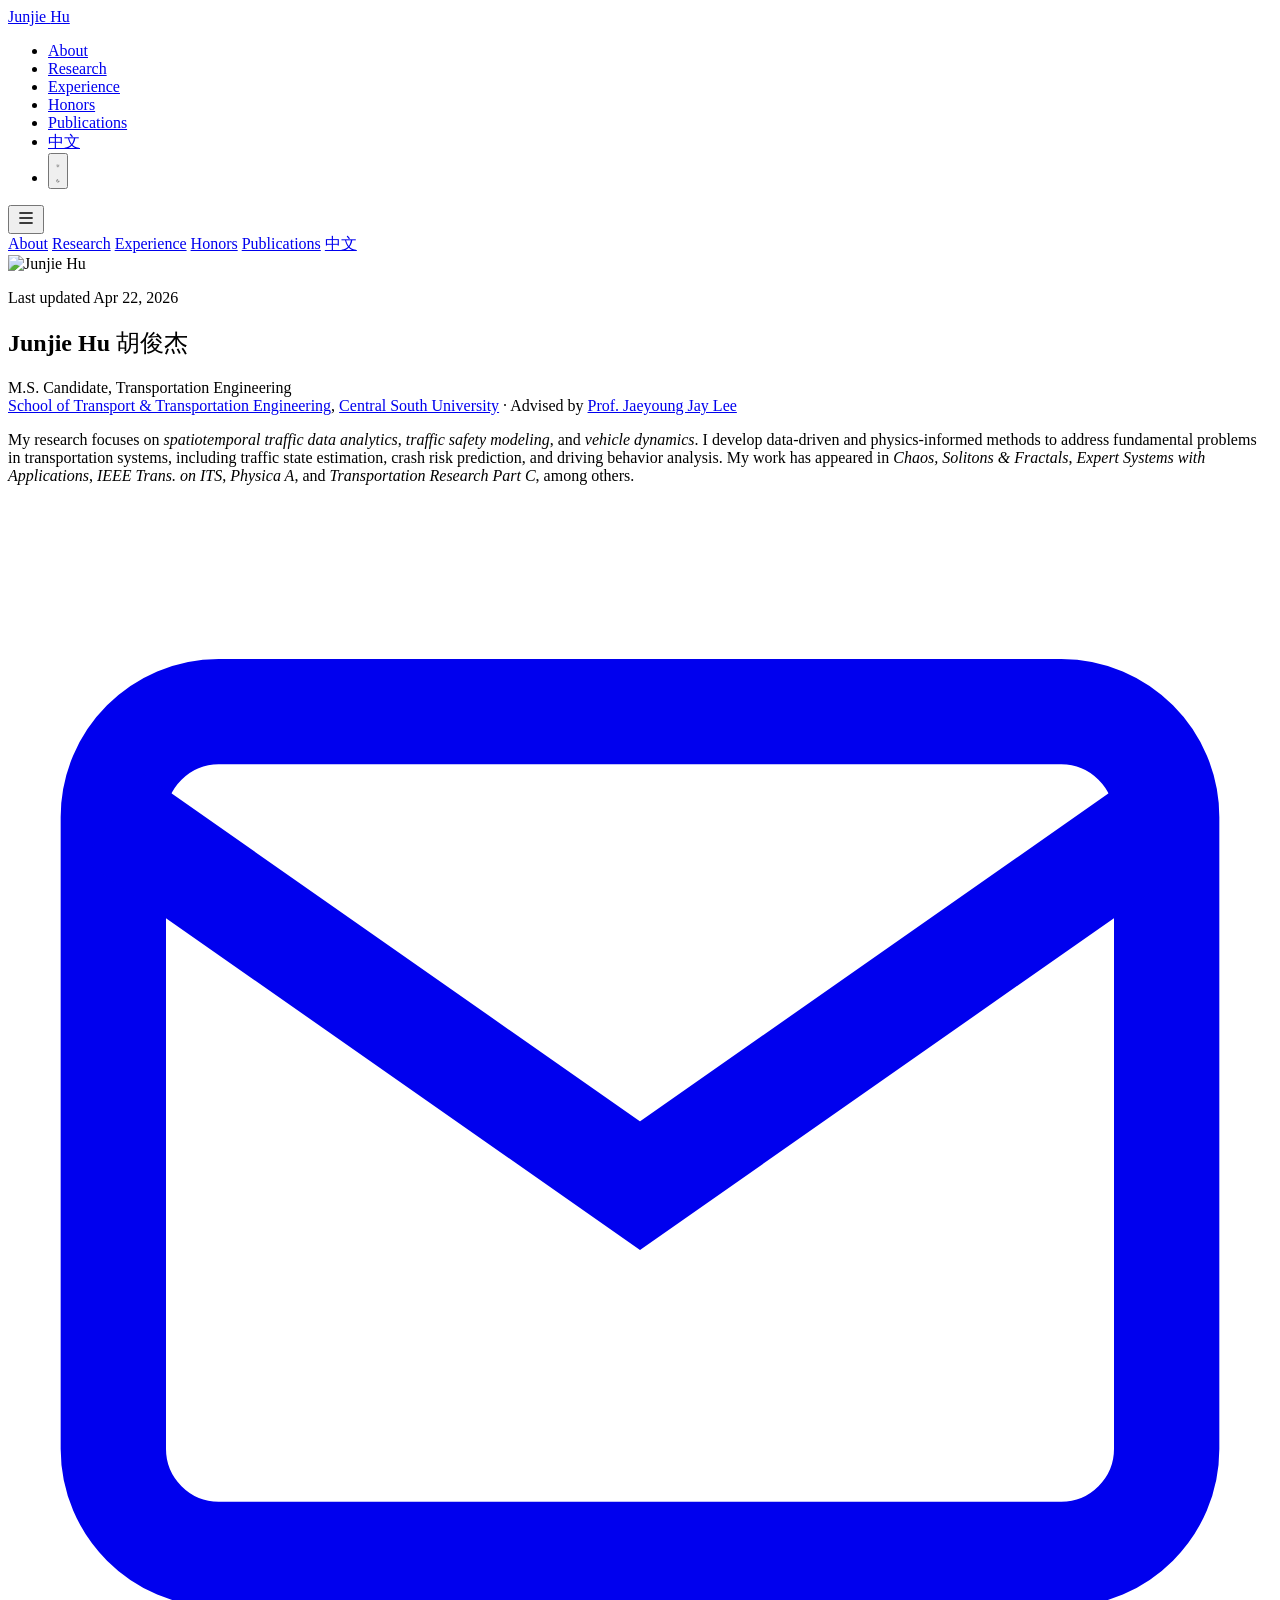
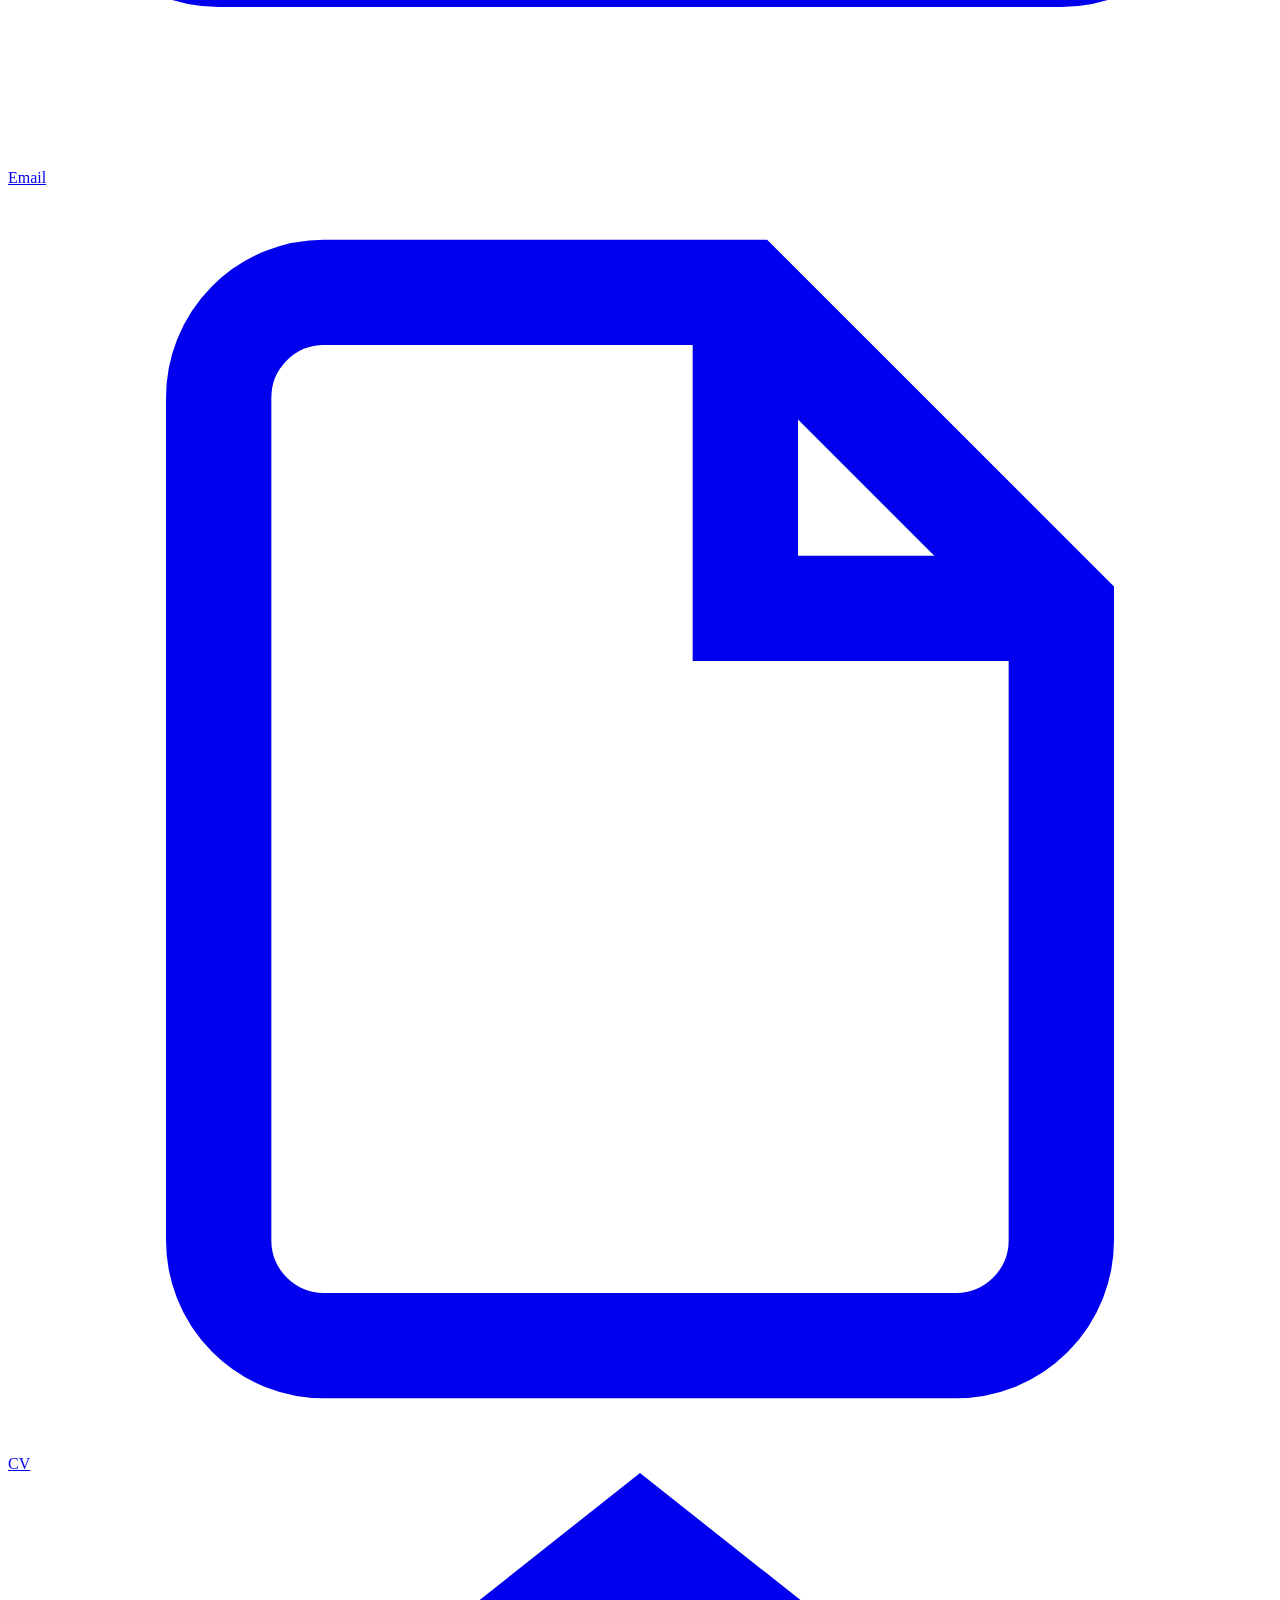
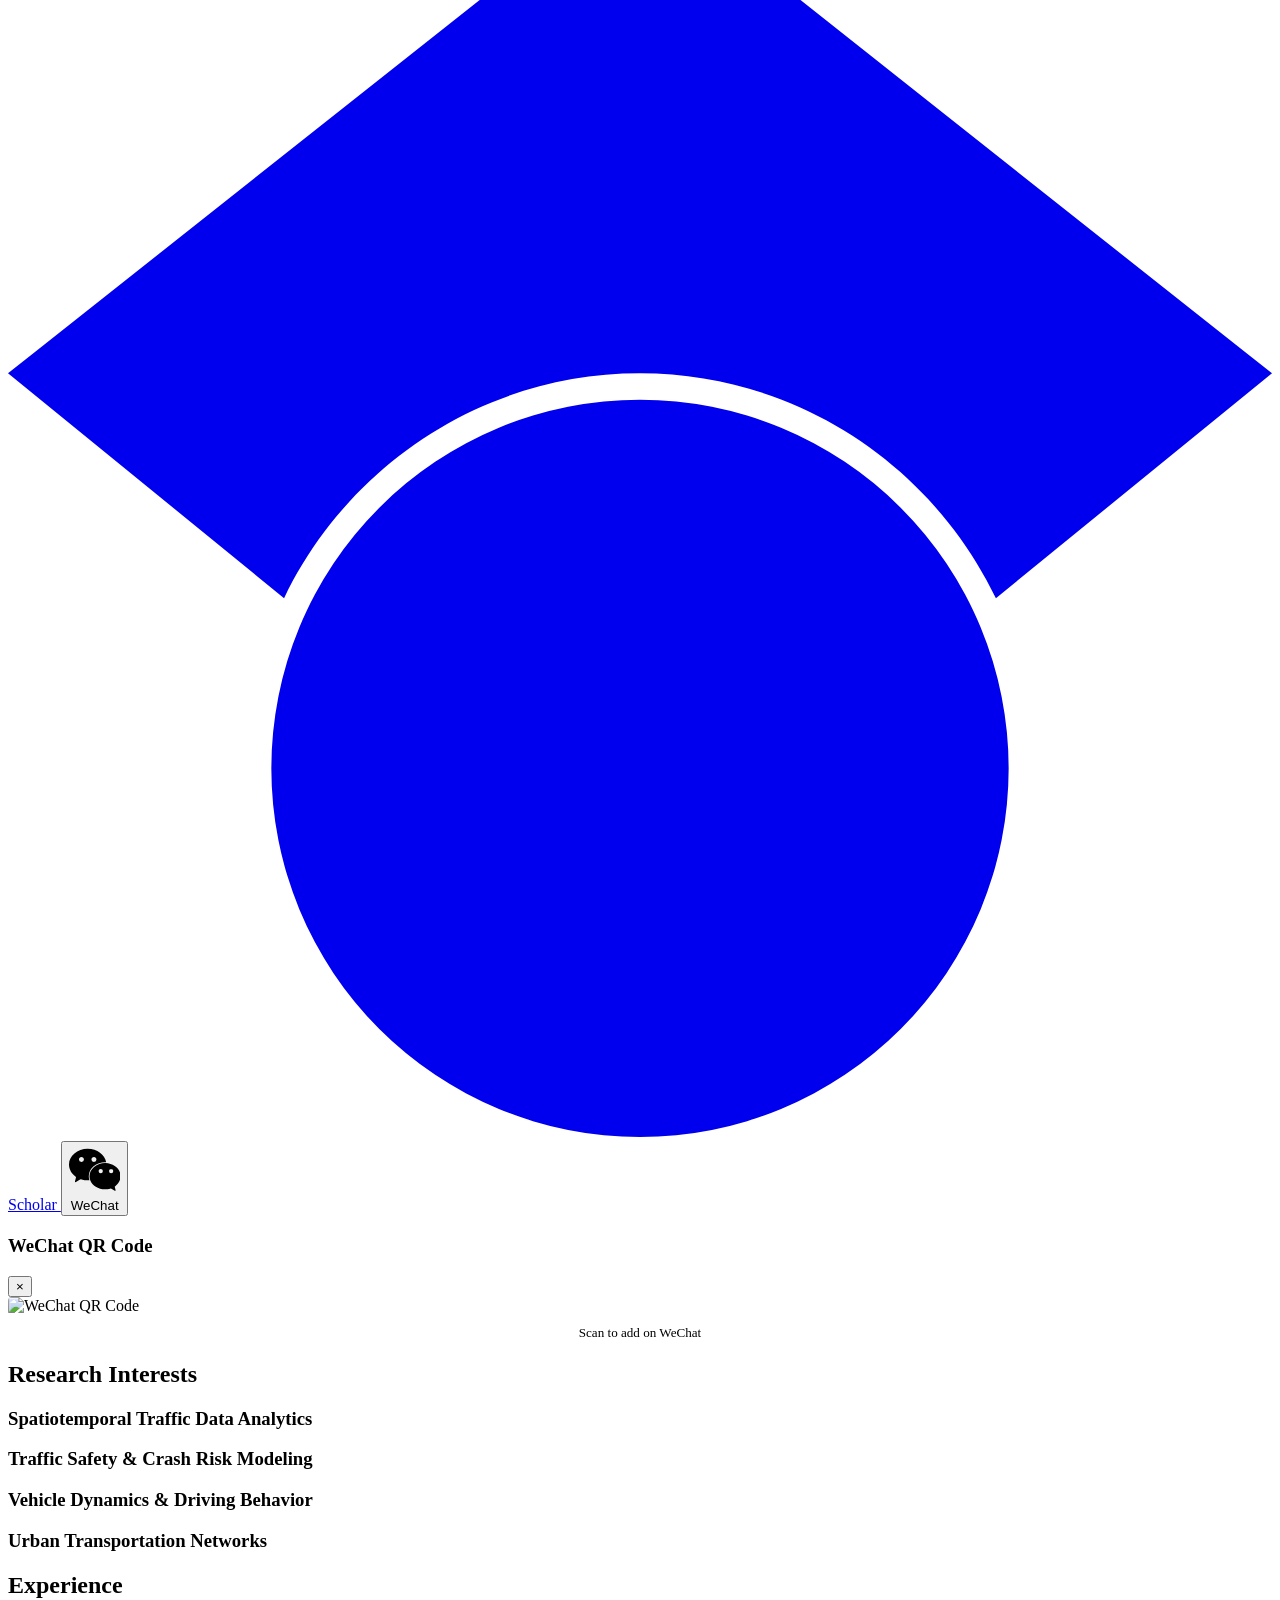
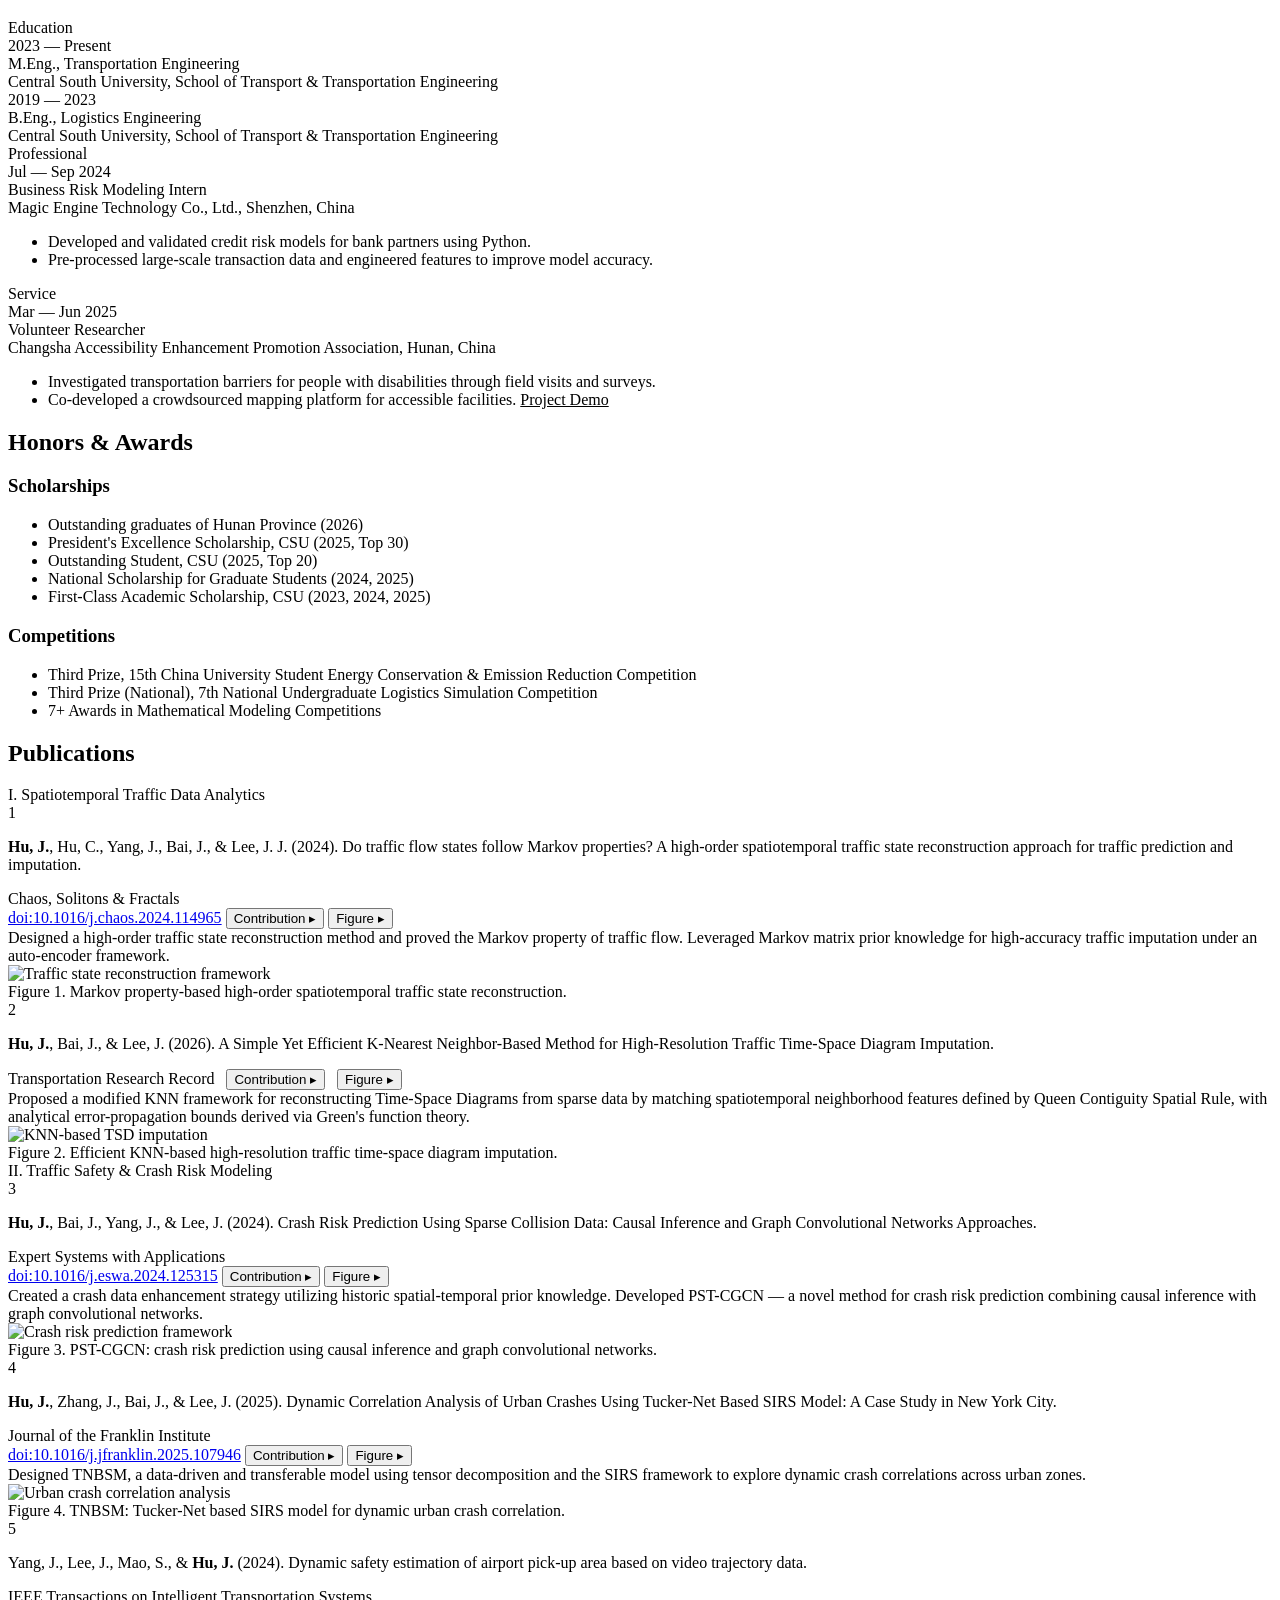
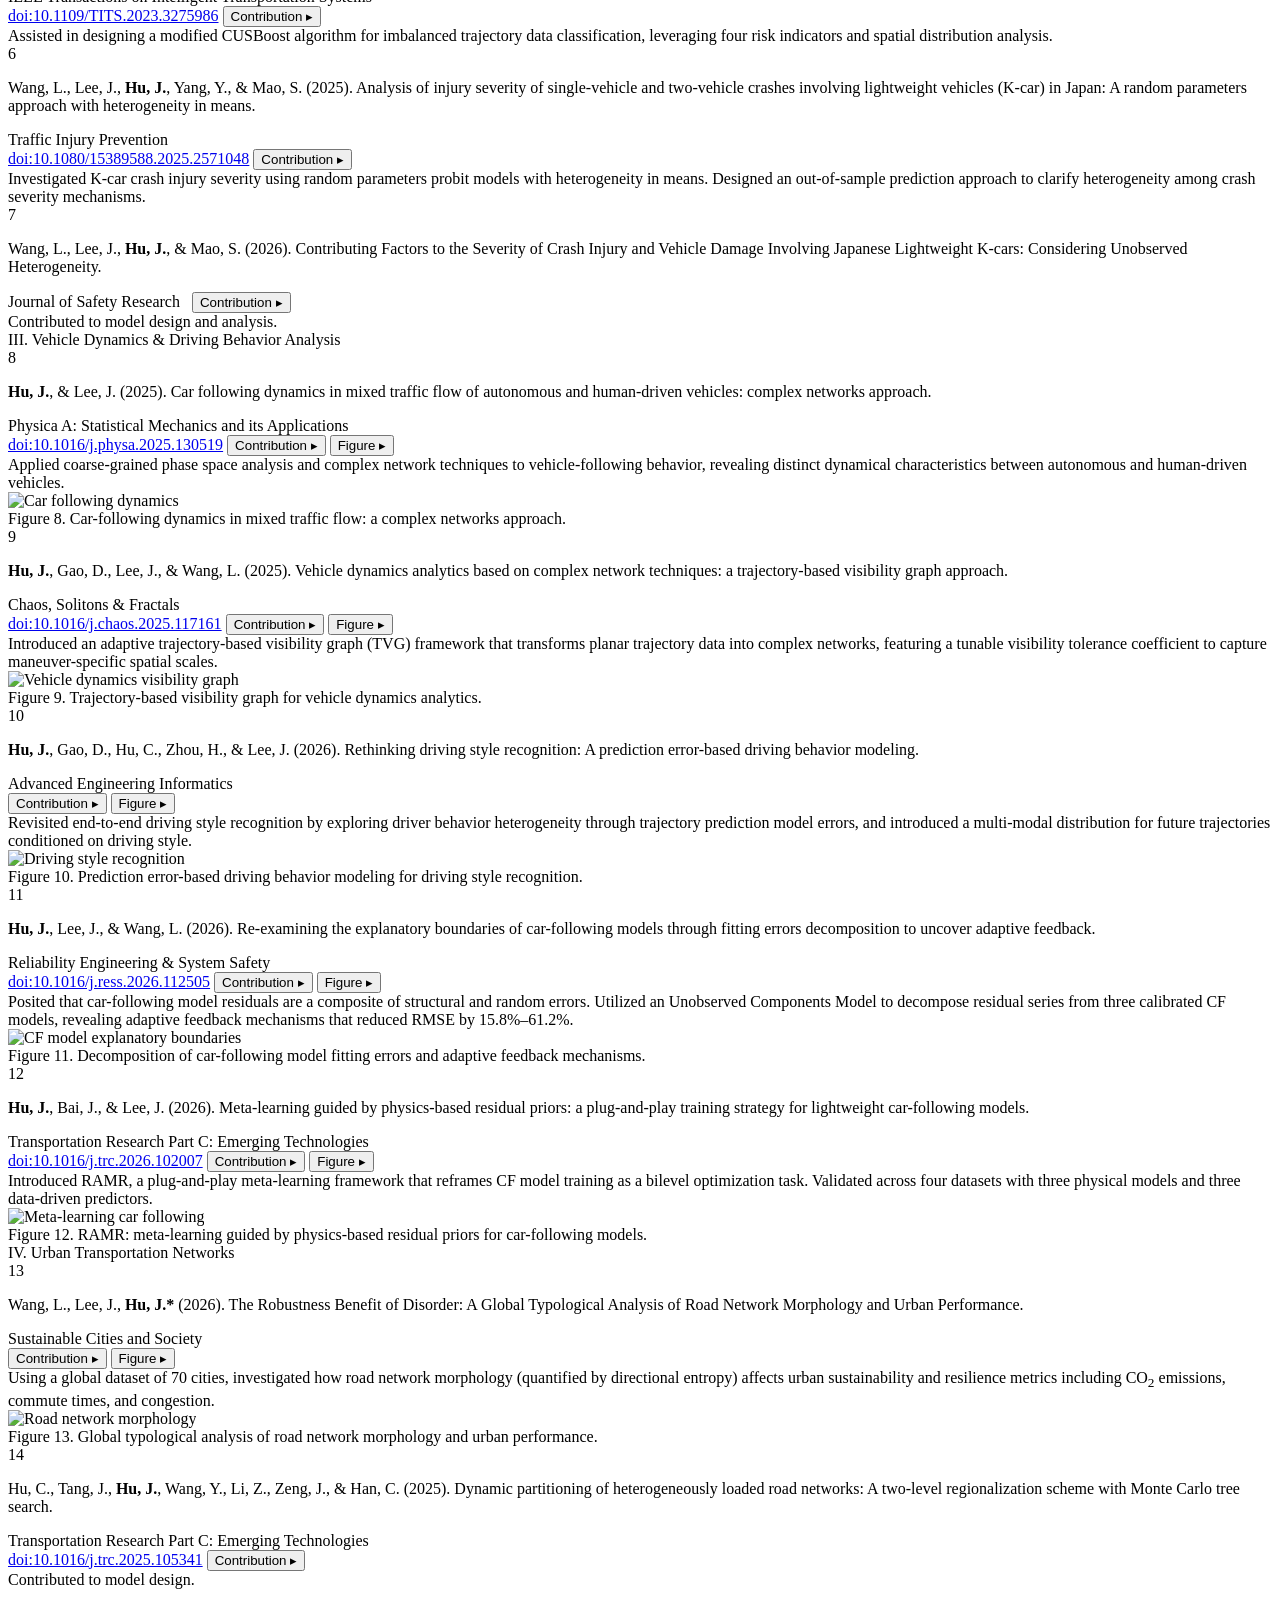
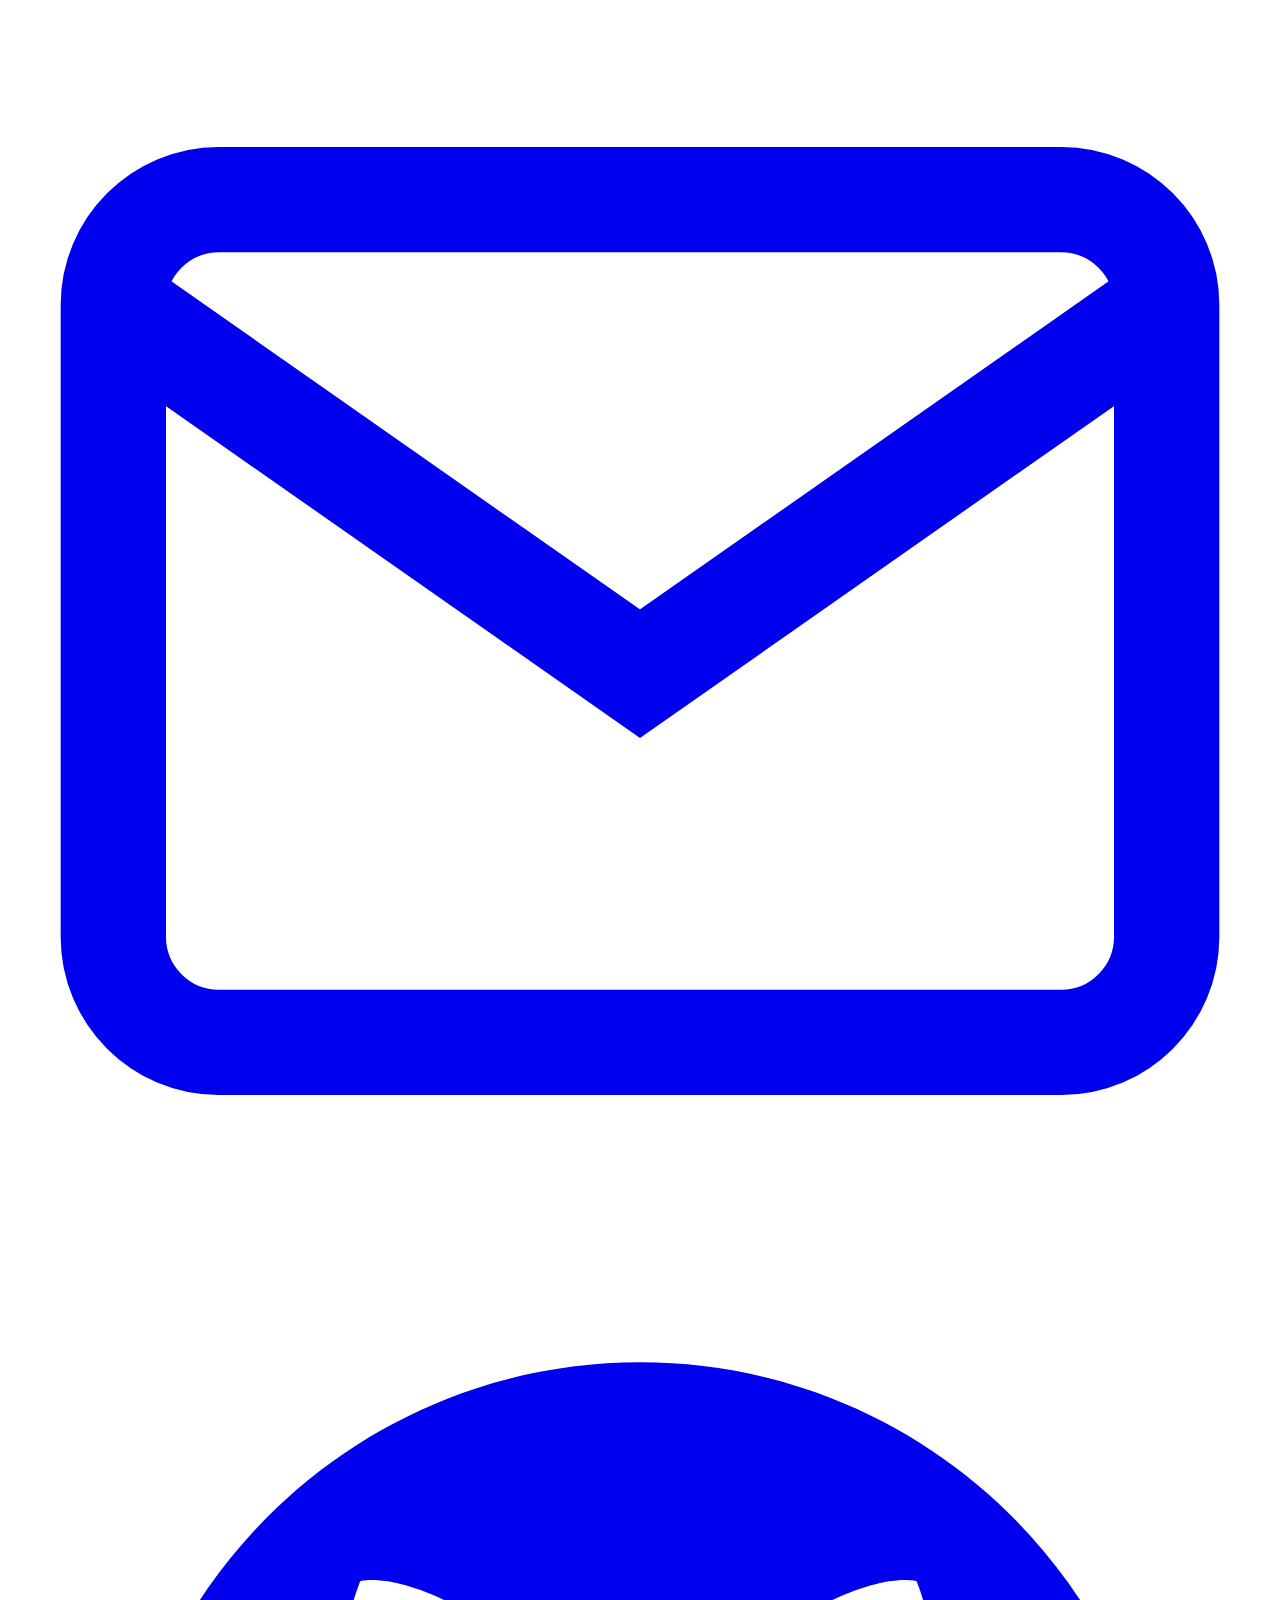
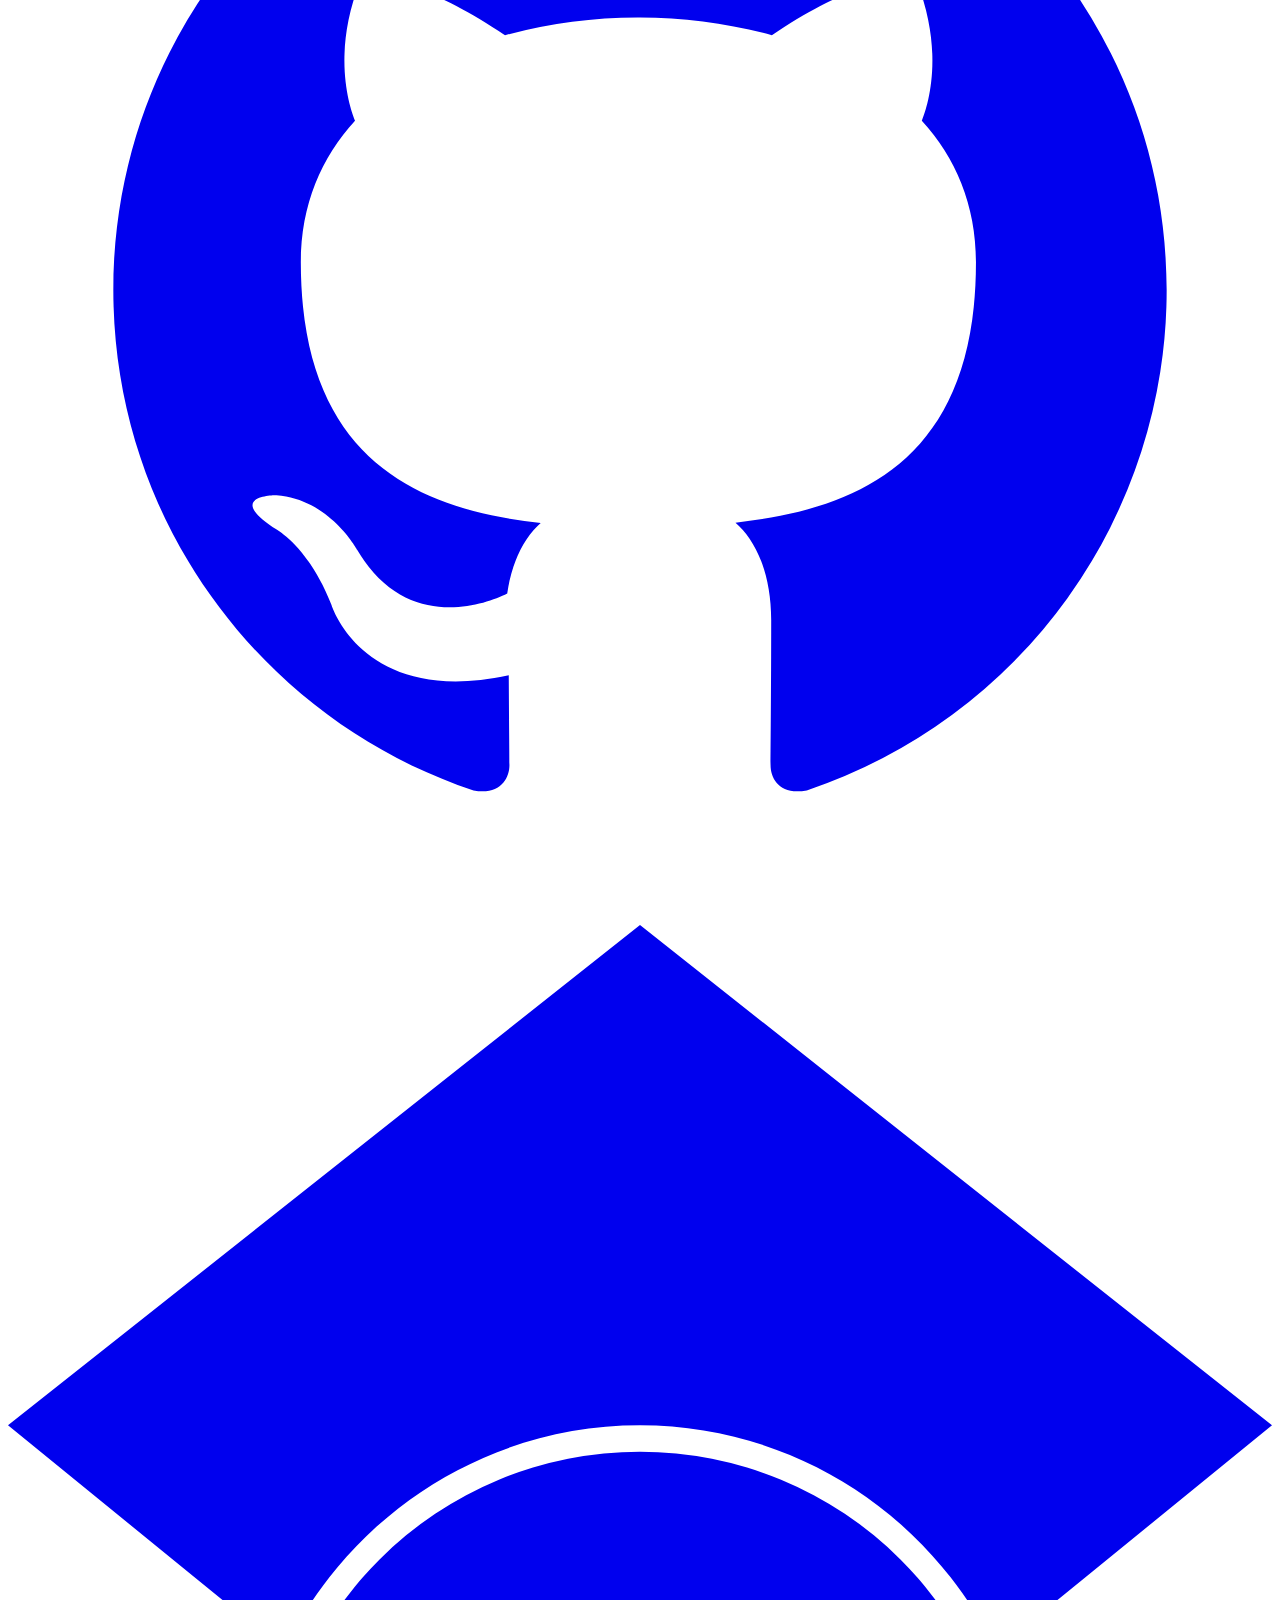
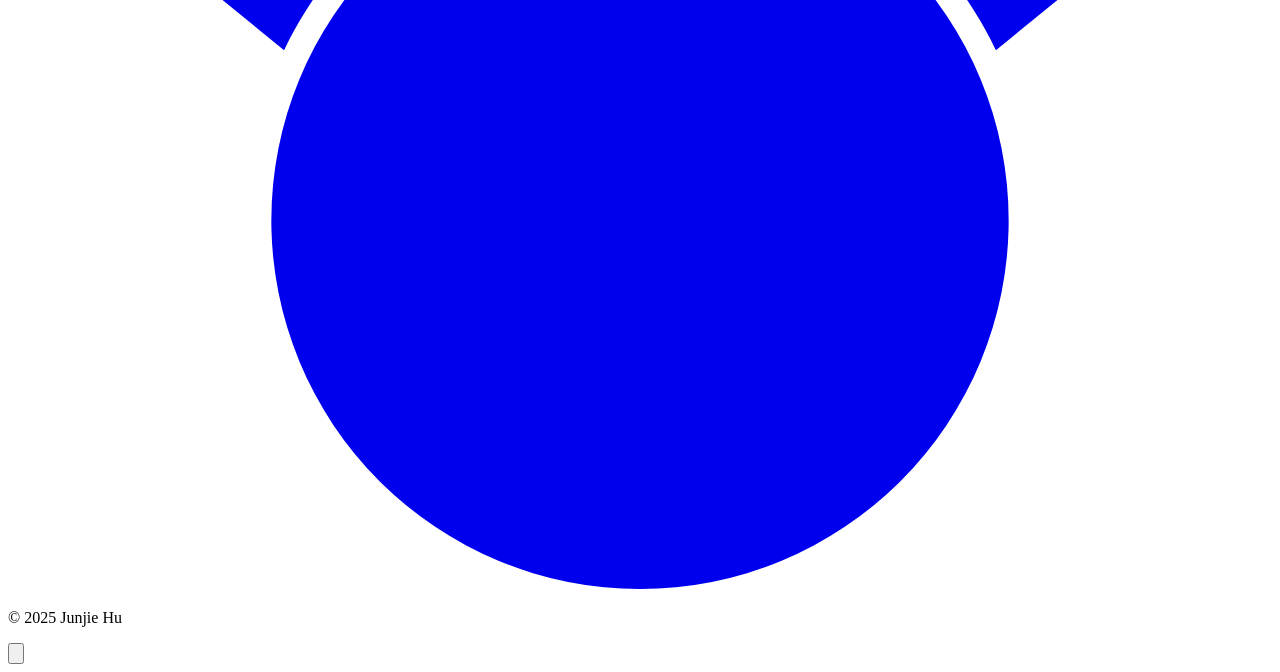
==== frontend/index.html @ 2d057156 "Update index.html" ====
<!DOCTYPE html>
<html lang="en">
<head>
    <meta charset="UTF-8">
    <meta name="viewport" content="width=device-width, initial-scale=1.0">
    <title>Junjie Hu — Academic Profile</title>
    <meta name="description" content="Junjie Hu — M.S. candidate in Transportation Engineering at Central South University. Research in spatiotemporal traffic data analytics, traffic safety, vehicle dynamics, and urban transportation networks.">
    <meta property="og:title" content="Junjie Hu — Academic Profile">
    <meta property="og:description" content="Transportation Engineering researcher at Central South University">
    <meta property="og:type" content="website">
    <link rel="preconnect" href="https://fonts.googleapis.com">
    <link rel="preconnect" href="https://fonts.gstatic.com" crossorigin>
    <link href="https://fonts.googleapis.com/css2?family=Inter:wght@400;500;600;700&family=Source+Serif+4:ital,opsz,wght@0,8..60,400;0,8..60,600;0,8..60,700;1,8..60,400;1,8..60,600&display=swap" rel="stylesheet">
    <link rel="stylesheet" href="css/style.css">
</head>
<body>

<nav class="navbar" role="navigation" aria-label="Main">
  <div class="navbar-inner">
    <a href="#" class="nav-brand">Junjie <span>Hu</span></a>
    <ul class="nav-links">
      <li><a href="#about">About</a></li>
      <li><a href="#research">Research</a></li>
      <li><a href="#experience">Experience</a></li>
      <li><a href="#honors">Honors</a></li>
      <li><a href="#publications">Publications</a></li>
      <li><a href="index_cn.html" class="lang-link">中文</a></li>
      <li>
        <button id="theme-toggle" class="theme-toggle" aria-label="Toggle theme">
          <svg class="sun-icon" viewBox="0 0 24 24" fill="none" stroke="currentColor" stroke-width="2"><circle cx="12" cy="12" r="5"/><path d="M12 1v2M12 21v2M4.22 4.22l1.42 1.42M18.36 18.36l1.42 1.42M1 12h2M21 12h2M4.22 19.78l1.42-1.42M18.36 5.64l1.42-1.42"/></svg>
          <svg class="moon-icon" viewBox="0 0 24 24" fill="none" stroke="currentColor" stroke-width="2"><path d="M21 12.79A9 9 0 1111.21 3 7 7 0 0021 12.79z"/></svg>
        </button>
      </li>
    </ul>
    <button id="mobile-menu-btn" class="mobile-menu-btn" aria-label="Menu" aria-expanded="false">
      <svg width="20" height="20" viewBox="0 0 24 24" fill="none" stroke="currentColor" stroke-width="2"><path d="M4 6h16M4 12h16M4 18h16"/></svg>
    </button>
  </div>
</nav>

<div id="mobile-menu" class="mobile-menu">
  <a href="#about">About</a>
  <a href="#research">Research</a>
  <a href="#experience">Experience</a>
  <a href="#honors">Honors</a>
  <a href="#publications">Publications</a>
  <a href="index_cn.html">中文</a>
</div>

<!-- Hero -->
<section id="about" class="hero">
  <div class="container hero-inner">
    <div class="hero-avatar-col">
      <img src="profile-photo.png" alt="Junjie Hu" class="hero-avatar" width="136" height="136">
      <p class="hero-updated">Last updated Apr 22, 2026</p>
    </div>
    <div class="hero-text">
      <h1 class="hero-name">Junjie Hu <span style="font-weight:400;color:var(--text-muted);">胡俊杰</span></h1>
      <p class="hero-affiliation">
        M.S. Candidate, Transportation Engineering<br>
        <a href="https://stte.csu.edu.cn/" target="_blank" rel="noopener">School of Transport &amp; Transportation Engineering</a>,
        <a href="https://www.csu.edu.cn/" target="_blank" rel="noopener">Central South University</a>
        &middot; Advised by <a href="https://www.researchgate.net/profile/Jaeyoung-Lee-26" target="_blank" rel="noopener">Prof. Jaeyoung Jay Lee</a>
      </p>
      <p class="hero-bio">
        My research focuses on <em>spatiotemporal traffic data analytics</em>, <em>traffic safety modeling</em>, and <em>vehicle dynamics</em>. I develop data-driven and physics-informed methods to address fundamental problems in transportation systems, including traffic state estimation, crash risk prediction, and driving behavior analysis. My work has appeared in <em>Chaos, Solitons &amp; Fractals</em>, <em>Expert Systems with Applications</em>, <em>IEEE Trans. on ITS</em>, <em>Physica A</em>, and <em>Transportation Research Part C</em>, among others.
      </p>
      <div class="hero-links">
        <a href="mailto:junjie_hu@csu.edu.cn" class="btn btn-primary">
          <svg viewBox="0 0 24 24" fill="none" stroke="currentColor" stroke-width="2"><path d="M4 4h16c1.1 0 2 .9 2 2v12c0 1.1-.9 2-2 2H4c-1.1 0-2-.9-2-2V6c0-1.1.9-2 2-2z"/><polyline points="22,6 12,13 2,6"/></svg>
          Email
        </a>
        <a href="JunjieHu_CV.pdf" target="_blank" class="btn">
          <svg viewBox="0 0 24 24" fill="none" stroke="currentColor" stroke-width="2"><path d="M14 2H6a2 2 0 0 0-2 2v16a2 2 0 0 0 2 2h12a2 2 0 0 0 2-2V8z"/><polyline points="14 2 14 8 20 8"/></svg>
          CV
        </a>
<a href="https://scholar.google.com/citations?hl=zh-CN&user=2Irk2E4AAAAJ" target="_blank" rel="noopener" class="btn">
          <svg viewBox="0 0 24 24" fill="currentColor"><path d="M5.242 13.769L0 9.5 12 0l12 9.5-5.242 4.269C17.548 11.249 14.978 9.5 12 9.5s-5.548 1.748-6.758 4.269zM12 10a7 7 0 1 0 0 14 7 7 0 0 0 0-14z"/></svg>
          Scholar
        </a>
        <button onclick="showWechat()" class="btn">
          <svg viewBox="0 0 24 24" fill="currentColor"><path d="M8.691 2.188C3.891 2.188 0 5.476 0 9.53c0 2.212 1.17 4.203 3.002 5.55a.59.59 0 01.213.665l-.39 1.48c-.019.07-.048.141-.048.213 0 .163.13.295.29.295a.326.326 0 00.167-.054l1.903-1.114a.864.864 0 01.717-.098 10.2 10.2 0 002.837.403c.276 0 .543-.027.811-.05-.857-2.578.157-4.972 1.932-6.446 1.703-1.415 3.882-1.98 5.853-1.838-.576-3.583-4.196-6.348-8.596-6.348zm-2.906 3.803c.642 0 1.162.529 1.162 1.18a1.17 1.17 0 01-1.162 1.178 1.17 1.17 0 01-1.162-1.178c0-.651.52-1.18 1.162-1.18zm5.813 0c.642 0 1.162.529 1.162 1.18a1.17 1.17 0 01-1.162 1.178 1.17 1.17 0 01-1.162-1.178c0-.651.52-1.18 1.162-1.18zm5.34 2.867c-1.797-.052-3.746.512-5.28 1.786-1.72 1.428-2.687 3.72-1.78 6.22.942 2.453 3.666 4.229 6.884 4.229.826 0 1.622-.12 2.361-.336a.722.722 0 01.598.082l1.584.926a.272.272 0 00.14.045c.138 0 .25-.11.25-.245 0-.06-.024-.12-.04-.178l-.325-1.233a.49.49 0 01.177-.554C23.028 18.48 24 16.82 24 14.98c0-3.21-2.931-5.952-7.062-6.122zm-2.18 2.769c.535 0 .969.44.969.982a.976.976 0 01-.969.983.976.976 0 01-.969-.983c0-.542.434-.982.97-.982zm4.844 0c.535 0 .969.44.969.982a.976.976 0 01-.969.983.976.976 0 01-.969-.983c0-.542.434-.982.97-.982z"/></svg>
          WeChat
        </button>
      </div>
    </div>
  </div>
</section>

<!-- WeChat Modal -->
<div id="wechat-modal" class="modal-overlay" role="dialog" aria-hidden="true">
  <div class="modal">
    <div class="modal-header">
      <h3>WeChat QR Code</h3>
      <button onclick="hideWechat()" class="modal-close" aria-label="Close">&times;</button>
    </div>
    <img src="wechat.jpg" alt="WeChat QR Code" style="width:100%; border-radius:4px;">
    <p style="text-align:center;font-size:0.82rem;color:var(--text-muted);margin-top:10px;">Scan to add on WeChat</p>
  </div>
</div>

<!-- Research -->
<section id="research" class="section">
  <div class="container">
    <h2 class="section-title">Research Interests</h2>
    <div class="research-grid">
      <div class="research-item"><h3>Spatiotemporal Traffic Data Analytics</h3></div>
      <div class="research-item"><h3>Traffic Safety &amp; Crash Risk Modeling</h3></div>
      <div class="research-item"><h3>Vehicle Dynamics &amp; Driving Behavior</h3></div>
      <div class="research-item"><h3>Urban Transportation Networks</h3></div>
    </div>
  </div>
</section>

<!-- Experience -->
<section id="experience" class="section">
  <div class="container">
    <h2 class="section-title">Experience</h2>

    <div class="exp-block">
      <div class="exp-heading">Education</div>
      <div class="exp-entry">
        <div class="exp-date">2023 &mdash; Present</div>
        <div class="exp-title">M.Eng., Transportation Engineering</div>
        <div class="exp-subtitle">Central South University, School of Transport &amp; Transportation Engineering</div>
      </div>
      <div class="exp-entry">
        <div class="exp-date">2019 &mdash; 2023</div>
        <div class="exp-title">B.Eng., Logistics Engineering</div>
        <div class="exp-subtitle">Central South University, School of Transport &amp; Transportation Engineering</div>
      </div>
    </div>

    <div class="exp-block">
      <div class="exp-heading">Professional</div>
      <div class="exp-entry">
        <div class="exp-date">Jul &mdash; Sep 2024</div>
        <div class="exp-title">Business Risk Modeling Intern</div>
        <div class="exp-subtitle">Magic Engine Technology Co., Ltd., Shenzhen, China</div>
        <ul class="exp-details">
          <li>Developed and validated credit risk models for bank partners using Python.</li>
          <li>Pre-processed large-scale transaction data and engineered features to improve model accuracy.</li>
        </ul>
      </div>
    </div>

    <div class="exp-block">
      <div class="exp-heading">Service</div>
      <div class="exp-entry">
        <div class="exp-date">Mar &mdash; Jun 2025</div>
        <div class="exp-title">Volunteer Researcher</div>
        <div class="exp-subtitle">Changsha Accessibility Enhancement Promotion Association, Hunan, China</div>
        <ul class="exp-details">
          <li>Investigated transportation barriers for people with disabilities through field visits and surveys.</li>
          <li>Co-developed a crowdsourced mapping platform for accessible facilities. <a href="https://junjiehu.pythonanywhere.com/" target="_blank" rel="noopener" style="color:var(--accent);">Project Demo</a></li>
        </ul>
      </div>
    </div>
  </div>
</section>

<!-- Honors -->
<section id="honors" class="section">
  <div class="container">
    <h2 class="section-title">Honors &amp; Awards</h2>
    <div class="honors-grid">
      <div class="honor-group">
        <h3>Scholarships</h3>
        <ul>
            <li>Outstanding graduates of Hunan Province <span class="honor-note">(2026)</span></li>
          <li>President's Excellence Scholarship, CSU <span class="honor-note">(2025, Top 30)</span></li>
          <li>Outstanding Student, CSU <span class="honor-note">(2025, Top 20)</span></li>
          <li>National Scholarship for Graduate Students <span class="honor-note">(2024, 2025)</span></li>
          <li>First-Class Academic Scholarship, CSU <span class="honor-note">(2023, 2024, 2025)</span></li>
        </ul>
      </div>
      <div class="honor-group">
        <h3>Competitions</h3>
        <ul>
          <li>Third Prize, 15th China University Student Energy Conservation &amp; Emission Reduction Competition</li>
          <li>Third Prize (National), 7th National Undergraduate Logistics Simulation Competition</li>
          <li>7+ Awards in Mathematical Modeling Competitions</li>
        </ul>
      </div>
    </div>
  </div>
</section>

<!-- Publications -->
<section id="publications" class="section">
  <div class="container">
    <h2 class="section-title">Publications</h2>

    <!-- Category 1: Spatiotemporal Data Analytics -->
    <div class="pub-category">
      <div class="pub-cat-title">I. Spatiotemporal Traffic Data Analytics</div>
      <div class="pub-list">

        <div class="pub-item">
          <span class="pub-index">1</span>
          <div class="pub-content">
            <p class="pub-authors"><strong>Hu, J.</strong>, Hu, C., Yang, J., Bai, J., &amp; Lee, J. J. (2024). Do traffic flow states follow Markov properties? A high-order spatiotemporal traffic state reconstruction approach for traffic prediction and imputation.</p>
            <span class="pub-journal">Chaos, Solitons &amp; Fractals</span>
            <div class="pub-meta">
              <a href="https://doi.org/10.1016/j.chaos.2024.114965" target="_blank" rel="noopener" class="pub-doi">doi:10.1016/j.chaos.2024.114965</a>
              <button class="pub-contrib-btn" aria-expanded="false" aria-controls="pub-c1-1">Contribution &#9656;</button>
              <button class="pub-figure-btn" aria-expanded="false" aria-controls="pub-fig-1">Figure &#9656;</button>
            </div>
            <div id="pub-c1-1" class="pub-contrib">Designed a high-order traffic state reconstruction method and proved the Markov property of traffic flow. Leveraged Markov matrix prior knowledge for high-accuracy traffic imputation under an auto-encoder framework.</div>
            <div id="pub-fig-1" class="pub-figure">
              <img src="images/fig1.jpg" alt="Traffic state reconstruction framework" loading="lazy">
              <div class="pub-figure-caption">Figure 1. Markov property-based high-order spatiotemporal traffic state reconstruction.</div>
            </div>
          </div>
        </div>

        <div class="pub-item">
          <span class="pub-index">2</span>
          <div class="pub-content">
            <p class="pub-authors"><strong>Hu, J.</strong>, Bai, J., &amp; Lee, J. (2026). A Simple Yet Efficient K-Nearest Neighbor-Based Method for High-Resolution Traffic Time-Space Diagram Imputation.</p>
            <span class="pub-journal">Transportation Research Record</span>
            <button class="pub-contrib-btn" aria-expanded="false" aria-controls="pub-c1-2" style="margin-left:8px;">Contribution &#9656;</button>
            <button class="pub-figure-btn" aria-expanded="false" aria-controls="pub-fig-2" style="margin-left:8px;">Figure &#9656;</button>
            <div id="pub-c1-2" class="pub-contrib">Proposed a modified KNN framework for reconstructing Time-Space Diagrams from sparse data by matching spatiotemporal neighborhood features defined by Queen Contiguity Spatial Rule, with analytical error-propagation bounds derived via Green's function theory.</div>
            <div id="pub-fig-2" class="pub-figure">
              <img src="images/fig2.jpg" alt="KNN-based TSD imputation" loading="lazy">
              <div class="pub-figure-caption">Figure 2. Efficient KNN-based high-resolution traffic time-space diagram imputation.</div>
            </div>
          </div>
        </div>

      </div>
    </div>

    <!-- Category 2: Traffic Safety & Crash Risk -->
    <div class="pub-category">
      <div class="pub-cat-title">II. Traffic Safety &amp; Crash Risk Modeling</div>
      <div class="pub-list">

        <div class="pub-item">
          <span class="pub-index">3</span>
          <div class="pub-content">
            <p class="pub-authors"><strong>Hu, J.</strong>, Bai, J., Yang, J., &amp; Lee, J. (2024). Crash Risk Prediction Using Sparse Collision Data: Causal Inference and Graph Convolutional Networks Approaches.</p>
            <span class="pub-journal">Expert Systems with Applications</span>
            <div class="pub-meta">
              <a href="https://doi.org/10.1016/j.eswa.2024.125315" target="_blank" rel="noopener" class="pub-doi">doi:10.1016/j.eswa.2024.125315</a>
              <button class="pub-contrib-btn" aria-expanded="false" aria-controls="pub-c2-1">Contribution &#9656;</button>
              <button class="pub-figure-btn" aria-expanded="false" aria-controls="pub-fig-3">Figure &#9656;</button>
            </div>
            <div id="pub-c2-1" class="pub-contrib">Created a crash data enhancement strategy utilizing historic spatial-temporal prior knowledge. Developed PST-CGCN — a novel method for crash risk prediction combining causal inference with graph convolutional networks.</div>
            <div id="pub-fig-3" class="pub-figure">
              <img src="images/fig3.jpg" alt="Crash risk prediction framework" loading="lazy">
              <div class="pub-figure-caption">Figure 3. PST-CGCN: crash risk prediction using causal inference and graph convolutional networks.</div>
            </div>
          </div>
        </div>

        <div class="pub-item">
          <span class="pub-index">4</span>
          <div class="pub-content">
            <p class="pub-authors"><strong>Hu, J.</strong>, Zhang, J., Bai, J., &amp; Lee, J. (2025). Dynamic Correlation Analysis of Urban Crashes Using Tucker-Net Based SIRS Model: A Case Study in New York City.</p>
            <span class="pub-journal">Journal of the Franklin Institute</span>
            <div class="pub-meta">
              <a href="https://doi.org/10.1016/j.jfranklin.2025.107946" target="_blank" rel="noopener" class="pub-doi">doi:10.1016/j.jfranklin.2025.107946</a>
              <button class="pub-contrib-btn" aria-expanded="false" aria-controls="pub-c2-2">Contribution &#9656;</button>
              <button class="pub-figure-btn" aria-expanded="false" aria-controls="pub-fig-4">Figure &#9656;</button>
            </div>
            <div id="pub-c2-2" class="pub-contrib">Designed TNBSM, a data-driven and transferable model using tensor decomposition and the SIRS framework to explore dynamic crash correlations across urban zones.</div>
            <div id="pub-fig-4" class="pub-figure">
              <img src="images/fig4.jpg" alt="Urban crash correlation analysis" loading="lazy">
              <div class="pub-figure-caption">Figure 4. TNBSM: Tucker-Net based SIRS model for dynamic urban crash correlation.</div>
            </div>
          </div>
        </div>

        <div class="pub-item">
          <span class="pub-index">5</span>
          <div class="pub-content">
            <p class="pub-authors">Yang, J., Lee, J., Mao, S., &amp; <strong>Hu, J.</strong> (2024). Dynamic safety estimation of airport pick-up area based on video trajectory data.</p>
            <span class="pub-journal">IEEE Transactions on Intelligent Transportation Systems</span>
            <div class="pub-meta">
              <a href="https://doi.org/10.1109/TITS.2023.3275986" target="_blank" rel="noopener" class="pub-doi">doi:10.1109/TITS.2023.3275986</a>
              <button class="pub-contrib-btn" aria-expanded="false" aria-controls="pub-c2-3">Contribution &#9656;</button>
            </div>
            <div id="pub-c2-3" class="pub-contrib">Assisted in designing a modified CUSBoost algorithm for imbalanced trajectory data classification, leveraging four risk indicators and spatial distribution analysis.</div>
          </div>
        </div>

        <div class="pub-item">
          <span class="pub-index">6</span>
          <div class="pub-content">
            <p class="pub-authors">Wang, L., Lee, J., <strong>Hu, J.</strong>, Yang, Y., &amp; Mao, S. (2025). Analysis of injury severity of single-vehicle and two-vehicle crashes involving lightweight vehicles (K-car) in Japan: A random parameters approach with heterogeneity in means.</p>
            <span class="pub-journal">Traffic Injury Prevention</span>
            <div class="pub-meta">
              <a href="https://doi.org/10.1080/15389588.2025.2571048" target="_blank" rel="noopener" class="pub-doi">doi:10.1080/15389588.2025.2571048</a>
              <button class="pub-contrib-btn" aria-expanded="false" aria-controls="pub-c2-4">Contribution &#9656;</button>
            </div>
            <div id="pub-c2-4" class="pub-contrib">Investigated K-car crash injury severity using random parameters probit models with heterogeneity in means. Designed an out-of-sample prediction approach to clarify heterogeneity among crash severity mechanisms.</div>
          </div>
        </div>

        <div class="pub-item">
          <span class="pub-index">7</span>
          <div class="pub-content">
            <p class="pub-authors">Wang, L., Lee, J., <strong>Hu, J.</strong>, &amp; Mao, S. (2026). Contributing Factors to the Severity of Crash Injury and Vehicle Damage Involving Japanese Lightweight K-cars: Considering Unobserved Heterogeneity.</p>
            <span class="pub-journal">Journal of Safety Research</span>
            <button class="pub-contrib-btn" aria-expanded="false" aria-controls="pub-c2-5" style="margin-left:8px;">Contribution &#9656;</button>
            <div id="pub-c2-5" class="pub-contrib">Contributed to model design and analysis.</div>
          </div>
        </div>

      </div>
    </div>

    <!-- Category 3: Vehicle Dynamics & Driving Behavior -->
    <div class="pub-category">
      <div class="pub-cat-title">III. Vehicle Dynamics &amp; Driving Behavior Analysis</div>
      <div class="pub-list">

        <div class="pub-item">
          <span class="pub-index">8</span>
          <div class="pub-content">
            <p class="pub-authors"><strong>Hu, J.</strong>, &amp; Lee, J. (2025). Car following dynamics in mixed traffic flow of autonomous and human-driven vehicles: complex networks approach.</p>
            <span class="pub-journal">Physica A: Statistical Mechanics and its Applications</span>
            <div class="pub-meta">
              <a href="https://doi.org/10.1016/j.physa.2025.130519" target="_blank" rel="noopener" class="pub-doi">doi:10.1016/j.physa.2025.130519</a>
              <button class="pub-contrib-btn" aria-expanded="false" aria-controls="pub-c3-1">Contribution &#9656;</button>
              <button class="pub-figure-btn" aria-expanded="false" aria-controls="pub-fig-8">Figure &#9656;</button>
            </div>
            <div id="pub-c3-1" class="pub-contrib">Applied coarse-grained phase space analysis and complex network techniques to vehicle-following behavior, revealing distinct dynamical characteristics between autonomous and human-driven vehicles.</div>
            <div id="pub-fig-8" class="pub-figure">
              <img src="images/fig8.jpg" alt="Car following dynamics" loading="lazy">
              <div class="pub-figure-caption">Figure 8. Car-following dynamics in mixed traffic flow: a complex networks approach.</div>
            </div>
          </div>
        </div>

        <div class="pub-item">
          <span class="pub-index">9</span>
          <div class="pub-content">
            <p class="pub-authors"><strong>Hu, J.</strong>, Gao, D., Lee, J., &amp; Wang, L. (2025). Vehicle dynamics analytics based on complex network techniques: a trajectory-based visibility graph approach.</p>
            <span class="pub-journal">Chaos, Solitons &amp; Fractals</span>
            <div class="pub-meta">
              <a href="https://doi.org/10.1016/j.chaos.2025.117161" target="_blank" rel="noopener" class="pub-doi">doi:10.1016/j.chaos.2025.117161</a>
              <button class="pub-contrib-btn" aria-expanded="false" aria-controls="pub-c3-2">Contribution &#9656;</button>
              <button class="pub-figure-btn" aria-expanded="false" aria-controls="pub-fig-9">Figure &#9656;</button>
            </div>
            <div id="pub-c3-2" class="pub-contrib">Introduced an adaptive trajectory-based visibility graph (TVG) framework that transforms planar trajectory data into complex networks, featuring a tunable visibility tolerance coefficient to capture maneuver-specific spatial scales.</div>
            <div id="pub-fig-9" class="pub-figure">
              <img src="images/fig9.jpg" alt="Vehicle dynamics visibility graph" loading="lazy">
              <div class="pub-figure-caption">Figure 9. Trajectory-based visibility graph for vehicle dynamics analytics.</div>
            </div>
          </div>
        </div>

        <div class="pub-item">
          <span class="pub-index">10</span>
          <div class="pub-content">
            <p class="pub-authors"><strong>Hu, J.</strong>, Gao, D., Hu, C., Zhou, H., &amp; Lee, J. (2026). Rethinking driving style recognition: A prediction error-based driving behavior modeling.</p>
            <span class="pub-journal">Advanced Engineering Informatics</span>
            <div class="pub-meta">
              <button class="pub-contrib-btn" aria-expanded="false" aria-controls="pub-c3-3">Contribution &#9656;</button>
              <button class="pub-figure-btn" aria-expanded="false" aria-controls="pub-fig-10">Figure &#9656;</button>
            </div>
            <div id="pub-c3-3" class="pub-contrib">Revisited end-to-end driving style recognition by exploring driver behavior heterogeneity through trajectory prediction model errors, and introduced a multi-modal distribution for future trajectories conditioned on driving style.</div>
            <div id="pub-fig-10" class="pub-figure">
              <img src="images/fig10.jpg" alt="Driving style recognition" loading="lazy">
              <div class="pub-figure-caption">Figure 10. Prediction error-based driving behavior modeling for driving style recognition.</div>
            </div>
          </div>
        </div>

        <div class="pub-item">
          <span class="pub-index">11</span>
          <div class="pub-content">
            <p class="pub-authors"><strong>Hu, J.</strong>, Lee, J., &amp; Wang, L. (2026). Re-examining the explanatory boundaries of car-following models through fitting errors decomposition to uncover adaptive feedback.</p>
            <span class="pub-journal">Reliability Engineering &amp; System Safety</span>
            <div class="pub-meta">
              <a href="https://doi.org/10.1016/j.ress.2026.112505" target="_blank" rel="noopener" class="pub-doi">doi:10.1016/j.ress.2026.112505</a>
              <button class="pub-contrib-btn" aria-expanded="false" aria-controls="pub-c3-4">Contribution &#9656;</button>
              <button class="pub-figure-btn" aria-expanded="false" aria-controls="pub-fig-11">Figure &#9656;</button>
            </div>
            <div id="pub-c3-4" class="pub-contrib">Posited that car-following model residuals are a composite of structural and random errors. Utilized an Unobserved Components Model to decompose residual series from three calibrated CF models, revealing adaptive feedback mechanisms that reduced RMSE by 15.8%&ndash;61.2%.</div>
            <div id="pub-fig-11" class="pub-figure">
              <img src="images/fig11.jpg" alt="CF model explanatory boundaries" loading="lazy">
              <div class="pub-figure-caption">Figure 11. Decomposition of car-following model fitting errors and adaptive feedback mechanisms.</div>
            </div>
          </div>
        </div>

        <div class="pub-item">
          <span class="pub-index">12</span>
          <div class="pub-content">
            <p class="pub-authors"><strong>Hu, J.</strong>, Bai, J., &amp; Lee, J. (2026). Meta-learning guided by physics-based residual priors: a plug-and-play training strategy for lightweight car-following models.</p>
            <span class="pub-journal">Transportation Research Part C: Emerging Technologies</span>
            <div class="pub-meta">
              <a href="https://www.sciencedirect.com/science/article/abs/pii/S0968090X26002007" target="_blank" rel="noopener" class="pub-doi">doi:10.1016/j.trc.2026.102007</a>
              <button class="pub-contrib-btn" aria-expanded="false" aria-controls="pub-c3-5">Contribution &#9656;</button>
              <button class="pub-figure-btn" aria-expanded="false" aria-controls="pub-fig-12">Figure &#9656;</button>
            </div>
            <div id="pub-c3-5" class="pub-contrib">Introduced RAMR, a plug-and-play meta-learning framework that reframes CF model training as a bilevel optimization task. Validated across four datasets with three physical models and three data-driven predictors.</div>
            <div id="pub-fig-12" class="pub-figure">
              <img src="images/fig12.jpg" alt="Meta-learning car following" loading="lazy">
              <div class="pub-figure-caption">Figure 12. RAMR: meta-learning guided by physics-based residual priors for car-following models.</div>
            </div>
          </div>
        </div>

      </div>
    </div>

    <!-- Category 4: Urban Transportation Networks -->
    <div class="pub-category">
      <div class="pub-cat-title">IV. Urban Transportation Networks</div>
      <div class="pub-list">

        <div class="pub-item">
          <span class="pub-index">13</span>
          <div class="pub-content">
            <p class="pub-authors">Wang, L., Lee, J., <strong>Hu, J.*</strong> (2026). The Robustness Benefit of Disorder: A Global Typological Analysis of Road Network Morphology and Urban Performance.</p>
            <span class="pub-journal">Sustainable Cities and Society</span>
            <div class="pub-meta">
              <button class="pub-contrib-btn" aria-expanded="false" aria-controls="pub-c4-1">Contribution &#9656;</button>
              <button class="pub-figure-btn" aria-expanded="false" aria-controls="pub-fig-13">Figure &#9656;</button>
            </div>
            <div id="pub-c4-1" class="pub-contrib">Using a global dataset of 70 cities, investigated how road network morphology (quantified by directional entropy) affects urban sustainability and resilience metrics including CO<sub>2</sub> emissions, commute times, and congestion.</div>
            <div id="pub-fig-13" class="pub-figure">
              <img src="images/fig13.jpg" alt="Road network morphology" loading="lazy">
              <div class="pub-figure-caption">Figure 13. Global typological analysis of road network morphology and urban performance.</div>
            </div>
          </div>
        </div>

        <div class="pub-item">
          <span class="pub-index">14</span>
          <div class="pub-content">
            <p class="pub-authors">Hu, C., Tang, J., <strong>Hu, J.</strong>, Wang, Y., Li, Z., Zeng, J., &amp; Han, C. (2025). Dynamic partitioning of heterogeneously loaded road networks: A two-level regionalization scheme with Monte Carlo tree search.</p>
            <span class="pub-journal">Transportation Research Part C: Emerging Technologies</span>
            <div class="pub-meta">
              <a href="https://doi.org/10.1016/j.trc.2025.105341" target="_blank" rel="noopener" class="pub-doi">doi:10.1016/j.trc.2025.105341</a>
              <button class="pub-contrib-btn" aria-expanded="false" aria-controls="pub-c4-2">Contribution &#9656;</button>
            </div>
            <div id="pub-c4-2" class="pub-contrib">Contributed to model design.</div>
          </div>
        </div>

      </div>
    </div>

  </div>
</section>

<footer class="footer">
  <div class="container">
    <div class="footer-links">
      <a href="mailto:junjie_hu@csu.edu.cn" class="footer-link" aria-label="Email">
        <svg viewBox="0 0 24 24" fill="none" stroke="currentColor" stroke-width="2"><path d="M4 4h16c1.1 0 2 .9 2 2v12c0 1.1-.9 2-2 2H4c-1.1 0-2-.9-2-2V6c0-1.1.9-2 2-2z"/><polyline points="22,6 12,13 2,6"/></svg>
      </a>
      <a href="https://github.com/junjiehu-traffic" target="_blank" rel="noopener" class="footer-link" aria-label="GitHub">
        <svg viewBox="0 0 24 24" fill="currentColor"><path fill-rule="evenodd" d="M12 2C6.477 2 2 6.484 2 12.017c0 4.425 2.865 8.18 6.839 9.504.5.092.682-.217.682-.483 0-.237-.008-.868-.013-1.703-2.782.605-3.369-1.343-3.369-1.343-.454-1.158-1.11-1.466-1.11-1.466-.908-.62.069-.608.069-.608 1.003.07 1.531 1.032 1.531 1.032.892 1.53 2.341 1.088 2.85.832.092-.647.35-1.088.636-1.338-2.22-.253-4.555-1.113-4.555-4.951 0-1.093.39-1.988 1.029-2.688-.103-.253-.446-1.272.098-2.65 0 0 .84-.27 2.75 1.026A9.564 9.564 0 0112 6.844c.85.004 1.705.115 2.504.337 1.909-1.296 2.747-1.027 2.747-1.027.546 1.379.202 2.398.1 2.651.64.7 1.028 1.595 1.028 2.688 0 3.848-2.339 4.695-4.566 4.943.359.309.678.92.678 1.855 0 1.338-.012 2.419-.012 2.747 0 .268.18.58.688.482A10.019 10.019 0 0022 12.017C22 6.484 17.522 2 12 2z" clip-rule="evenodd"/></svg>
      </a>
      <a href="https://scholar.google.com/citations?hl=zh-CN&user=2Irk2E4AAAAJ" target="_blank" rel="noopener" class="footer-link" aria-label="Google Scholar">
        <svg viewBox="0 0 24 24" fill="currentColor"><path d="M5.242 13.769L0 9.5 12 0l12 9.5-5.242 4.269C17.548 11.249 14.978 9.5 12 9.5s-5.548 1.748-6.758 4.269zM12 10a7 7 0 1 0 0 14 7 7 0 0 0 0-14z"/></svg>
      </a>
    </div>
    <p class="footer-text">&copy; 2025 Junjie Hu</p>
  </div>
</footer>

<button id="back-to-top" class="back-to-top" aria-label="Back to top">
  <svg viewBox="0 0 24 24" fill="none" stroke="currentColor" stroke-width="2"><polyline points="18 15 12 9 6 15"/></svg>
</button>

<script src="js/main.js"></script>
</body>
</html>
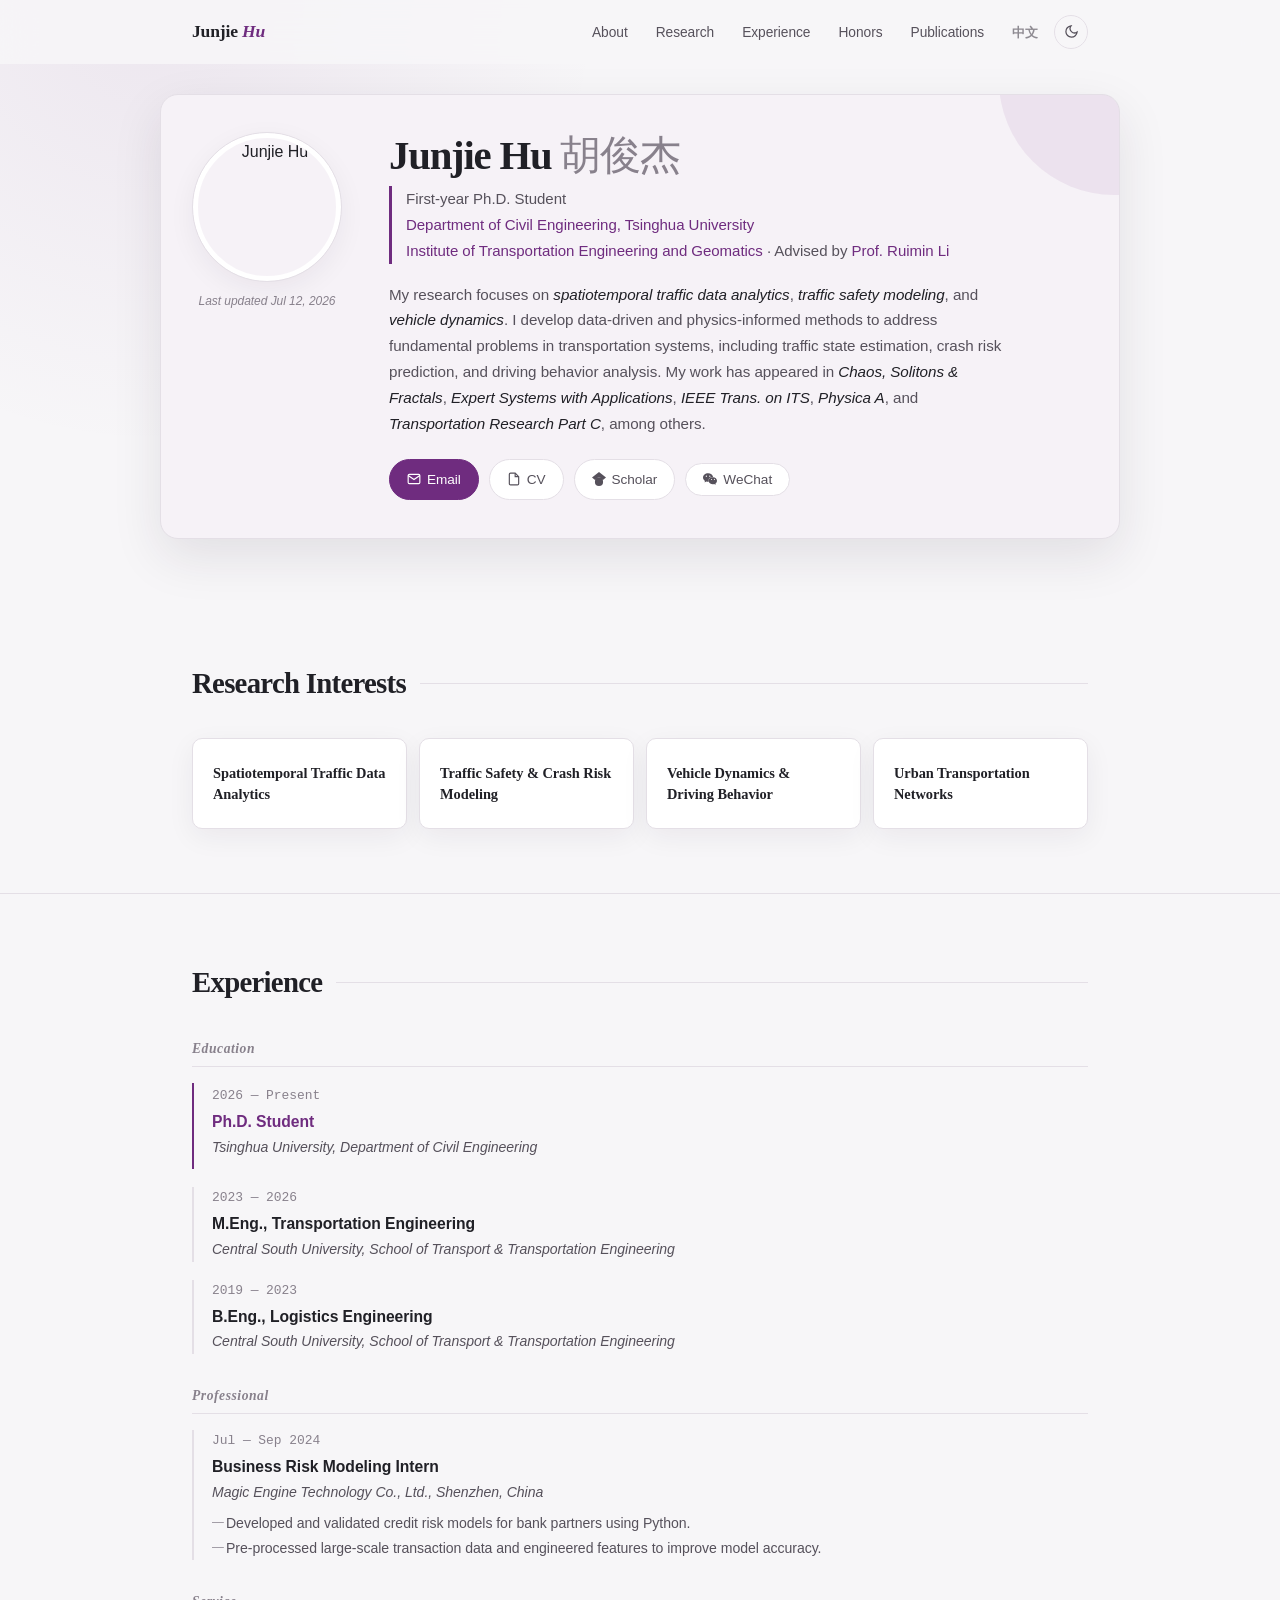
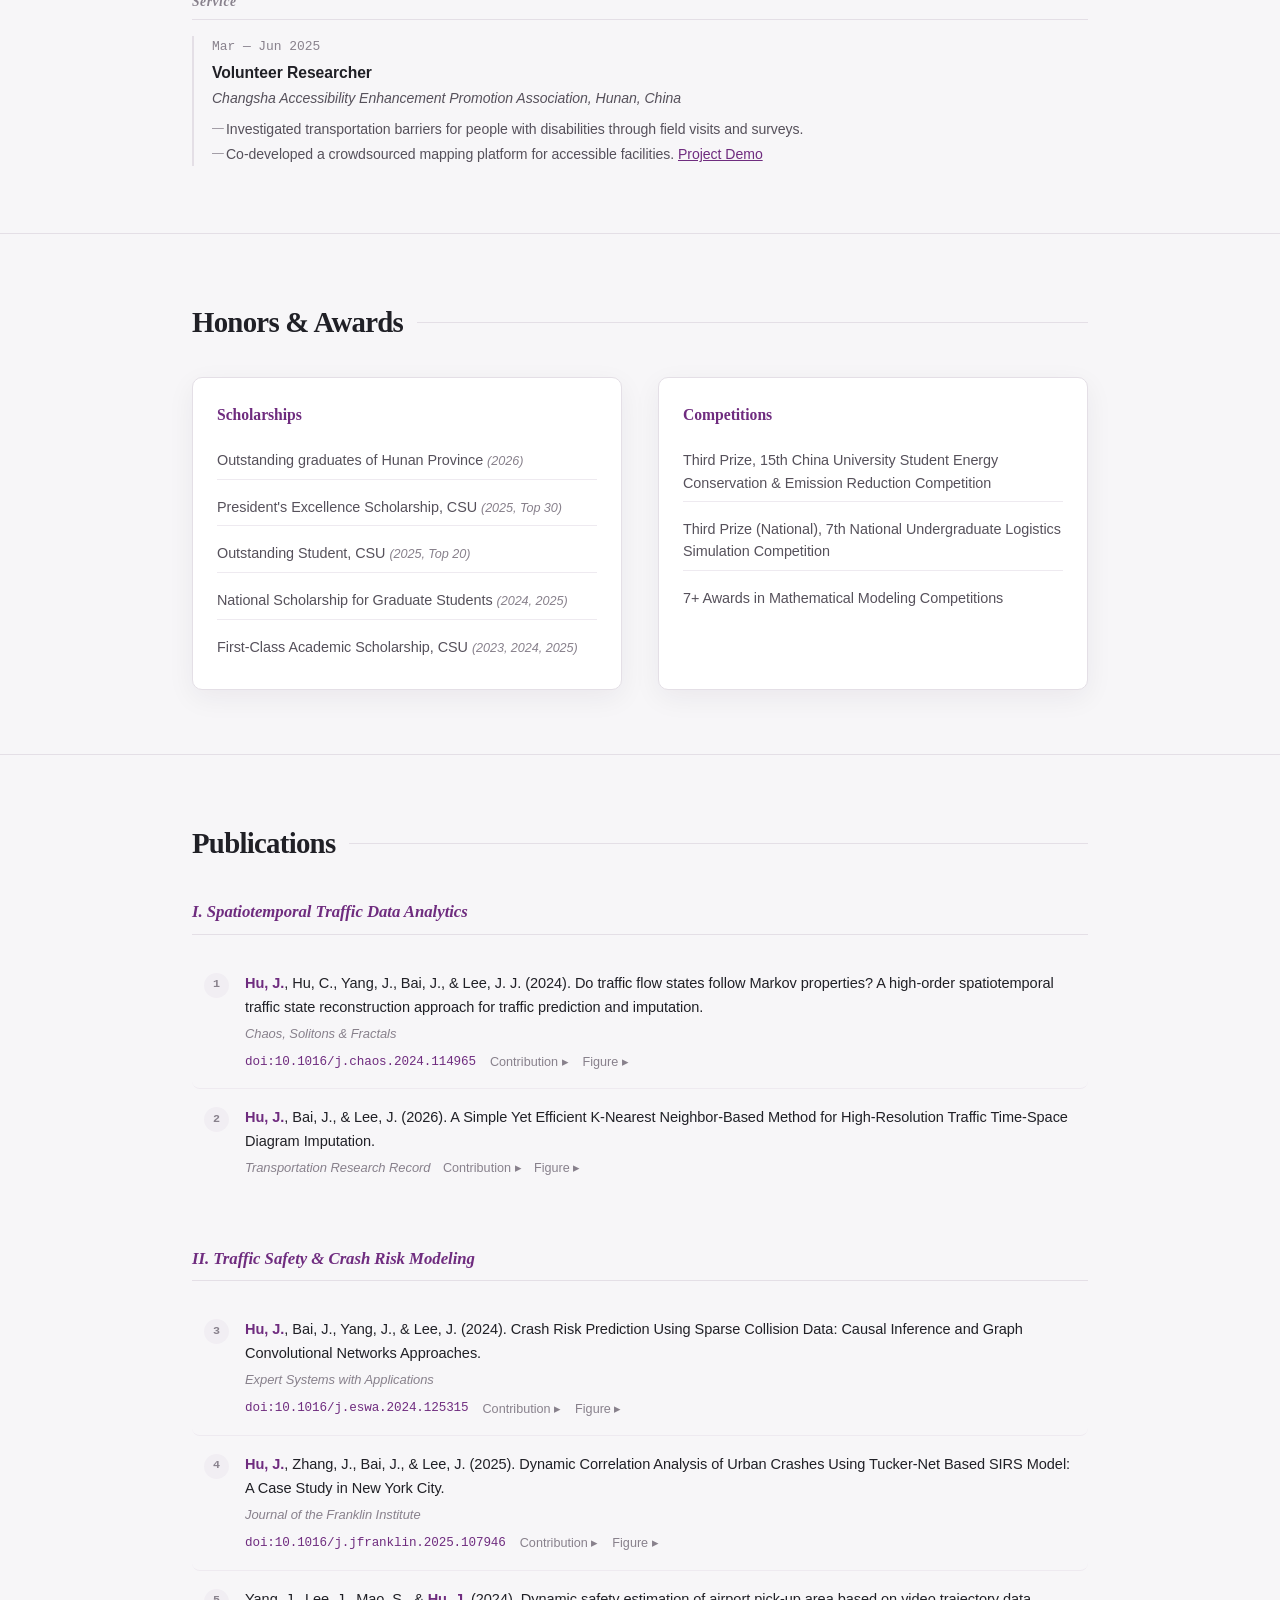
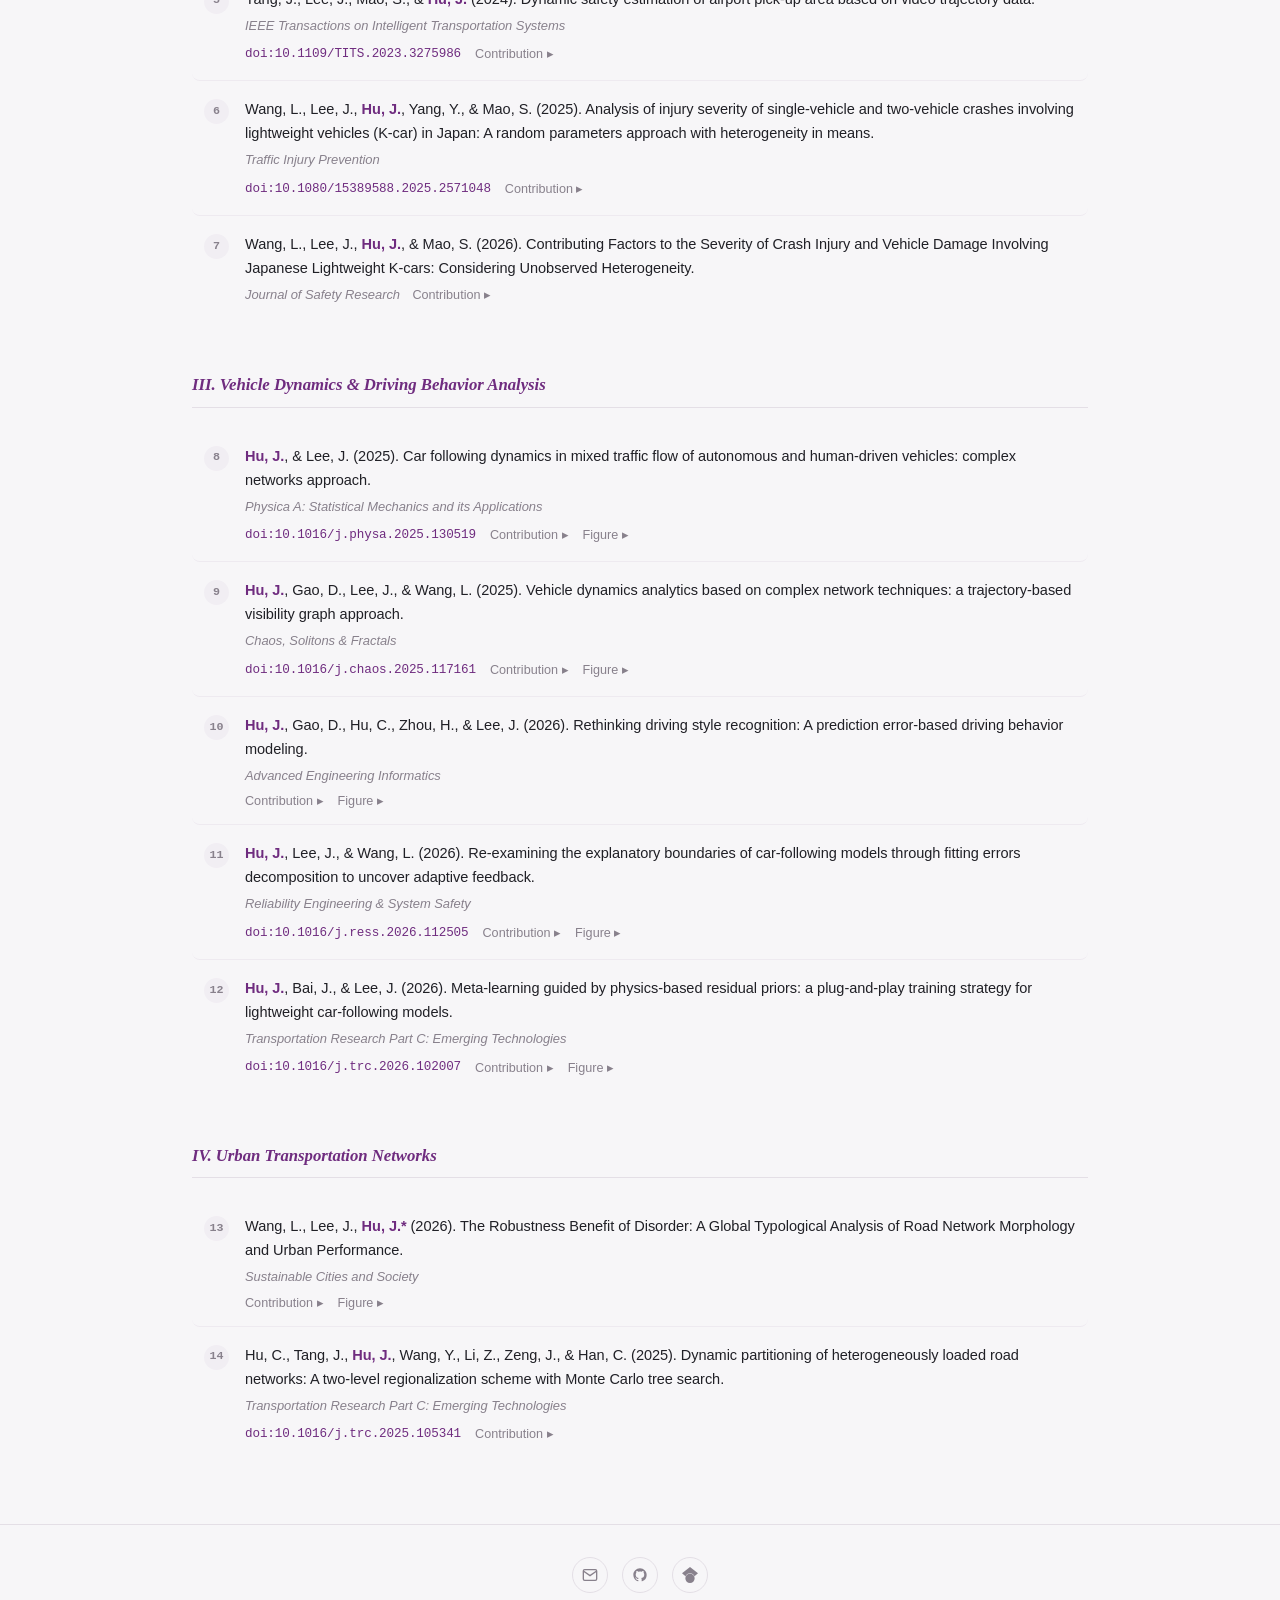
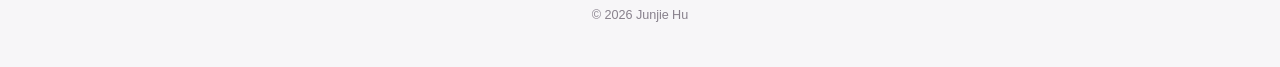
==== commit f78b8595: "Update Tsinghua doctoral profile and refine design" ====
--- a/frontend/index.html
+++ b/frontend/index.html
@@ -1,476 +1,482 @@
-<!DOCTYPE html>
-<html lang="en">
-<head>
-    <meta charset="UTF-8">
-    <meta name="viewport" content="width=device-width, initial-scale=1.0">
-    <title>Junjie Hu — Academic Profile</title>
-    <meta name="description" content="Junjie Hu — M.S. candidate in Transportation Engineering at Central South University. Research in spatiotemporal traffic data analytics, traffic safety, vehicle dynamics, and urban transportation networks.">
-    <meta property="og:title" content="Junjie Hu — Academic Profile">
-    <meta property="og:description" content="Transportation Engineering researcher at Central South University">
+<!DOCTYPE html>
+<html lang="en">
+<head>
+    <meta charset="UTF-8">
+    <meta name="viewport" content="width=device-width, initial-scale=1.0">
+    <title>Junjie Hu — Academic Profile</title>
+    <meta name="description" content="Junjie Hu — first-year Ph.D. student in the Department of Civil Engineering at Tsinghua University. Research in spatiotemporal traffic data analytics, traffic safety, vehicle dynamics, and urban transportation networks.">
+    <meta property="og:title" content="Junjie Hu — Academic Profile">
+    <meta property="og:description" content="Ph.D. student in the Department of Civil Engineering at Tsinghua University">
     <meta property="og:type" content="website">
-    <link rel="preconnect" href="https://fonts.googleapis.com">
-    <link rel="preconnect" href="https://fonts.gstatic.com" crossorigin>
-    <link href="https://fonts.googleapis.com/css2?family=Inter:wght@400;500;600;700&family=Source+Serif+4:ital,opsz,wght@0,8..60,400;0,8..60,600;0,8..60,700;1,8..60,400;1,8..60,600&display=swap" rel="stylesheet">
-    <link rel="stylesheet" href="css/style.css">
-</head>
-<body>
-
-<nav class="navbar" role="navigation" aria-label="Main">
-  <div class="navbar-inner">
-    <a href="#" class="nav-brand">Junjie <span>Hu</span></a>
-    <ul class="nav-links">
-      <li><a href="#about">About</a></li>
-      <li><a href="#research">Research</a></li>
-      <li><a href="#experience">Experience</a></li>
-      <li><a href="#honors">Honors</a></li>
-      <li><a href="#publications">Publications</a></li>
-      <li><a href="index_cn.html" class="lang-link">中文</a></li>
-      <li>
-        <button id="theme-toggle" class="theme-toggle" aria-label="Toggle theme">
-          <svg class="sun-icon" viewBox="0 0 24 24" fill="none" stroke="currentColor" stroke-width="2"><circle cx="12" cy="12" r="5"/><path d="M12 1v2M12 21v2M4.22 4.22l1.42 1.42M18.36 18.36l1.42 1.42M1 12h2M21 12h2M4.22 19.78l1.42-1.42M18.36 5.64l1.42-1.42"/></svg>
-          <svg class="moon-icon" viewBox="0 0 24 24" fill="none" stroke="currentColor" stroke-width="2"><path d="M21 12.79A9 9 0 1111.21 3 7 7 0 0021 12.79z"/></svg>
-        </button>
-      </li>
-    </ul>
-    <button id="mobile-menu-btn" class="mobile-menu-btn" aria-label="Menu" aria-expanded="false">
-      <svg width="20" height="20" viewBox="0 0 24 24" fill="none" stroke="currentColor" stroke-width="2"><path d="M4 6h16M4 12h16M4 18h16"/></svg>
-    </button>
-  </div>
-</nav>
-
-<div id="mobile-menu" class="mobile-menu">
-  <a href="#about">About</a>
-  <a href="#research">Research</a>
-  <a href="#experience">Experience</a>
-  <a href="#honors">Honors</a>
-  <a href="#publications">Publications</a>
-  <a href="index_cn.html">中文</a>
-</div>
-
-<!-- Hero -->
-<section id="about" class="hero">
-  <div class="container hero-inner">
-    <div class="hero-avatar-col">
-      <img src="profile-photo.png" alt="Junjie Hu" class="hero-avatar" width="136" height="136">
-      <p class="hero-updated">Last updated Apr 22, 2026</p>
-    </div>
-    <div class="hero-text">
-      <h1 class="hero-name">Junjie Hu <span style="font-weight:400;color:var(--text-muted);">胡俊杰</span></h1>
-      <p class="hero-affiliation">
-        M.S. Candidate, Transportation Engineering<br>
-        <a href="https://stte.csu.edu.cn/" target="_blank" rel="noopener">School of Transport &amp; Transportation Engineering</a>,
-        <a href="https://www.csu.edu.cn/" target="_blank" rel="noopener">Central South University</a>
-        &middot; Advised by <a href="https://www.researchgate.net/profile/Jaeyoung-Lee-26" target="_blank" rel="noopener">Prof. Jaeyoung Jay Lee</a>
-      </p>
-      <p class="hero-bio">
-        My research focuses on <em>spatiotemporal traffic data analytics</em>, <em>traffic safety modeling</em>, and <em>vehicle dynamics</em>. I develop data-driven and physics-informed methods to address fundamental problems in transportation systems, including traffic state estimation, crash risk prediction, and driving behavior analysis. My work has appeared in <em>Chaos, Solitons &amp; Fractals</em>, <em>Expert Systems with Applications</em>, <em>IEEE Trans. on ITS</em>, <em>Physica A</em>, and <em>Transportation Research Part C</em>, among others.
-      </p>
-      <div class="hero-links">
-        <a href="mailto:junjie_hu@csu.edu.cn" class="btn btn-primary">
-          <svg viewBox="0 0 24 24" fill="none" stroke="currentColor" stroke-width="2"><path d="M4 4h16c1.1 0 2 .9 2 2v12c0 1.1-.9 2-2 2H4c-1.1 0-2-.9-2-2V6c0-1.1.9-2 2-2z"/><polyline points="22,6 12,13 2,6"/></svg>
-          Email
-        </a>
-        <a href="JunjieHu_CV.pdf" target="_blank" class="btn">
-          <svg viewBox="0 0 24 24" fill="none" stroke="currentColor" stroke-width="2"><path d="M14 2H6a2 2 0 0 0-2 2v16a2 2 0 0 0 2 2h12a2 2 0 0 0 2-2V8z"/><polyline points="14 2 14 8 20 8"/></svg>
-          CV
-        </a>
-<a href="https://scholar.google.com/citations?hl=zh-CN&user=2Irk2E4AAAAJ" target="_blank" rel="noopener" class="btn">
-          <svg viewBox="0 0 24 24" fill="currentColor"><path d="M5.242 13.769L0 9.5 12 0l12 9.5-5.242 4.269C17.548 11.249 14.978 9.5 12 9.5s-5.548 1.748-6.758 4.269zM12 10a7 7 0 1 0 0 14 7 7 0 0 0 0-14z"/></svg>
-          Scholar
-        </a>
-        <button onclick="showWechat()" class="btn">
-          <svg viewBox="0 0 24 24" fill="currentColor"><path d="M8.691 2.188C3.891 2.188 0 5.476 0 9.53c0 2.212 1.17 4.203 3.002 5.55a.59.59 0 01.213.665l-.39 1.48c-.019.07-.048.141-.048.213 0 .163.13.295.29.295a.326.326 0 00.167-.054l1.903-1.114a.864.864 0 01.717-.098 10.2 10.2 0 002.837.403c.276 0 .543-.027.811-.05-.857-2.578.157-4.972 1.932-6.446 1.703-1.415 3.882-1.98 5.853-1.838-.576-3.583-4.196-6.348-8.596-6.348zm-2.906 3.803c.642 0 1.162.529 1.162 1.18a1.17 1.17 0 01-1.162 1.178 1.17 1.17 0 01-1.162-1.178c0-.651.52-1.18 1.162-1.18zm5.813 0c.642 0 1.162.529 1.162 1.18a1.17 1.17 0 01-1.162 1.178 1.17 1.17 0 01-1.162-1.178c0-.651.52-1.18 1.162-1.18zm5.34 2.867c-1.797-.052-3.746.512-5.28 1.786-1.72 1.428-2.687 3.72-1.78 6.22.942 2.453 3.666 4.229 6.884 4.229.826 0 1.622-.12 2.361-.336a.722.722 0 01.598.082l1.584.926a.272.272 0 00.14.045c.138 0 .25-.11.25-.245 0-.06-.024-.12-.04-.178l-.325-1.233a.49.49 0 01.177-.554C23.028 18.48 24 16.82 24 14.98c0-3.21-2.931-5.952-7.062-6.122zm-2.18 2.769c.535 0 .969.44.969.982a.976.976 0 01-.969.983.976.976 0 01-.969-.983c0-.542.434-.982.97-.982zm4.844 0c.535 0 .969.44.969.982a.976.976 0 01-.969.983.976.976 0 01-.969-.983c0-.542.434-.982.97-.982z"/></svg>
-          WeChat
-        </button>
-      </div>
-    </div>
-  </div>
-</section>
-
-<!-- WeChat Modal -->
-<div id="wechat-modal" class="modal-overlay" role="dialog" aria-hidden="true">
-  <div class="modal">
-    <div class="modal-header">
-      <h3>WeChat QR Code</h3>
-      <button onclick="hideWechat()" class="modal-close" aria-label="Close">&times;</button>
-    </div>
-    <img src="wechat.jpg" alt="WeChat QR Code" style="width:100%; border-radius:4px;">
-    <p style="text-align:center;font-size:0.82rem;color:var(--text-muted);margin-top:10px;">Scan to add on WeChat</p>
-  </div>
-</div>
-
-<!-- Research -->
-<section id="research" class="section">
-  <div class="container">
-    <h2 class="section-title">Research Interests</h2>
-    <div class="research-grid">
-      <div class="research-item"><h3>Spatiotemporal Traffic Data Analytics</h3></div>
-      <div class="research-item"><h3>Traffic Safety &amp; Crash Risk Modeling</h3></div>
-      <div class="research-item"><h3>Vehicle Dynamics &amp; Driving Behavior</h3></div>
-      <div class="research-item"><h3>Urban Transportation Networks</h3></div>
-    </div>
-  </div>
-</section>
-
-<!-- Experience -->
-<section id="experience" class="section">
-  <div class="container">
-    <h2 class="section-title">Experience</h2>
-
-    <div class="exp-block">
+    <meta name="theme-color" content="#6f2c7f">
+    <link rel="preconnect" href="https://fonts.googleapis.com">
+    <link rel="preconnect" href="https://fonts.gstatic.com" crossorigin>
+    <link href="https://fonts.googleapis.com/css2?family=Inter:wght@400;500;600;700&family=Source+Serif+4:ital,opsz,wght@0,8..60,400;0,8..60,600;0,8..60,700;1,8..60,400;1,8..60,600&display=swap" rel="stylesheet">
+    <link rel="stylesheet" href="css/style.css">
+</head>
+<body>
+
+<nav class="navbar" role="navigation" aria-label="Main">
+  <div class="navbar-inner">
+    <a href="#" class="nav-brand">Junjie <span>Hu</span></a>
+    <ul class="nav-links">
+      <li><a href="#about">About</a></li>
+      <li><a href="#research">Research</a></li>
+      <li><a href="#experience">Experience</a></li>
+      <li><a href="#honors">Honors</a></li>
+      <li><a href="#publications">Publications</a></li>
+      <li><a href="index_cn.html" class="lang-link">中文</a></li>
+      <li>
+        <button id="theme-toggle" class="theme-toggle" aria-label="Toggle theme">
+          <svg class="sun-icon" viewBox="0 0 24 24" fill="none" stroke="currentColor" stroke-width="2"><circle cx="12" cy="12" r="5"/><path d="M12 1v2M12 21v2M4.22 4.22l1.42 1.42M18.36 18.36l1.42 1.42M1 12h2M21 12h2M4.22 19.78l1.42-1.42M18.36 5.64l1.42-1.42"/></svg>
+          <svg class="moon-icon" viewBox="0 0 24 24" fill="none" stroke="currentColor" stroke-width="2"><path d="M21 12.79A9 9 0 1111.21 3 7 7 0 0021 12.79z"/></svg>
+        </button>
+      </li>
+    </ul>
+    <button id="mobile-menu-btn" class="mobile-menu-btn" aria-label="Menu" aria-expanded="false">
+      <svg width="20" height="20" viewBox="0 0 24 24" fill="none" stroke="currentColor" stroke-width="2"><path d="M4 6h16M4 12h16M4 18h16"/></svg>
+    </button>
+  </div>
+</nav>
+
+<div id="mobile-menu" class="mobile-menu">
+  <a href="#about">About</a>
+  <a href="#research">Research</a>
+  <a href="#experience">Experience</a>
+  <a href="#honors">Honors</a>
+  <a href="#publications">Publications</a>
+  <a href="index_cn.html">中文</a>
+</div>
+
+<!-- Hero -->
+<section id="about" class="hero">
+  <div class="container hero-inner">
+    <div class="hero-avatar-col">
+      <img src="profile-photo.png" alt="Junjie Hu" class="hero-avatar" width="136" height="136">
+      <p class="hero-updated">Last updated Jul 12, 2026</p>
+    </div>
+    <div class="hero-text">
+      <h1 class="hero-name">Junjie Hu <span style="font-weight:400;color:var(--text-muted);">胡俊杰</span></h1>
+      <p class="hero-affiliation">
+        First-year Ph.D. Student<br>
+        <a href="https://www.civil.tsinghua.edu.cn/ceen/" target="_blank" rel="noopener">Department of Civil Engineering, Tsinghua University</a><br>
+        <a href="https://www.civil.tsinghua.edu.cn/ceen/Faculties/Faculty/Institute_of_Transportation_Engineering_and_Geom.htm" target="_blank" rel="noopener">Institute of Transportation Engineering and Geomatics</a>
+        &middot; Advised by <a href="https://www.civil.tsinghua.edu.cn/ceen/info/1062/1205.htm" target="_blank" rel="noopener">Prof. Ruimin Li</a>
+      </p>
+      <p class="hero-bio">
+        My research focuses on <em>spatiotemporal traffic data analytics</em>, <em>traffic safety modeling</em>, and <em>vehicle dynamics</em>. I develop data-driven and physics-informed methods to address fundamental problems in transportation systems, including traffic state estimation, crash risk prediction, and driving behavior analysis. My work has appeared in <em>Chaos, Solitons &amp; Fractals</em>, <em>Expert Systems with Applications</em>, <em>IEEE Trans. on ITS</em>, <em>Physica A</em>, and <em>Transportation Research Part C</em>, among others.
+      </p>
+      <div class="hero-links">
+        <a href="mailto:junjiehuits@gmail.com" class="btn btn-primary">
+          <svg viewBox="0 0 24 24" fill="none" stroke="currentColor" stroke-width="2"><path d="M4 4h16c1.1 0 2 .9 2 2v12c0 1.1-.9 2-2 2H4c-1.1 0-2-.9-2-2V6c0-1.1.9-2 2-2z"/><polyline points="22,6 12,13 2,6"/></svg>
+          Email
+        </a>
+        <a href="JunjieHu_CV.pdf" target="_blank" class="btn">
+          <svg viewBox="0 0 24 24" fill="none" stroke="currentColor" stroke-width="2"><path d="M14 2H6a2 2 0 0 0-2 2v16a2 2 0 0 0 2 2h12a2 2 0 0 0 2-2V8z"/><polyline points="14 2 14 8 20 8"/></svg>
+          CV
+        </a>
+<a href="https://scholar.google.com/citations?hl=zh-CN&user=2Irk2E4AAAAJ" target="_blank" rel="noopener" class="btn">
+          <svg viewBox="0 0 24 24" fill="currentColor"><path d="M5.242 13.769L0 9.5 12 0l12 9.5-5.242 4.269C17.548 11.249 14.978 9.5 12 9.5s-5.548 1.748-6.758 4.269zM12 10a7 7 0 1 0 0 14 7 7 0 0 0 0-14z"/></svg>
+          Scholar
+        </a>
+        <button onclick="showWechat()" class="btn">
+          <svg viewBox="0 0 24 24" fill="currentColor"><path d="M8.691 2.188C3.891 2.188 0 5.476 0 9.53c0 2.212 1.17 4.203 3.002 5.55a.59.59 0 01.213.665l-.39 1.48c-.019.07-.048.141-.048.213 0 .163.13.295.29.295a.326.326 0 00.167-.054l1.903-1.114a.864.864 0 01.717-.098 10.2 10.2 0 002.837.403c.276 0 .543-.027.811-.05-.857-2.578.157-4.972 1.932-6.446 1.703-1.415 3.882-1.98 5.853-1.838-.576-3.583-4.196-6.348-8.596-6.348zm-2.906 3.803c.642 0 1.162.529 1.162 1.18a1.17 1.17 0 01-1.162 1.178 1.17 1.17 0 01-1.162-1.178c0-.651.52-1.18 1.162-1.18zm5.813 0c.642 0 1.162.529 1.162 1.18a1.17 1.17 0 01-1.162 1.178 1.17 1.17 0 01-1.162-1.178c0-.651.52-1.18 1.162-1.18zm5.34 2.867c-1.797-.052-3.746.512-5.28 1.786-1.72 1.428-2.687 3.72-1.78 6.22.942 2.453 3.666 4.229 6.884 4.229.826 0 1.622-.12 2.361-.336a.722.722 0 01.598.082l1.584.926a.272.272 0 00.14.045c.138 0 .25-.11.25-.245 0-.06-.024-.12-.04-.178l-.325-1.233a.49.49 0 01.177-.554C23.028 18.48 24 16.82 24 14.98c0-3.21-2.931-5.952-7.062-6.122zm-2.18 2.769c.535 0 .969.44.969.982a.976.976 0 01-.969.983.976.976 0 01-.969-.983c0-.542.434-.982.97-.982zm4.844 0c.535 0 .969.44.969.982a.976.976 0 01-.969.983.976.976 0 01-.969-.983c0-.542.434-.982.97-.982z"/></svg>
+          WeChat
+        </button>
+      </div>
+    </div>
+  </div>
+</section>
+
+<!-- WeChat Modal -->
+<div id="wechat-modal" class="modal-overlay" role="dialog" aria-hidden="true">
+  <div class="modal">
+    <div class="modal-header">
+      <h3>WeChat QR Code</h3>
+      <button onclick="hideWechat()" class="modal-close" aria-label="Close">&times;</button>
+    </div>
+    <img src="wechat.jpg" alt="WeChat QR Code" style="width:100%; border-radius:4px;">
+    <p style="text-align:center;font-size:0.82rem;color:var(--text-muted);margin-top:10px;">Scan to add on WeChat</p>
+  </div>
+</div>
+
+<!-- Research -->
+<section id="research" class="section">
+  <div class="container">
+    <h2 class="section-title">Research Interests</h2>
+    <div class="research-grid">
+      <div class="research-item"><h3>Spatiotemporal Traffic Data Analytics</h3></div>
+      <div class="research-item"><h3>Traffic Safety &amp; Crash Risk Modeling</h3></div>
+      <div class="research-item"><h3>Vehicle Dynamics &amp; Driving Behavior</h3></div>
+      <div class="research-item"><h3>Urban Transportation Networks</h3></div>
+    </div>
+  </div>
+</section>
+
+<!-- Experience -->
+<section id="experience" class="section">
+  <div class="container">
+    <h2 class="section-title">Experience</h2>
+
+    <div class="exp-block">
       <div class="exp-heading">Education</div>
-      <div class="exp-entry">
-        <div class="exp-date">2023 &mdash; Present</div>
-        <div class="exp-title">M.Eng., Transportation Engineering</div>
-        <div class="exp-subtitle">Central South University, School of Transport &amp; Transportation Engineering</div>
+      <div class="exp-entry exp-entry-current">
+        <div class="exp-date">2026 &mdash; Present</div>
+        <div class="exp-title">Ph.D. Student</div>
+        <div class="exp-subtitle">Tsinghua University, Department of Civil Engineering</div>
       </div>
       <div class="exp-entry">
-        <div class="exp-date">2019 &mdash; 2023</div>
-        <div class="exp-title">B.Eng., Logistics Engineering</div>
-        <div class="exp-subtitle">Central South University, School of Transport &amp; Transportation Engineering</div>
-      </div>
-    </div>
-
-    <div class="exp-block">
-      <div class="exp-heading">Professional</div>
-      <div class="exp-entry">
-        <div class="exp-date">Jul &mdash; Sep 2024</div>
-        <div class="exp-title">Business Risk Modeling Intern</div>
-        <div class="exp-subtitle">Magic Engine Technology Co., Ltd., Shenzhen, China</div>
-        <ul class="exp-details">
-          <li>Developed and validated credit risk models for bank partners using Python.</li>
-          <li>Pre-processed large-scale transaction data and engineered features to improve model accuracy.</li>
-        </ul>
-      </div>
-    </div>
-
-    <div class="exp-block">
-      <div class="exp-heading">Service</div>
-      <div class="exp-entry">
-        <div class="exp-date">Mar &mdash; Jun 2025</div>
-        <div class="exp-title">Volunteer Researcher</div>
-        <div class="exp-subtitle">Changsha Accessibility Enhancement Promotion Association, Hunan, China</div>
-        <ul class="exp-details">
-          <li>Investigated transportation barriers for people with disabilities through field visits and surveys.</li>
-          <li>Co-developed a crowdsourced mapping platform for accessible facilities. <a href="https://junjiehu.pythonanywhere.com/" target="_blank" rel="noopener" style="color:var(--accent);">Project Demo</a></li>
-        </ul>
-      </div>
-    </div>
-  </div>
-</section>
-
-<!-- Honors -->
-<section id="honors" class="section">
-  <div class="container">
-    <h2 class="section-title">Honors &amp; Awards</h2>
-    <div class="honors-grid">
-      <div class="honor-group">
-        <h3>Scholarships</h3>
-        <ul>
-            <li>Outstanding graduates of Hunan Province <span class="honor-note">(2026)</span></li>
-          <li>President's Excellence Scholarship, CSU <span class="honor-note">(2025, Top 30)</span></li>
-          <li>Outstanding Student, CSU <span class="honor-note">(2025, Top 20)</span></li>
-          <li>National Scholarship for Graduate Students <span class="honor-note">(2024, 2025)</span></li>
-          <li>First-Class Academic Scholarship, CSU <span class="honor-note">(2023, 2024, 2025)</span></li>
-        </ul>
-      </div>
-      <div class="honor-group">
-        <h3>Competitions</h3>
-        <ul>
-          <li>Third Prize, 15th China University Student Energy Conservation &amp; Emission Reduction Competition</li>
-          <li>Third Prize (National), 7th National Undergraduate Logistics Simulation Competition</li>
-          <li>7+ Awards in Mathematical Modeling Competitions</li>
-        </ul>
-      </div>
-    </div>
-  </div>
-</section>
-
-<!-- Publications -->
-<section id="publications" class="section">
-  <div class="container">
-    <h2 class="section-title">Publications</h2>
-
-    <!-- Category 1: Spatiotemporal Data Analytics -->
-    <div class="pub-category">
-      <div class="pub-cat-title">I. Spatiotemporal Traffic Data Analytics</div>
-      <div class="pub-list">
-
-        <div class="pub-item">
-          <span class="pub-index">1</span>
-          <div class="pub-content">
-            <p class="pub-authors"><strong>Hu, J.</strong>, Hu, C., Yang, J., Bai, J., &amp; Lee, J. J. (2024). Do traffic flow states follow Markov properties? A high-order spatiotemporal traffic state reconstruction approach for traffic prediction and imputation.</p>
-            <span class="pub-journal">Chaos, Solitons &amp; Fractals</span>
-            <div class="pub-meta">
-              <a href="https://doi.org/10.1016/j.chaos.2024.114965" target="_blank" rel="noopener" class="pub-doi">doi:10.1016/j.chaos.2024.114965</a>
-              <button class="pub-contrib-btn" aria-expanded="false" aria-controls="pub-c1-1">Contribution &#9656;</button>
-              <button class="pub-figure-btn" aria-expanded="false" aria-controls="pub-fig-1">Figure &#9656;</button>
-            </div>
-            <div id="pub-c1-1" class="pub-contrib">Designed a high-order traffic state reconstruction method and proved the Markov property of traffic flow. Leveraged Markov matrix prior knowledge for high-accuracy traffic imputation under an auto-encoder framework.</div>
-            <div id="pub-fig-1" class="pub-figure">
-              <img src="images/fig1.jpg" alt="Traffic state reconstruction framework" loading="lazy">
-              <div class="pub-figure-caption">Figure 1. Markov property-based high-order spatiotemporal traffic state reconstruction.</div>
-            </div>
-          </div>
-        </div>
-
-        <div class="pub-item">
-          <span class="pub-index">2</span>
-          <div class="pub-content">
-            <p class="pub-authors"><strong>Hu, J.</strong>, Bai, J., &amp; Lee, J. (2026). A Simple Yet Efficient K-Nearest Neighbor-Based Method for High-Resolution Traffic Time-Space Diagram Imputation.</p>
-            <span class="pub-journal">Transportation Research Record</span>
-            <button class="pub-contrib-btn" aria-expanded="false" aria-controls="pub-c1-2" style="margin-left:8px;">Contribution &#9656;</button>
-            <button class="pub-figure-btn" aria-expanded="false" aria-controls="pub-fig-2" style="margin-left:8px;">Figure &#9656;</button>
-            <div id="pub-c1-2" class="pub-contrib">Proposed a modified KNN framework for reconstructing Time-Space Diagrams from sparse data by matching spatiotemporal neighborhood features defined by Queen Contiguity Spatial Rule, with analytical error-propagation bounds derived via Green's function theory.</div>
-            <div id="pub-fig-2" class="pub-figure">
-              <img src="images/fig2.jpg" alt="KNN-based TSD imputation" loading="lazy">
-              <div class="pub-figure-caption">Figure 2. Efficient KNN-based high-resolution traffic time-space diagram imputation.</div>
-            </div>
-          </div>
-        </div>
-
-      </div>
-    </div>
-
-    <!-- Category 2: Traffic Safety & Crash Risk -->
-    <div class="pub-category">
-      <div class="pub-cat-title">II. Traffic Safety &amp; Crash Risk Modeling</div>
-      <div class="pub-list">
-
-        <div class="pub-item">
-          <span class="pub-index">3</span>
-          <div class="pub-content">
-            <p class="pub-authors"><strong>Hu, J.</strong>, Bai, J., Yang, J., &amp; Lee, J. (2024). Crash Risk Prediction Using Sparse Collision Data: Causal Inference and Graph Convolutional Networks Approaches.</p>
-            <span class="pub-journal">Expert Systems with Applications</span>
-            <div class="pub-meta">
-              <a href="https://doi.org/10.1016/j.eswa.2024.125315" target="_blank" rel="noopener" class="pub-doi">doi:10.1016/j.eswa.2024.125315</a>
-              <button class="pub-contrib-btn" aria-expanded="false" aria-controls="pub-c2-1">Contribution &#9656;</button>
-              <button class="pub-figure-btn" aria-expanded="false" aria-controls="pub-fig-3">Figure &#9656;</button>
-            </div>
-            <div id="pub-c2-1" class="pub-contrib">Created a crash data enhancement strategy utilizing historic spatial-temporal prior knowledge. Developed PST-CGCN — a novel method for crash risk prediction combining causal inference with graph convolutional networks.</div>
-            <div id="pub-fig-3" class="pub-figure">
-              <img src="images/fig3.jpg" alt="Crash risk prediction framework" loading="lazy">
-              <div class="pub-figure-caption">Figure 3. PST-CGCN: crash risk prediction using causal inference and graph convolutional networks.</div>
-            </div>
-          </div>
-        </div>
-
-        <div class="pub-item">
-          <span class="pub-index">4</span>
-          <div class="pub-content">
-            <p class="pub-authors"><strong>Hu, J.</strong>, Zhang, J., Bai, J., &amp; Lee, J. (2025). Dynamic Correlation Analysis of Urban Crashes Using Tucker-Net Based SIRS Model: A Case Study in New York City.</p>
-            <span class="pub-journal">Journal of the Franklin Institute</span>
-            <div class="pub-meta">
-              <a href="https://doi.org/10.1016/j.jfranklin.2025.107946" target="_blank" rel="noopener" class="pub-doi">doi:10.1016/j.jfranklin.2025.107946</a>
-              <button class="pub-contrib-btn" aria-expanded="false" aria-controls="pub-c2-2">Contribution &#9656;</button>
-              <button class="pub-figure-btn" aria-expanded="false" aria-controls="pub-fig-4">Figure &#9656;</button>
-            </div>
-            <div id="pub-c2-2" class="pub-contrib">Designed TNBSM, a data-driven and transferable model using tensor decomposition and the SIRS framework to explore dynamic crash correlations across urban zones.</div>
-            <div id="pub-fig-4" class="pub-figure">
-              <img src="images/fig4.jpg" alt="Urban crash correlation analysis" loading="lazy">
-              <div class="pub-figure-caption">Figure 4. TNBSM: Tucker-Net based SIRS model for dynamic urban crash correlation.</div>
-            </div>
-          </div>
-        </div>
-
-        <div class="pub-item">
-          <span class="pub-index">5</span>
-          <div class="pub-content">
-            <p class="pub-authors">Yang, J., Lee, J., Mao, S., &amp; <strong>Hu, J.</strong> (2024). Dynamic safety estimation of airport pick-up area based on video trajectory data.</p>
-            <span class="pub-journal">IEEE Transactions on Intelligent Transportation Systems</span>
-            <div class="pub-meta">
-              <a href="https://doi.org/10.1109/TITS.2023.3275986" target="_blank" rel="noopener" class="pub-doi">doi:10.1109/TITS.2023.3275986</a>
-              <button class="pub-contrib-btn" aria-expanded="false" aria-controls="pub-c2-3">Contribution &#9656;</button>
-            </div>
-            <div id="pub-c2-3" class="pub-contrib">Assisted in designing a modified CUSBoost algorithm for imbalanced trajectory data classification, leveraging four risk indicators and spatial distribution analysis.</div>
-          </div>
-        </div>
-
-        <div class="pub-item">
-          <span class="pub-index">6</span>
-          <div class="pub-content">
-            <p class="pub-authors">Wang, L., Lee, J., <strong>Hu, J.</strong>, Yang, Y., &amp; Mao, S. (2025). Analysis of injury severity of single-vehicle and two-vehicle crashes involving lightweight vehicles (K-car) in Japan: A random parameters approach with heterogeneity in means.</p>
-            <span class="pub-journal">Traffic Injury Prevention</span>
-            <div class="pub-meta">
-              <a href="https://doi.org/10.1080/15389588.2025.2571048" target="_blank" rel="noopener" class="pub-doi">doi:10.1080/15389588.2025.2571048</a>
-              <button class="pub-contrib-btn" aria-expanded="false" aria-controls="pub-c2-4">Contribution &#9656;</button>
-            </div>
-            <div id="pub-c2-4" class="pub-contrib">Investigated K-car crash injury severity using random parameters probit models with heterogeneity in means. Designed an out-of-sample prediction approach to clarify heterogeneity among crash severity mechanisms.</div>
-          </div>
-        </div>
-
-        <div class="pub-item">
-          <span class="pub-index">7</span>
-          <div class="pub-content">
-            <p class="pub-authors">Wang, L., Lee, J., <strong>Hu, J.</strong>, &amp; Mao, S. (2026). Contributing Factors to the Severity of Crash Injury and Vehicle Damage Involving Japanese Lightweight K-cars: Considering Unobserved Heterogeneity.</p>
-            <span class="pub-journal">Journal of Safety Research</span>
-            <button class="pub-contrib-btn" aria-expanded="false" aria-controls="pub-c2-5" style="margin-left:8px;">Contribution &#9656;</button>
-            <div id="pub-c2-5" class="pub-contrib">Contributed to model design and analysis.</div>
-          </div>
-        </div>
-
-      </div>
-    </div>
-
-    <!-- Category 3: Vehicle Dynamics & Driving Behavior -->
-    <div class="pub-category">
-      <div class="pub-cat-title">III. Vehicle Dynamics &amp; Driving Behavior Analysis</div>
-      <div class="pub-list">
-
-        <div class="pub-item">
-          <span class="pub-index">8</span>
-          <div class="pub-content">
-            <p class="pub-authors"><strong>Hu, J.</strong>, &amp; Lee, J. (2025). Car following dynamics in mixed traffic flow of autonomous and human-driven vehicles: complex networks approach.</p>
-            <span class="pub-journal">Physica A: Statistical Mechanics and its Applications</span>
-            <div class="pub-meta">
-              <a href="https://doi.org/10.1016/j.physa.2025.130519" target="_blank" rel="noopener" class="pub-doi">doi:10.1016/j.physa.2025.130519</a>
-              <button class="pub-contrib-btn" aria-expanded="false" aria-controls="pub-c3-1">Contribution &#9656;</button>
-              <button class="pub-figure-btn" aria-expanded="false" aria-controls="pub-fig-8">Figure &#9656;</button>
-            </div>
-            <div id="pub-c3-1" class="pub-contrib">Applied coarse-grained phase space analysis and complex network techniques to vehicle-following behavior, revealing distinct dynamical characteristics between autonomous and human-driven vehicles.</div>
-            <div id="pub-fig-8" class="pub-figure">
-              <img src="images/fig8.jpg" alt="Car following dynamics" loading="lazy">
-              <div class="pub-figure-caption">Figure 8. Car-following dynamics in mixed traffic flow: a complex networks approach.</div>
-            </div>
-          </div>
-        </div>
-
-        <div class="pub-item">
-          <span class="pub-index">9</span>
-          <div class="pub-content">
-            <p class="pub-authors"><strong>Hu, J.</strong>, Gao, D., Lee, J., &amp; Wang, L. (2025). Vehicle dynamics analytics based on complex network techniques: a trajectory-based visibility graph approach.</p>
-            <span class="pub-journal">Chaos, Solitons &amp; Fractals</span>
-            <div class="pub-meta">
-              <a href="https://doi.org/10.1016/j.chaos.2025.117161" target="_blank" rel="noopener" class="pub-doi">doi:10.1016/j.chaos.2025.117161</a>
-              <button class="pub-contrib-btn" aria-expanded="false" aria-controls="pub-c3-2">Contribution &#9656;</button>
-              <button class="pub-figure-btn" aria-expanded="false" aria-controls="pub-fig-9">Figure &#9656;</button>
-            </div>
-            <div id="pub-c3-2" class="pub-contrib">Introduced an adaptive trajectory-based visibility graph (TVG) framework that transforms planar trajectory data into complex networks, featuring a tunable visibility tolerance coefficient to capture maneuver-specific spatial scales.</div>
-            <div id="pub-fig-9" class="pub-figure">
-              <img src="images/fig9.jpg" alt="Vehicle dynamics visibility graph" loading="lazy">
-              <div class="pub-figure-caption">Figure 9. Trajectory-based visibility graph for vehicle dynamics analytics.</div>
-            </div>
-          </div>
-        </div>
-
-        <div class="pub-item">
-          <span class="pub-index">10</span>
-          <div class="pub-content">
-            <p class="pub-authors"><strong>Hu, J.</strong>, Gao, D., Hu, C., Zhou, H., &amp; Lee, J. (2026). Rethinking driving style recognition: A prediction error-based driving behavior modeling.</p>
-            <span class="pub-journal">Advanced Engineering Informatics</span>
-            <div class="pub-meta">
-              <button class="pub-contrib-btn" aria-expanded="false" aria-controls="pub-c3-3">Contribution &#9656;</button>
-              <button class="pub-figure-btn" aria-expanded="false" aria-controls="pub-fig-10">Figure &#9656;</button>
-            </div>
-            <div id="pub-c3-3" class="pub-contrib">Revisited end-to-end driving style recognition by exploring driver behavior heterogeneity through trajectory prediction model errors, and introduced a multi-modal distribution for future trajectories conditioned on driving style.</div>
-            <div id="pub-fig-10" class="pub-figure">
-              <img src="images/fig10.jpg" alt="Driving style recognition" loading="lazy">
-              <div class="pub-figure-caption">Figure 10. Prediction error-based driving behavior modeling for driving style recognition.</div>
-            </div>
-          </div>
-        </div>
-
-        <div class="pub-item">
-          <span class="pub-index">11</span>
-          <div class="pub-content">
-            <p class="pub-authors"><strong>Hu, J.</strong>, Lee, J., &amp; Wang, L. (2026). Re-examining the explanatory boundaries of car-following models through fitting errors decomposition to uncover adaptive feedback.</p>
-            <span class="pub-journal">Reliability Engineering &amp; System Safety</span>
-            <div class="pub-meta">
-              <a href="https://doi.org/10.1016/j.ress.2026.112505" target="_blank" rel="noopener" class="pub-doi">doi:10.1016/j.ress.2026.112505</a>
-              <button class="pub-contrib-btn" aria-expanded="false" aria-controls="pub-c3-4">Contribution &#9656;</button>
-              <button class="pub-figure-btn" aria-expanded="false" aria-controls="pub-fig-11">Figure &#9656;</button>
-            </div>
-            <div id="pub-c3-4" class="pub-contrib">Posited that car-following model residuals are a composite of structural and random errors. Utilized an Unobserved Components Model to decompose residual series from three calibrated CF models, revealing adaptive feedback mechanisms that reduced RMSE by 15.8%&ndash;61.2%.</div>
-            <div id="pub-fig-11" class="pub-figure">
-              <img src="images/fig11.jpg" alt="CF model explanatory boundaries" loading="lazy">
-              <div class="pub-figure-caption">Figure 11. Decomposition of car-following model fitting errors and adaptive feedback mechanisms.</div>
-            </div>
-          </div>
-        </div>
-
-        <div class="pub-item">
-          <span class="pub-index">12</span>
-          <div class="pub-content">
-            <p class="pub-authors"><strong>Hu, J.</strong>, Bai, J., &amp; Lee, J. (2026). Meta-learning guided by physics-based residual priors: a plug-and-play training strategy for lightweight car-following models.</p>
-            <span class="pub-journal">Transportation Research Part C: Emerging Technologies</span>
-            <div class="pub-meta">
-              <a href="https://www.sciencedirect.com/science/article/abs/pii/S0968090X26002007" target="_blank" rel="noopener" class="pub-doi">doi:10.1016/j.trc.2026.102007</a>
-              <button class="pub-contrib-btn" aria-expanded="false" aria-controls="pub-c3-5">Contribution &#9656;</button>
-              <button class="pub-figure-btn" aria-expanded="false" aria-controls="pub-fig-12">Figure &#9656;</button>
-            </div>
-            <div id="pub-c3-5" class="pub-contrib">Introduced RAMR, a plug-and-play meta-learning framework that reframes CF model training as a bilevel optimization task. Validated across four datasets with three physical models and three data-driven predictors.</div>
-            <div id="pub-fig-12" class="pub-figure">
-              <img src="images/fig12.jpg" alt="Meta-learning car following" loading="lazy">
-              <div class="pub-figure-caption">Figure 12. RAMR: meta-learning guided by physics-based residual priors for car-following models.</div>
-            </div>
-          </div>
-        </div>
-
-      </div>
-    </div>
-
-    <!-- Category 4: Urban Transportation Networks -->
-    <div class="pub-category">
-      <div class="pub-cat-title">IV. Urban Transportation Networks</div>
-      <div class="pub-list">
-
-        <div class="pub-item">
-          <span class="pub-index">13</span>
-          <div class="pub-content">
-            <p class="pub-authors">Wang, L., Lee, J., <strong>Hu, J.*</strong> (2026). The Robustness Benefit of Disorder: A Global Typological Analysis of Road Network Morphology and Urban Performance.</p>
-            <span class="pub-journal">Sustainable Cities and Society</span>
-            <div class="pub-meta">
-              <button class="pub-contrib-btn" aria-expanded="false" aria-controls="pub-c4-1">Contribution &#9656;</button>
-              <button class="pub-figure-btn" aria-expanded="false" aria-controls="pub-fig-13">Figure &#9656;</button>
-            </div>
-            <div id="pub-c4-1" class="pub-contrib">Using a global dataset of 70 cities, investigated how road network morphology (quantified by directional entropy) affects urban sustainability and resilience metrics including CO<sub>2</sub> emissions, commute times, and congestion.</div>
-            <div id="pub-fig-13" class="pub-figure">
-              <img src="images/fig13.jpg" alt="Road network morphology" loading="lazy">
-              <div class="pub-figure-caption">Figure 13. Global typological analysis of road network morphology and urban performance.</div>
-            </div>
-          </div>
-        </div>
-
-        <div class="pub-item">
-          <span class="pub-index">14</span>
-          <div class="pub-content">
-            <p class="pub-authors">Hu, C., Tang, J., <strong>Hu, J.</strong>, Wang, Y., Li, Z., Zeng, J., &amp; Han, C. (2025). Dynamic partitioning of heterogeneously loaded road networks: A two-level regionalization scheme with Monte Carlo tree search.</p>
-            <span class="pub-journal">Transportation Research Part C: Emerging Technologies</span>
-            <div class="pub-meta">
-              <a href="https://doi.org/10.1016/j.trc.2025.105341" target="_blank" rel="noopener" class="pub-doi">doi:10.1016/j.trc.2025.105341</a>
-              <button class="pub-contrib-btn" aria-expanded="false" aria-controls="pub-c4-2">Contribution &#9656;</button>
-            </div>
-            <div id="pub-c4-2" class="pub-contrib">Contributed to model design.</div>
-          </div>
-        </div>
-
-      </div>
-    </div>
-
-  </div>
-</section>
-
-<footer class="footer">
-  <div class="container">
-    <div class="footer-links">
-      <a href="mailto:junjie_hu@csu.edu.cn" class="footer-link" aria-label="Email">
-        <svg viewBox="0 0 24 24" fill="none" stroke="currentColor" stroke-width="2"><path d="M4 4h16c1.1 0 2 .9 2 2v12c0 1.1-.9 2-2 2H4c-1.1 0-2-.9-2-2V6c0-1.1.9-2 2-2z"/><polyline points="22,6 12,13 2,6"/></svg>
-      </a>
-      <a href="https://github.com/junjiehu-traffic" target="_blank" rel="noopener" class="footer-link" aria-label="GitHub">
-        <svg viewBox="0 0 24 24" fill="currentColor"><path fill-rule="evenodd" d="M12 2C6.477 2 2 6.484 2 12.017c0 4.425 2.865 8.18 6.839 9.504.5.092.682-.217.682-.483 0-.237-.008-.868-.013-1.703-2.782.605-3.369-1.343-3.369-1.343-.454-1.158-1.11-1.466-1.11-1.466-.908-.62.069-.608.069-.608 1.003.07 1.531 1.032 1.531 1.032.892 1.53 2.341 1.088 2.85.832.092-.647.35-1.088.636-1.338-2.22-.253-4.555-1.113-4.555-4.951 0-1.093.39-1.988 1.029-2.688-.103-.253-.446-1.272.098-2.65 0 0 .84-.27 2.75 1.026A9.564 9.564 0 0112 6.844c.85.004 1.705.115 2.504.337 1.909-1.296 2.747-1.027 2.747-1.027.546 1.379.202 2.398.1 2.651.64.7 1.028 1.595 1.028 2.688 0 3.848-2.339 4.695-4.566 4.943.359.309.678.92.678 1.855 0 1.338-.012 2.419-.012 2.747 0 .268.18.58.688.482A10.019 10.019 0 0022 12.017C22 6.484 17.522 2 12 2z" clip-rule="evenodd"/></svg>
-      </a>
-      <a href="https://scholar.google.com/citations?hl=zh-CN&user=2Irk2E4AAAAJ" target="_blank" rel="noopener" class="footer-link" aria-label="Google Scholar">
-        <svg viewBox="0 0 24 24" fill="currentColor"><path d="M5.242 13.769L0 9.5 12 0l12 9.5-5.242 4.269C17.548 11.249 14.978 9.5 12 9.5s-5.548 1.748-6.758 4.269zM12 10a7 7 0 1 0 0 14 7 7 0 0 0 0-14z"/></svg>
-      </a>
-    </div>
-    <p class="footer-text">&copy; 2025 Junjie Hu</p>
-  </div>
-</footer>
-
-<button id="back-to-top" class="back-to-top" aria-label="Back to top">
-  <svg viewBox="0 0 24 24" fill="none" stroke="currentColor" stroke-width="2"><polyline points="18 15 12 9 6 15"/></svg>
-</button>
-
-<script src="js/main.js"></script>
-</body>
-</html>
+        <div class="exp-date">2023 &mdash; 2026</div>
+        <div class="exp-title">M.Eng., Transportation Engineering</div>
+        <div class="exp-subtitle">Central South University, School of Transport &amp; Transportation Engineering</div>
+      </div>
+      <div class="exp-entry">
+        <div class="exp-date">2019 &mdash; 2023</div>
+        <div class="exp-title">B.Eng., Logistics Engineering</div>
+        <div class="exp-subtitle">Central South University, School of Transport &amp; Transportation Engineering</div>
+      </div>
+    </div>
+
+    <div class="exp-block">
+      <div class="exp-heading">Professional</div>
+      <div class="exp-entry">
+        <div class="exp-date">Jul &mdash; Sep 2024</div>
+        <div class="exp-title">Business Risk Modeling Intern</div>
+        <div class="exp-subtitle">Magic Engine Technology Co., Ltd., Shenzhen, China</div>
+        <ul class="exp-details">
+          <li>Developed and validated credit risk models for bank partners using Python.</li>
+          <li>Pre-processed large-scale transaction data and engineered features to improve model accuracy.</li>
+        </ul>
+      </div>
+    </div>
+
+    <div class="exp-block">
+      <div class="exp-heading">Service</div>
+      <div class="exp-entry">
+        <div class="exp-date">Mar &mdash; Jun 2025</div>
+        <div class="exp-title">Volunteer Researcher</div>
+        <div class="exp-subtitle">Changsha Accessibility Enhancement Promotion Association, Hunan, China</div>
+        <ul class="exp-details">
+          <li>Investigated transportation barriers for people with disabilities through field visits and surveys.</li>
+          <li>Co-developed a crowdsourced mapping platform for accessible facilities. <a href="https://junjiehu.pythonanywhere.com/" target="_blank" rel="noopener" style="color:var(--accent);">Project Demo</a></li>
+        </ul>
+      </div>
+    </div>
+  </div>
+</section>
+
+<!-- Honors -->
+<section id="honors" class="section">
+  <div class="container">
+    <h2 class="section-title">Honors &amp; Awards</h2>
+    <div class="honors-grid">
+      <div class="honor-group">
+        <h3>Scholarships</h3>
+        <ul>
+            <li>Outstanding graduates of Hunan Province <span class="honor-note">(2026)</span></li>
+          <li>President's Excellence Scholarship, CSU <span class="honor-note">(2025, Top 30)</span></li>
+          <li>Outstanding Student, CSU <span class="honor-note">(2025, Top 20)</span></li>
+          <li>National Scholarship for Graduate Students <span class="honor-note">(2024, 2025)</span></li>
+          <li>First-Class Academic Scholarship, CSU <span class="honor-note">(2023, 2024, 2025)</span></li>
+        </ul>
+      </div>
+      <div class="honor-group">
+        <h3>Competitions</h3>
+        <ul>
+          <li>Third Prize, 15th China University Student Energy Conservation &amp; Emission Reduction Competition</li>
+          <li>Third Prize (National), 7th National Undergraduate Logistics Simulation Competition</li>
+          <li>7+ Awards in Mathematical Modeling Competitions</li>
+        </ul>
+      </div>
+    </div>
+  </div>
+</section>
+
+<!-- Publications -->
+<section id="publications" class="section">
+  <div class="container">
+    <h2 class="section-title">Publications</h2>
+
+    <!-- Category 1: Spatiotemporal Data Analytics -->
+    <div class="pub-category">
+      <div class="pub-cat-title">I. Spatiotemporal Traffic Data Analytics</div>
+      <div class="pub-list">
+
+        <div class="pub-item">
+          <span class="pub-index">1</span>
+          <div class="pub-content">
+            <p class="pub-authors"><strong>Hu, J.</strong>, Hu, C., Yang, J., Bai, J., &amp; Lee, J. J. (2024). Do traffic flow states follow Markov properties? A high-order spatiotemporal traffic state reconstruction approach for traffic prediction and imputation.</p>
+            <span class="pub-journal">Chaos, Solitons &amp; Fractals</span>
+            <div class="pub-meta">
+              <a href="https://doi.org/10.1016/j.chaos.2024.114965" target="_blank" rel="noopener" class="pub-doi">doi:10.1016/j.chaos.2024.114965</a>
+              <button class="pub-contrib-btn" aria-expanded="false" aria-controls="pub-c1-1">Contribution &#9656;</button>
+              <button class="pub-figure-btn" aria-expanded="false" aria-controls="pub-fig-1">Figure &#9656;</button>
+            </div>
+            <div id="pub-c1-1" class="pub-contrib">Designed a high-order traffic state reconstruction method and proved the Markov property of traffic flow. Leveraged Markov matrix prior knowledge for high-accuracy traffic imputation under an auto-encoder framework.</div>
+            <div id="pub-fig-1" class="pub-figure">
+              <img src="images/fig1.jpg" alt="Traffic state reconstruction framework" loading="lazy">
+              <div class="pub-figure-caption">Figure 1. Markov property-based high-order spatiotemporal traffic state reconstruction.</div>
+            </div>
+          </div>
+        </div>
+
+        <div class="pub-item">
+          <span class="pub-index">2</span>
+          <div class="pub-content">
+            <p class="pub-authors"><strong>Hu, J.</strong>, Bai, J., &amp; Lee, J. (2026). A Simple Yet Efficient K-Nearest Neighbor-Based Method for High-Resolution Traffic Time-Space Diagram Imputation.</p>
+            <span class="pub-journal">Transportation Research Record</span>
+            <button class="pub-contrib-btn" aria-expanded="false" aria-controls="pub-c1-2" style="margin-left:8px;">Contribution &#9656;</button>
+            <button class="pub-figure-btn" aria-expanded="false" aria-controls="pub-fig-2" style="margin-left:8px;">Figure &#9656;</button>
+            <div id="pub-c1-2" class="pub-contrib">Proposed a modified KNN framework for reconstructing Time-Space Diagrams from sparse data by matching spatiotemporal neighborhood features defined by Queen Contiguity Spatial Rule, with analytical error-propagation bounds derived via Green's function theory.</div>
+            <div id="pub-fig-2" class="pub-figure">
+              <img src="images/fig2.jpg" alt="KNN-based TSD imputation" loading="lazy">
+              <div class="pub-figure-caption">Figure 2. Efficient KNN-based high-resolution traffic time-space diagram imputation.</div>
+            </div>
+          </div>
+        </div>
+
+      </div>
+    </div>
+
+    <!-- Category 2: Traffic Safety & Crash Risk -->
+    <div class="pub-category">
+      <div class="pub-cat-title">II. Traffic Safety &amp; Crash Risk Modeling</div>
+      <div class="pub-list">
+
+        <div class="pub-item">
+          <span class="pub-index">3</span>
+          <div class="pub-content">
+            <p class="pub-authors"><strong>Hu, J.</strong>, Bai, J., Yang, J., &amp; Lee, J. (2024). Crash Risk Prediction Using Sparse Collision Data: Causal Inference and Graph Convolutional Networks Approaches.</p>
+            <span class="pub-journal">Expert Systems with Applications</span>
+            <div class="pub-meta">
+              <a href="https://doi.org/10.1016/j.eswa.2024.125315" target="_blank" rel="noopener" class="pub-doi">doi:10.1016/j.eswa.2024.125315</a>
+              <button class="pub-contrib-btn" aria-expanded="false" aria-controls="pub-c2-1">Contribution &#9656;</button>
+              <button class="pub-figure-btn" aria-expanded="false" aria-controls="pub-fig-3">Figure &#9656;</button>
+            </div>
+            <div id="pub-c2-1" class="pub-contrib">Created a crash data enhancement strategy utilizing historic spatial-temporal prior knowledge. Developed PST-CGCN — a novel method for crash risk prediction combining causal inference with graph convolutional networks.</div>
+            <div id="pub-fig-3" class="pub-figure">
+              <img src="images/fig3.jpg" alt="Crash risk prediction framework" loading="lazy">
+              <div class="pub-figure-caption">Figure 3. PST-CGCN: crash risk prediction using causal inference and graph convolutional networks.</div>
+            </div>
+          </div>
+        </div>
+
+        <div class="pub-item">
+          <span class="pub-index">4</span>
+          <div class="pub-content">
+            <p class="pub-authors"><strong>Hu, J.</strong>, Zhang, J., Bai, J., &amp; Lee, J. (2025). Dynamic Correlation Analysis of Urban Crashes Using Tucker-Net Based SIRS Model: A Case Study in New York City.</p>
+            <span class="pub-journal">Journal of the Franklin Institute</span>
+            <div class="pub-meta">
+              <a href="https://doi.org/10.1016/j.jfranklin.2025.107946" target="_blank" rel="noopener" class="pub-doi">doi:10.1016/j.jfranklin.2025.107946</a>
+              <button class="pub-contrib-btn" aria-expanded="false" aria-controls="pub-c2-2">Contribution &#9656;</button>
+              <button class="pub-figure-btn" aria-expanded="false" aria-controls="pub-fig-4">Figure &#9656;</button>
+            </div>
+            <div id="pub-c2-2" class="pub-contrib">Designed TNBSM, a data-driven and transferable model using tensor decomposition and the SIRS framework to explore dynamic crash correlations across urban zones.</div>
+            <div id="pub-fig-4" class="pub-figure">
+              <img src="images/fig4.jpg" alt="Urban crash correlation analysis" loading="lazy">
+              <div class="pub-figure-caption">Figure 4. TNBSM: Tucker-Net based SIRS model for dynamic urban crash correlation.</div>
+            </div>
+          </div>
+        </div>
+
+        <div class="pub-item">
+          <span class="pub-index">5</span>
+          <div class="pub-content">
+            <p class="pub-authors">Yang, J., Lee, J., Mao, S., &amp; <strong>Hu, J.</strong> (2024). Dynamic safety estimation of airport pick-up area based on video trajectory data.</p>
+            <span class="pub-journal">IEEE Transactions on Intelligent Transportation Systems</span>
+            <div class="pub-meta">
+              <a href="https://doi.org/10.1109/TITS.2023.3275986" target="_blank" rel="noopener" class="pub-doi">doi:10.1109/TITS.2023.3275986</a>
+              <button class="pub-contrib-btn" aria-expanded="false" aria-controls="pub-c2-3">Contribution &#9656;</button>
+            </div>
+            <div id="pub-c2-3" class="pub-contrib">Assisted in designing a modified CUSBoost algorithm for imbalanced trajectory data classification, leveraging four risk indicators and spatial distribution analysis.</div>
+          </div>
+        </div>
+
+        <div class="pub-item">
+          <span class="pub-index">6</span>
+          <div class="pub-content">
+            <p class="pub-authors">Wang, L., Lee, J., <strong>Hu, J.</strong>, Yang, Y., &amp; Mao, S. (2025). Analysis of injury severity of single-vehicle and two-vehicle crashes involving lightweight vehicles (K-car) in Japan: A random parameters approach with heterogeneity in means.</p>
+            <span class="pub-journal">Traffic Injury Prevention</span>
+            <div class="pub-meta">
+              <a href="https://doi.org/10.1080/15389588.2025.2571048" target="_blank" rel="noopener" class="pub-doi">doi:10.1080/15389588.2025.2571048</a>
+              <button class="pub-contrib-btn" aria-expanded="false" aria-controls="pub-c2-4">Contribution &#9656;</button>
+            </div>
+            <div id="pub-c2-4" class="pub-contrib">Investigated K-car crash injury severity using random parameters probit models with heterogeneity in means. Designed an out-of-sample prediction approach to clarify heterogeneity among crash severity mechanisms.</div>
+          </div>
+        </div>
+
+        <div class="pub-item">
+          <span class="pub-index">7</span>
+          <div class="pub-content">
+            <p class="pub-authors">Wang, L., Lee, J., <strong>Hu, J.</strong>, &amp; Mao, S. (2026). Contributing Factors to the Severity of Crash Injury and Vehicle Damage Involving Japanese Lightweight K-cars: Considering Unobserved Heterogeneity.</p>
+            <span class="pub-journal">Journal of Safety Research</span>
+            <button class="pub-contrib-btn" aria-expanded="false" aria-controls="pub-c2-5" style="margin-left:8px;">Contribution &#9656;</button>
+            <div id="pub-c2-5" class="pub-contrib">Contributed to model design and analysis.</div>
+          </div>
+        </div>
+
+      </div>
+    </div>
+
+    <!-- Category 3: Vehicle Dynamics & Driving Behavior -->
+    <div class="pub-category">
+      <div class="pub-cat-title">III. Vehicle Dynamics &amp; Driving Behavior Analysis</div>
+      <div class="pub-list">
+
+        <div class="pub-item">
+          <span class="pub-index">8</span>
+          <div class="pub-content">
+            <p class="pub-authors"><strong>Hu, J.</strong>, &amp; Lee, J. (2025). Car following dynamics in mixed traffic flow of autonomous and human-driven vehicles: complex networks approach.</p>
+            <span class="pub-journal">Physica A: Statistical Mechanics and its Applications</span>
+            <div class="pub-meta">
+              <a href="https://doi.org/10.1016/j.physa.2025.130519" target="_blank" rel="noopener" class="pub-doi">doi:10.1016/j.physa.2025.130519</a>
+              <button class="pub-contrib-btn" aria-expanded="false" aria-controls="pub-c3-1">Contribution &#9656;</button>
+              <button class="pub-figure-btn" aria-expanded="false" aria-controls="pub-fig-8">Figure &#9656;</button>
+            </div>
+            <div id="pub-c3-1" class="pub-contrib">Applied coarse-grained phase space analysis and complex network techniques to vehicle-following behavior, revealing distinct dynamical characteristics between autonomous and human-driven vehicles.</div>
+            <div id="pub-fig-8" class="pub-figure">
+              <img src="images/fig8.jpg" alt="Car following dynamics" loading="lazy">
+              <div class="pub-figure-caption">Figure 8. Car-following dynamics in mixed traffic flow: a complex networks approach.</div>
+            </div>
+          </div>
+        </div>
+
+        <div class="pub-item">
+          <span class="pub-index">9</span>
+          <div class="pub-content">
+            <p class="pub-authors"><strong>Hu, J.</strong>, Gao, D., Lee, J., &amp; Wang, L. (2025). Vehicle dynamics analytics based on complex network techniques: a trajectory-based visibility graph approach.</p>
+            <span class="pub-journal">Chaos, Solitons &amp; Fractals</span>
+            <div class="pub-meta">
+              <a href="https://doi.org/10.1016/j.chaos.2025.117161" target="_blank" rel="noopener" class="pub-doi">doi:10.1016/j.chaos.2025.117161</a>
+              <button class="pub-contrib-btn" aria-expanded="false" aria-controls="pub-c3-2">Contribution &#9656;</button>
+              <button class="pub-figure-btn" aria-expanded="false" aria-controls="pub-fig-9">Figure &#9656;</button>
+            </div>
+            <div id="pub-c3-2" class="pub-contrib">Introduced an adaptive trajectory-based visibility graph (TVG) framework that transforms planar trajectory data into complex networks, featuring a tunable visibility tolerance coefficient to capture maneuver-specific spatial scales.</div>
+            <div id="pub-fig-9" class="pub-figure">
+              <img src="images/fig9.jpg" alt="Vehicle dynamics visibility graph" loading="lazy">
+              <div class="pub-figure-caption">Figure 9. Trajectory-based visibility graph for vehicle dynamics analytics.</div>
+            </div>
+          </div>
+        </div>
+
+        <div class="pub-item">
+          <span class="pub-index">10</span>
+          <div class="pub-content">
+            <p class="pub-authors"><strong>Hu, J.</strong>, Gao, D., Hu, C., Zhou, H., &amp; Lee, J. (2026). Rethinking driving style recognition: A prediction error-based driving behavior modeling.</p>
+            <span class="pub-journal">Advanced Engineering Informatics</span>
+            <div class="pub-meta">
+              <button class="pub-contrib-btn" aria-expanded="false" aria-controls="pub-c3-3">Contribution &#9656;</button>
+              <button class="pub-figure-btn" aria-expanded="false" aria-controls="pub-fig-10">Figure &#9656;</button>
+            </div>
+            <div id="pub-c3-3" class="pub-contrib">Revisited end-to-end driving style recognition by exploring driver behavior heterogeneity through trajectory prediction model errors, and introduced a multi-modal distribution for future trajectories conditioned on driving style.</div>
+            <div id="pub-fig-10" class="pub-figure">
+              <img src="images/fig10.jpg" alt="Driving style recognition" loading="lazy">
+              <div class="pub-figure-caption">Figure 10. Prediction error-based driving behavior modeling for driving style recognition.</div>
+            </div>
+          </div>
+        </div>
+
+        <div class="pub-item">
+          <span class="pub-index">11</span>
+          <div class="pub-content">
+            <p class="pub-authors"><strong>Hu, J.</strong>, Lee, J., &amp; Wang, L. (2026). Re-examining the explanatory boundaries of car-following models through fitting errors decomposition to uncover adaptive feedback.</p>
+            <span class="pub-journal">Reliability Engineering &amp; System Safety</span>
+            <div class="pub-meta">
+              <a href="https://doi.org/10.1016/j.ress.2026.112505" target="_blank" rel="noopener" class="pub-doi">doi:10.1016/j.ress.2026.112505</a>
+              <button class="pub-contrib-btn" aria-expanded="false" aria-controls="pub-c3-4">Contribution &#9656;</button>
+              <button class="pub-figure-btn" aria-expanded="false" aria-controls="pub-fig-11">Figure &#9656;</button>
+            </div>
+            <div id="pub-c3-4" class="pub-contrib">Posited that car-following model residuals are a composite of structural and random errors. Utilized an Unobserved Components Model to decompose residual series from three calibrated CF models, revealing adaptive feedback mechanisms that reduced RMSE by 15.8%&ndash;61.2%.</div>
+            <div id="pub-fig-11" class="pub-figure">
+              <img src="images/fig11.jpg" alt="CF model explanatory boundaries" loading="lazy">
+              <div class="pub-figure-caption">Figure 11. Decomposition of car-following model fitting errors and adaptive feedback mechanisms.</div>
+            </div>
+          </div>
+        </div>
+
+        <div class="pub-item">
+          <span class="pub-index">12</span>
+          <div class="pub-content">
+            <p class="pub-authors"><strong>Hu, J.</strong>, Bai, J., &amp; Lee, J. (2026). Meta-learning guided by physics-based residual priors: a plug-and-play training strategy for lightweight car-following models.</p>
+            <span class="pub-journal">Transportation Research Part C: Emerging Technologies</span>
+            <div class="pub-meta">
+              <a href="https://www.sciencedirect.com/science/article/abs/pii/S0968090X26002007" target="_blank" rel="noopener" class="pub-doi">doi:10.1016/j.trc.2026.102007</a>
+              <button class="pub-contrib-btn" aria-expanded="false" aria-controls="pub-c3-5">Contribution &#9656;</button>
+              <button class="pub-figure-btn" aria-expanded="false" aria-controls="pub-fig-12">Figure &#9656;</button>
+            </div>
+            <div id="pub-c3-5" class="pub-contrib">Introduced RAMR, a plug-and-play meta-learning framework that reframes CF model training as a bilevel optimization task. Validated across four datasets with three physical models and three data-driven predictors.</div>
+            <div id="pub-fig-12" class="pub-figure">
+              <img src="images/fig12.jpg" alt="Meta-learning car following" loading="lazy">
+              <div class="pub-figure-caption">Figure 12. RAMR: meta-learning guided by physics-based residual priors for car-following models.</div>
+            </div>
+          </div>
+        </div>
+
+      </div>
+    </div>
+
+    <!-- Category 4: Urban Transportation Networks -->
+    <div class="pub-category">
+      <div class="pub-cat-title">IV. Urban Transportation Networks</div>
+      <div class="pub-list">
+
+        <div class="pub-item">
+          <span class="pub-index">13</span>
+          <div class="pub-content">
+            <p class="pub-authors">Wang, L., Lee, J., <strong>Hu, J.*</strong> (2026). The Robustness Benefit of Disorder: A Global Typological Analysis of Road Network Morphology and Urban Performance.</p>
+            <span class="pub-journal">Sustainable Cities and Society</span>
+            <div class="pub-meta">
+              <button class="pub-contrib-btn" aria-expanded="false" aria-controls="pub-c4-1">Contribution &#9656;</button>
+              <button class="pub-figure-btn" aria-expanded="false" aria-controls="pub-fig-13">Figure &#9656;</button>
+            </div>
+            <div id="pub-c4-1" class="pub-contrib">Using a global dataset of 70 cities, investigated how road network morphology (quantified by directional entropy) affects urban sustainability and resilience metrics including CO<sub>2</sub> emissions, commute times, and congestion.</div>
+            <div id="pub-fig-13" class="pub-figure">
+              <img src="images/fig13.jpg" alt="Road network morphology" loading="lazy">
+              <div class="pub-figure-caption">Figure 13. Global typological analysis of road network morphology and urban performance.</div>
+            </div>
+          </div>
+        </div>
+
+        <div class="pub-item">
+          <span class="pub-index">14</span>
+          <div class="pub-content">
+            <p class="pub-authors">Hu, C., Tang, J., <strong>Hu, J.</strong>, Wang, Y., Li, Z., Zeng, J., &amp; Han, C. (2025). Dynamic partitioning of heterogeneously loaded road networks: A two-level regionalization scheme with Monte Carlo tree search.</p>
+            <span class="pub-journal">Transportation Research Part C: Emerging Technologies</span>
+            <div class="pub-meta">
+              <a href="https://doi.org/10.1016/j.trc.2025.105341" target="_blank" rel="noopener" class="pub-doi">doi:10.1016/j.trc.2025.105341</a>
+              <button class="pub-contrib-btn" aria-expanded="false" aria-controls="pub-c4-2">Contribution &#9656;</button>
+            </div>
+            <div id="pub-c4-2" class="pub-contrib">Contributed to model design.</div>
+          </div>
+        </div>
+
+      </div>
+    </div>
+
+  </div>
+</section>
+
+<footer class="footer">
+  <div class="container">
+    <div class="footer-links">
+      <a href="mailto:junjiehuits@gmail.com" class="footer-link" aria-label="Email">
+        <svg viewBox="0 0 24 24" fill="none" stroke="currentColor" stroke-width="2"><path d="M4 4h16c1.1 0 2 .9 2 2v12c0 1.1-.9 2-2 2H4c-1.1 0-2-.9-2-2V6c0-1.1.9-2 2-2z"/><polyline points="22,6 12,13 2,6"/></svg>
+      </a>
+      <a href="https://github.com/junjiehu-traffic" target="_blank" rel="noopener" class="footer-link" aria-label="GitHub">
+        <svg viewBox="0 0 24 24" fill="currentColor"><path fill-rule="evenodd" d="M12 2C6.477 2 2 6.484 2 12.017c0 4.425 2.865 8.18 6.839 9.504.5.092.682-.217.682-.483 0-.237-.008-.868-.013-1.703-2.782.605-3.369-1.343-3.369-1.343-.454-1.158-1.11-1.466-1.11-1.466-.908-.62.069-.608.069-.608 1.003.07 1.531 1.032 1.531 1.032.892 1.53 2.341 1.088 2.85.832.092-.647.35-1.088.636-1.338-2.22-.253-4.555-1.113-4.555-4.951 0-1.093.39-1.988 1.029-2.688-.103-.253-.446-1.272.098-2.65 0 0 .84-.27 2.75 1.026A9.564 9.564 0 0112 6.844c.85.004 1.705.115 2.504.337 1.909-1.296 2.747-1.027 2.747-1.027.546 1.379.202 2.398.1 2.651.64.7 1.028 1.595 1.028 2.688 0 3.848-2.339 4.695-4.566 4.943.359.309.678.92.678 1.855 0 1.338-.012 2.419-.012 2.747 0 .268.18.58.688.482A10.019 10.019 0 0022 12.017C22 6.484 17.522 2 12 2z" clip-rule="evenodd"/></svg>
+      </a>
+      <a href="https://scholar.google.com/citations?hl=zh-CN&user=2Irk2E4AAAAJ" target="_blank" rel="noopener" class="footer-link" aria-label="Google Scholar">
+        <svg viewBox="0 0 24 24" fill="currentColor"><path d="M5.242 13.769L0 9.5 12 0l12 9.5-5.242 4.269C17.548 11.249 14.978 9.5 12 9.5s-5.548 1.748-6.758 4.269zM12 10a7 7 0 1 0 0 14 7 7 0 0 0 0-14z"/></svg>
+      </a>
+    </div>
+    <p class="footer-text">&copy; 2026 Junjie Hu</p>
+  </div>
+</footer>
+
+<button id="back-to-top" class="back-to-top" aria-label="Back to top">
+  <svg viewBox="0 0 24 24" fill="none" stroke="currentColor" stroke-width="2"><polyline points="18 15 12 9 6 15"/></svg>
+</button>
+
+<script src="js/main.js"></script>
+</body>
+</html>
--- a/frontend/css/style.css
+++ b/frontend/css/style.css
@@ -0,0 +1,395 @@
+/* ===========================================
+   Academic Personal Page — Refined
+   =========================================== */
+:root {
+  --bg: #f7f6f8;
+  --bg-alt: #f1eef3;
+  --text: #202026;
+  --text-secondary: #56515b;
+  --text-muted: #88818c;
+  --accent: #6f2c7f;
+  --accent-light: #8d46a0;
+  --accent-soft: rgba(111, 44, 127, 0.08);
+  --border: #e4dfe6;
+  --border-light: #eeeaf0;
+  --card-bg: #ffffff;
+  --radius: 10px;
+  --shadow-sm: 0 8px 28px rgba(42, 25, 46, 0.06);
+  --shadow-md: 0 18px 50px rgba(42, 25, 46, 0.10);
+  --max-width: 960px;
+  --nav-height: 64px;
+  --font-serif: 'Source Serif 4', 'Georgia', 'Times New Roman', serif;
+  --font-sans: 'Inter', -apple-system, BlinkMacSystemFont, 'Segoe UI', sans-serif;
+  --font-mono: 'SF Mono', 'Consolas', 'Liberation Mono', monospace;
+}
+
+.dark {
+  --bg: #0f0f0f;
+  --bg-alt: #181818;
+  --text: #e6e6e6;
+  --text-secondary: #989898;
+  --text-muted: #666666;
+  --accent: #7aafdb;
+  --accent-light: #9cc3e6;
+  --accent-soft: rgba(122, 175, 219, 0.10);
+  --border: #2a2a2a;
+  --border-light: #222222;
+  --card-bg: #181818;
+  --shadow-sm: 0 8px 28px rgba(0, 0, 0, 0.18);
+  --shadow-md: 0 18px 50px rgba(0, 0, 0, 0.28);
+}
+
+* { margin: 0; padding: 0; box-sizing: border-box; }
+html { scroll-behavior: smooth; scroll-padding-top: var(--nav-height); }
+
+body {
+  font-family: var(--font-sans);
+  background: var(--bg);
+  color: var(--text);
+  font-size: 16px;
+  line-height: 1.7;
+  -webkit-font-smoothing: antialiased;
+  -moz-osx-font-smoothing: grayscale;
+  letter-spacing: -0.003em;
+  background-image: radial-gradient(circle at 12% 0%, var(--accent-soft), transparent 28rem);
+  background-attachment: fixed;
+}
+
+::selection { background: rgba(26, 54, 93, 0.15); color: var(--accent); }
+
+/* Navbar */
+.navbar {
+  position: fixed; top: 0; left: 0; right: 0; height: var(--nav-height);
+  z-index: 100; background: color-mix(in srgb, var(--bg) 86%, transparent);
+  border-bottom: 1px solid transparent; transition: border-color 0.3s, box-shadow 0.3s;
+  backdrop-filter: blur(16px); -webkit-backdrop-filter: blur(16px);
+}
+.navbar.scrolled { border-bottom-color: var(--border); box-shadow: 0 4px 20px rgba(35, 24, 38, 0.04); }
+
+.navbar-inner {
+  max-width: var(--max-width); margin: 0 auto; padding: 0 32px;
+  height: 100%; display: flex; align-items: center; justify-content: space-between;
+}
+
+.nav-brand {
+  font-family: var(--font-serif); font-size: 1.1rem; font-weight: 600;
+  color: var(--text); text-decoration: none; letter-spacing: -0.01em;
+}
+.nav-brand span { color: var(--accent); font-style: italic; }
+
+.nav-links { display: flex; align-items: center; gap: 4px; list-style: none; }
+.nav-links a {
+  text-decoration: none; color: var(--text-secondary); font-size: 0.86rem;
+  font-weight: 500; padding: 5px 12px; border-radius: var(--radius);
+  transition: all 0.2s;
+}
+.nav-links a:hover, .nav-links a.active { color: var(--accent); }
+.nav-links .lang-link { font-weight: 600; opacity: 0.65; font-size: 0.81rem; }
+.nav-links .lang-link:hover { opacity: 1; }
+
+/* Theme toggle */
+.theme-toggle {
+  display: flex; align-items: center; justify-content: center;
+  width: 34px; height: 34px; border-radius: 50%; border: 1px solid var(--border);
+  background: transparent; color: var(--text-secondary); cursor: pointer;
+  position: relative; overflow: hidden; transition: border-color 0.2s;
+}
+.theme-toggle:hover { border-color: var(--accent); color: var(--accent); }
+.theme-toggle svg { width: 15px; height: 15px; position: absolute; transition: all 0.3s; }
+.theme-toggle .sun-icon { opacity: 0; transform: rotate(90deg) scale(0.5); }
+.theme-toggle .moon-icon { opacity: 1; transform: rotate(0) scale(1); }
+.dark .theme-toggle .sun-icon { opacity: 1; transform: rotate(0) scale(1); }
+.dark .theme-toggle .moon-icon { opacity: 0; transform: rotate(-90deg) scale(0.5); }
+
+/* Mobile */
+.mobile-menu-btn { display: none; width: 34px; height: 34px; border: none; background: none; color: var(--text); cursor: pointer; border-radius: var(--radius); align-items: center; justify-content: center; }
+.mobile-menu-btn:hover { background: var(--bg-alt); }
+.mobile-menu {
+  display: none; position: fixed; top: var(--nav-height); left: 0; right: 0;
+  background: var(--card-bg); border-bottom: 1px solid var(--border);
+  padding: 6px 24px 14px; z-index: 99;
+  transform: translateY(-6px); opacity: 0; pointer-events: none;
+  transition: all 0.2s;
+}
+.mobile-menu.open { transform: translateY(0); opacity: 1; pointer-events: all; }
+.mobile-menu a {
+  display: block; padding: 9px 0; color: var(--text-secondary);
+  text-decoration: none; font-size: 0.93rem; font-weight: 500;
+  border-bottom: 1px solid var(--border-light);
+}
+.mobile-menu a:last-child { border-bottom: none; }
+.mobile-menu a:hover { color: var(--accent); }
+
+/* Layout */
+.container { max-width: var(--max-width); margin: 0 auto; padding: 0 32px; }
+
+/* Section */
+.section { padding: 64px 0; }
+.section + .section { border-top: 1px solid var(--border); }
+
+.section-title {
+  font-family: var(--font-serif); font-size: clamp(1.45rem, 3vw, 1.8rem);
+  font-weight: 650; letter-spacing: -0.025em; margin-bottom: 30px;
+  display: flex; align-items: center; gap: 14px;
+}
+.section-title::after { content: ''; height: 1px; flex: 1; background: var(--border); }
+
+.section-label {
+  font-family: var(--font-serif); font-size: 0.9rem; font-weight: 600;
+  color: var(--text-muted); letter-spacing: 0.05em; margin-bottom: 36px;
+  font-style: italic;
+}
+
+/* Hero */
+.hero { padding: 94px 0 56px; }
+.hero-inner {
+  display: flex; align-items: flex-start; gap: 48px; padding-top: 38px; padding-bottom: 38px;
+  background: color-mix(in srgb, var(--card-bg) 94%, var(--accent) 6%);
+  border: 1px solid var(--border); border-radius: 18px; box-shadow: var(--shadow-md);
+  position: relative; overflow: hidden;
+}
+.hero-inner::after {
+  content: ''; position: absolute; width: 230px; height: 230px; border-radius: 50%;
+  right: -110px; top: -130px; background: var(--accent-soft); pointer-events: none;
+}
+.hero-avatar-col { flex-shrink: 0; text-align: center; }
+.hero-avatar {
+  width: 148px; height: 148px; border-radius: 50%; object-fit: cover; display: block;
+  border: 5px solid var(--card-bg); outline: 1px solid var(--border); box-shadow: var(--shadow-sm);
+}
+.hero-text { position: relative; z-index: 1; }
+.hero-updated {
+  font-size: 0.75rem; color: var(--text-muted); font-style: italic;
+  margin-top: 10px; white-space: nowrap;
+}
+
+.hero-name {
+  font-family: var(--font-serif); font-size: clamp(2rem, 4vw, 2.55rem); font-weight: 700;
+  letter-spacing: -0.03em; line-height: 1.15; margin-bottom: 6px;
+}
+
+.hero-affiliation {
+  font-size: 0.94rem; color: var(--text-secondary); margin-bottom: 18px;
+  line-height: 1.72; padding-left: 14px; border-left: 3px solid var(--accent);
+}
+.hero-affiliation a { color: var(--accent); text-decoration: none; }
+.hero-affiliation a:hover { text-decoration: underline; }
+
+.hero-bio {
+  font-size: 0.95rem; color: var(--text-secondary); line-height: 1.7;
+  margin-bottom: 22px; max-width: 620px;
+}
+.hero-bio a { color: var(--accent); text-decoration: none; }
+.hero-bio a:hover { text-decoration: underline; }
+.hero-bio em { font-style: italic; color: var(--text); }
+
+.hero-links { display: flex; flex-wrap: wrap; gap: 10px; align-items: center; }
+
+/* Buttons */
+.btn {
+  display: inline-flex; align-items: center; gap: 6px;
+  padding: 8px 17px; font-size: 0.85rem; font-weight: 500;
+  border-radius: 999px; text-decoration: none; cursor: pointer;
+  border: 1px solid var(--border); transition: all 0.2s;
+  font-family: var(--font-sans); background: var(--card-bg); color: var(--text-secondary);
+}
+.btn:hover { border-color: var(--accent); color: var(--accent); transform: translateY(-1px); box-shadow: var(--shadow-sm); }
+.btn-primary { background: var(--accent); color: #fff; border-color: var(--accent); }
+.btn-primary:hover { background: var(--accent-light); border-color: var(--accent-light); color: #fff; }
+.btn svg { width: 14px; height: 14px; flex-shrink: 0; }
+
+/* Research */
+.research-grid { display: grid; grid-template-columns: repeat(4, 1fr); gap: 12px; }
+.research-item {
+  padding: 24px 20px; border: 1px solid var(--border); border-radius: var(--radius);
+  background: var(--card-bg); box-shadow: var(--shadow-sm);
+  transition: border-color 0.25s, transform 0.25s, box-shadow 0.25s;
+}
+.research-item:hover { border-color: color-mix(in srgb, var(--accent) 55%, var(--border)); transform: translateY(-3px); box-shadow: var(--shadow-md); }
+.research-item h3 { font-family: var(--font-serif); font-size: 0.9rem; font-weight: 600; line-height: 1.45; color: var(--text); }
+
+/* Experience */
+.exp-block { margin-bottom: 30px; }
+.exp-block:last-child { margin-bottom: 0; }
+.exp-heading {
+  font-family: var(--font-serif); font-size: 0.85rem; font-weight: 600;
+  font-style: italic; letter-spacing: 0.04em; color: var(--text-muted);
+  margin-bottom: 16px; padding-bottom: 6px; border-bottom: 1px solid var(--border);
+}
+.exp-entry { margin-bottom: 18px; padding-left: 18px; border-left: 2px solid var(--border); }
+.exp-entry:last-child { margin-bottom: 0; }
+.exp-entry-current { border-left-color: var(--accent); padding-top: 2px; padding-bottom: 2px; }
+.exp-entry-current .exp-title { color: var(--accent); }
+.exp-date {
+  font-size: 0.81rem; color: var(--text-muted); font-weight: 500;
+  margin-bottom: 2px; font-family: var(--font-mono);
+}
+.exp-title { font-size: 0.98rem; font-weight: 600; }
+.exp-subtitle { font-size: 0.88rem; color: var(--text-secondary); font-style: italic; margin-bottom: 7px; }
+.exp-details { list-style: none; }
+.exp-details li {
+  position: relative; padding-left: 14px; margin-bottom: 3px;
+  font-size: 0.88rem; color: var(--text-secondary); line-height: 1.6;
+}
+.exp-details li::before {
+  content: '\2014'; position: absolute; left: 0; top: 0; color: var(--text-muted); font-size: 0.74rem;
+}
+
+/* Honors */
+.honors-grid { display: grid; grid-template-columns: repeat(2, 1fr); gap: 36px; }
+.honor-group { padding: 24px; border: 1px solid var(--border); border-radius: var(--radius); background: var(--card-bg); box-shadow: var(--shadow-sm); }
+.honor-group h3 { font-family: var(--font-serif); font-size: 0.98rem; font-weight: 600; margin-bottom: 14px; color: var(--accent); }
+.honor-group ul { list-style: none; display: flex; flex-direction: column; gap: 9px; }
+.honor-group ul li {
+  font-size: 0.9rem; color: var(--text-secondary); line-height: 1.55;
+  padding: 7px 0; border-bottom: 1px solid var(--border-light);
+}
+.honor-group ul li:last-child { border-bottom: none; }
+.honor-note { font-size: 0.79rem; color: var(--text-muted); font-style: italic; }
+
+/* Publications */
+.pub-category { margin-bottom: 48px; }
+.pub-category:last-child { margin-bottom: 0; }
+.pub-cat-title {
+  font-family: var(--font-serif); font-size: 1.05rem; font-weight: 600;
+  font-style: italic; color: var(--accent); margin-bottom: 20px;
+  padding-bottom: 7px; border-bottom: 1px solid var(--border);
+}
+.pub-list { display: flex; flex-direction: column; }
+
+.pub-item {
+  padding: 16px 12px; border-bottom: 1px solid var(--border-light); border-radius: 8px;
+  display: flex; gap: 16px;
+  transition: background 0.2s;
+}
+.pub-item:hover { background: var(--accent-soft); }
+.pub-item:last-child { border-bottom: none; }
+
+.pub-index {
+  width: 25px; height: 25px; border-radius: 50%; flex-shrink: 0;
+  background: var(--bg-alt); color: var(--text-muted);
+  display: flex; align-items: center; justify-content: center;
+  font-size: 0.73rem; font-weight: 600; margin-top: 2px;
+  font-family: var(--font-mono);
+}
+
+.pub-content { flex: 1; min-width: 0; }
+.pub-authors { font-size: 0.91rem; line-height: 1.65; color: var(--text); }
+.pub-authors strong { font-weight: 600; color: var(--accent); }
+.pub-journal {
+  display: inline-block; font-size: 0.81rem; color: var(--text-muted);
+  font-style: italic; margin-top: 3px;
+}
+.pub-meta { display: flex; align-items: center; gap: 14px; margin-top: 5px; flex-wrap: wrap; }
+.pub-doi {
+  font-size: 0.79rem; color: var(--accent); text-decoration: none;
+  font-family: var(--font-mono); font-weight: 500; letter-spacing: -0.01em;
+}
+.pub-doi:hover { text-decoration: underline; }
+
+.pub-contrib-btn {
+  font-size: 0.79rem; color: var(--text-muted); background: none; border: none;
+  cursor: pointer; font-family: var(--font-sans); font-weight: 500;
+  display: inline-flex; align-items: center; gap: 3px; transition: color 0.2s;
+}
+.pub-contrib-btn:hover { color: var(--accent); }
+
+.pub-contrib {
+  display: none; margin-top: 8px; padding: 10px 14px;
+  background: var(--bg-alt); border-left: 2px solid var(--accent);
+  font-size: 0.86rem; color: var(--text-secondary); line-height: 1.65;
+}
+.pub-contrib.open { display: block; }
+
+/* Figure toggle */
+.pub-figure-btn {
+  font-size: 0.79rem; color: var(--text-muted); background: none; border: none;
+  cursor: pointer; font-family: var(--font-sans); font-weight: 500;
+  display: inline-flex; align-items: center; gap: 3px; transition: color 0.2s;
+}
+.pub-figure-btn:hover { color: var(--accent); }
+
+.pub-figure {
+  display: none; margin-top: 10px; padding: 16px;
+  background: var(--bg); border: 1px solid var(--border);
+  text-align: center;
+}
+.pub-figure.open { display: block; }
+.pub-figure img {
+  max-width: 100%; max-height: 380px; width: auto; height: auto;
+  border-radius: 1px; display: block; margin: 0 auto;
+}
+.pub-figure-caption {
+  font-size: 0.79rem; color: var(--text-muted); font-style: italic;
+  margin-top: 10px; font-family: var(--font-serif);
+}
+
+/* Modal */
+.modal-overlay {
+  position: fixed; inset: 0; background: rgba(0,0,0,0.35);
+  backdrop-filter: blur(3px); -webkit-backdrop-filter: blur(3px);
+  display: flex; align-items: center; justify-content: center; z-index: 200;
+  opacity: 0; pointer-events: none; transition: opacity 0.25s;
+}
+.modal-overlay.open { opacity: 1; pointer-events: all; }
+.modal {
+  background: var(--card-bg); border: 1px solid var(--border);
+  border-radius: 6px; padding: 24px; max-width: 360px; width: 90%;
+}
+.modal-header { display: flex; justify-content: space-between; align-items: center; margin-bottom: 16px; }
+.modal-header h3 { font-family: var(--font-serif); font-size: 1rem; font-weight: 600; }
+.modal-close {
+  width: 28px; height: 28px; border-radius: 50%; border: 1px solid var(--border);
+  background: none; cursor: pointer; font-size: 1rem; color: var(--text-muted);
+  display: flex; align-items: center; justify-content: center; transition: all 0.15s;
+}
+.modal-close:hover { border-color: #c44; color: #c44; }
+
+/* Footer */
+.footer { padding: 32px 0 40px; text-align: center; border-top: 1px solid var(--border); }
+.footer-links { display: flex; justify-content: center; gap: 14px; margin-bottom: 12px; }
+.footer-link {
+  width: 36px; height: 36px; border-radius: 50%; border: 1px solid var(--border);
+  display: flex; align-items: center; justify-content: center;
+  color: var(--text-muted); transition: all 0.2s; text-decoration: none;
+}
+.footer-link:hover { color: var(--accent); border-color: var(--accent); }
+.footer-link svg { width: 16px; height: 16px; }
+.footer-text { font-size: 0.79rem; color: var(--text-muted); }
+
+/* Back to top */
+.back-to-top {
+  position: fixed; bottom: 28px; right: 28px;
+  width: 38px; height: 38px; border-radius: 50%;
+  background: var(--accent); color: #fff; border: none; cursor: pointer;
+  display: flex; align-items: center; justify-content: center;
+  opacity: 0; transform: translateY(12px); pointer-events: none;
+  transition: all 0.25s; z-index: 50;
+}
+.back-to-top.visible { opacity: 1; transform: translateY(0); pointer-events: all; }
+.back-to-top:hover { transform: translateY(-2px); }
+.back-to-top svg { width: 16px; height: 16px; }
+
+/* Responsive */
+@media (max-width: 768px) {
+  .nav-links { display: none; }
+  .mobile-menu-btn { display: flex; }
+  .mobile-menu { display: block; }
+  .hero-inner { flex-direction: column; align-items: center; text-align: center; gap: 24px; margin: 0 18px; padding: 30px 24px; }
+  .hero-avatar { width: 112px; height: 112px; }
+  .hero-name { font-size: 1.75rem; }
+  .hero-bio { margin: 0 auto 22px; }
+  .hero-links { justify-content: center; }
+  .hero-affiliation { text-align: left; display: inline-block; }
+  .research-grid { grid-template-columns: repeat(2, 1fr); }
+  .honors-grid { grid-template-columns: 1fr; gap: 28px; }
+  .section { padding: 48px 0; }
+}
+
+@media (max-width: 480px) {
+  .research-grid { grid-template-columns: 1fr; }
+  .hero-name { font-size: 1.45rem; }
+  .container { padding: 0 20px; }
+  .hero-inner { margin: 0 12px; padding: 26px 18px; }
+  .honor-group { padding: 20px; }
+}
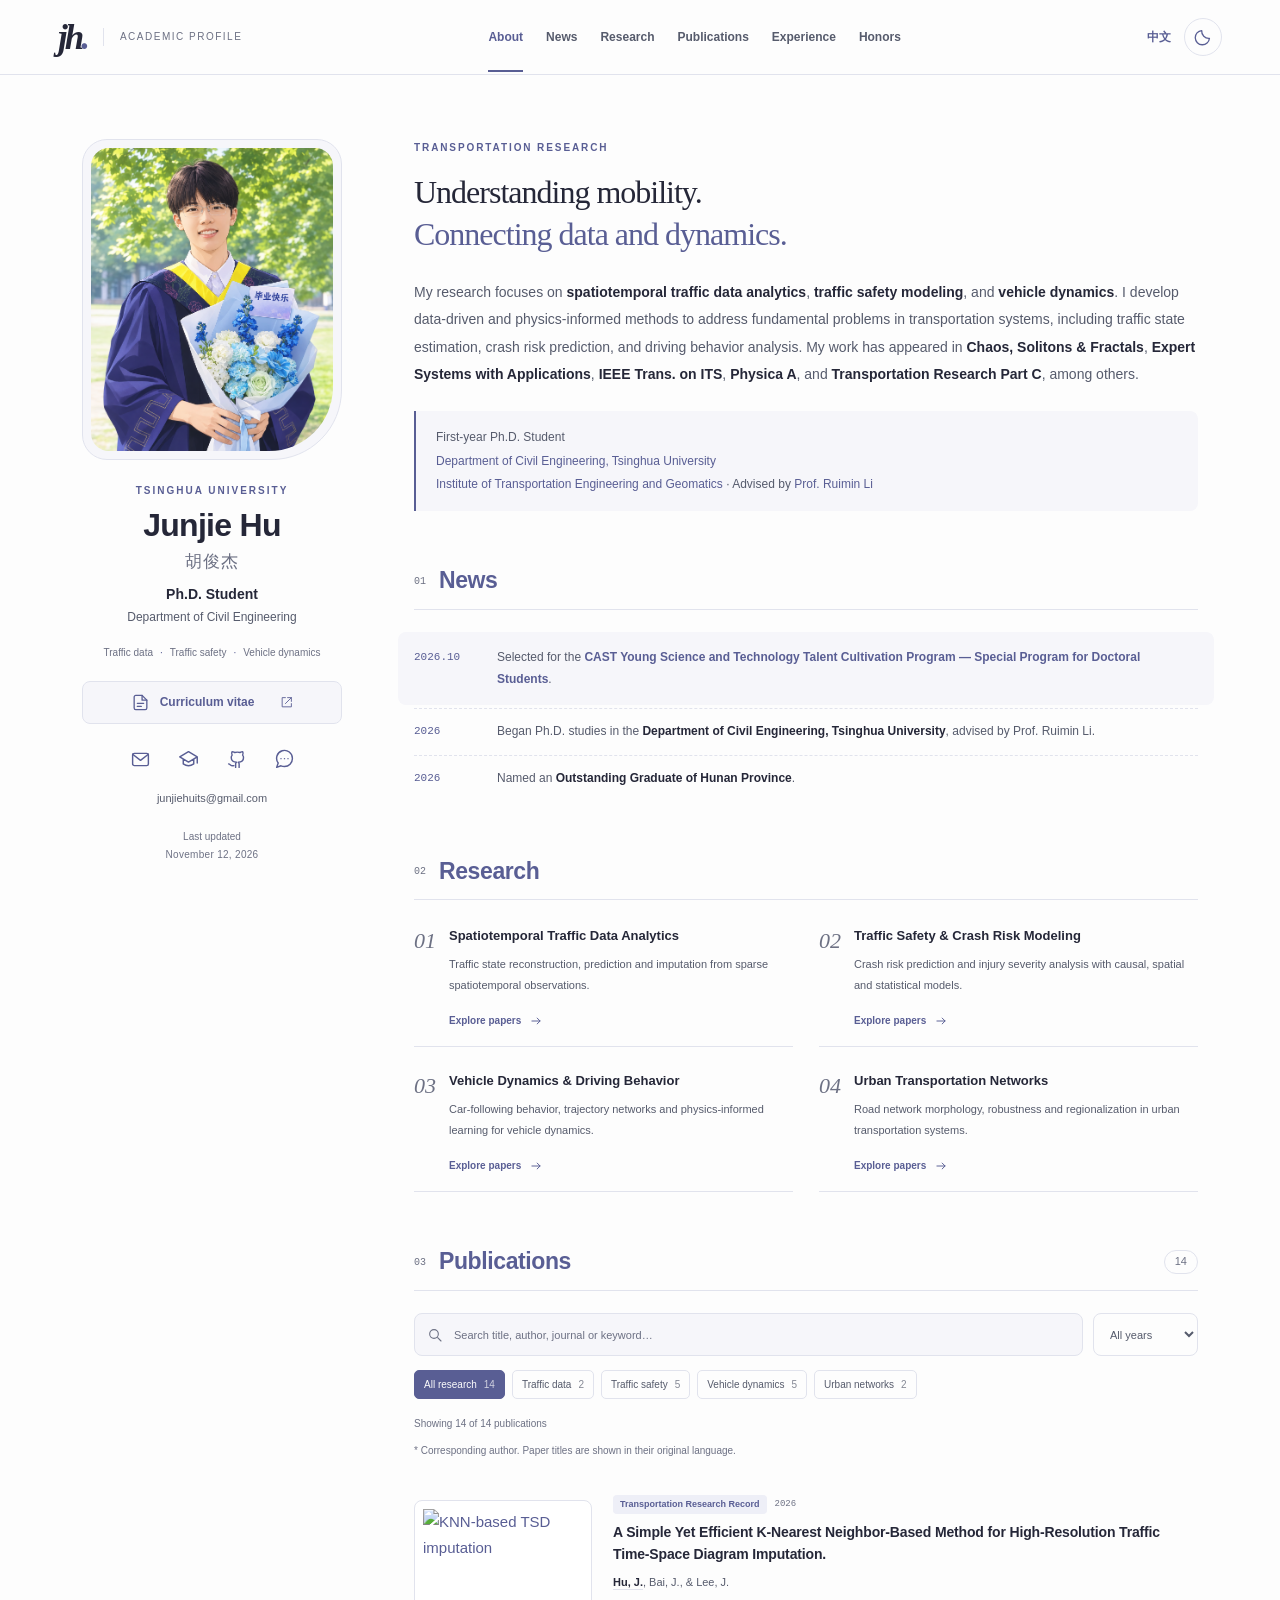
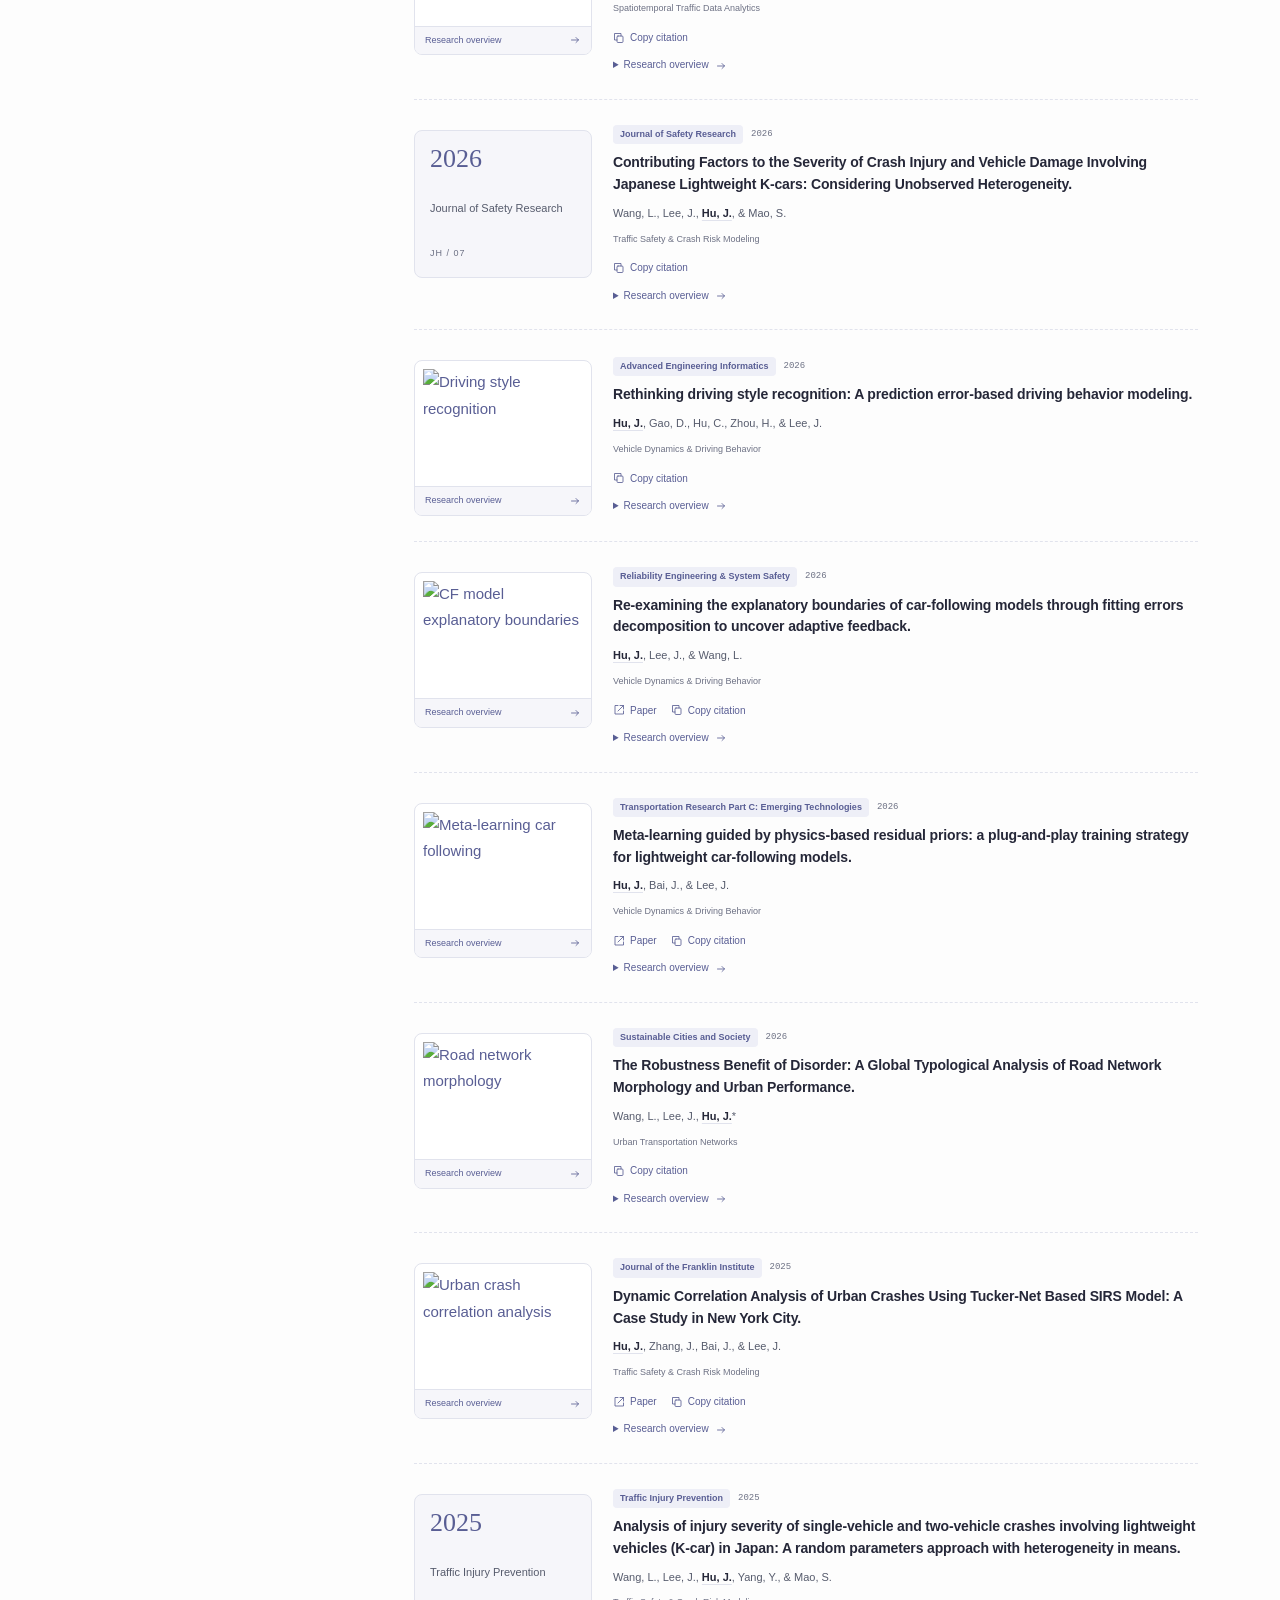
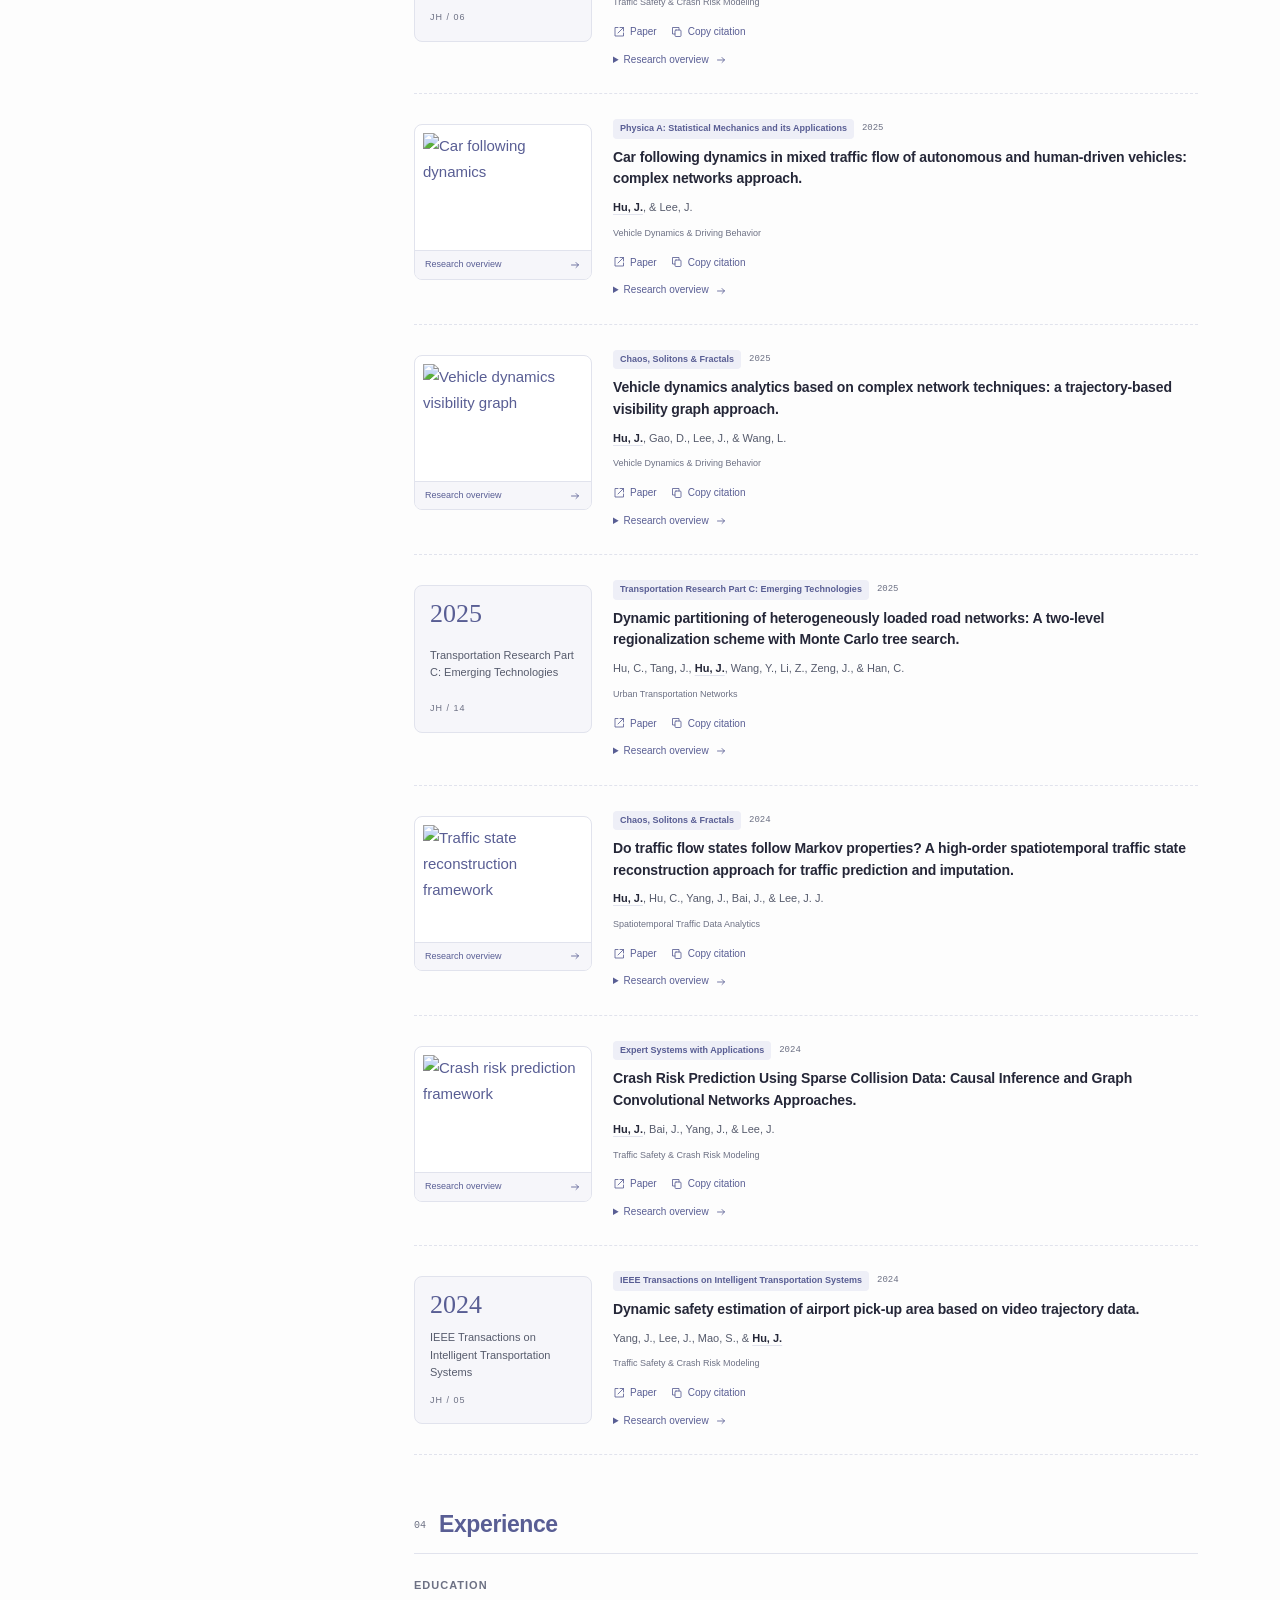
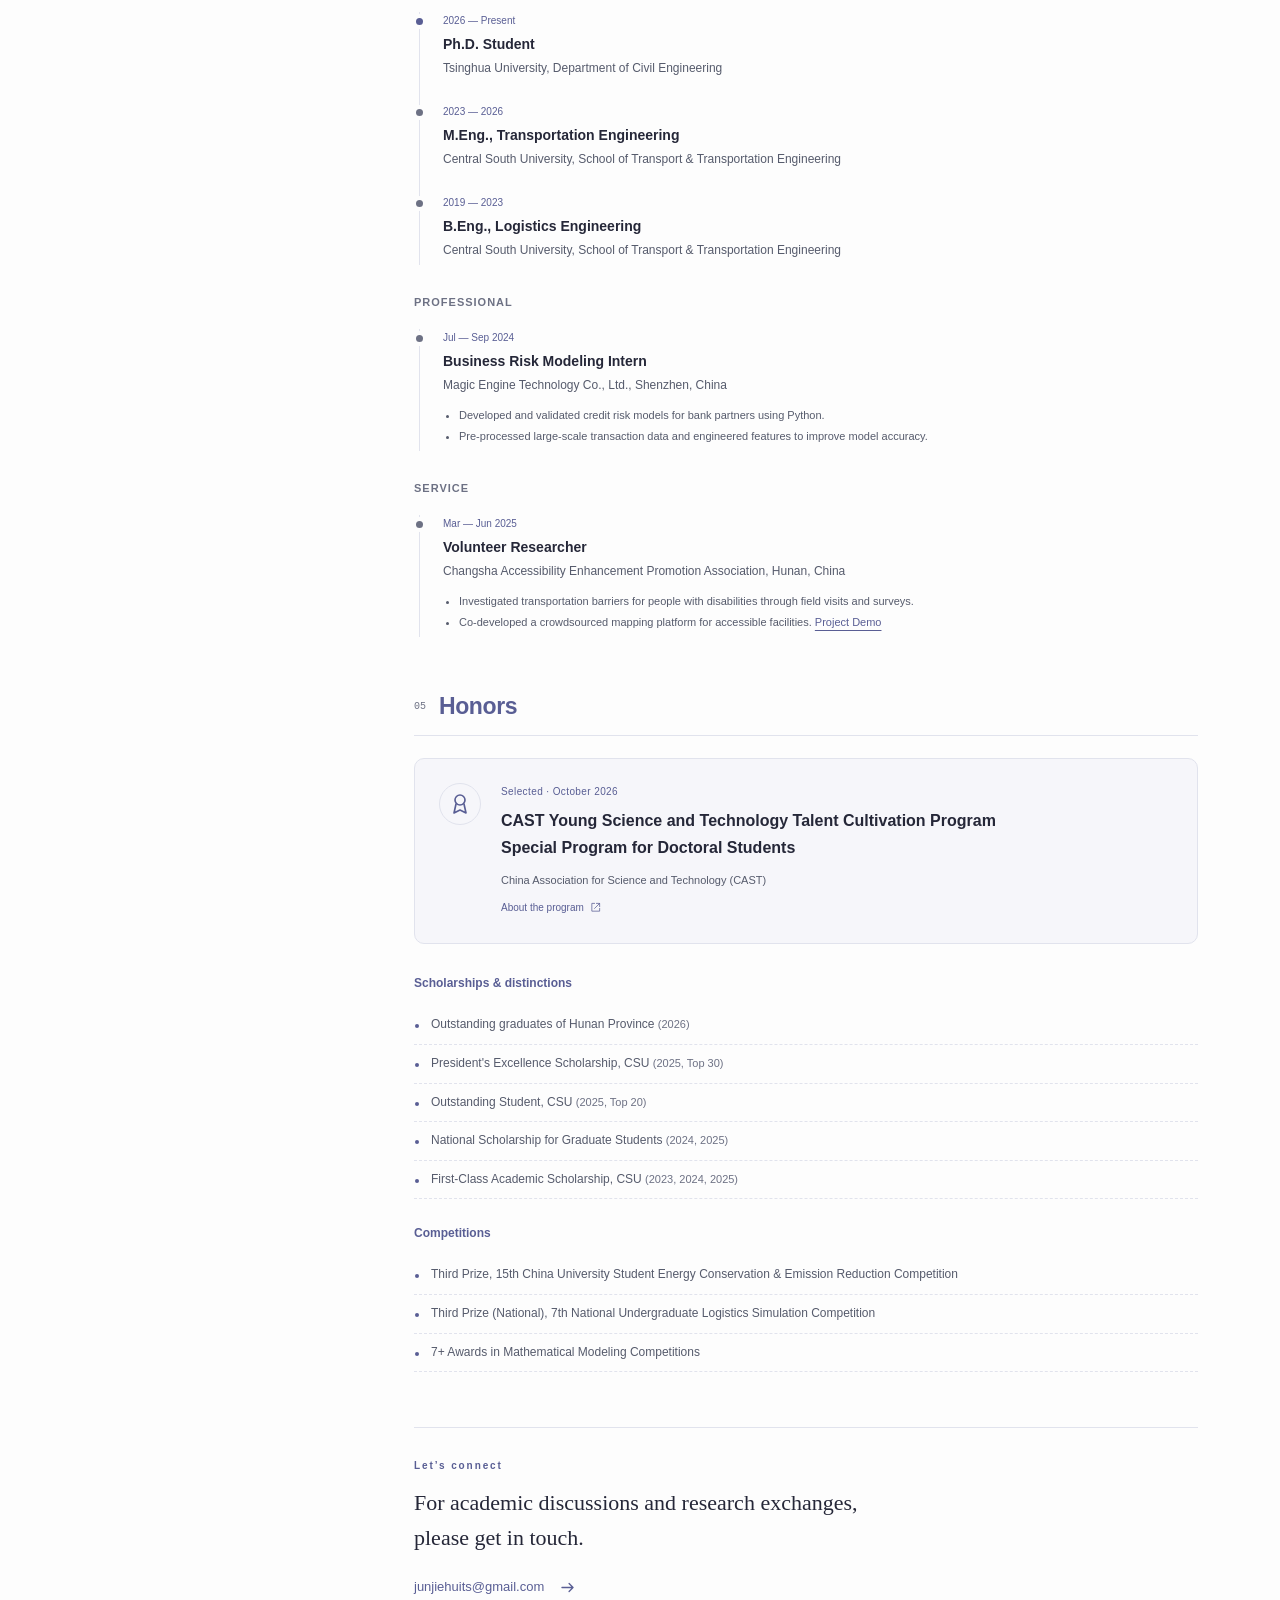
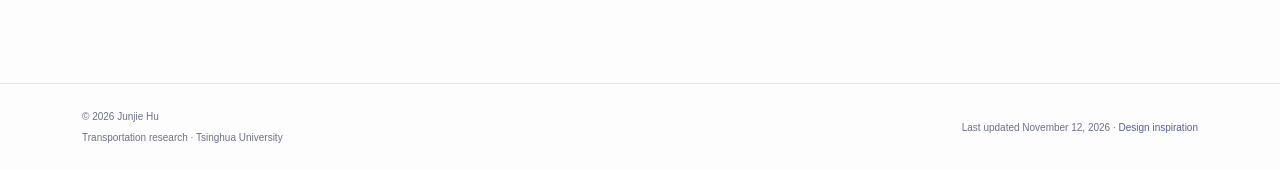
==== commit cd71c781: "Redesign bilingual academic homepage and add CAST doctoral honor" ====
--- a/frontend/index.html
+++ b/frontend/index.html
@@ -1,482 +1,227 @@
-<!DOCTYPE html>
-<html lang="en">
-<head>
-    <meta charset="UTF-8">
-    <meta name="viewport" content="width=device-width, initial-scale=1.0">
-    <title>Junjie Hu — Academic Profile</title>
-    <meta name="description" content="Junjie Hu — first-year Ph.D. student in the Department of Civil Engineering at Tsinghua University. Research in spatiotemporal traffic data analytics, traffic safety, vehicle dynamics, and urban transportation networks.">
-    <meta property="og:title" content="Junjie Hu — Academic Profile">
-    <meta property="og:description" content="Ph.D. student in the Department of Civil Engineering at Tsinghua University">
-    <meta property="og:type" content="website">
-    <meta name="theme-color" content="#6f2c7f">
-    <link rel="preconnect" href="https://fonts.googleapis.com">
-    <link rel="preconnect" href="https://fonts.gstatic.com" crossorigin>
-    <link href="https://fonts.googleapis.com/css2?family=Inter:wght@400;500;600;700&family=Source+Serif+4:ital,opsz,wght@0,8..60,400;0,8..60,600;0,8..60,700;1,8..60,400;1,8..60,600&display=swap" rel="stylesheet">
-    <link rel="stylesheet" href="css/style.css">
-</head>
-<body>
-
-<nav class="navbar" role="navigation" aria-label="Main">
-  <div class="navbar-inner">
-    <a href="#" class="nav-brand">Junjie <span>Hu</span></a>
-    <ul class="nav-links">
-      <li><a href="#about">About</a></li>
-      <li><a href="#research">Research</a></li>
-      <li><a href="#experience">Experience</a></li>
-      <li><a href="#honors">Honors</a></li>
-      <li><a href="#publications">Publications</a></li>
-      <li><a href="index_cn.html" class="lang-link">中文</a></li>
-      <li>
-        <button id="theme-toggle" class="theme-toggle" aria-label="Toggle theme">
-          <svg class="sun-icon" viewBox="0 0 24 24" fill="none" stroke="currentColor" stroke-width="2"><circle cx="12" cy="12" r="5"/><path d="M12 1v2M12 21v2M4.22 4.22l1.42 1.42M18.36 18.36l1.42 1.42M1 12h2M21 12h2M4.22 19.78l1.42-1.42M18.36 5.64l1.42-1.42"/></svg>
-          <svg class="moon-icon" viewBox="0 0 24 24" fill="none" stroke="currentColor" stroke-width="2"><path d="M21 12.79A9 9 0 1111.21 3 7 7 0 0021 12.79z"/></svg>
-        </button>
-      </li>
-    </ul>
-    <button id="mobile-menu-btn" class="mobile-menu-btn" aria-label="Menu" aria-expanded="false">
-      <svg width="20" height="20" viewBox="0 0 24 24" fill="none" stroke="currentColor" stroke-width="2"><path d="M4 6h16M4 12h16M4 18h16"/></svg>
-    </button>
-  </div>
-</nav>
-
-<div id="mobile-menu" class="mobile-menu">
-  <a href="#about">About</a>
-  <a href="#research">Research</a>
-  <a href="#experience">Experience</a>
-  <a href="#honors">Honors</a>
-  <a href="#publications">Publications</a>
-  <a href="index_cn.html">中文</a>
-</div>
-
-<!-- Hero -->
-<section id="about" class="hero">
-  <div class="container hero-inner">
-    <div class="hero-avatar-col">
-      <img src="profile-photo.png" alt="Junjie Hu" class="hero-avatar" width="136" height="136">
-      <p class="hero-updated">Last updated Jul 12, 2026</p>
-    </div>
-    <div class="hero-text">
-      <h1 class="hero-name">Junjie Hu <span style="font-weight:400;color:var(--text-muted);">胡俊杰</span></h1>
-      <p class="hero-affiliation">
-        First-year Ph.D. Student<br>
-        <a href="https://www.civil.tsinghua.edu.cn/ceen/" target="_blank" rel="noopener">Department of Civil Engineering, Tsinghua University</a><br>
-        <a href="https://www.civil.tsinghua.edu.cn/ceen/Faculties/Faculty/Institute_of_Transportation_Engineering_and_Geom.htm" target="_blank" rel="noopener">Institute of Transportation Engineering and Geomatics</a>
-        &middot; Advised by <a href="https://www.civil.tsinghua.edu.cn/ceen/info/1062/1205.htm" target="_blank" rel="noopener">Prof. Ruimin Li</a>
-      </p>
-      <p class="hero-bio">
-        My research focuses on <em>spatiotemporal traffic data analytics</em>, <em>traffic safety modeling</em>, and <em>vehicle dynamics</em>. I develop data-driven and physics-informed methods to address fundamental problems in transportation systems, including traffic state estimation, crash risk prediction, and driving behavior analysis. My work has appeared in <em>Chaos, Solitons &amp; Fractals</em>, <em>Expert Systems with Applications</em>, <em>IEEE Trans. on ITS</em>, <em>Physica A</em>, and <em>Transportation Research Part C</em>, among others.
-      </p>
-      <div class="hero-links">
-        <a href="mailto:junjiehuits@gmail.com" class="btn btn-primary">
-          <svg viewBox="0 0 24 24" fill="none" stroke="currentColor" stroke-width="2"><path d="M4 4h16c1.1 0 2 .9 2 2v12c0 1.1-.9 2-2 2H4c-1.1 0-2-.9-2-2V6c0-1.1.9-2 2-2z"/><polyline points="22,6 12,13 2,6"/></svg>
-          Email
-        </a>
-        <a href="JunjieHu_CV.pdf" target="_blank" class="btn">
-          <svg viewBox="0 0 24 24" fill="none" stroke="currentColor" stroke-width="2"><path d="M14 2H6a2 2 0 0 0-2 2v16a2 2 0 0 0 2 2h12a2 2 0 0 0 2-2V8z"/><polyline points="14 2 14 8 20 8"/></svg>
-          CV
-        </a>
-<a href="https://scholar.google.com/citations?hl=zh-CN&user=2Irk2E4AAAAJ" target="_blank" rel="noopener" class="btn">
-          <svg viewBox="0 0 24 24" fill="currentColor"><path d="M5.242 13.769L0 9.5 12 0l12 9.5-5.242 4.269C17.548 11.249 14.978 9.5 12 9.5s-5.548 1.748-6.758 4.269zM12 10a7 7 0 1 0 0 14 7 7 0 0 0 0-14z"/></svg>
-          Scholar
-        </a>
-        <button onclick="showWechat()" class="btn">
-          <svg viewBox="0 0 24 24" fill="currentColor"><path d="M8.691 2.188C3.891 2.188 0 5.476 0 9.53c0 2.212 1.17 4.203 3.002 5.55a.59.59 0 01.213.665l-.39 1.48c-.019.07-.048.141-.048.213 0 .163.13.295.29.295a.326.326 0 00.167-.054l1.903-1.114a.864.864 0 01.717-.098 10.2 10.2 0 002.837.403c.276 0 .543-.027.811-.05-.857-2.578.157-4.972 1.932-6.446 1.703-1.415 3.882-1.98 5.853-1.838-.576-3.583-4.196-6.348-8.596-6.348zm-2.906 3.803c.642 0 1.162.529 1.162 1.18a1.17 1.17 0 01-1.162 1.178 1.17 1.17 0 01-1.162-1.178c0-.651.52-1.18 1.162-1.18zm5.813 0c.642 0 1.162.529 1.162 1.18a1.17 1.17 0 01-1.162 1.178 1.17 1.17 0 01-1.162-1.178c0-.651.52-1.18 1.162-1.18zm5.34 2.867c-1.797-.052-3.746.512-5.28 1.786-1.72 1.428-2.687 3.72-1.78 6.22.942 2.453 3.666 4.229 6.884 4.229.826 0 1.622-.12 2.361-.336a.722.722 0 01.598.082l1.584.926a.272.272 0 00.14.045c.138 0 .25-.11.25-.245 0-.06-.024-.12-.04-.178l-.325-1.233a.49.49 0 01.177-.554C23.028 18.48 24 16.82 24 14.98c0-3.21-2.931-5.952-7.062-6.122zm-2.18 2.769c.535 0 .969.44.969.982a.976.976 0 01-.969.983.976.976 0 01-.969-.983c0-.542.434-.982.97-.982zm4.844 0c.535 0 .969.44.969.982a.976.976 0 01-.969.983.976.976 0 01-.969-.983c0-.542.434-.982.97-.982z"/></svg>
-          WeChat
-        </button>
-      </div>
-    </div>
-  </div>
-</section>
-
-<!-- WeChat Modal -->
-<div id="wechat-modal" class="modal-overlay" role="dialog" aria-hidden="true">
-  <div class="modal">
-    <div class="modal-header">
-      <h3>WeChat QR Code</h3>
-      <button onclick="hideWechat()" class="modal-close" aria-label="Close">&times;</button>
-    </div>
-    <img src="wechat.jpg" alt="WeChat QR Code" style="width:100%; border-radius:4px;">
-    <p style="text-align:center;font-size:0.82rem;color:var(--text-muted);margin-top:10px;">Scan to add on WeChat</p>
-  </div>
-</div>
-
-<!-- Research -->
-<section id="research" class="section">
-  <div class="container">
-    <h2 class="section-title">Research Interests</h2>
-    <div class="research-grid">
-      <div class="research-item"><h3>Spatiotemporal Traffic Data Analytics</h3></div>
-      <div class="research-item"><h3>Traffic Safety &amp; Crash Risk Modeling</h3></div>
-      <div class="research-item"><h3>Vehicle Dynamics &amp; Driving Behavior</h3></div>
-      <div class="research-item"><h3>Urban Transportation Networks</h3></div>
-    </div>
-  </div>
-</section>
-
-<!-- Experience -->
-<section id="experience" class="section">
-  <div class="container">
-    <h2 class="section-title">Experience</h2>
-
-    <div class="exp-block">
-      <div class="exp-heading">Education</div>
-      <div class="exp-entry exp-entry-current">
-        <div class="exp-date">2026 &mdash; Present</div>
-        <div class="exp-title">Ph.D. Student</div>
-        <div class="exp-subtitle">Tsinghua University, Department of Civil Engineering</div>
-      </div>
-      <div class="exp-entry">
-        <div class="exp-date">2023 &mdash; 2026</div>
-        <div class="exp-title">M.Eng., Transportation Engineering</div>
-        <div class="exp-subtitle">Central South University, School of Transport &amp; Transportation Engineering</div>
-      </div>
-      <div class="exp-entry">
-        <div class="exp-date">2019 &mdash; 2023</div>
-        <div class="exp-title">B.Eng., Logistics Engineering</div>
-        <div class="exp-subtitle">Central South University, School of Transport &amp; Transportation Engineering</div>
-      </div>
-    </div>
-
-    <div class="exp-block">
-      <div class="exp-heading">Professional</div>
-      <div class="exp-entry">
-        <div class="exp-date">Jul &mdash; Sep 2024</div>
-        <div class="exp-title">Business Risk Modeling Intern</div>
-        <div class="exp-subtitle">Magic Engine Technology Co., Ltd., Shenzhen, China</div>
-        <ul class="exp-details">
-          <li>Developed and validated credit risk models for bank partners using Python.</li>
-          <li>Pre-processed large-scale transaction data and engineered features to improve model accuracy.</li>
-        </ul>
-      </div>
-    </div>
-
-    <div class="exp-block">
-      <div class="exp-heading">Service</div>
-      <div class="exp-entry">
-        <div class="exp-date">Mar &mdash; Jun 2025</div>
-        <div class="exp-title">Volunteer Researcher</div>
-        <div class="exp-subtitle">Changsha Accessibility Enhancement Promotion Association, Hunan, China</div>
-        <ul class="exp-details">
-          <li>Investigated transportation barriers for people with disabilities through field visits and surveys.</li>
-          <li>Co-developed a crowdsourced mapping platform for accessible facilities. <a href="https://junjiehu.pythonanywhere.com/" target="_blank" rel="noopener" style="color:var(--accent);">Project Demo</a></li>
-        </ul>
-      </div>
-    </div>
-  </div>
-</section>
-
-<!-- Honors -->
-<section id="honors" class="section">
-  <div class="container">
-    <h2 class="section-title">Honors &amp; Awards</h2>
-    <div class="honors-grid">
-      <div class="honor-group">
-        <h3>Scholarships</h3>
-        <ul>
-            <li>Outstanding graduates of Hunan Province <span class="honor-note">(2026)</span></li>
-          <li>President's Excellence Scholarship, CSU <span class="honor-note">(2025, Top 30)</span></li>
-          <li>Outstanding Student, CSU <span class="honor-note">(2025, Top 20)</span></li>
-          <li>National Scholarship for Graduate Students <span class="honor-note">(2024, 2025)</span></li>
-          <li>First-Class Academic Scholarship, CSU <span class="honor-note">(2023, 2024, 2025)</span></li>
-        </ul>
-      </div>
-      <div class="honor-group">
-        <h3>Competitions</h3>
-        <ul>
-          <li>Third Prize, 15th China University Student Energy Conservation &amp; Emission Reduction Competition</li>
-          <li>Third Prize (National), 7th National Undergraduate Logistics Simulation Competition</li>
-          <li>7+ Awards in Mathematical Modeling Competitions</li>
-        </ul>
-      </div>
-    </div>
-  </div>
-</section>
-
-<!-- Publications -->
-<section id="publications" class="section">
-  <div class="container">
-    <h2 class="section-title">Publications</h2>
-
-    <!-- Category 1: Spatiotemporal Data Analytics -->
-    <div class="pub-category">
-      <div class="pub-cat-title">I. Spatiotemporal Traffic Data Analytics</div>
-      <div class="pub-list">
-
-        <div class="pub-item">
-          <span class="pub-index">1</span>
-          <div class="pub-content">
-            <p class="pub-authors"><strong>Hu, J.</strong>, Hu, C., Yang, J., Bai, J., &amp; Lee, J. J. (2024). Do traffic flow states follow Markov properties? A high-order spatiotemporal traffic state reconstruction approach for traffic prediction and imputation.</p>
-            <span class="pub-journal">Chaos, Solitons &amp; Fractals</span>
-            <div class="pub-meta">
-              <a href="https://doi.org/10.1016/j.chaos.2024.114965" target="_blank" rel="noopener" class="pub-doi">doi:10.1016/j.chaos.2024.114965</a>
-              <button class="pub-contrib-btn" aria-expanded="false" aria-controls="pub-c1-1">Contribution &#9656;</button>
-              <button class="pub-figure-btn" aria-expanded="false" aria-controls="pub-fig-1">Figure &#9656;</button>
-            </div>
-            <div id="pub-c1-1" class="pub-contrib">Designed a high-order traffic state reconstruction method and proved the Markov property of traffic flow. Leveraged Markov matrix prior knowledge for high-accuracy traffic imputation under an auto-encoder framework.</div>
-            <div id="pub-fig-1" class="pub-figure">
-              <img src="images/fig1.jpg" alt="Traffic state reconstruction framework" loading="lazy">
-              <div class="pub-figure-caption">Figure 1. Markov property-based high-order spatiotemporal traffic state reconstruction.</div>
-            </div>
-          </div>
-        </div>
-
-        <div class="pub-item">
-          <span class="pub-index">2</span>
-          <div class="pub-content">
-            <p class="pub-authors"><strong>Hu, J.</strong>, Bai, J., &amp; Lee, J. (2026). A Simple Yet Efficient K-Nearest Neighbor-Based Method for High-Resolution Traffic Time-Space Diagram Imputation.</p>
-            <span class="pub-journal">Transportation Research Record</span>
-            <button class="pub-contrib-btn" aria-expanded="false" aria-controls="pub-c1-2" style="margin-left:8px;">Contribution &#9656;</button>
-            <button class="pub-figure-btn" aria-expanded="false" aria-controls="pub-fig-2" style="margin-left:8px;">Figure &#9656;</button>
-            <div id="pub-c1-2" class="pub-contrib">Proposed a modified KNN framework for reconstructing Time-Space Diagrams from sparse data by matching spatiotemporal neighborhood features defined by Queen Contiguity Spatial Rule, with analytical error-propagation bounds derived via Green's function theory.</div>
-            <div id="pub-fig-2" class="pub-figure">
-              <img src="images/fig2.jpg" alt="KNN-based TSD imputation" loading="lazy">
-              <div class="pub-figure-caption">Figure 2. Efficient KNN-based high-resolution traffic time-space diagram imputation.</div>
-            </div>
-          </div>
-        </div>
-
-      </div>
-    </div>
-
-    <!-- Category 2: Traffic Safety & Crash Risk -->
-    <div class="pub-category">
-      <div class="pub-cat-title">II. Traffic Safety &amp; Crash Risk Modeling</div>
-      <div class="pub-list">
-
-        <div class="pub-item">
-          <span class="pub-index">3</span>
-          <div class="pub-content">
-            <p class="pub-authors"><strong>Hu, J.</strong>, Bai, J., Yang, J., &amp; Lee, J. (2024). Crash Risk Prediction Using Sparse Collision Data: Causal Inference and Graph Convolutional Networks Approaches.</p>
-            <span class="pub-journal">Expert Systems with Applications</span>
-            <div class="pub-meta">
-              <a href="https://doi.org/10.1016/j.eswa.2024.125315" target="_blank" rel="noopener" class="pub-doi">doi:10.1016/j.eswa.2024.125315</a>
-              <button class="pub-contrib-btn" aria-expanded="false" aria-controls="pub-c2-1">Contribution &#9656;</button>
-              <button class="pub-figure-btn" aria-expanded="false" aria-controls="pub-fig-3">Figure &#9656;</button>
-            </div>
-            <div id="pub-c2-1" class="pub-contrib">Created a crash data enhancement strategy utilizing historic spatial-temporal prior knowledge. Developed PST-CGCN — a novel method for crash risk prediction combining causal inference with graph convolutional networks.</div>
-            <div id="pub-fig-3" class="pub-figure">
-              <img src="images/fig3.jpg" alt="Crash risk prediction framework" loading="lazy">
-              <div class="pub-figure-caption">Figure 3. PST-CGCN: crash risk prediction using causal inference and graph convolutional networks.</div>
-            </div>
-          </div>
-        </div>
-
-        <div class="pub-item">
-          <span class="pub-index">4</span>
-          <div class="pub-content">
-            <p class="pub-authors"><strong>Hu, J.</strong>, Zhang, J., Bai, J., &amp; Lee, J. (2025). Dynamic Correlation Analysis of Urban Crashes Using Tucker-Net Based SIRS Model: A Case Study in New York City.</p>
-            <span class="pub-journal">Journal of the Franklin Institute</span>
-            <div class="pub-meta">
-              <a href="https://doi.org/10.1016/j.jfranklin.2025.107946" target="_blank" rel="noopener" class="pub-doi">doi:10.1016/j.jfranklin.2025.107946</a>
-              <button class="pub-contrib-btn" aria-expanded="false" aria-controls="pub-c2-2">Contribution &#9656;</button>
-              <button class="pub-figure-btn" aria-expanded="false" aria-controls="pub-fig-4">Figure &#9656;</button>
-            </div>
-            <div id="pub-c2-2" class="pub-contrib">Designed TNBSM, a data-driven and transferable model using tensor decomposition and the SIRS framework to explore dynamic crash correlations across urban zones.</div>
-            <div id="pub-fig-4" class="pub-figure">
-              <img src="images/fig4.jpg" alt="Urban crash correlation analysis" loading="lazy">
-              <div class="pub-figure-caption">Figure 4. TNBSM: Tucker-Net based SIRS model for dynamic urban crash correlation.</div>
-            </div>
-          </div>
-        </div>
-
-        <div class="pub-item">
-          <span class="pub-index">5</span>
-          <div class="pub-content">
-            <p class="pub-authors">Yang, J., Lee, J., Mao, S., &amp; <strong>Hu, J.</strong> (2024). Dynamic safety estimation of airport pick-up area based on video trajectory data.</p>
-            <span class="pub-journal">IEEE Transactions on Intelligent Transportation Systems</span>
-            <div class="pub-meta">
-              <a href="https://doi.org/10.1109/TITS.2023.3275986" target="_blank" rel="noopener" class="pub-doi">doi:10.1109/TITS.2023.3275986</a>
-              <button class="pub-contrib-btn" aria-expanded="false" aria-controls="pub-c2-3">Contribution &#9656;</button>
-            </div>
-            <div id="pub-c2-3" class="pub-contrib">Assisted in designing a modified CUSBoost algorithm for imbalanced trajectory data classification, leveraging four risk indicators and spatial distribution analysis.</div>
-          </div>
-        </div>
-
-        <div class="pub-item">
-          <span class="pub-index">6</span>
-          <div class="pub-content">
-            <p class="pub-authors">Wang, L., Lee, J., <strong>Hu, J.</strong>, Yang, Y., &amp; Mao, S. (2025). Analysis of injury severity of single-vehicle and two-vehicle crashes involving lightweight vehicles (K-car) in Japan: A random parameters approach with heterogeneity in means.</p>
-            <span class="pub-journal">Traffic Injury Prevention</span>
-            <div class="pub-meta">
-              <a href="https://doi.org/10.1080/15389588.2025.2571048" target="_blank" rel="noopener" class="pub-doi">doi:10.1080/15389588.2025.2571048</a>
-              <button class="pub-contrib-btn" aria-expanded="false" aria-controls="pub-c2-4">Contribution &#9656;</button>
-            </div>
-            <div id="pub-c2-4" class="pub-contrib">Investigated K-car crash injury severity using random parameters probit models with heterogeneity in means. Designed an out-of-sample prediction approach to clarify heterogeneity among crash severity mechanisms.</div>
-          </div>
-        </div>
-
-        <div class="pub-item">
-          <span class="pub-index">7</span>
-          <div class="pub-content">
-            <p class="pub-authors">Wang, L., Lee, J., <strong>Hu, J.</strong>, &amp; Mao, S. (2026). Contributing Factors to the Severity of Crash Injury and Vehicle Damage Involving Japanese Lightweight K-cars: Considering Unobserved Heterogeneity.</p>
-            <span class="pub-journal">Journal of Safety Research</span>
-            <button class="pub-contrib-btn" aria-expanded="false" aria-controls="pub-c2-5" style="margin-left:8px;">Contribution &#9656;</button>
-            <div id="pub-c2-5" class="pub-contrib">Contributed to model design and analysis.</div>
-          </div>
-        </div>
-
-      </div>
-    </div>
-
-    <!-- Category 3: Vehicle Dynamics & Driving Behavior -->
-    <div class="pub-category">
-      <div class="pub-cat-title">III. Vehicle Dynamics &amp; Driving Behavior Analysis</div>
-      <div class="pub-list">
-
-        <div class="pub-item">
-          <span class="pub-index">8</span>
-          <div class="pub-content">
-            <p class="pub-authors"><strong>Hu, J.</strong>, &amp; Lee, J. (2025). Car following dynamics in mixed traffic flow of autonomous and human-driven vehicles: complex networks approach.</p>
-            <span class="pub-journal">Physica A: Statistical Mechanics and its Applications</span>
-            <div class="pub-meta">
-              <a href="https://doi.org/10.1016/j.physa.2025.130519" target="_blank" rel="noopener" class="pub-doi">doi:10.1016/j.physa.2025.130519</a>
-              <button class="pub-contrib-btn" aria-expanded="false" aria-controls="pub-c3-1">Contribution &#9656;</button>
-              <button class="pub-figure-btn" aria-expanded="false" aria-controls="pub-fig-8">Figure &#9656;</button>
-            </div>
-            <div id="pub-c3-1" class="pub-contrib">Applied coarse-grained phase space analysis and complex network techniques to vehicle-following behavior, revealing distinct dynamical characteristics between autonomous and human-driven vehicles.</div>
-            <div id="pub-fig-8" class="pub-figure">
-              <img src="images/fig8.jpg" alt="Car following dynamics" loading="lazy">
-              <div class="pub-figure-caption">Figure 8. Car-following dynamics in mixed traffic flow: a complex networks approach.</div>
-            </div>
-          </div>
-        </div>
-
-        <div class="pub-item">
-          <span class="pub-index">9</span>
-          <div class="pub-content">
-            <p class="pub-authors"><strong>Hu, J.</strong>, Gao, D., Lee, J., &amp; Wang, L. (2025). Vehicle dynamics analytics based on complex network techniques: a trajectory-based visibility graph approach.</p>
-            <span class="pub-journal">Chaos, Solitons &amp; Fractals</span>
-            <div class="pub-meta">
-              <a href="https://doi.org/10.1016/j.chaos.2025.117161" target="_blank" rel="noopener" class="pub-doi">doi:10.1016/j.chaos.2025.117161</a>
-              <button class="pub-contrib-btn" aria-expanded="false" aria-controls="pub-c3-2">Contribution &#9656;</button>
-              <button class="pub-figure-btn" aria-expanded="false" aria-controls="pub-fig-9">Figure &#9656;</button>
-            </div>
-            <div id="pub-c3-2" class="pub-contrib">Introduced an adaptive trajectory-based visibility graph (TVG) framework that transforms planar trajectory data into complex networks, featuring a tunable visibility tolerance coefficient to capture maneuver-specific spatial scales.</div>
-            <div id="pub-fig-9" class="pub-figure">
-              <img src="images/fig9.jpg" alt="Vehicle dynamics visibility graph" loading="lazy">
-              <div class="pub-figure-caption">Figure 9. Trajectory-based visibility graph for vehicle dynamics analytics.</div>
-            </div>
-          </div>
-        </div>
-
-        <div class="pub-item">
-          <span class="pub-index">10</span>
-          <div class="pub-content">
-            <p class="pub-authors"><strong>Hu, J.</strong>, Gao, D., Hu, C., Zhou, H., &amp; Lee, J. (2026). Rethinking driving style recognition: A prediction error-based driving behavior modeling.</p>
-            <span class="pub-journal">Advanced Engineering Informatics</span>
-            <div class="pub-meta">
-              <button class="pub-contrib-btn" aria-expanded="false" aria-controls="pub-c3-3">Contribution &#9656;</button>
-              <button class="pub-figure-btn" aria-expanded="false" aria-controls="pub-fig-10">Figure &#9656;</button>
-            </div>
-            <div id="pub-c3-3" class="pub-contrib">Revisited end-to-end driving style recognition by exploring driver behavior heterogeneity through trajectory prediction model errors, and introduced a multi-modal distribution for future trajectories conditioned on driving style.</div>
-            <div id="pub-fig-10" class="pub-figure">
-              <img src="images/fig10.jpg" alt="Driving style recognition" loading="lazy">
-              <div class="pub-figure-caption">Figure 10. Prediction error-based driving behavior modeling for driving style recognition.</div>
-            </div>
-          </div>
-        </div>
-
-        <div class="pub-item">
-          <span class="pub-index">11</span>
-          <div class="pub-content">
-            <p class="pub-authors"><strong>Hu, J.</strong>, Lee, J., &amp; Wang, L. (2026). Re-examining the explanatory boundaries of car-following models through fitting errors decomposition to uncover adaptive feedback.</p>
-            <span class="pub-journal">Reliability Engineering &amp; System Safety</span>
-            <div class="pub-meta">
-              <a href="https://doi.org/10.1016/j.ress.2026.112505" target="_blank" rel="noopener" class="pub-doi">doi:10.1016/j.ress.2026.112505</a>
-              <button class="pub-contrib-btn" aria-expanded="false" aria-controls="pub-c3-4">Contribution &#9656;</button>
-              <button class="pub-figure-btn" aria-expanded="false" aria-controls="pub-fig-11">Figure &#9656;</button>
-            </div>
-            <div id="pub-c3-4" class="pub-contrib">Posited that car-following model residuals are a composite of structural and random errors. Utilized an Unobserved Components Model to decompose residual series from three calibrated CF models, revealing adaptive feedback mechanisms that reduced RMSE by 15.8%&ndash;61.2%.</div>
-            <div id="pub-fig-11" class="pub-figure">
-              <img src="images/fig11.jpg" alt="CF model explanatory boundaries" loading="lazy">
-              <div class="pub-figure-caption">Figure 11. Decomposition of car-following model fitting errors and adaptive feedback mechanisms.</div>
-            </div>
-          </div>
-        </div>
-
-        <div class="pub-item">
-          <span class="pub-index">12</span>
-          <div class="pub-content">
-            <p class="pub-authors"><strong>Hu, J.</strong>, Bai, J., &amp; Lee, J. (2026). Meta-learning guided by physics-based residual priors: a plug-and-play training strategy for lightweight car-following models.</p>
-            <span class="pub-journal">Transportation Research Part C: Emerging Technologies</span>
-            <div class="pub-meta">
-              <a href="https://www.sciencedirect.com/science/article/abs/pii/S0968090X26002007" target="_blank" rel="noopener" class="pub-doi">doi:10.1016/j.trc.2026.102007</a>
-              <button class="pub-contrib-btn" aria-expanded="false" aria-controls="pub-c3-5">Contribution &#9656;</button>
-              <button class="pub-figure-btn" aria-expanded="false" aria-controls="pub-fig-12">Figure &#9656;</button>
-            </div>
-            <div id="pub-c3-5" class="pub-contrib">Introduced RAMR, a plug-and-play meta-learning framework that reframes CF model training as a bilevel optimization task. Validated across four datasets with three physical models and three data-driven predictors.</div>
-            <div id="pub-fig-12" class="pub-figure">
-              <img src="images/fig12.jpg" alt="Meta-learning car following" loading="lazy">
-              <div class="pub-figure-caption">Figure 12. RAMR: meta-learning guided by physics-based residual priors for car-following models.</div>
-            </div>
-          </div>
-        </div>
-
-      </div>
-    </div>
-
-    <!-- Category 4: Urban Transportation Networks -->
-    <div class="pub-category">
-      <div class="pub-cat-title">IV. Urban Transportation Networks</div>
-      <div class="pub-list">
-
-        <div class="pub-item">
-          <span class="pub-index">13</span>
-          <div class="pub-content">
-            <p class="pub-authors">Wang, L., Lee, J., <strong>Hu, J.*</strong> (2026). The Robustness Benefit of Disorder: A Global Typological Analysis of Road Network Morphology and Urban Performance.</p>
-            <span class="pub-journal">Sustainable Cities and Society</span>
-            <div class="pub-meta">
-              <button class="pub-contrib-btn" aria-expanded="false" aria-controls="pub-c4-1">Contribution &#9656;</button>
-              <button class="pub-figure-btn" aria-expanded="false" aria-controls="pub-fig-13">Figure &#9656;</button>
-            </div>
-            <div id="pub-c4-1" class="pub-contrib">Using a global dataset of 70 cities, investigated how road network morphology (quantified by directional entropy) affects urban sustainability and resilience metrics including CO<sub>2</sub> emissions, commute times, and congestion.</div>
-            <div id="pub-fig-13" class="pub-figure">
-              <img src="images/fig13.jpg" alt="Road network morphology" loading="lazy">
-              <div class="pub-figure-caption">Figure 13. Global typological analysis of road network morphology and urban performance.</div>
-            </div>
-          </div>
-        </div>
-
-        <div class="pub-item">
-          <span class="pub-index">14</span>
-          <div class="pub-content">
-            <p class="pub-authors">Hu, C., Tang, J., <strong>Hu, J.</strong>, Wang, Y., Li, Z., Zeng, J., &amp; Han, C. (2025). Dynamic partitioning of heterogeneously loaded road networks: A two-level regionalization scheme with Monte Carlo tree search.</p>
-            <span class="pub-journal">Transportation Research Part C: Emerging Technologies</span>
-            <div class="pub-meta">
-              <a href="https://doi.org/10.1016/j.trc.2025.105341" target="_blank" rel="noopener" class="pub-doi">doi:10.1016/j.trc.2025.105341</a>
-              <button class="pub-contrib-btn" aria-expanded="false" aria-controls="pub-c4-2">Contribution &#9656;</button>
-            </div>
-            <div id="pub-c4-2" class="pub-contrib">Contributed to model design.</div>
-          </div>
-        </div>
-
-      </div>
-    </div>
-
-  </div>
-</section>
-
-<footer class="footer">
-  <div class="container">
-    <div class="footer-links">
-      <a href="mailto:junjiehuits@gmail.com" class="footer-link" aria-label="Email">
-        <svg viewBox="0 0 24 24" fill="none" stroke="currentColor" stroke-width="2"><path d="M4 4h16c1.1 0 2 .9 2 2v12c0 1.1-.9 2-2 2H4c-1.1 0-2-.9-2-2V6c0-1.1.9-2 2-2z"/><polyline points="22,6 12,13 2,6"/></svg>
-      </a>
-      <a href="https://github.com/junjiehu-traffic" target="_blank" rel="noopener" class="footer-link" aria-label="GitHub">
-        <svg viewBox="0 0 24 24" fill="currentColor"><path fill-rule="evenodd" d="M12 2C6.477 2 2 6.484 2 12.017c0 4.425 2.865 8.18 6.839 9.504.5.092.682-.217.682-.483 0-.237-.008-.868-.013-1.703-2.782.605-3.369-1.343-3.369-1.343-.454-1.158-1.11-1.466-1.11-1.466-.908-.62.069-.608.069-.608 1.003.07 1.531 1.032 1.531 1.032.892 1.53 2.341 1.088 2.85.832.092-.647.35-1.088.636-1.338-2.22-.253-4.555-1.113-4.555-4.951 0-1.093.39-1.988 1.029-2.688-.103-.253-.446-1.272.098-2.65 0 0 .84-.27 2.75 1.026A9.564 9.564 0 0112 6.844c.85.004 1.705.115 2.504.337 1.909-1.296 2.747-1.027 2.747-1.027.546 1.379.202 2.398.1 2.651.64.7 1.028 1.595 1.028 2.688 0 3.848-2.339 4.695-4.566 4.943.359.309.678.92.678 1.855 0 1.338-.012 2.419-.012 2.747 0 .268.18.58.688.482A10.019 10.019 0 0022 12.017C22 6.484 17.522 2 12 2z" clip-rule="evenodd"/></svg>
-      </a>
-      <a href="https://scholar.google.com/citations?hl=zh-CN&user=2Irk2E4AAAAJ" target="_blank" rel="noopener" class="footer-link" aria-label="Google Scholar">
-        <svg viewBox="0 0 24 24" fill="currentColor"><path d="M5.242 13.769L0 9.5 12 0l12 9.5-5.242 4.269C17.548 11.249 14.978 9.5 12 9.5s-5.548 1.748-6.758 4.269zM12 10a7 7 0 1 0 0 14 7 7 0 0 0 0-14z"/></svg>
-      </a>
-    </div>
-    <p class="footer-text">&copy; 2026 Junjie Hu</p>
-  </div>
-</footer>
-
-<button id="back-to-top" class="back-to-top" aria-label="Back to top">
-  <svg viewBox="0 0 24 24" fill="none" stroke="currentColor" stroke-width="2"><polyline points="18 15 12 9 6 15"/></svg>
-</button>
-
-<script src="js/main.js"></script>
-</body>
-</html>
+<!DOCTYPE html>
+<html lang="en">
+<head>
+  <meta charset="utf-8"><meta name="viewport" content="width=device-width, initial-scale=1">
+  <title>Junjie Hu | Transportation Research · Tsinghua University</title><meta name="description" content="My research focuses on spatiotemporal traffic data analytics, traffic safety modeling, and vehicle dynamics. I develop data-driven and physics-informed methods to address fundamental problems in transportation systems, including traffic state estimation, crash risk prediction, and driving behavior analysis. My work has appeared in Chaos, Solitons &amp; Fractals, Expert Systems with Applications, IEEE Trans. on ITS, Physica A, and Transportation Research Part C, among others.">
+  <meta name="theme-color" content="#5b6096"><meta property="og:type" content="profile">
+  <meta property="og:title" content="Junjie Hu | Transportation Research · Tsinghua University"><meta property="og:description" content="My research focuses on spatiotemporal traffic data analytics, traffic safety modeling, and vehicle dynamics. I develop data-driven and physics-informed methods to address fundamental problems in transportation systems, including traffic state estimation, crash risk prediction, and driving behavior analysis. My work has appeared in Chaos, Solitons &amp; Fractals, Expert Systems with Applications, IEEE Trans. on ITS, Physica A, and Transportation Research Part C, among others.">
+  <meta property="og:image" content="https://junjiehu-traffic.github.io/junjiehuits/frontend/profile-anime.png"><meta property="og:url" content="https://junjiehu-traffic.github.io/junjiehuits/frontend/index.html">
+  <meta property="og:locale" content="en_US">
+  <meta name="twitter:card" content="summary_large_image">
+  <link rel="canonical" href="https://junjiehu-traffic.github.io/junjiehuits/frontend/index.html">
+  <link rel="alternate" hreflang="en" href="https://junjiehu-traffic.github.io/junjiehuits/frontend/index.html"><link rel="alternate" hreflang="zh-CN" href="https://junjiehu-traffic.github.io/junjiehuits/frontend/index_cn.html"><link rel="alternate" hreflang="x-default" href="https://junjiehu-traffic.github.io/junjiehuits/frontend/">
+  <link rel="icon" href="favicon.svg" type="image/svg+xml">
+  <link rel="stylesheet" href="css/style.css?v=2026-11-12">
+  <script src="js/theme.js?v=2026-11-12"></script>
+  <script type="application/ld+json">{"@context": "https://schema.org", "@type": "Person", "name": "Junjie Hu", "alternateName": "胡俊杰", "url": "https://junjiehu-traffic.github.io/junjiehuits/frontend/", "image": "https://junjiehu-traffic.github.io/junjiehuits/frontend/profile-anime.png", "jobTitle": "Ph.D. Student", "affiliation": {"@type": "CollegeOrUniversity", "name": "Tsinghua University"}, "sameAs": ["https://scholar.google.com/citations?user=2Irk2E4AAAAJ", "https://github.com/junjiehu-traffic"]}</script>
+  <script src="js/main.js?v=2026-11-12" defer></script>
+</head>
+<body>
+<a class="skip-link" href="#main">Skip to content</a>
+<header class="site-header"><div class="header-inner">
+  <a class="wordmark" href="#about" aria-label="Junjie Hu · Academic profile"><span class="monogram">jh<span>.</span></span><span class="wordmark-label">Academic profile</span></a>
+  <nav class="desktop-nav" aria-label="Main navigation"><a href="#about">About</a><a href="#news">News</a><a href="#research">Research</a><a href="#publications">Publications</a><a href="#experience">Experience</a><a href="#honors">Honors</a></nav>
+  <div class="header-actions"><a class="language-link" href="index_cn.html" hreflang="zh-CN" lang="zh-CN">中文</a><button class="icon-button enhanced" id="theme-toggle" type="button" aria-label="Switch color theme" aria-pressed="false"><svg viewBox="0 0 24 24" fill="none" stroke="currentColor" stroke-width="1.65" stroke-linecap="round" stroke-linejoin="round" aria-hidden="true"><path d="M20.8 13A9 9 0 0 1 11 3.2 9 9 0 1 0 20.8 13Z"/></svg></button><button class="icon-button menu-toggle enhanced" id="menu-toggle" type="button" aria-label="Open navigation" aria-expanded="false" aria-controls="mobile-nav"><svg viewBox="0 0 24 24" fill="none" stroke="currentColor" stroke-width="1.65" stroke-linecap="round" stroke-linejoin="round" aria-hidden="true"><path d="M4 6h16M4 12h16M4 18h16"/></svg></button></div>
+</div><nav id="mobile-nav" class="mobile-nav" aria-label="Main navigation" hidden><a href="#about">About</a><a href="#news">News</a><a href="#research">Research</a><a href="#publications">Publications</a><a href="#experience">Experience</a><a href="#honors">Honors</a><a href="index_cn.html" hreflang="zh-CN" class="language-link">中文</a></nav></header>
+<div class="page-layout">
+  <aside class="profile" aria-label="Academic profile">
+    <div class="portrait-frame"><img class="portrait" src="profile-anime.png" alt="Anime portrait of Junjie Hu in graduation attire" width="1122" height="1402" fetchpriority="high"></div>
+    <div class="profile-info"><p class="profile-kicker">Tsinghua University</p><h1>Junjie Hu<span>胡俊杰</span></h1><p class="profile-role">Ph.D. Student</p><p class="profile-department">Department of Civil Engineering</p>
+    <div class="profile-topics"><span>Traffic data</span><span>Traffic safety</span><span>Vehicle dynamics</span></div>
+    <a class="cv-link" href="JunjieHu_CV.pdf" target="_blank" rel="noopener"><svg viewBox="0 0 24 24" fill="none" stroke="currentColor" stroke-width="1.65" stroke-linecap="round" stroke-linejoin="round" aria-hidden="true"><path d="M14 3H6a2 2 0 0 0-2 2v14a2 2 0 0 0 2 2h12a2 2 0 0 0 2-2V9z"/><path d="M14 3v6h6M8 13h8M8 17h5"/></svg>Curriculum vitae<svg viewBox="0 0 24 24" fill="none" stroke="currentColor" stroke-width="1.65" stroke-linecap="round" stroke-linejoin="round" aria-hidden="true"><path d="M14 3h7v7M21 3 10 14M10 3H4v17h17v-6"/></svg></a>
+    <div class="social-links"><a href="mailto:junjiehuits@gmail.com" aria-label="Email" title="Email"><svg viewBox="0 0 24 24" fill="none" stroke="currentColor" stroke-width="1.65" stroke-linecap="round" stroke-linejoin="round" aria-hidden="true"><rect x="3" y="5" width="18" height="14" rx="2"/><path d="m3 6 9 7 9-7"/></svg></a><a href="https://scholar.google.com/citations?hl=en&amp;user=2Irk2E4AAAAJ" target="_blank" rel="noopener" aria-label="Google Scholar" title="Google Scholar"><svg viewBox="0 0 24 24" fill="none" stroke="currentColor" stroke-width="1.65" stroke-linecap="round" stroke-linejoin="round" aria-hidden="true"><path d="m2 9 10-6 10 6-10 6zM6 12v5c4 3 8 3 12 0v-5M22 9v7"/></svg></a><a href="https://github.com/junjiehu-traffic" target="_blank" rel="noopener" aria-label="GitHub" title="GitHub"><svg viewBox="0 0 24 24" fill="none" stroke="currentColor" stroke-width="1.65" stroke-linecap="round" stroke-linejoin="round" aria-hidden="true"><path d="M9 19c-4 1-4-2-6-2m12 4v-4a3 3 0 0 0-1-2c3 0 6-1 6-5a4 4 0 0 0-1-3 4 4 0 0 0 0-4s-1 0-3 1a11 11 0 0 0-6 0C8 3 7 3 7 3a4 4 0 0 0 0 4 4 4 0 0 0-1 3c0 4 3 5 6 5a3 3 0 0 0-1 2v4"/></svg></a><a href="wechat.jpg" class="wechat-link" aria-label="WeChat" title="WeChat"><svg viewBox="0 0 24 24" fill="none" stroke="currentColor" stroke-width="1.65" stroke-linecap="round" stroke-linejoin="round" aria-hidden="true"><path d="M21 11a9 9 0 0 1-9 9 11 11 0 0 1-4-.8L3 21l1.8-5A9 9 0 1 1 21 11Z"/><path d="M8 11h.01M12 11h.01M16 11h.01"/></svg></a></div>
+    <a class="profile-email" href="mailto:junjiehuits@gmail.com">junjiehuits@gmail.com</a><p class="last-updated">Last updated<time datetime="2026-11-12">November 12, 2026</time></p></div>
+  </aside>
+  <main id="main">
+    <section id="about" aria-labelledby="about-title" class="about-section"><p class="eyebrow">TRANSPORTATION RESEARCH</p><h2 id="about-title">Understanding mobility.<br><span>Connecting data and dynamics.</span></h2><div class="biography"><p>My research focuses on <em>spatiotemporal traffic data analytics</em>, <em>traffic safety modeling</em>, and <em>vehicle dynamics</em>. I develop data-driven and physics-informed methods to address fundamental problems in transportation systems, including traffic state estimation, crash risk prediction, and driving behavior analysis. My work has appeared in <em>Chaos, Solitons &amp; Fractals</em>, <em>Expert Systems with Applications</em>, <em>IEEE Trans. on ITS</em>, <em>Physica A</em>, and <em>Transportation Research Part C</em>, among others.</p></div><div class="affiliation">First-year Ph.D. Student<br/>
+<a href="https://www.civil.tsinghua.edu.cn/ceen/" rel="noopener" target="_blank">Department of Civil Engineering, Tsinghua University</a><br/>
+<a href="https://www.civil.tsinghua.edu.cn/ceen/Faculties/Faculty/Institute_of_Transportation_Engineering_and_Geom.htm" rel="noopener" target="_blank">Institute of Transportation Engineering and Geomatics</a>
+        · Advised by <a href="https://www.civil.tsinghua.edu.cn/ceen/info/1062/1205.htm" rel="noopener" target="_blank">Prof. Ruimin Li</a></div></section>
+    <section id="news" aria-labelledby="heading-news"><div class="section-heading"><h2 id="heading-news"><span class="section-number" aria-hidden="true">01</span>News</h2></div><ol class="news-list"><li class="news-featured"><time datetime="2026-10">2026.10</time><p>Selected for the <strong>CAST Young Science and Technology Talent Cultivation Program — Special Program for Doctoral Students</strong>.</p></li><li><time datetime="2026">2026</time><p>Began Ph.D. studies in the <strong>Department of Civil Engineering, Tsinghua University</strong>, advised by Prof. Ruimin Li.</p></li><li><time datetime="2026">2026</time><p>Named an <strong>Outstanding Graduate of Hunan Province</strong>.</p></li></ol></section>
+    <section id="research" aria-labelledby="heading-research"><div class="section-heading"><h2 id="heading-research"><span class="section-number" aria-hidden="true">02</span>Research</h2></div><div class="research-grid"><a class="research-item" href="#publications" data-research="0"><span class="research-index">01</span><div><h3>Spatiotemporal Traffic Data Analytics</h3><p>Traffic state reconstruction, prediction and imputation from sparse spatiotemporal observations.</p><span class="research-link">Explore papers <svg viewBox="0 0 24 24" fill="none" stroke="currentColor" stroke-width="1.65" stroke-linecap="round" stroke-linejoin="round" aria-hidden="true"><path d="M5 12h14m-5-5 5 5-5 5"/></svg></span></div></a><a class="research-item" href="#publications" data-research="1"><span class="research-index">02</span><div><h3>Traffic Safety &amp; Crash Risk Modeling</h3><p>Crash risk prediction and injury severity analysis with causal, spatial and statistical models.</p><span class="research-link">Explore papers <svg viewBox="0 0 24 24" fill="none" stroke="currentColor" stroke-width="1.65" stroke-linecap="round" stroke-linejoin="round" aria-hidden="true"><path d="M5 12h14m-5-5 5 5-5 5"/></svg></span></div></a><a class="research-item" href="#publications" data-research="2"><span class="research-index">03</span><div><h3>Vehicle Dynamics &amp; Driving Behavior</h3><p>Car-following behavior, trajectory networks and physics-informed learning for vehicle dynamics.</p><span class="research-link">Explore papers <svg viewBox="0 0 24 24" fill="none" stroke="currentColor" stroke-width="1.65" stroke-linecap="round" stroke-linejoin="round" aria-hidden="true"><path d="M5 12h14m-5-5 5 5-5 5"/></svg></span></div></a><a class="research-item" href="#publications" data-research="3"><span class="research-index">04</span><div><h3>Urban Transportation Networks</h3><p>Road network morphology, robustness and regionalization in urban transportation systems.</p><span class="research-link">Explore papers <svg viewBox="0 0 24 24" fill="none" stroke="currentColor" stroke-width="1.65" stroke-linecap="round" stroke-linejoin="round" aria-hidden="true"><path d="M5 12h14m-5-5 5 5-5 5"/></svg></span></div></a></div></section>
+    <section id="publications" aria-labelledby="heading-publications"><div class="section-heading"><h2 id="heading-publications"><span class="section-number" aria-hidden="true">03</span>Publications</h2><span class="section-count">14</span></div>
+      <div class="publication-tools enhanced"><div class="search-row"><label class="search-field"><svg viewBox="0 0 24 24" fill="none" stroke="currentColor" stroke-width="1.65" stroke-linecap="round" stroke-linejoin="round" aria-hidden="true"><circle cx="10.5" cy="10.5" r="6.5"/><path d="m16 16 5 5"/></svg><span class="sr-only">Search publications</span><input id="publication-search" type="search" placeholder="Search title, author, journal or keyword…" autocomplete="off"></label><label class="year-field"><span class="sr-only">Year</span><select id="year-filter" aria-label="Year"><option value="all">All years</option><option>2026</option><option>2025</option><option>2024</option></select></label></div>
+      <div class="topic-filters" role="group" aria-label="Research"><button type="button" data-filter="all" aria-pressed="true">All research<span>14</span></button><button type="button" data-filter="0" aria-pressed="false">Traffic data<span>2</span></button><button type="button" data-filter="1" aria-pressed="false">Traffic safety<span>5</span></button><button type="button" data-filter="2" aria-pressed="false">Vehicle dynamics<span>5</span></button><button type="button" data-filter="3" aria-pressed="false">Urban networks<span>2</span></button></div><div class="results-row"><p id="result-count" role="status" aria-live="polite">Showing all 14 publications</p><button id="reset-filters" type="button" hidden>Reset filters</button></div></div>
+      <p class="publication-note">* Corresponding author. Paper titles are shown in their original language.</p><div class="publications-list"><article class="paper" id="paper-2" data-topic="0" data-year="2026">
+      <a class="paper-thumbnail" href="images/fig2.jpg" data-preview="2" aria-label="Research overview: A Simple Yet Efficient K-Nearest Neighbor-Based Method for High-Resolution Traffic Time-Space Diagram Imputation."><img src="images/fig2.jpg" alt="KNN-based TSD imputation" loading="lazy" decoding="async"><span>Research overview <svg viewBox="0 0 24 24" fill="none" stroke="currentColor" stroke-width="1.65" stroke-linecap="round" stroke-linejoin="round" aria-hidden="true"><path d="M5 12h14m-5-5 5 5-5 5"/></svg></span></a><div class="paper-content">
+        <div class="paper-venue"><span>Transportation Research Record</span><time>2026</time></div>
+        <h3>A Simple Yet Efficient K-Nearest Neighbor-Based Method for High-Resolution Traffic Time-Space Diagram Imputation.</h3>
+        <p class="paper-authors"><strong>Hu, J.</strong>, Bai, J., &amp; Lee, J.</p>
+        <p class="paper-topic">Spatiotemporal Traffic Data Analytics</p>
+        <div class="paper-actions"><button class="copy-citation enhanced" type="button"><svg viewBox="0 0 24 24" fill="none" stroke="currentColor" stroke-width="1.65" stroke-linecap="round" stroke-linejoin="round" aria-hidden="true"><rect x="8" y="8" width="12" height="13" rx="2"/><path d="M16 8V3H3v13h5"/></svg>Copy citation</button></div>
+        <details class="paper-details"><summary>Research overview <svg viewBox="0 0 24 24" fill="none" stroke="currentColor" stroke-width="1.65" stroke-linecap="round" stroke-linejoin="round" aria-hidden="true"><path d="M5 12h14m-5-5 5 5-5 5"/></svg></summary><div class="detail-content"><h4>Research contribution</h4><p>Proposed a modified KNN framework for reconstructing Time-Space Diagrams from sparse data by matching spatiotemporal neighborhood features defined by Queen Contiguity Spatial Rule, with analytical error-propagation bounds derived via Green's function theory.</p><figure><a href="images/fig2.jpg" target="_blank" rel="noopener" title="Open original figure"><img src="images/fig2.jpg" alt="KNN-based TSD imputation" loading="lazy"></a><figcaption>Figure 2. Efficient KNN-based high-resolution traffic time-space diagram imputation.</figcaption></figure></div></details>
+      </div></article><article class="paper" id="paper-7" data-topic="1" data-year="2026">
+      <div class="paper-typography" aria-hidden="true"><span>2026</span><strong>Journal of Safety Research</strong><i>JH / 07</i></div><div class="paper-content">
+        <div class="paper-venue"><span>Journal of Safety Research</span><time>2026</time></div>
+        <h3>Contributing Factors to the Severity of Crash Injury and Vehicle Damage Involving Japanese Lightweight K-cars: Considering Unobserved Heterogeneity.</h3>
+        <p class="paper-authors">Wang, L., Lee, J., <strong>Hu, J.</strong>, &amp; Mao, S.</p>
+        <p class="paper-topic">Traffic Safety &amp; Crash Risk Modeling</p>
+        <div class="paper-actions"><button class="copy-citation enhanced" type="button"><svg viewBox="0 0 24 24" fill="none" stroke="currentColor" stroke-width="1.65" stroke-linecap="round" stroke-linejoin="round" aria-hidden="true"><rect x="8" y="8" width="12" height="13" rx="2"/><path d="M16 8V3H3v13h5"/></svg>Copy citation</button></div>
+        <details class="paper-details"><summary>Research overview <svg viewBox="0 0 24 24" fill="none" stroke="currentColor" stroke-width="1.65" stroke-linecap="round" stroke-linejoin="round" aria-hidden="true"><path d="M5 12h14m-5-5 5 5-5 5"/></svg></summary><div class="detail-content"><h4>Research contribution</h4><p>Contributed to model design and analysis.</p></div></details>
+      </div></article><article class="paper" id="paper-10" data-topic="2" data-year="2026">
+      <a class="paper-thumbnail" href="images/fig10.jpg" data-preview="10" aria-label="Research overview: Rethinking driving style recognition: A prediction error-based driving behavior modeling."><img src="images/fig10.jpg" alt="Driving style recognition" loading="lazy" decoding="async"><span>Research overview <svg viewBox="0 0 24 24" fill="none" stroke="currentColor" stroke-width="1.65" stroke-linecap="round" stroke-linejoin="round" aria-hidden="true"><path d="M5 12h14m-5-5 5 5-5 5"/></svg></span></a><div class="paper-content">
+        <div class="paper-venue"><span>Advanced Engineering Informatics</span><time>2026</time></div>
+        <h3>Rethinking driving style recognition: A prediction error-based driving behavior modeling.</h3>
+        <p class="paper-authors"><strong>Hu, J.</strong>, Gao, D., Hu, C., Zhou, H., &amp; Lee, J.</p>
+        <p class="paper-topic">Vehicle Dynamics &amp; Driving Behavior</p>
+        <div class="paper-actions"><button class="copy-citation enhanced" type="button"><svg viewBox="0 0 24 24" fill="none" stroke="currentColor" stroke-width="1.65" stroke-linecap="round" stroke-linejoin="round" aria-hidden="true"><rect x="8" y="8" width="12" height="13" rx="2"/><path d="M16 8V3H3v13h5"/></svg>Copy citation</button></div>
+        <details class="paper-details"><summary>Research overview <svg viewBox="0 0 24 24" fill="none" stroke="currentColor" stroke-width="1.65" stroke-linecap="round" stroke-linejoin="round" aria-hidden="true"><path d="M5 12h14m-5-5 5 5-5 5"/></svg></summary><div class="detail-content"><h4>Research contribution</h4><p>Revisited end-to-end driving style recognition by exploring driver behavior heterogeneity through trajectory prediction model errors, and introduced a multi-modal distribution for future trajectories conditioned on driving style.</p><figure><a href="images/fig10.jpg" target="_blank" rel="noopener" title="Open original figure"><img src="images/fig10.jpg" alt="Driving style recognition" loading="lazy"></a><figcaption>Figure 10. Prediction error-based driving behavior modeling for driving style recognition.</figcaption></figure></div></details>
+      </div></article><article class="paper" id="paper-11" data-topic="2" data-year="2026">
+      <a class="paper-thumbnail" href="images/fig11.jpg" data-preview="11" aria-label="Research overview: Re-examining the explanatory boundaries of car-following models through fitting errors decomposition to uncover adaptive feedback."><img src="images/fig11.jpg" alt="CF model explanatory boundaries" loading="lazy" decoding="async"><span>Research overview <svg viewBox="0 0 24 24" fill="none" stroke="currentColor" stroke-width="1.65" stroke-linecap="round" stroke-linejoin="round" aria-hidden="true"><path d="M5 12h14m-5-5 5 5-5 5"/></svg></span></a><div class="paper-content">
+        <div class="paper-venue"><span>Reliability Engineering &amp; System Safety</span><time>2026</time></div>
+        <h3>Re-examining the explanatory boundaries of car-following models through fitting errors decomposition to uncover adaptive feedback.</h3>
+        <p class="paper-authors"><strong>Hu, J.</strong>, Lee, J., &amp; Wang, L.</p>
+        <p class="paper-topic">Vehicle Dynamics &amp; Driving Behavior</p>
+        <div class="paper-actions"><a href="https://doi.org/10.1016/j.ress.2026.112505" target="_blank" rel="noopener"><svg viewBox="0 0 24 24" fill="none" stroke="currentColor" stroke-width="1.65" stroke-linecap="round" stroke-linejoin="round" aria-hidden="true"><path d="M14 3h7v7M21 3 10 14M10 3H4v17h17v-6"/></svg>Paper</a><button class="copy-citation enhanced" type="button"><svg viewBox="0 0 24 24" fill="none" stroke="currentColor" stroke-width="1.65" stroke-linecap="round" stroke-linejoin="round" aria-hidden="true"><rect x="8" y="8" width="12" height="13" rx="2"/><path d="M16 8V3H3v13h5"/></svg>Copy citation</button></div>
+        <details class="paper-details"><summary>Research overview <svg viewBox="0 0 24 24" fill="none" stroke="currentColor" stroke-width="1.65" stroke-linecap="round" stroke-linejoin="round" aria-hidden="true"><path d="M5 12h14m-5-5 5 5-5 5"/></svg></summary><div class="detail-content"><h4>Research contribution</h4><p>Posited that car-following model residuals are a composite of structural and random errors. Utilized an Unobserved Components Model to decompose residual series from three calibrated CF models, revealing adaptive feedback mechanisms that reduced RMSE by 15.8%–61.2%.</p><figure><a href="images/fig11.jpg" target="_blank" rel="noopener" title="Open original figure"><img src="images/fig11.jpg" alt="CF model explanatory boundaries" loading="lazy"></a><figcaption>Figure 11. Decomposition of car-following model fitting errors and adaptive feedback mechanisms.</figcaption></figure></div></details>
+      </div></article><article class="paper" id="paper-12" data-topic="2" data-year="2026">
+      <a class="paper-thumbnail" href="images/fig12.jpg" data-preview="12" aria-label="Research overview: Meta-learning guided by physics-based residual priors: a plug-and-play training strategy for lightweight car-following models."><img src="images/fig12.jpg" alt="Meta-learning car following" loading="lazy" decoding="async"><span>Research overview <svg viewBox="0 0 24 24" fill="none" stroke="currentColor" stroke-width="1.65" stroke-linecap="round" stroke-linejoin="round" aria-hidden="true"><path d="M5 12h14m-5-5 5 5-5 5"/></svg></span></a><div class="paper-content">
+        <div class="paper-venue"><span>Transportation Research Part C: Emerging Technologies</span><time>2026</time></div>
+        <h3>Meta-learning guided by physics-based residual priors: a plug-and-play training strategy for lightweight car-following models.</h3>
+        <p class="paper-authors"><strong>Hu, J.</strong>, Bai, J., &amp; Lee, J.</p>
+        <p class="paper-topic">Vehicle Dynamics &amp; Driving Behavior</p>
+        <div class="paper-actions"><a href="https://www.sciencedirect.com/science/article/abs/pii/S0968090X26002007" target="_blank" rel="noopener"><svg viewBox="0 0 24 24" fill="none" stroke="currentColor" stroke-width="1.65" stroke-linecap="round" stroke-linejoin="round" aria-hidden="true"><path d="M14 3h7v7M21 3 10 14M10 3H4v17h17v-6"/></svg>Paper</a><button class="copy-citation enhanced" type="button"><svg viewBox="0 0 24 24" fill="none" stroke="currentColor" stroke-width="1.65" stroke-linecap="round" stroke-linejoin="round" aria-hidden="true"><rect x="8" y="8" width="12" height="13" rx="2"/><path d="M16 8V3H3v13h5"/></svg>Copy citation</button></div>
+        <details class="paper-details"><summary>Research overview <svg viewBox="0 0 24 24" fill="none" stroke="currentColor" stroke-width="1.65" stroke-linecap="round" stroke-linejoin="round" aria-hidden="true"><path d="M5 12h14m-5-5 5 5-5 5"/></svg></summary><div class="detail-content"><h4>Research contribution</h4><p>Introduced RAMR, a plug-and-play meta-learning framework that reframes CF model training as a bilevel optimization task. Validated across four datasets with three physical models and three data-driven predictors.</p><figure><a href="images/fig12.jpg" target="_blank" rel="noopener" title="Open original figure"><img src="images/fig12.jpg" alt="Meta-learning car following" loading="lazy"></a><figcaption>Figure 12. RAMR: meta-learning guided by physics-based residual priors for car-following models.</figcaption></figure></div></details>
+      </div></article><article class="paper" id="paper-13" data-topic="3" data-year="2026">
+      <a class="paper-thumbnail" href="images/fig13.jpg" data-preview="13" aria-label="Research overview: The Robustness Benefit of Disorder: A Global Typological Analysis of Road Network Morphology and Urban Performance."><img src="images/fig13.jpg" alt="Road network morphology" loading="lazy" decoding="async"><span>Research overview <svg viewBox="0 0 24 24" fill="none" stroke="currentColor" stroke-width="1.65" stroke-linecap="round" stroke-linejoin="round" aria-hidden="true"><path d="M5 12h14m-5-5 5 5-5 5"/></svg></span></a><div class="paper-content">
+        <div class="paper-venue"><span>Sustainable Cities and Society</span><time>2026</time></div>
+        <h3>The Robustness Benefit of Disorder: A Global Typological Analysis of Road Network Morphology and Urban Performance.</h3>
+        <p class="paper-authors">Wang, L., Lee, J., <strong>Hu, J.</strong>*</p>
+        <p class="paper-topic">Urban Transportation Networks</p>
+        <div class="paper-actions"><button class="copy-citation enhanced" type="button"><svg viewBox="0 0 24 24" fill="none" stroke="currentColor" stroke-width="1.65" stroke-linecap="round" stroke-linejoin="round" aria-hidden="true"><rect x="8" y="8" width="12" height="13" rx="2"/><path d="M16 8V3H3v13h5"/></svg>Copy citation</button></div>
+        <details class="paper-details"><summary>Research overview <svg viewBox="0 0 24 24" fill="none" stroke="currentColor" stroke-width="1.65" stroke-linecap="round" stroke-linejoin="round" aria-hidden="true"><path d="M5 12h14m-5-5 5 5-5 5"/></svg></summary><div class="detail-content"><h4>Research contribution</h4><p>Using a global dataset of 70 cities, investigated how road network morphology (quantified by directional entropy) affects urban sustainability and resilience metrics including CO<sub>2</sub> emissions, commute times, and congestion.</p><figure><a href="images/fig13.jpg" target="_blank" rel="noopener" title="Open original figure"><img src="images/fig13.jpg" alt="Road network morphology" loading="lazy"></a><figcaption>Figure 13. Global typological analysis of road network morphology and urban performance.</figcaption></figure></div></details>
+      </div></article><article class="paper" id="paper-4" data-topic="1" data-year="2025">
+      <a class="paper-thumbnail" href="images/fig4.jpg" data-preview="4" aria-label="Research overview: Dynamic Correlation Analysis of Urban Crashes Using Tucker-Net Based SIRS Model: A Case Study in New York City."><img src="images/fig4.jpg" alt="Urban crash correlation analysis" loading="lazy" decoding="async"><span>Research overview <svg viewBox="0 0 24 24" fill="none" stroke="currentColor" stroke-width="1.65" stroke-linecap="round" stroke-linejoin="round" aria-hidden="true"><path d="M5 12h14m-5-5 5 5-5 5"/></svg></span></a><div class="paper-content">
+        <div class="paper-venue"><span>Journal of the Franklin Institute</span><time>2025</time></div>
+        <h3>Dynamic Correlation Analysis of Urban Crashes Using Tucker-Net Based SIRS Model: A Case Study in New York City.</h3>
+        <p class="paper-authors"><strong>Hu, J.</strong>, Zhang, J., Bai, J., &amp; Lee, J.</p>
+        <p class="paper-topic">Traffic Safety &amp; Crash Risk Modeling</p>
+        <div class="paper-actions"><a href="https://doi.org/10.1016/j.jfranklin.2025.107946" target="_blank" rel="noopener"><svg viewBox="0 0 24 24" fill="none" stroke="currentColor" stroke-width="1.65" stroke-linecap="round" stroke-linejoin="round" aria-hidden="true"><path d="M14 3h7v7M21 3 10 14M10 3H4v17h17v-6"/></svg>Paper</a><button class="copy-citation enhanced" type="button"><svg viewBox="0 0 24 24" fill="none" stroke="currentColor" stroke-width="1.65" stroke-linecap="round" stroke-linejoin="round" aria-hidden="true"><rect x="8" y="8" width="12" height="13" rx="2"/><path d="M16 8V3H3v13h5"/></svg>Copy citation</button></div>
+        <details class="paper-details"><summary>Research overview <svg viewBox="0 0 24 24" fill="none" stroke="currentColor" stroke-width="1.65" stroke-linecap="round" stroke-linejoin="round" aria-hidden="true"><path d="M5 12h14m-5-5 5 5-5 5"/></svg></summary><div class="detail-content"><h4>Research contribution</h4><p>Designed TNBSM, a data-driven and transferable model using tensor decomposition and the SIRS framework to explore dynamic crash correlations across urban zones.</p><figure><a href="images/fig4.jpg" target="_blank" rel="noopener" title="Open original figure"><img src="images/fig4.jpg" alt="Urban crash correlation analysis" loading="lazy"></a><figcaption>Figure 4. TNBSM: Tucker-Net based SIRS model for dynamic urban crash correlation.</figcaption></figure></div></details>
+      </div></article><article class="paper" id="paper-6" data-topic="1" data-year="2025">
+      <div class="paper-typography" aria-hidden="true"><span>2025</span><strong>Traffic Injury Prevention</strong><i>JH / 06</i></div><div class="paper-content">
+        <div class="paper-venue"><span>Traffic Injury Prevention</span><time>2025</time></div>
+        <h3>Analysis of injury severity of single-vehicle and two-vehicle crashes involving lightweight vehicles (K-car) in Japan: A random parameters approach with heterogeneity in means.</h3>
+        <p class="paper-authors">Wang, L., Lee, J., <strong>Hu, J.</strong>, Yang, Y., &amp; Mao, S.</p>
+        <p class="paper-topic">Traffic Safety &amp; Crash Risk Modeling</p>
+        <div class="paper-actions"><a href="https://doi.org/10.1080/15389588.2025.2571048" target="_blank" rel="noopener"><svg viewBox="0 0 24 24" fill="none" stroke="currentColor" stroke-width="1.65" stroke-linecap="round" stroke-linejoin="round" aria-hidden="true"><path d="M14 3h7v7M21 3 10 14M10 3H4v17h17v-6"/></svg>Paper</a><button class="copy-citation enhanced" type="button"><svg viewBox="0 0 24 24" fill="none" stroke="currentColor" stroke-width="1.65" stroke-linecap="round" stroke-linejoin="round" aria-hidden="true"><rect x="8" y="8" width="12" height="13" rx="2"/><path d="M16 8V3H3v13h5"/></svg>Copy citation</button></div>
+        <details class="paper-details"><summary>Research overview <svg viewBox="0 0 24 24" fill="none" stroke="currentColor" stroke-width="1.65" stroke-linecap="round" stroke-linejoin="round" aria-hidden="true"><path d="M5 12h14m-5-5 5 5-5 5"/></svg></summary><div class="detail-content"><h4>Research contribution</h4><p>Investigated K-car crash injury severity using random parameters probit models with heterogeneity in means. Designed an out-of-sample prediction approach to clarify heterogeneity among crash severity mechanisms.</p></div></details>
+      </div></article><article class="paper" id="paper-8" data-topic="2" data-year="2025">
+      <a class="paper-thumbnail" href="images/fig8.jpg" data-preview="8" aria-label="Research overview: Car following dynamics in mixed traffic flow of autonomous and human-driven vehicles: complex networks approach."><img src="images/fig8.jpg" alt="Car following dynamics" loading="lazy" decoding="async"><span>Research overview <svg viewBox="0 0 24 24" fill="none" stroke="currentColor" stroke-width="1.65" stroke-linecap="round" stroke-linejoin="round" aria-hidden="true"><path d="M5 12h14m-5-5 5 5-5 5"/></svg></span></a><div class="paper-content">
+        <div class="paper-venue"><span>Physica A: Statistical Mechanics and its Applications</span><time>2025</time></div>
+        <h3>Car following dynamics in mixed traffic flow of autonomous and human-driven vehicles: complex networks approach.</h3>
+        <p class="paper-authors"><strong>Hu, J.</strong>, &amp; Lee, J.</p>
+        <p class="paper-topic">Vehicle Dynamics &amp; Driving Behavior</p>
+        <div class="paper-actions"><a href="https://doi.org/10.1016/j.physa.2025.130519" target="_blank" rel="noopener"><svg viewBox="0 0 24 24" fill="none" stroke="currentColor" stroke-width="1.65" stroke-linecap="round" stroke-linejoin="round" aria-hidden="true"><path d="M14 3h7v7M21 3 10 14M10 3H4v17h17v-6"/></svg>Paper</a><button class="copy-citation enhanced" type="button"><svg viewBox="0 0 24 24" fill="none" stroke="currentColor" stroke-width="1.65" stroke-linecap="round" stroke-linejoin="round" aria-hidden="true"><rect x="8" y="8" width="12" height="13" rx="2"/><path d="M16 8V3H3v13h5"/></svg>Copy citation</button></div>
+        <details class="paper-details"><summary>Research overview <svg viewBox="0 0 24 24" fill="none" stroke="currentColor" stroke-width="1.65" stroke-linecap="round" stroke-linejoin="round" aria-hidden="true"><path d="M5 12h14m-5-5 5 5-5 5"/></svg></summary><div class="detail-content"><h4>Research contribution</h4><p>Applied coarse-grained phase space analysis and complex network techniques to vehicle-following behavior, revealing distinct dynamical characteristics between autonomous and human-driven vehicles.</p><figure><a href="images/fig8.jpg" target="_blank" rel="noopener" title="Open original figure"><img src="images/fig8.jpg" alt="Car following dynamics" loading="lazy"></a><figcaption>Figure 8. Car-following dynamics in mixed traffic flow: a complex networks approach.</figcaption></figure></div></details>
+      </div></article><article class="paper" id="paper-9" data-topic="2" data-year="2025">
+      <a class="paper-thumbnail" href="images/fig9.jpg" data-preview="9" aria-label="Research overview: Vehicle dynamics analytics based on complex network techniques: a trajectory-based visibility graph approach."><img src="images/fig9.jpg" alt="Vehicle dynamics visibility graph" loading="lazy" decoding="async"><span>Research overview <svg viewBox="0 0 24 24" fill="none" stroke="currentColor" stroke-width="1.65" stroke-linecap="round" stroke-linejoin="round" aria-hidden="true"><path d="M5 12h14m-5-5 5 5-5 5"/></svg></span></a><div class="paper-content">
+        <div class="paper-venue"><span>Chaos, Solitons &amp; Fractals</span><time>2025</time></div>
+        <h3>Vehicle dynamics analytics based on complex network techniques: a trajectory-based visibility graph approach.</h3>
+        <p class="paper-authors"><strong>Hu, J.</strong>, Gao, D., Lee, J., &amp; Wang, L.</p>
+        <p class="paper-topic">Vehicle Dynamics &amp; Driving Behavior</p>
+        <div class="paper-actions"><a href="https://doi.org/10.1016/j.chaos.2025.117161" target="_blank" rel="noopener"><svg viewBox="0 0 24 24" fill="none" stroke="currentColor" stroke-width="1.65" stroke-linecap="round" stroke-linejoin="round" aria-hidden="true"><path d="M14 3h7v7M21 3 10 14M10 3H4v17h17v-6"/></svg>Paper</a><button class="copy-citation enhanced" type="button"><svg viewBox="0 0 24 24" fill="none" stroke="currentColor" stroke-width="1.65" stroke-linecap="round" stroke-linejoin="round" aria-hidden="true"><rect x="8" y="8" width="12" height="13" rx="2"/><path d="M16 8V3H3v13h5"/></svg>Copy citation</button></div>
+        <details class="paper-details"><summary>Research overview <svg viewBox="0 0 24 24" fill="none" stroke="currentColor" stroke-width="1.65" stroke-linecap="round" stroke-linejoin="round" aria-hidden="true"><path d="M5 12h14m-5-5 5 5-5 5"/></svg></summary><div class="detail-content"><h4>Research contribution</h4><p>Introduced an adaptive trajectory-based visibility graph (TVG) framework that transforms planar trajectory data into complex networks, featuring a tunable visibility tolerance coefficient to capture maneuver-specific spatial scales.</p><figure><a href="images/fig9.jpg" target="_blank" rel="noopener" title="Open original figure"><img src="images/fig9.jpg" alt="Vehicle dynamics visibility graph" loading="lazy"></a><figcaption>Figure 9. Trajectory-based visibility graph for vehicle dynamics analytics.</figcaption></figure></div></details>
+      </div></article><article class="paper" id="paper-14" data-topic="3" data-year="2025">
+      <div class="paper-typography" aria-hidden="true"><span>2025</span><strong>Transportation Research Part C: Emerging Technologies</strong><i>JH / 14</i></div><div class="paper-content">
+        <div class="paper-venue"><span>Transportation Research Part C: Emerging Technologies</span><time>2025</time></div>
+        <h3>Dynamic partitioning of heterogeneously loaded road networks: A two-level regionalization scheme with Monte Carlo tree search.</h3>
+        <p class="paper-authors">Hu, C., Tang, J., <strong>Hu, J.</strong>, Wang, Y., Li, Z., Zeng, J., &amp; Han, C.</p>
+        <p class="paper-topic">Urban Transportation Networks</p>
+        <div class="paper-actions"><a href="https://doi.org/10.1016/j.trc.2025.105341" target="_blank" rel="noopener"><svg viewBox="0 0 24 24" fill="none" stroke="currentColor" stroke-width="1.65" stroke-linecap="round" stroke-linejoin="round" aria-hidden="true"><path d="M14 3h7v7M21 3 10 14M10 3H4v17h17v-6"/></svg>Paper</a><button class="copy-citation enhanced" type="button"><svg viewBox="0 0 24 24" fill="none" stroke="currentColor" stroke-width="1.65" stroke-linecap="round" stroke-linejoin="round" aria-hidden="true"><rect x="8" y="8" width="12" height="13" rx="2"/><path d="M16 8V3H3v13h5"/></svg>Copy citation</button></div>
+        <details class="paper-details"><summary>Research overview <svg viewBox="0 0 24 24" fill="none" stroke="currentColor" stroke-width="1.65" stroke-linecap="round" stroke-linejoin="round" aria-hidden="true"><path d="M5 12h14m-5-5 5 5-5 5"/></svg></summary><div class="detail-content"><h4>Research contribution</h4><p>Contributed to model design.</p></div></details>
+      </div></article><article class="paper" id="paper-1" data-topic="0" data-year="2024">
+      <a class="paper-thumbnail" href="images/fig1.jpg" data-preview="1" aria-label="Research overview: Do traffic flow states follow Markov properties? A high-order spatiotemporal traffic state reconstruction approach for traffic prediction and imputation."><img src="images/fig1.jpg" alt="Traffic state reconstruction framework" loading="lazy" decoding="async"><span>Research overview <svg viewBox="0 0 24 24" fill="none" stroke="currentColor" stroke-width="1.65" stroke-linecap="round" stroke-linejoin="round" aria-hidden="true"><path d="M5 12h14m-5-5 5 5-5 5"/></svg></span></a><div class="paper-content">
+        <div class="paper-venue"><span>Chaos, Solitons &amp; Fractals</span><time>2024</time></div>
+        <h3>Do traffic flow states follow Markov properties? A high-order spatiotemporal traffic state reconstruction approach for traffic prediction and imputation.</h3>
+        <p class="paper-authors"><strong>Hu, J.</strong>, Hu, C., Yang, J., Bai, J., &amp; Lee, J. J.</p>
+        <p class="paper-topic">Spatiotemporal Traffic Data Analytics</p>
+        <div class="paper-actions"><a href="https://doi.org/10.1016/j.chaos.2024.114965" target="_blank" rel="noopener"><svg viewBox="0 0 24 24" fill="none" stroke="currentColor" stroke-width="1.65" stroke-linecap="round" stroke-linejoin="round" aria-hidden="true"><path d="M14 3h7v7M21 3 10 14M10 3H4v17h17v-6"/></svg>Paper</a><button class="copy-citation enhanced" type="button"><svg viewBox="0 0 24 24" fill="none" stroke="currentColor" stroke-width="1.65" stroke-linecap="round" stroke-linejoin="round" aria-hidden="true"><rect x="8" y="8" width="12" height="13" rx="2"/><path d="M16 8V3H3v13h5"/></svg>Copy citation</button></div>
+        <details class="paper-details"><summary>Research overview <svg viewBox="0 0 24 24" fill="none" stroke="currentColor" stroke-width="1.65" stroke-linecap="round" stroke-linejoin="round" aria-hidden="true"><path d="M5 12h14m-5-5 5 5-5 5"/></svg></summary><div class="detail-content"><h4>Research contribution</h4><p>Designed a high-order traffic state reconstruction method and proved the Markov property of traffic flow. Leveraged Markov matrix prior knowledge for high-accuracy traffic imputation under an auto-encoder framework.</p><figure><a href="images/fig1.jpg" target="_blank" rel="noopener" title="Open original figure"><img src="images/fig1.jpg" alt="Traffic state reconstruction framework" loading="lazy"></a><figcaption>Figure 1. Markov property-based high-order spatiotemporal traffic state reconstruction.</figcaption></figure></div></details>
+      </div></article><article class="paper" id="paper-3" data-topic="1" data-year="2024">
+      <a class="paper-thumbnail" href="images/fig3.jpg" data-preview="3" aria-label="Research overview: Crash Risk Prediction Using Sparse Collision Data: Causal Inference and Graph Convolutional Networks Approaches."><img src="images/fig3.jpg" alt="Crash risk prediction framework" loading="lazy" decoding="async"><span>Research overview <svg viewBox="0 0 24 24" fill="none" stroke="currentColor" stroke-width="1.65" stroke-linecap="round" stroke-linejoin="round" aria-hidden="true"><path d="M5 12h14m-5-5 5 5-5 5"/></svg></span></a><div class="paper-content">
+        <div class="paper-venue"><span>Expert Systems with Applications</span><time>2024</time></div>
+        <h3>Crash Risk Prediction Using Sparse Collision Data: Causal Inference and Graph Convolutional Networks Approaches.</h3>
+        <p class="paper-authors"><strong>Hu, J.</strong>, Bai, J., Yang, J., &amp; Lee, J.</p>
+        <p class="paper-topic">Traffic Safety &amp; Crash Risk Modeling</p>
+        <div class="paper-actions"><a href="https://doi.org/10.1016/j.eswa.2024.125315" target="_blank" rel="noopener"><svg viewBox="0 0 24 24" fill="none" stroke="currentColor" stroke-width="1.65" stroke-linecap="round" stroke-linejoin="round" aria-hidden="true"><path d="M14 3h7v7M21 3 10 14M10 3H4v17h17v-6"/></svg>Paper</a><button class="copy-citation enhanced" type="button"><svg viewBox="0 0 24 24" fill="none" stroke="currentColor" stroke-width="1.65" stroke-linecap="round" stroke-linejoin="round" aria-hidden="true"><rect x="8" y="8" width="12" height="13" rx="2"/><path d="M16 8V3H3v13h5"/></svg>Copy citation</button></div>
+        <details class="paper-details"><summary>Research overview <svg viewBox="0 0 24 24" fill="none" stroke="currentColor" stroke-width="1.65" stroke-linecap="round" stroke-linejoin="round" aria-hidden="true"><path d="M5 12h14m-5-5 5 5-5 5"/></svg></summary><div class="detail-content"><h4>Research contribution</h4><p>Created a crash data enhancement strategy utilizing historic spatial-temporal prior knowledge. Developed PST-CGCN — a novel method for crash risk prediction combining causal inference with graph convolutional networks.</p><figure><a href="images/fig3.jpg" target="_blank" rel="noopener" title="Open original figure"><img src="images/fig3.jpg" alt="Crash risk prediction framework" loading="lazy"></a><figcaption>Figure 3. PST-CGCN: crash risk prediction using causal inference and graph convolutional networks.</figcaption></figure></div></details>
+      </div></article><article class="paper" id="paper-5" data-topic="1" data-year="2024">
+      <div class="paper-typography" aria-hidden="true"><span>2024</span><strong>IEEE Transactions on Intelligent Transportation Systems</strong><i>JH / 05</i></div><div class="paper-content">
+        <div class="paper-venue"><span>IEEE Transactions on Intelligent Transportation Systems</span><time>2024</time></div>
+        <h3>Dynamic safety estimation of airport pick-up area based on video trajectory data.</h3>
+        <p class="paper-authors">Yang, J., Lee, J., Mao, S., &amp; <strong>Hu, J.</strong></p>
+        <p class="paper-topic">Traffic Safety &amp; Crash Risk Modeling</p>
+        <div class="paper-actions"><a href="https://doi.org/10.1109/TITS.2023.3275986" target="_blank" rel="noopener"><svg viewBox="0 0 24 24" fill="none" stroke="currentColor" stroke-width="1.65" stroke-linecap="round" stroke-linejoin="round" aria-hidden="true"><path d="M14 3h7v7M21 3 10 14M10 3H4v17h17v-6"/></svg>Paper</a><button class="copy-citation enhanced" type="button"><svg viewBox="0 0 24 24" fill="none" stroke="currentColor" stroke-width="1.65" stroke-linecap="round" stroke-linejoin="round" aria-hidden="true"><rect x="8" y="8" width="12" height="13" rx="2"/><path d="M16 8V3H3v13h5"/></svg>Copy citation</button></div>
+        <details class="paper-details"><summary>Research overview <svg viewBox="0 0 24 24" fill="none" stroke="currentColor" stroke-width="1.65" stroke-linecap="round" stroke-linejoin="round" aria-hidden="true"><path d="M5 12h14m-5-5 5 5-5 5"/></svg></summary><div class="detail-content"><h4>Research contribution</h4><p>Assisted in designing a modified CUSBoost algorithm for imbalanced trajectory data classification, leveraging four risk indicators and spatial distribution analysis.</p></div></details>
+      </div></article></div><p id="empty-results" hidden>No publications match your filters.</p>
+    </section>
+    <section id="experience" aria-labelledby="heading-experience"><div class="section-heading"><h2 id="heading-experience"><span class="section-number" aria-hidden="true">04</span>Experience</h2></div><div class="experience-list"><div class="exp-block">
+<div class="exp-heading">Education</div>
+<div class="exp-entry exp-entry-current">
+<div class="exp-date">2026 — Present</div>
+<div class="exp-title">Ph.D. Student</div>
+<div class="exp-subtitle">Tsinghua University, Department of Civil Engineering</div>
+</div>
+<div class="exp-entry">
+<div class="exp-date">2023 — 2026</div>
+<div class="exp-title">M.Eng., Transportation Engineering</div>
+<div class="exp-subtitle">Central South University, School of Transport &amp; Transportation Engineering</div>
+</div>
+<div class="exp-entry">
+<div class="exp-date">2019 — 2023</div>
+<div class="exp-title">B.Eng., Logistics Engineering</div>
+<div class="exp-subtitle">Central South University, School of Transport &amp; Transportation Engineering</div>
+</div>
+</div><div class="exp-block">
+<div class="exp-heading">Professional</div>
+<div class="exp-entry">
+<div class="exp-date">Jul — Sep 2024</div>
+<div class="exp-title">Business Risk Modeling Intern</div>
+<div class="exp-subtitle">Magic Engine Technology Co., Ltd., Shenzhen, China</div>
+<ul class="exp-details">
+<li>Developed and validated credit risk models for bank partners using Python.</li>
+<li>Pre-processed large-scale transaction data and engineered features to improve model accuracy.</li>
+</ul>
+</div>
+</div><div class="exp-block">
+<div class="exp-heading">Service</div>
+<div class="exp-entry">
+<div class="exp-date">Mar — Jun 2025</div>
+<div class="exp-title">Volunteer Researcher</div>
+<div class="exp-subtitle">Changsha Accessibility Enhancement Promotion Association, Hunan, China</div>
+<ul class="exp-details">
+<li>Investigated transportation barriers for people with disabilities through field visits and surveys.</li>
+<li>Co-developed a crowdsourced mapping platform for accessible facilities. <a href="https://junjiehu.pythonanywhere.com/" rel="noopener" style="color:var(--accent);" target="_blank">Project Demo</a></li>
+</ul>
+</div>
+</div></div></section>
+    <section id="honors" aria-labelledby="heading-honors"><div class="section-heading"><h2 id="heading-honors"><span class="section-number" aria-hidden="true">05</span>Honors</h2></div>
+      <div class="featured-honor"><div class="award-icon"><svg viewBox="0 0 24 24" fill="none" stroke="currentColor" stroke-width="1.65" stroke-linecap="round" stroke-linejoin="round" aria-hidden="true"><circle cx="12" cy="8" r="5"/><path d="m8 12-2 9 6-3 6 3-2-9"/></svg></div><div><p class="honor-date">Selected · October 2026</p><h3>CAST Young Science and Technology Talent Cultivation Program<span>Special Program for Doctoral Students</span></h3><p class="honor-organization">China Association for Science and Technology (CAST)</p><a href="https://www.cast.org.cn/rc2/fwyfz/zgkxqnkjrcpygc/bsszxjh/xgtz/art/2026/art_552cec3bc26248d1a475b98727df804f.html" target="_blank" rel="noopener">About the program <svg viewBox="0 0 24 24" fill="none" stroke="currentColor" stroke-width="1.65" stroke-linecap="round" stroke-linejoin="round" aria-hidden="true"><path d="M14 3h7v7M21 3 10 14M10 3H4v17h17v-6"/></svg></a></div></div>
+      <div class="honors-grid"><div class="honor-group">
+<h3>Scholarships &amp; distinctions</h3>
+<ul>
+<li>Outstanding graduates of Hunan Province <span class="honor-note">(2026)</span></li>
+<li>President's Excellence Scholarship, CSU <span class="honor-note">(2025, Top 30)</span></li>
+<li>Outstanding Student, CSU <span class="honor-note">(2025, Top 20)</span></li>
+<li>National Scholarship for Graduate Students <span class="honor-note">(2024, 2025)</span></li>
+<li>First-Class Academic Scholarship, CSU <span class="honor-note">(2023, 2024, 2025)</span></li>
+</ul>
+</div>
+<div class="honor-group">
+<h3>Competitions</h3>
+<ul>
+<li>Third Prize, 15th China University Student Energy Conservation &amp; Emission Reduction Competition</li>
+<li>Third Prize (National), 7th National Undergraduate Logistics Simulation Competition</li>
+<li>7+ Awards in Mathematical Modeling Competitions</li>
+</ul>
+</div></div>
+    </section>
+    <section class="contact-section" aria-labelledby="contact-title"><div><p class="eyebrow">Let’s connect</p><h2 id="contact-title">For academic discussions and research exchanges, please get in touch.</h2><a href="mailto:junjiehuits@gmail.com">junjiehuits@gmail.com <svg viewBox="0 0 24 24" fill="none" stroke="currentColor" stroke-width="1.65" stroke-linecap="round" stroke-linejoin="round" aria-hidden="true"><path d="M5 12h14m-5-5 5 5-5 5"/></svg></a></div></section>
+  </main>
+</div>
+<footer><div><p>© 2026 Junjie Hu<span>Transportation research · Tsinghua University</span></p><p>Last updated <time datetime="2026-11-12">November 12, 2026</time> · <a href="https://github.com/Anleeno/anleeno-academic" target="_blank" rel="noopener">Design inspiration</a></p></div></footer>
+<dialog id="paper-dialog" aria-labelledby="dialog-paper-title"><div class="dialog-top"><span>Research overview</span><button class="icon-button dialog-close" aria-label="Close"><svg viewBox="0 0 24 24" fill="none" stroke="currentColor" stroke-width="1.65" stroke-linecap="round" stroke-linejoin="round" aria-hidden="true"><path d="m6 6 12 12M6 18 18 6"/></svg></button></div><div class="dialog-body"></div></dialog>
+<dialog id="wechat-dialog" aria-labelledby="wechat-title"><div class="dialog-top"><h2 id="wechat-title">Connect on WeChat</h2><button class="icon-button dialog-close" aria-label="Close"><svg viewBox="0 0 24 24" fill="none" stroke="currentColor" stroke-width="1.65" stroke-linecap="round" stroke-linejoin="round" aria-hidden="true"><path d="m6 6 12 12M6 18 18 6"/></svg></button></div><div class="wechat-body"><img src="wechat.jpg" alt="Connect on WeChat" width="400" height="400" loading="lazy"><p>Scan the QR code to add me on WeChat.</p></div></dialog>
+<div id="toast" role="status" aria-live="polite"></div><button class="back-to-top icon-button enhanced" type="button" aria-label="Back to top" hidden><svg viewBox="0 0 24 24" fill="none" stroke="currentColor" stroke-width="1.65" stroke-linecap="round" stroke-linejoin="round" aria-hidden="true"><path d="M5 12h14m-5-5 5 5-5 5"/></svg></button>
+</body></html>
--- a/frontend/css/style.css
+++ b/frontend/css/style.css
@@ -1,395 +1,1512 @@
-/* ===========================================
-   Academic Personal Page — Refined
-   =========================================== */
-:root {
-  --bg: #f7f6f8;
-  --bg-alt: #f1eef3;
-  --text: #202026;
-  --text-secondary: #56515b;
-  --text-muted: #88818c;
-  --accent: #6f2c7f;
-  --accent-light: #8d46a0;
-  --accent-soft: rgba(111, 44, 127, 0.08);
-  --border: #e4dfe6;
-  --border-light: #eeeaf0;
-  --card-bg: #ffffff;
-  --radius: 10px;
-  --shadow-sm: 0 8px 28px rgba(42, 25, 46, 0.06);
-  --shadow-md: 0 18px 50px rgba(42, 25, 46, 0.10);
-  --max-width: 960px;
-  --nav-height: 64px;
-  --font-serif: 'Source Serif 4', 'Georgia', 'Times New Roman', serif;
-  --font-sans: 'Inter', -apple-system, BlinkMacSystemFont, 'Segoe UI', sans-serif;
-  --font-mono: 'SF Mono', 'Consolas', 'Liberation Mono', monospace;
-}
-
-.dark {
-  --bg: #0f0f0f;
-  --bg-alt: #181818;
-  --text: #e6e6e6;
-  --text-secondary: #989898;
-  --text-muted: #666666;
-  --accent: #7aafdb;
-  --accent-light: #9cc3e6;
-  --accent-soft: rgba(122, 175, 219, 0.10);
-  --border: #2a2a2a;
-  --border-light: #222222;
-  --card-bg: #181818;
-  --shadow-sm: 0 8px 28px rgba(0, 0, 0, 0.18);
-  --shadow-md: 0 18px 50px rgba(0, 0, 0, 0.28);
-}
-
-* { margin: 0; padding: 0; box-sizing: border-box; }
-html { scroll-behavior: smooth; scroll-padding-top: var(--nav-height); }
-
+/* Junjie Hu — bilingual academic portfolio. */
+:root {
+  color-scheme:light;
+  --bg:#fdfdfd;
+  --surface:#f6f6fa;
+  --strong:#eeeff7;
+  --ink:#252738;
+  --secondary:#565b6c;
+  --muted:#6d7184;
+  --accent:#595e94;
+  --hover:#444982;
+  --line:#e1e3ed;
+  --header:rgba(253,253,253,.94);
+  --shadow:0 20px 65px #32355a20;
+  --sans:Inter,-apple-system,BlinkMacSystemFont,"Segoe UI","PingFang SC","Microsoft YaHei",sans-serif;
+  --serif:Georgia,"Times New Roman","Noto Serif SC","Songti SC",SimSun,serif
+}
+:root[data-theme=dark] {
+  color-scheme:dark;
+  --bg:#14161f;
+  --surface:#1e2130;
+  --strong:#282d42;
+  --ink:#f0f0f7;
+  --secondary:#c4c8d7;
+  --muted:#a6adc3;
+  --accent:#b3bafa;
+  --hover:#d0d4ff;
+  --line:#363c51;
+  --header:rgba(20,22,31,.94);
+  --shadow:0 20px 65px #0005
+}
+* {
+  box-sizing:border-box
+}
+html {
+  scroll-behavior:smooth;
+  scroll-padding-top:100px
+}
 body {
-  font-family: var(--font-sans);
-  background: var(--bg);
-  color: var(--text);
-  font-size: 16px;
-  line-height: 1.7;
-  -webkit-font-smoothing: antialiased;
-  -moz-osx-font-smoothing: grayscale;
-  letter-spacing: -0.003em;
-  background-image: radial-gradient(circle at 12% 0%, var(--accent-soft), transparent 28rem);
-  background-attachment: fixed;
-}
-
-::selection { background: rgba(26, 54, 93, 0.15); color: var(--accent); }
-
-/* Navbar */
-.navbar {
-  position: fixed; top: 0; left: 0; right: 0; height: var(--nav-height);
-  z-index: 100; background: color-mix(in srgb, var(--bg) 86%, transparent);
-  border-bottom: 1px solid transparent; transition: border-color 0.3s, box-shadow 0.3s;
-  backdrop-filter: blur(16px); -webkit-backdrop-filter: blur(16px);
-}
-.navbar.scrolled { border-bottom-color: var(--border); box-shadow: 0 4px 20px rgba(35, 24, 38, 0.04); }
-
-.navbar-inner {
-  max-width: var(--max-width); margin: 0 auto; padding: 0 32px;
-  height: 100%; display: flex; align-items: center; justify-content: space-between;
-}
-
-.nav-brand {
-  font-family: var(--font-serif); font-size: 1.1rem; font-weight: 600;
-  color: var(--text); text-decoration: none; letter-spacing: -0.01em;
-}
-.nav-brand span { color: var(--accent); font-style: italic; }
-
-.nav-links { display: flex; align-items: center; gap: 4px; list-style: none; }
-.nav-links a {
-  text-decoration: none; color: var(--text-secondary); font-size: 0.86rem;
-  font-weight: 500; padding: 5px 12px; border-radius: var(--radius);
-  transition: all 0.2s;
-}
-.nav-links a:hover, .nav-links a.active { color: var(--accent); }
-.nav-links .lang-link { font-weight: 600; opacity: 0.65; font-size: 0.81rem; }
-.nav-links .lang-link:hover { opacity: 1; }
-
-/* Theme toggle */
-.theme-toggle {
-  display: flex; align-items: center; justify-content: center;
-  width: 34px; height: 34px; border-radius: 50%; border: 1px solid var(--border);
-  background: transparent; color: var(--text-secondary); cursor: pointer;
-  position: relative; overflow: hidden; transition: border-color 0.2s;
-}
-.theme-toggle:hover { border-color: var(--accent); color: var(--accent); }
-.theme-toggle svg { width: 15px; height: 15px; position: absolute; transition: all 0.3s; }
-.theme-toggle .sun-icon { opacity: 0; transform: rotate(90deg) scale(0.5); }
-.theme-toggle .moon-icon { opacity: 1; transform: rotate(0) scale(1); }
-.dark .theme-toggle .sun-icon { opacity: 1; transform: rotate(0) scale(1); }
-.dark .theme-toggle .moon-icon { opacity: 0; transform: rotate(-90deg) scale(0.5); }
-
-/* Mobile */
-.mobile-menu-btn { display: none; width: 34px; height: 34px; border: none; background: none; color: var(--text); cursor: pointer; border-radius: var(--radius); align-items: center; justify-content: center; }
-.mobile-menu-btn:hover { background: var(--bg-alt); }
-.mobile-menu {
-  display: none; position: fixed; top: var(--nav-height); left: 0; right: 0;
-  background: var(--card-bg); border-bottom: 1px solid var(--border);
-  padding: 6px 24px 14px; z-index: 99;
-  transform: translateY(-6px); opacity: 0; pointer-events: none;
-  transition: all 0.2s;
-}
-.mobile-menu.open { transform: translateY(0); opacity: 1; pointer-events: all; }
-.mobile-menu a {
-  display: block; padding: 9px 0; color: var(--text-secondary);
-  text-decoration: none; font-size: 0.93rem; font-weight: 500;
-  border-bottom: 1px solid var(--border-light);
-}
-.mobile-menu a:last-child { border-bottom: none; }
-.mobile-menu a:hover { color: var(--accent); }
-
-/* Layout */
-.container { max-width: var(--max-width); margin: 0 auto; padding: 0 32px; }
-
-/* Section */
-.section { padding: 64px 0; }
-.section + .section { border-top: 1px solid var(--border); }
-
-.section-title {
-  font-family: var(--font-serif); font-size: clamp(1.45rem, 3vw, 1.8rem);
-  font-weight: 650; letter-spacing: -0.025em; margin-bottom: 30px;
-  display: flex; align-items: center; gap: 14px;
-}
-.section-title::after { content: ''; height: 1px; flex: 1; background: var(--border); }
-
-.section-label {
-  font-family: var(--font-serif); font-size: 0.9rem; font-weight: 600;
-  color: var(--text-muted); letter-spacing: 0.05em; margin-bottom: 36px;
-  font-style: italic;
-}
-
-/* Hero */
-.hero { padding: 94px 0 56px; }
-.hero-inner {
-  display: flex; align-items: flex-start; gap: 48px; padding-top: 38px; padding-bottom: 38px;
-  background: color-mix(in srgb, var(--card-bg) 94%, var(--accent) 6%);
-  border: 1px solid var(--border); border-radius: 18px; box-shadow: var(--shadow-md);
-  position: relative; overflow: hidden;
-}
-.hero-inner::after {
-  content: ''; position: absolute; width: 230px; height: 230px; border-radius: 50%;
-  right: -110px; top: -130px; background: var(--accent-soft); pointer-events: none;
-}
-.hero-avatar-col { flex-shrink: 0; text-align: center; }
-.hero-avatar {
-  width: 148px; height: 148px; border-radius: 50%; object-fit: cover; display: block;
-  border: 5px solid var(--card-bg); outline: 1px solid var(--border); box-shadow: var(--shadow-sm);
-}
-.hero-text { position: relative; z-index: 1; }
-.hero-updated {
-  font-size: 0.75rem; color: var(--text-muted); font-style: italic;
-  margin-top: 10px; white-space: nowrap;
-}
-
-.hero-name {
-  font-family: var(--font-serif); font-size: clamp(2rem, 4vw, 2.55rem); font-weight: 700;
-  letter-spacing: -0.03em; line-height: 1.15; margin-bottom: 6px;
-}
-
-.hero-affiliation {
-  font-size: 0.94rem; color: var(--text-secondary); margin-bottom: 18px;
-  line-height: 1.72; padding-left: 14px; border-left: 3px solid var(--accent);
-}
-.hero-affiliation a { color: var(--accent); text-decoration: none; }
-.hero-affiliation a:hover { text-decoration: underline; }
-
-.hero-bio {
-  font-size: 0.95rem; color: var(--text-secondary); line-height: 1.7;
-  margin-bottom: 22px; max-width: 620px;
-}
-.hero-bio a { color: var(--accent); text-decoration: none; }
-.hero-bio a:hover { text-decoration: underline; }
-.hero-bio em { font-style: italic; color: var(--text); }
-
-.hero-links { display: flex; flex-wrap: wrap; gap: 10px; align-items: center; }
-
-/* Buttons */
-.btn {
-  display: inline-flex; align-items: center; gap: 6px;
-  padding: 8px 17px; font-size: 0.85rem; font-weight: 500;
-  border-radius: 999px; text-decoration: none; cursor: pointer;
-  border: 1px solid var(--border); transition: all 0.2s;
-  font-family: var(--font-sans); background: var(--card-bg); color: var(--text-secondary);
-}
-.btn:hover { border-color: var(--accent); color: var(--accent); transform: translateY(-1px); box-shadow: var(--shadow-sm); }
-.btn-primary { background: var(--accent); color: #fff; border-color: var(--accent); }
-.btn-primary:hover { background: var(--accent-light); border-color: var(--accent-light); color: #fff; }
-.btn svg { width: 14px; height: 14px; flex-shrink: 0; }
-
-/* Research */
-.research-grid { display: grid; grid-template-columns: repeat(4, 1fr); gap: 12px; }
+  margin:0;
+  font-family:var(--sans);
+  font-size:15px;
+  line-height:1.75;
+  color:var(--ink);
+  background:var(--bg);
+  -webkit-font-smoothing:antialiased
+}
+body.dialog-open {
+  overflow:hidden
+}
+a {
+  color:var(--accent);
+  text-decoration:none;
+  text-underline-offset:4px
+}
+a:hover {
+  color:var(--hover)
+}
+button,input,select,textarea {
+  font:inherit
+}
+button {
+  cursor:pointer;
+  color:inherit
+}
+button,a,input,select {
+  -webkit-tap-highlight-color:transparent
+}
+button:focus-visible,a:focus-visible,input:focus-visible,select:focus-visible,summary:focus-visible {
+  outline:3px solid var(--accent);
+  outline-offset:4px
+}
+svg {
+  width:19px;
+  height:19px;
+  flex:0 0 auto;
+  vertical-align:middle
+}
+img {
+  max-width:100%;
+  height:auto
+}
+p,h1,h2,h3,h4,figure {
+  margin:0
+}
+[hidden] {
+  display:none!important
+}
+::selection {
+  background:#dce0fb;
+  color:#292e58
+}
+.enhanced {
+  display:none!important
+}
+.js-ready .enhanced {
+  display:flex!important
+}
+.js-ready .enhanced[hidden] {
+  display:none!important
+}
+.sr-only {
+  position:absolute;
+  width:1px;
+  height:1px;
+  padding:0;
+  margin:-1px;
+  overflow:hidden;
+  clip:rect(0,0,0,0);
+  white-space:nowrap;
+  border:0
+}
+.skip-link {
+  position:fixed;
+  top:-80px;
+  left:20px;
+  z-index:200;
+  background:var(--bg);
+  padding:12px 20px;
+  border:2px solid var(--accent)
+}
+.skip-link:focus {
+  top:10px
+}
+/* Navigation */
+.site-header {
+  position:sticky;
+  top:0;
+  z-index:30;
+  border-bottom:1px solid var(--line);
+  background:var(--header);
+  backdrop-filter:blur(20px)
+}
+.header-inner {
+  max-width:1240px;
+  min-height:74px;
+  padding:0 38px;
+  margin:auto;
+  display:flex;
+  align-items:center;
+  justify-content:space-between;
+  gap:22px
+}
+.wordmark {
+  display:flex;
+  align-items:center;
+  gap:16px;
+  color:var(--ink);
+  white-space:nowrap
+}
+.monogram {
+  font-family:var(--serif);
+  font-size:35px;
+  font-weight:700;
+  font-style:italic;
+  line-height:1;
+  letter-spacing:-3px
+}
+.monogram span {
+  color:var(--accent)
+}
+.wordmark-label {
+  font-size:10px;
+  text-transform:uppercase;
+  letter-spacing:1.5px;
+  color:var(--muted);
+  border-left:1px solid var(--line);
+  padding-left:16px
+}
+.desktop-nav {
+  display:flex;
+  align-items:center;
+  gap:23px
+}
+.desktop-nav a {
+  font-size:12px;
+  font-weight:600;
+  color:var(--secondary);
+  padding:25px 0 22px;
+  border-bottom:2px solid transparent
+}
+.desktop-nav a:hover,.desktop-nav a[aria-current] {
+  color:var(--accent);
+  border-bottom-color:var(--accent)
+}
+.header-actions {
+  display:flex;
+  align-items:center;
+  gap:13px
+}
+.language-link {
+  font-size:12px;
+  font-weight:650;
+  white-space:nowrap
+}
+.icon-button {
+  width:38px;
+  height:38px;
+  display:inline-flex;
+  align-items:center;
+  justify-content:center;
+  padding:0;
+  border:1px solid var(--line);
+  border-radius:50%;
+  background:var(--bg);
+  color:var(--accent)
+}
+.icon-button:hover {
+  background:var(--strong);
+  border-color:var(--accent)
+}
+.menu-toggle,.js-ready .menu-toggle.enhanced {
+  display:none!important
+}
+.mobile-nav {
+  padding:10px 24px 20px;
+  border-top:1px solid var(--line)
+}
+.mobile-nav a {
+  display:block;
+  padding:10px 4px
+}
+/* Profile and page composition */
+.page-layout {
+  max-width:1192px;
+  margin:0 auto;
+  padding:64px 38px 0;
+  display:grid;
+  grid-template-columns:260px minmax(0,1fr);
+  gap:72px;
+  align-items:start
+}
+.profile {
+  position:sticky;
+  top:108px;
+  text-align:center;
+  padding-bottom:30px
+}
+.portrait-frame {
+  padding:8px;
+  border:1px solid var(--line);
+  border-radius:25px 25px 70px 25px;
+  background:var(--surface)
+}
+.portrait {
+  display:block;
+  width:100%;
+  aspect-ratio:4/5;
+  object-fit:cover;
+  border-radius:18px 18px 64px 18px
+}
+.profile-kicker {
+  margin-top:22px;
+  color:var(--accent);
+  font-size:10px;
+  font-weight:700;
+  letter-spacing:2px;
+  text-transform:uppercase
+}
+.profile h1 {
+  margin:5px 0 8px;
+  font-size:32px;
+  line-height:1.35;
+  letter-spacing:-.7px
+}
+.profile h1 span {
+  display:block;
+  color:var(--muted);
+  font-size:17px;
+  font-weight:400;
+  letter-spacing:.7px;
+  margin-top:4px
+}
+.profile-role {
+  font-size:14px;
+  font-weight:600
+}
+.profile-department {
+  font-size:12px;
+  color:var(--secondary)
+}
+.profile-topics {
+  display:flex;
+  flex-wrap:wrap;
+  justify-content:center;
+  gap:5px 7px;
+  margin:16px 0 20px
+}
+.profile-topics span {
+  color:var(--muted);
+  font-size:10px
+}
+.profile-topics span+span::before {
+  content:'·';
+  padding-right:7px;
+  color:var(--accent)
+}
+.cv-link {
+  border:1px solid var(--line);
+  border-radius:8px;
+  min-height:43px;
+  display:flex;
+  align-items:center;
+  justify-content:center;
+  gap:10px;
+  font-size:12px;
+  font-weight:600;
+  background:var(--surface)
+}
+.cv-link:hover {
+  border-color:var(--accent);
+  background:var(--strong)
+}
+.cv-link svg:last-child {
+  width:13px;
+  height:13px;
+  margin-left:16px
+}
+.social-links {
+  display:flex;
+  justify-content:center;
+  gap:14px;
+  margin:18px 0 8px
+}
+.social-links a {
+  width:34px;
+  height:34px;
+  display:flex;
+  align-items:center;
+  justify-content:center;
+  border-radius:50%
+}
+.social-links a:hover {
+  background:var(--strong);
+  transform:translateY(-2px)
+}
+.social-links svg {
+  width:21px;
+  height:21px
+}
+.profile-email {
+  display:inline-block;
+  font-size:11px;
+  color:var(--secondary)
+}
+.last-updated {
+  font-size:10px;
+  color:var(--muted);
+  margin-top:18px
+}
+.last-updated time {
+  display:block;
+  letter-spacing:.3px
+}
+main {
+  min-width:0
+}
+main>section {
+  margin-bottom:55px;
+  scroll-margin-top:24px
+}
+.eyebrow {
+  font-size:10px;
+  letter-spacing:1.9px;
+  font-weight:700;
+  color:var(--accent)
+}
+.about-section h2 {
+  margin:14px 0 24px;
+  font-family:var(--serif);
+  font-size:clamp(27px,2.5vw,35px);
+  font-weight:400;
+  letter-spacing:-1px;
+  line-height:1.32
+}
+.about-section h2 span {
+  color:var(--accent)
+}
+.biography {
+  font-size:14px;
+  line-height:1.95;
+  color:var(--secondary)
+}
+.biography em {
+  font-style:normal;
+  color:var(--ink);
+  font-weight:600
+}
+.affiliation {
+  margin-top:23px;
+  padding:15px 20px;
+  border-left:2px solid var(--accent);
+  background:var(--surface);
+  color:var(--secondary);
+  font-size:12px;
+  line-height:1.95;
+  border-radius:0 8px 8px 0
+}
+.affiliation a:hover {
+  text-decoration:underline
+}
+/* News and research */
+.section-heading {
+  display:flex;
+  align-items:center;
+  justify-content:space-between;
+  border-bottom:1px solid var(--line);
+  padding-bottom:13px;
+  margin-bottom:22px
+}
+.section-heading h2 {
+  font-size:23px;
+  color:var(--accent);
+  line-height:1.3;
+  letter-spacing:-.4px;
+  display:flex;
+  align-items:center;
+  gap:13px
+}
+.section-number {
+  font-size:10px;
+  font-weight:500;
+  font-family:Consolas,monospace;
+  color:var(--muted);
+  letter-spacing:0
+}
+.section-count {
+  border:1px solid var(--line);
+  border-radius:30px;
+  padding:1px 10px;
+  font-size:11px;
+  color:var(--muted)
+}
+.news-list {
+  padding:0;
+  margin:0;
+  list-style:none
+}
+.news-list li {
+  display:grid;
+  grid-template-columns:68px 1fr;
+  gap:15px;
+  padding:12px 0;
+  font-size:12px;
+  line-height:1.8
+}
+.news-list li+li {
+  border-top:1px dashed var(--line)
+}
+.news-list time {
+  font-family:Consolas,monospace;
+  font-size:11px;
+  color:var(--accent);
+  padding-top:1px
+}
+.news-list p {
+  color:var(--secondary)
+}
+.news-list strong {
+  color:var(--ink);
+  font-weight:600
+}
+.news-list .news-featured {
+  background:var(--surface);
+  padding:15px 16px;
+  margin:0 -16px 3px;
+  border-radius:8px
+}
+.news-featured strong {
+  color:var(--accent)
+}
+.research-grid {
+  display:grid;
+  grid-template-columns:1fr 1fr;
+  gap:20px 26px
+}
 .research-item {
-  padding: 24px 20px; border: 1px solid var(--border); border-radius: var(--radius);
-  background: var(--card-bg); box-shadow: var(--shadow-sm);
-  transition: border-color 0.25s, transform 0.25s, box-shadow 0.25s;
-}
-.research-item:hover { border-color: color-mix(in srgb, var(--accent) 55%, var(--border)); transform: translateY(-3px); box-shadow: var(--shadow-md); }
-.research-item h3 { font-family: var(--font-serif); font-size: 0.9rem; font-weight: 600; line-height: 1.45; color: var(--text); }
-
-/* Experience */
-.exp-block { margin-bottom: 30px; }
-.exp-block:last-child { margin-bottom: 0; }
-.exp-heading {
-  font-family: var(--font-serif); font-size: 0.85rem; font-weight: 600;
-  font-style: italic; letter-spacing: 0.04em; color: var(--text-muted);
-  margin-bottom: 16px; padding-bottom: 6px; border-bottom: 1px solid var(--border);
-}
-.exp-entry { margin-bottom: 18px; padding-left: 18px; border-left: 2px solid var(--border); }
-.exp-entry:last-child { margin-bottom: 0; }
-.exp-entry-current { border-left-color: var(--accent); padding-top: 2px; padding-bottom: 2px; }
-.exp-entry-current .exp-title { color: var(--accent); }
-.exp-date {
-  font-size: 0.81rem; color: var(--text-muted); font-weight: 500;
-  margin-bottom: 2px; font-family: var(--font-mono);
-}
-.exp-title { font-size: 0.98rem; font-weight: 600; }
-.exp-subtitle { font-size: 0.88rem; color: var(--text-secondary); font-style: italic; margin-bottom: 7px; }
-.exp-details { list-style: none; }
-.exp-details li {
-  position: relative; padding-left: 14px; margin-bottom: 3px;
-  font-size: 0.88rem; color: var(--text-secondary); line-height: 1.6;
-}
-.exp-details li::before {
-  content: '\2014'; position: absolute; left: 0; top: 0; color: var(--text-muted); font-size: 0.74rem;
-}
-
-/* Honors */
-.honors-grid { display: grid; grid-template-columns: repeat(2, 1fr); gap: 36px; }
-.honor-group { padding: 24px; border: 1px solid var(--border); border-radius: var(--radius); background: var(--card-bg); box-shadow: var(--shadow-sm); }
-.honor-group h3 { font-family: var(--font-serif); font-size: 0.98rem; font-weight: 600; margin-bottom: 14px; color: var(--accent); }
-.honor-group ul { list-style: none; display: flex; flex-direction: column; gap: 9px; }
-.honor-group ul li {
-  font-size: 0.9rem; color: var(--text-secondary); line-height: 1.55;
-  padding: 7px 0; border-bottom: 1px solid var(--border-light);
-}
-.honor-group ul li:last-child { border-bottom: none; }
-.honor-note { font-size: 0.79rem; color: var(--text-muted); font-style: italic; }
-
-/* Publications */
-.pub-category { margin-bottom: 48px; }
-.pub-category:last-child { margin-bottom: 0; }
-.pub-cat-title {
-  font-family: var(--font-serif); font-size: 1.05rem; font-weight: 600;
-  font-style: italic; color: var(--accent); margin-bottom: 20px;
-  padding-bottom: 7px; border-bottom: 1px solid var(--border);
-}
-.pub-list { display: flex; flex-direction: column; }
-
-.pub-item {
-  padding: 16px 12px; border-bottom: 1px solid var(--border-light); border-radius: 8px;
-  display: flex; gap: 16px;
-  transition: background 0.2s;
-}
-.pub-item:hover { background: var(--accent-soft); }
-.pub-item:last-child { border-bottom: none; }
-
-.pub-index {
-  width: 25px; height: 25px; border-radius: 50%; flex-shrink: 0;
-  background: var(--bg-alt); color: var(--text-muted);
-  display: flex; align-items: center; justify-content: center;
-  font-size: 0.73rem; font-weight: 600; margin-top: 2px;
-  font-family: var(--font-mono);
-}
-
-.pub-content { flex: 1; min-width: 0; }
-.pub-authors { font-size: 0.91rem; line-height: 1.65; color: var(--text); }
-.pub-authors strong { font-weight: 600; color: var(--accent); }
-.pub-journal {
-  display: inline-block; font-size: 0.81rem; color: var(--text-muted);
-  font-style: italic; margin-top: 3px;
-}
-.pub-meta { display: flex; align-items: center; gap: 14px; margin-top: 5px; flex-wrap: wrap; }
-.pub-doi {
-  font-size: 0.79rem; color: var(--accent); text-decoration: none;
-  font-family: var(--font-mono); font-weight: 500; letter-spacing: -0.01em;
-}
-.pub-doi:hover { text-decoration: underline; }
-
-.pub-contrib-btn {
-  font-size: 0.79rem; color: var(--text-muted); background: none; border: none;
-  cursor: pointer; font-family: var(--font-sans); font-weight: 500;
-  display: inline-flex; align-items: center; gap: 3px; transition: color 0.2s;
-}
-.pub-contrib-btn:hover { color: var(--accent); }
-
-.pub-contrib {
-  display: none; margin-top: 8px; padding: 10px 14px;
-  background: var(--bg-alt); border-left: 2px solid var(--accent);
-  font-size: 0.86rem; color: var(--text-secondary); line-height: 1.65;
-}
-.pub-contrib.open { display: block; }
-
-/* Figure toggle */
-.pub-figure-btn {
-  font-size: 0.79rem; color: var(--text-muted); background: none; border: none;
-  cursor: pointer; font-family: var(--font-sans); font-weight: 500;
-  display: inline-flex; align-items: center; gap: 3px; transition: color 0.2s;
-}
-.pub-figure-btn:hover { color: var(--accent); }
-
-.pub-figure {
-  display: none; margin-top: 10px; padding: 16px;
-  background: var(--bg); border: 1px solid var(--border);
-  text-align: center;
-}
-.pub-figure.open { display: block; }
-.pub-figure img {
-  max-width: 100%; max-height: 380px; width: auto; height: auto;
-  border-radius: 1px; display: block; margin: 0 auto;
-}
-.pub-figure-caption {
-  font-size: 0.79rem; color: var(--text-muted); font-style: italic;
-  margin-top: 10px; font-family: var(--font-serif);
-}
-
-/* Modal */
-.modal-overlay {
-  position: fixed; inset: 0; background: rgba(0,0,0,0.35);
-  backdrop-filter: blur(3px); -webkit-backdrop-filter: blur(3px);
-  display: flex; align-items: center; justify-content: center; z-index: 200;
-  opacity: 0; pointer-events: none; transition: opacity 0.25s;
-}
-.modal-overlay.open { opacity: 1; pointer-events: all; }
-.modal {
-  background: var(--card-bg); border: 1px solid var(--border);
-  border-radius: 6px; padding: 24px; max-width: 360px; width: 90%;
-}
-.modal-header { display: flex; justify-content: space-between; align-items: center; margin-bottom: 16px; }
-.modal-header h3 { font-family: var(--font-serif); font-size: 1rem; font-weight: 600; }
-.modal-close {
-  width: 28px; height: 28px; border-radius: 50%; border: 1px solid var(--border);
-  background: none; cursor: pointer; font-size: 1rem; color: var(--text-muted);
-  display: flex; align-items: center; justify-content: center; transition: all 0.15s;
-}
-.modal-close:hover { border-color: #c44; color: #c44; }
-
-/* Footer */
-.footer { padding: 32px 0 40px; text-align: center; border-top: 1px solid var(--border); }
-.footer-links { display: flex; justify-content: center; gap: 14px; margin-bottom: 12px; }
-.footer-link {
-  width: 36px; height: 36px; border-radius: 50%; border: 1px solid var(--border);
-  display: flex; align-items: center; justify-content: center;
-  color: var(--text-muted); transition: all 0.2s; text-decoration: none;
-}
-.footer-link:hover { color: var(--accent); border-color: var(--accent); }
-.footer-link svg { width: 16px; height: 16px; }
-.footer-text { font-size: 0.79rem; color: var(--text-muted); }
-
-/* Back to top */
-.back-to-top {
-  position: fixed; bottom: 28px; right: 28px;
-  width: 38px; height: 38px; border-radius: 50%;
-  background: var(--accent); color: #fff; border: none; cursor: pointer;
-  display: flex; align-items: center; justify-content: center;
-  opacity: 0; transform: translateY(12px); pointer-events: none;
-  transition: all 0.25s; z-index: 50;
-}
-.back-to-top.visible { opacity: 1; transform: translateY(0); pointer-events: all; }
-.back-to-top:hover { transform: translateY(-2px); }
-.back-to-top svg { width: 16px; height: 16px; }
-
-/* Responsive */
-@media (max-width: 768px) {
-  .nav-links { display: none; }
-  .mobile-menu-btn { display: flex; }
-  .mobile-menu { display: block; }
-  .hero-inner { flex-direction: column; align-items: center; text-align: center; gap: 24px; margin: 0 18px; padding: 30px 24px; }
-  .hero-avatar { width: 112px; height: 112px; }
-  .hero-name { font-size: 1.75rem; }
-  .hero-bio { margin: 0 auto 22px; }
-  .hero-links { justify-content: center; }
-  .hero-affiliation { text-align: left; display: inline-block; }
-  .research-grid { grid-template-columns: repeat(2, 1fr); }
-  .honors-grid { grid-template-columns: 1fr; gap: 28px; }
-  .section { padding: 48px 0; }
-}
-
-@media (max-width: 480px) {
-  .research-grid { grid-template-columns: 1fr; }
-  .hero-name { font-size: 1.45rem; }
-  .container { padding: 0 20px; }
-  .hero-inner { margin: 0 12px; padding: 26px 18px; }
-  .honor-group { padding: 20px; }
-}
+  display:flex;
+  gap:13px;
+  padding:4px 0 14px;
+  border-bottom:1px solid var(--line)
+}
+.research-index {
+  font-family:var(--serif);
+  font-style:italic;
+  font-size:22px;
+  color:var(--muted);
+  line-height:1.4
+}
+.research-item h3 {
+  color:var(--ink);
+  font-size:13px;
+  font-weight:650;
+  line-height:1.6
+}
+.research-item p {
+  margin:7px 0 10px;
+  font-size:11px;
+  line-height:1.9;
+  color:var(--secondary)
+}
+.research-link {
+  font-size:10px;
+  font-weight:600;
+  display:inline-flex;
+  align-items:center;
+  gap:8px
+}
+.research-link svg {
+  width:14px;
+  height:14px
+}
+.research-item:hover h3 {
+  color:var(--accent)
+}
+/* Searchable publication catalogue */
+.publication-tools {
+  flex-direction:column;
+  gap:14px
+}
+.search-row {
+  display:flex;
+  gap:10px
+}
+.search-field {
+  display:flex;
+  align-items:center;
+  gap:9px;
+  flex:1;
+  min-width:0;
+  padding:0 12px;
+  background:var(--surface);
+  border:1px solid var(--line);
+  border-radius:8px;
+  color:var(--muted)
+}
+.search-field:focus-within {
+  border-color:var(--accent)
+}
+.search-field input {
+  width:100%;
+  min-width:0;
+  height:41px;
+  background:none;
+  border:0;
+  color:var(--ink);
+  font-size:11px;
+  outline-offset:0
+}
+input::placeholder {
+  color:var(--muted)
+}
+.search-field svg {
+  width:16px;
+  height:16px
+}
+.year-field select {
+  min-height:43px;
+  padding:0 28px 0 12px;
+  border:1px solid var(--line);
+  border-radius:8px;
+  background:var(--bg);
+  color:var(--secondary);
+  font-size:11px
+}
+.topic-filters {
+  display:flex;
+  flex-wrap:wrap;
+  gap:7px
+}
+.topic-filters button {
+  padding:5px 9px;
+  display:flex;
+  gap:7px;
+  border:1px solid var(--line);
+  border-radius:5px;
+  color:var(--secondary);
+  background:var(--bg);
+  font-size:10px;
+  line-height:1.7
+}
+.topic-filters button[aria-pressed=true] {
+  color:var(--bg);
+  background:var(--accent);
+  border-color:var(--accent)
+}
+.topic-filters button:hover {
+  border-color:var(--accent)
+}
+.topic-filters button span {
+  opacity:.72
+}
+.results-row {
+  display:flex;
+  justify-content:space-between;
+  align-items:center;
+  min-height:22px;
+  font-size:10px;
+  color:var(--muted)
+}
+.results-row button {
+  background:none;
+  border:0;
+  padding:0;
+  color:var(--accent);
+  font-size:10px
+}
+.publication-note {
+  font-size:10px;
+  color:var(--muted);
+  margin:7px 0 10px
+}
+.paper {
+  display:grid;
+  grid-template-columns:178px minmax(0,1fr);
+  gap:21px;
+  padding:25px 0;
+  border-bottom:1px dashed var(--line);
+  align-items:center
+}
+.paper-thumbnail {
+  border:1px solid var(--line);
+  border-radius:8px;
+  background:#fff;
+  overflow:hidden;
+  align-self:start;
+  display:block;
+  margin-top:5px
+}
+.paper-thumbnail img {
+  display:block;
+  width:100%;
+  height:125px;
+  object-fit:contain;
+  padding:8px;
+  transition:transform .25s ease
+}
+.paper-thumbnail:hover img {
+  transform:scale(1.025)
+}
+.paper-thumbnail>span {
+  font-size:9px;
+  color:#595e94;
+  background:#f6f6fa;
+  display:flex;
+  justify-content:space-between;
+  align-items:center;
+  padding:6px 10px;
+  border-top:1px solid #e1e3ed
+}
+.paper-thumbnail svg {
+  width:12px;
+  height:12px
+}
+.paper-typography {
+  padding:15px;
+  border:1px solid var(--line);
+  border-radius:8px;
+  display:flex;
+  flex-direction:column;
+  justify-content:space-between;
+  gap:10px;
+  min-height:148px;
+  background:var(--surface);
+  align-self:start;
+  margin-top:5px
+}
+.paper-typography>span {
+  font-family:var(--serif);
+  font-size:26px;
+  line-height:1;
+  color:var(--accent)
+}
+.paper-typography strong {
+  color:var(--secondary);
+  font-size:11px;
+  font-weight:500;
+  line-height:1.6
+}
+.paper-typography i {
+  font-size:9px;
+  letter-spacing:1px;
+  color:var(--muted);
+  font-style:normal
+}
+.paper-venue {
+  display:flex;
+  flex-wrap:wrap;
+  align-items:center;
+  gap:5px 8px;
+  font-size:9px;
+  line-height:1.5
+}
+.paper-venue>span {
+  color:var(--accent);
+  background:var(--strong);
+  border-radius:4px;
+  padding:3px 7px;
+  font-weight:600
+}
+.paper-venue time {
+  font-family:Consolas,monospace;
+  color:var(--muted)
+}
+.paper h3 {
+  margin-top:8px;
+  font-size:14px;
+  font-weight:650;
+  line-height:1.55;
+  letter-spacing:-.15px
+}
+.paper-authors {
+  font-size:11px;
+  line-height:1.8;
+  color:var(--secondary);
+  margin-top:8px
+}
+.paper-authors strong {
+  color:var(--ink);
+  text-decoration:underline;
+  text-decoration-color:var(--line);
+  text-underline-offset:3px
+}
+.paper-topic {
+  margin:8px 0;
+  color:var(--muted);
+  font-size:9px
+}
+.paper-actions {
+  display:flex;
+  flex-wrap:wrap;
+  gap:8px 14px;
+  align-items:center
+}
+.paper-actions>a,.paper-actions>button {
+  display:inline-flex;
+  align-items:center;
+  gap:5px;
+  font-size:10px;
+  padding:4px 0;
+  color:var(--accent);
+  border:0;
+  background:none
+}
+.paper-actions svg {
+  width:12px;
+  height:12px
+}
+.paper-actions a:hover,.paper-actions button:hover {
+  text-decoration:underline
+}
+.paper-details {
+  margin-top:6px
+}
+.paper-details summary {
+  color:var(--accent);
+  font-size:10px;
+  cursor:pointer;
+  width:fit-content
+}
+.paper-details summary svg {
+  height:12px;
+  width:12px;
+  margin-left:4px
+}
+.detail-content {
+  margin-top:18px;
+  font-size:13px;
+  color:var(--secondary);
+  line-height:1.9
+}
+.detail-content h4 {
+  color:var(--accent);
+  font-size:12px;
+  text-transform:uppercase;
+  letter-spacing:.5px;
+  margin-bottom:9px
+}
+.detail-content figure {
+  margin-top:24px
+}
+.detail-content figure img {
+  display:block;
+  background:white;
+  padding:10px;
+  border:1px solid var(--line);
+  border-radius:8px;
+  width:100%;
+  object-fit:contain
+}
+.detail-content figcaption {
+  font-size:11px;
+  margin-top:10px;
+  color:var(--muted)
+}
+#empty-results {
+  padding:40px 15px;
+  text-align:center;
+  font-size:13px;
+  border:1px dashed var(--line);
+  border-radius:8px;
+  color:var(--secondary)
+}
+/* Experience, honors and contact */
+.exp-block {
+  margin-bottom:28px
+}
+.exp-heading {
+  font-size:11px;
+  text-transform:uppercase;
+  letter-spacing:1px;
+  font-weight:650;
+  color:var(--muted);
+  margin-bottom:17px
+}
+.exp-entry {
+  position:relative;
+  margin-left:5px;
+  padding:0 0 24px 23px;
+  border-left:1px solid var(--line)
+}
+.exp-entry::before {
+  content:'';
+  position:absolute;
+  left:-4px;
+  top:6px;
+  width:7px;
+  height:7px;
+  border-radius:50%;
+  background:var(--muted);
+  box-shadow:0 0 0 4px var(--bg)
+}
+.exp-entry-current::before {
+  background:var(--accent)
+}
+.exp-entry:last-child {
+  padding-bottom:4px
+}
+.exp-date {
+  font-size:10px;
+  color:var(--accent);
+  font-family:Consolas,var(--sans);
+  margin-bottom:3px
+}
+.exp-title {
+  font-size:14px;
+  font-weight:650;
+  line-height:1.6
+}
+.exp-subtitle {
+  font-size:12px;
+  color:var(--secondary);
+  margin-top:3px
+}
+.exp-details {
+  margin:9px 0 0;
+  padding-left:16px;
+  font-size:11px;
+  line-height:1.9;
+  color:var(--secondary)
+}
+.exp-details a {
+  text-decoration:underline
+}
+.featured-honor {
+  border:1px solid var(--line);
+  border-radius:10px;
+  padding:24px;
+  background:var(--surface);
+  display:flex;
+  gap:20px;
+  margin-bottom:29px
+}
+.award-icon {
+  flex:0 0 42px;
+  width:42px;
+  height:42px;
+  display:grid;
+  place-items:center;
+  color:var(--accent);
+  border:1px solid var(--line);
+  border-radius:50%
+}
+.award-icon svg {
+  width:24px;
+  height:24px
+}
+.honor-date {
+  font-size:10px;
+  color:var(--accent);
+  letter-spacing:.4px;
+  margin-bottom:8px
+}
+.featured-honor h3 {
+  font-size:16px;
+  line-height:1.65;
+  font-weight:600
+}
+.featured-honor h3 span {
+  display:block
+}
+.honor-organization {
+  margin-top:10px;
+  font-size:11px;
+  color:var(--secondary)
+}
+.featured-honor a {
+  display:inline-flex;
+  align-items:center;
+  gap:6px;
+  margin-top:9px;
+  font-size:10px
+}
+.featured-honor a svg {
+  width:11px;
+  height:11px
+}
+.honors-grid {
+  display:grid;
+  gap:24px
+}
+.honor-group h3 {
+  font-size:12px;
+  color:var(--accent);
+  margin-bottom:12px
+}
+.honor-group ul {
+  list-style:none;
+  padding:0;
+  margin:0
+}
+.honor-group li {
+  position:relative;
+  padding:8px 0 8px 17px;
+  border-bottom:1px dashed var(--line);
+  font-size:12px;
+  line-height:1.8;
+  color:var(--secondary)
+}
+.honor-group li::before {
+  content:'';
+  width:4px;
+  height:4px;
+  border-radius:50%;
+  position:absolute;
+  top:18px;
+  left:1px;
+  background:var(--accent)
+}
+.honor-note {
+  color:var(--muted);
+  font-size:11px
+}
+.contact-section {
+  padding:29px 0;
+  border-top:1px solid var(--line)
+}
+.contact-section h2 {
+  font-family:var(--serif);
+  font-weight:400;
+  font-size:22px;
+  line-height:1.6;
+  margin:10px 0 18px;
+  max-width:480px
+}
+.contact-section a {
+  display:inline-flex;
+  align-items:center;
+  gap:14px;
+  font-size:13px
+}
+footer {
+  border-top:1px solid var(--line);
+  color:var(--muted);
+  font-size:10px
+}
+footer>div {
+  max-width:1192px;
+  margin:auto;
+  padding:24px 38px;
+  display:flex;
+  justify-content:space-between;
+  align-items:center;
+  gap:20px
+}
+footer p span {
+  display:block;
+  margin-top:3px
+}
+.back-to-top {
+  position:fixed;
+  bottom:22px;
+  right:24px;
+  z-index:20;
+  box-shadow:0 6px 25px #0000000d
+}
+.back-to-top svg {
+  transform:rotate(-90deg)
+}
+/* Native dialogs preserve keyboard focus and Escape handling. */
+dialog {
+  width:min(840px,calc(100vw - 40px));
+  max-height:calc(100dvh - 64px);
+  padding:0;
+  border:1px solid var(--line);
+  border-radius:16px;
+  background:var(--bg);
+  color:var(--ink);
+  box-shadow:var(--shadow);
+  overscroll-behavior:contain
+}
+dialog::backdrop {
+  background:rgba(20,23,42,.5);
+  backdrop-filter:blur(5px)
+}
+.dialog-top {
+  position:sticky;
+  top:0;
+  background:var(--bg);
+  border-bottom:1px solid var(--line);
+  padding:14px 24px;
+  display:flex;
+  align-items:center;
+  justify-content:space-between;
+  gap:20px;
+  z-index:1
+}
+.dialog-top>span {
+  font-size:11px;
+  text-transform:uppercase;
+  letter-spacing:1px;
+  color:var(--accent)
+}
+.dialog-top h2 {
+  font-size:16px
+}
+.dialog-body {
+  padding:26px 32px 35px
+}
+.dialog-body h2 {
+  font-size:23px;
+  line-height:1.6;
+  margin:14px 0
+}
+.dialog-body .paper-authors {
+  font-size:13px
+}
+.dialog-body .paper-actions {
+  margin-top:12px
+}
+.dialog-body .detail-content {
+  margin-top:30px
+}
+.dialog-body .paper-venue {
+  font-size:11px
+}
+.citation-fallback {
+  width:100%;
+  min-height:140px;
+  margin-top:14px;
+  padding:12px;
+  font-size:12px;
+  background:var(--surface);
+  color:var(--ink);
+  border:1px solid var(--line);
+  border-radius:6px
+}
+#wechat-dialog {
+  width:min(400px,calc(100vw - 40px))
+}
+.wechat-body {
+  padding:22px;
+  text-align:center
+}
+.wechat-body img {
+  width:100%;
+  height:auto;
+  border-radius:6px
+}
+.wechat-body p {
+  margin:12px 0 0;
+  font-size:12px;
+  color:var(--secondary)
+}
+#toast {
+  position:fixed;
+  bottom:25px;
+  left:50%;
+  transform:translateX(-50%);
+  z-index:50;
+  padding:10px 18px;
+  border:1px solid var(--line);
+  border-radius:8px;
+  background:var(--bg);
+  color:var(--accent);
+  box-shadow:var(--shadow);
+  font-size:12px;
+  pointer-events:none;
+  opacity:0;
+  transition:opacity .15s
+}
+#toast.visible {
+  opacity:1
+}
+html[lang=zh-CN] .about-section h2 {
+  font-family:var(--sans);
+  font-size:32px;
+  font-weight:500;
+  letter-spacing:1px;
+  line-height:1.6
+}
+html[lang=zh-CN] .biography {
+  line-height:2.1
+}
+html[lang=zh-CN] .profile h1 {
+  letter-spacing:3px
+}
+html[lang=zh-CN] .profile h1 span {
+  letter-spacing:.5px
+}
+html[lang=zh-CN] .contact-section h2 {
+  font-family:var(--sans);
+  font-size:19px
+}
+@media(min-width:1450px) {
+  .page-layout {
+    max-width:1260px;
+    gap:86px;
+    grid-template-columns:280px minmax(0,1fr)
+  }
+  .paper {
+    grid-template-columns:195px minmax(0,1fr)
+  }
+  .paper-thumbnail img {
+    height:138px
+  }
+}
+@media(min-width:901px) and (max-height:850px) {
+  .profile {
+    position:static
+  }
+}
+@media(max-width:1100px) {
+  .wordmark-label {
+    display:none
+  }
+  .desktop-nav {
+    gap:18px
+  }
+  .page-layout {
+    gap:42px;
+    grid-template-columns:230px minmax(0,1fr);
+    padding-inline:30px
+  }
+  .paper {
+    grid-template-columns:145px minmax(0,1fr);
+    gap:17px
+  }
+  .paper-thumbnail img {
+    height:110px
+  }
+  .paper h3 {
+    font-size:13px
+  }
+}
+@media(max-width:900px) {
+  .header-inner {
+    padding:0 24px;
+    min-height:64px
+  }
+  .desktop-nav {
+    display:none
+  }
+  .js-ready .menu-toggle.enhanced {
+    display:flex!important
+  }
+  .wordmark-label {
+    display:inline
+  }
+  .page-layout {
+    max-width:790px;
+    display:block;
+    padding:36px 30px 0
+  }
+  .profile {
+    position:static;
+    display:grid;
+    grid-template-columns:210px minmax(0,1fr);
+    gap:38px;
+    align-items:center;
+    padding:0 20px 36px;
+    margin-bottom:30px;
+    border-bottom:1px solid var(--line)
+  }
+  .profile-kicker {
+    margin-top:0
+  }
+  .profile h1 {
+    font-size:29px
+  }
+  .profile-topics {
+    margin:10px 0
+  }
+  .social-links {
+    margin:12px 0 3px
+  }
+  .last-updated {
+    margin-top:9px
+  }
+  .last-updated time {
+    display:inline;
+    margin-left:8px
+  }
+  .cv-link {
+    max-width:260px;
+    margin:auto
+  }
+  .paper {
+    grid-template-columns:190px minmax(0,1fr);
+    gap:24px
+  }
+  .paper-thumbnail img {
+    height:136px
+  }
+  .paper h3 {
+    font-size:14px
+  }
+  main>section {
+    margin-bottom:45px
+  }
+  .about-section h2 {
+    font-size:32px
+  }
+}
+@media(max-width:560px) {
+  html {
+    scroll-padding-top:82px
+  }
+  .header-inner {
+    padding-inline:20px
+  }
+  .wordmark-label {
+    font-size:9px;
+    letter-spacing:1px
+  }
+  .header-actions {
+    gap:10px
+  }
+  .icon-button {
+    width:34px;
+    height:34px
+  }
+  .page-layout {
+    padding:28px 22px 0
+  }
+  .profile {
+    display:block;
+    padding:0 0 27px;
+    margin-bottom:30px
+  }
+  .portrait-frame {
+    width:210px;
+    margin:0 auto 22px
+  }
+  .profile h1 {
+    font-size:29px
+  }
+  .profile h1 span {
+    display:inline;
+    font-size:15px;
+    margin-left:12px
+  }
+  .profile-kicker {
+    font-size:9px
+  }
+  .profile-topics {
+    margin:11px 0 16px
+  }
+  .profile-email {
+    font-size:11px
+  }
+  .last-updated {
+    margin-top:12px
+  }
+  .about-section h2,html[lang=zh-CN] .about-section h2 {
+    font-size:27px;
+    letter-spacing:-.4px
+  }
+  .eyebrow {
+    font-size:9px;
+    letter-spacing:1.2px
+  }
+  .biography {
+    font-size:13px
+  }
+  .affiliation {
+    font-size:11px;
+    padding:12px 15px
+  }
+  .section-heading h2 {
+    font-size:21px
+  }
+  .section-heading {
+    margin-bottom:17px
+  }
+  .news-list li {
+    grid-template-columns:57px 1fr;
+    gap:10px;
+    font-size:11px
+  }
+  .news-list .news-featured {
+    margin-inline:-10px;
+    padding-inline:10px
+  }
+  .research-grid {
+    gap:16px
+  }
+  .research-item {
+    gap:8px
+  }
+  .research-index {
+    font-size:18px
+  }
+  .research-item h3 {
+    font-size:12px
+  }
+  .research-item p {
+    font-size:10px
+  }
+  .research-link {
+    font-size:9px
+  }
+  .paper {
+    grid-template-columns:1fr;
+    gap:15px;
+    padding-block:24px
+  }
+  .paper-thumbnail {
+    margin-top:0;
+    width:100%
+  }
+  .paper-thumbnail img {
+    height:165px;
+    padding:12px
+  }
+  .paper-typography {
+    display:none
+  }
+  .paper h3 {
+    font-size:14px
+  }
+  .paper-authors {
+    font-size:11px
+  }
+  .paper-venue,.paper-topic {
+    font-size:10px
+  }
+  .paper-actions>a,.paper-actions>button,.paper-details summary {
+    font-size:11px;
+    min-height:34px
+  }
+  .topic-filters {
+    gap:6px
+  }
+  .topic-filters button {
+    font-size:10px;
+    min-height:33px;
+    padding-inline:8px
+  }
+  .search-row {
+    gap:7px
+  }
+  .search-field {
+    padding-inline:10px
+  }
+  .search-field input {
+    font-size:10px
+  }
+  .year-field select {
+    width:100px;
+    font-size:10px;
+    padding-right:8px
+  }
+  .search-field svg {
+    display:none
+  }
+  .publication-note {
+    line-height:1.8
+  }
+  .exp-title {
+    font-size:13px
+  }
+  .featured-honor {
+    padding:18px 16px;
+    gap:13px
+  }
+  .award-icon {
+    flex-basis:33px;
+    width:33px;
+    height:33px
+  }
+  .award-icon svg {
+    width:20px;
+    height:20px
+  }
+  .featured-honor h3 {
+    font-size:14px
+  }
+  .honor-group li {
+    font-size:11px
+  }
+  .contact-section h2 {
+    font-size:21px
+  }
+  footer>div {
+    display:block;
+    padding:22px
+  }
+  footer p+p {
+    margin-top:12px
+  }
+  dialog {
+    width:calc(100vw - 24px);
+    max-height:calc(100dvh - 28px);
+    border-radius:12px
+  }
+  .dialog-top {
+    padding:12px 17px
+  }
+  .dialog-body {
+    padding:20px
+  }
+  .dialog-body h2 {
+    font-size:18px
+  }
+  .dialog-body .detail-content {
+    font-size:12px
+  }
+  .back-to-top {
+    right:14px;
+    bottom:14px
+  }
+}
+@media(prefers-reduced-motion:reduce) {
+  html {
+    scroll-behavior:auto
+  }
+  *,*::before,*::after {
+    transition:none!important;
+    animation:none!important
+  }
+}
+@media print {
+  :root,:root[data-theme=dark] {
+    --bg:#fff;
+    --surface:#f7f7f7;
+    --ink:#111;
+    --secondary:#333;
+    --muted:#555;
+    --accent:#454575;
+    --line:#ddd
+  }
+  body {
+    font-size:10pt
+  }
+  .site-header,.back-to-top,.publication-tools,.copy-citation,.paper-details,.social-links,dialog,.contact-section {
+    display:none!important
+  }
+  .page-layout {
+    display:block;
+    padding:0;
+    max-width:none
+  }
+  .profile {
+    position:static;
+    display:block;
+    text-align:left;
+    min-height:180px;
+    border-bottom:1px solid #ddd;
+    margin-bottom:25px
+  }
+  .portrait-frame {
+    float:right;
+    width:115px;
+    padding:4px
+  }
+  .profile-kicker {
+    margin-top:0
+  }
+  .profile h1 span {
+    display:inline;
+    margin-left:10px
+  }
+  .profile-topics {
+    justify-content:flex-start
+  }
+  .cv-link {
+    display:none
+  }
+  main>section {
+    margin-bottom:25px
+  }
+  .paper,.exp-entry,.featured-honor {
+    break-inside:avoid
+  }
+  .paper {
+    grid-template-columns:130px 1fr
+  }
+  footer>div {
+    padding:20px 0
+  }
+}
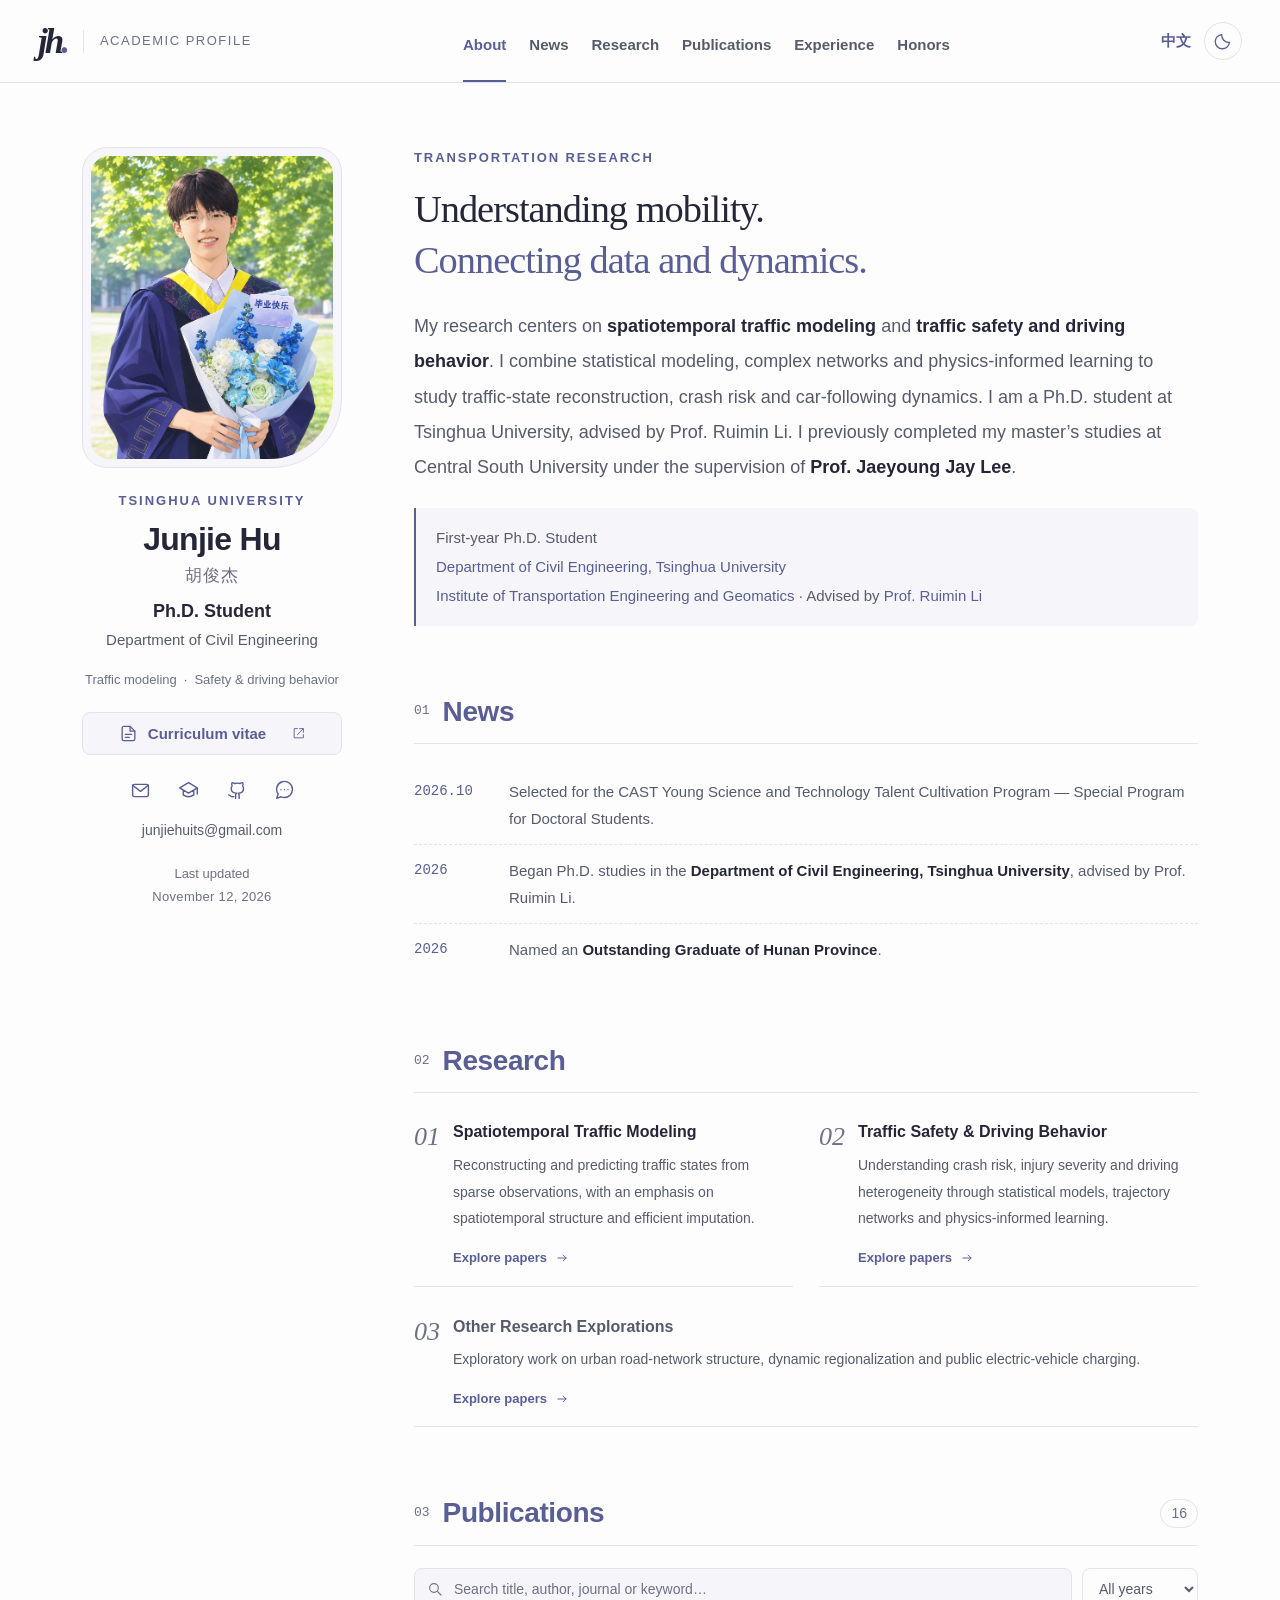
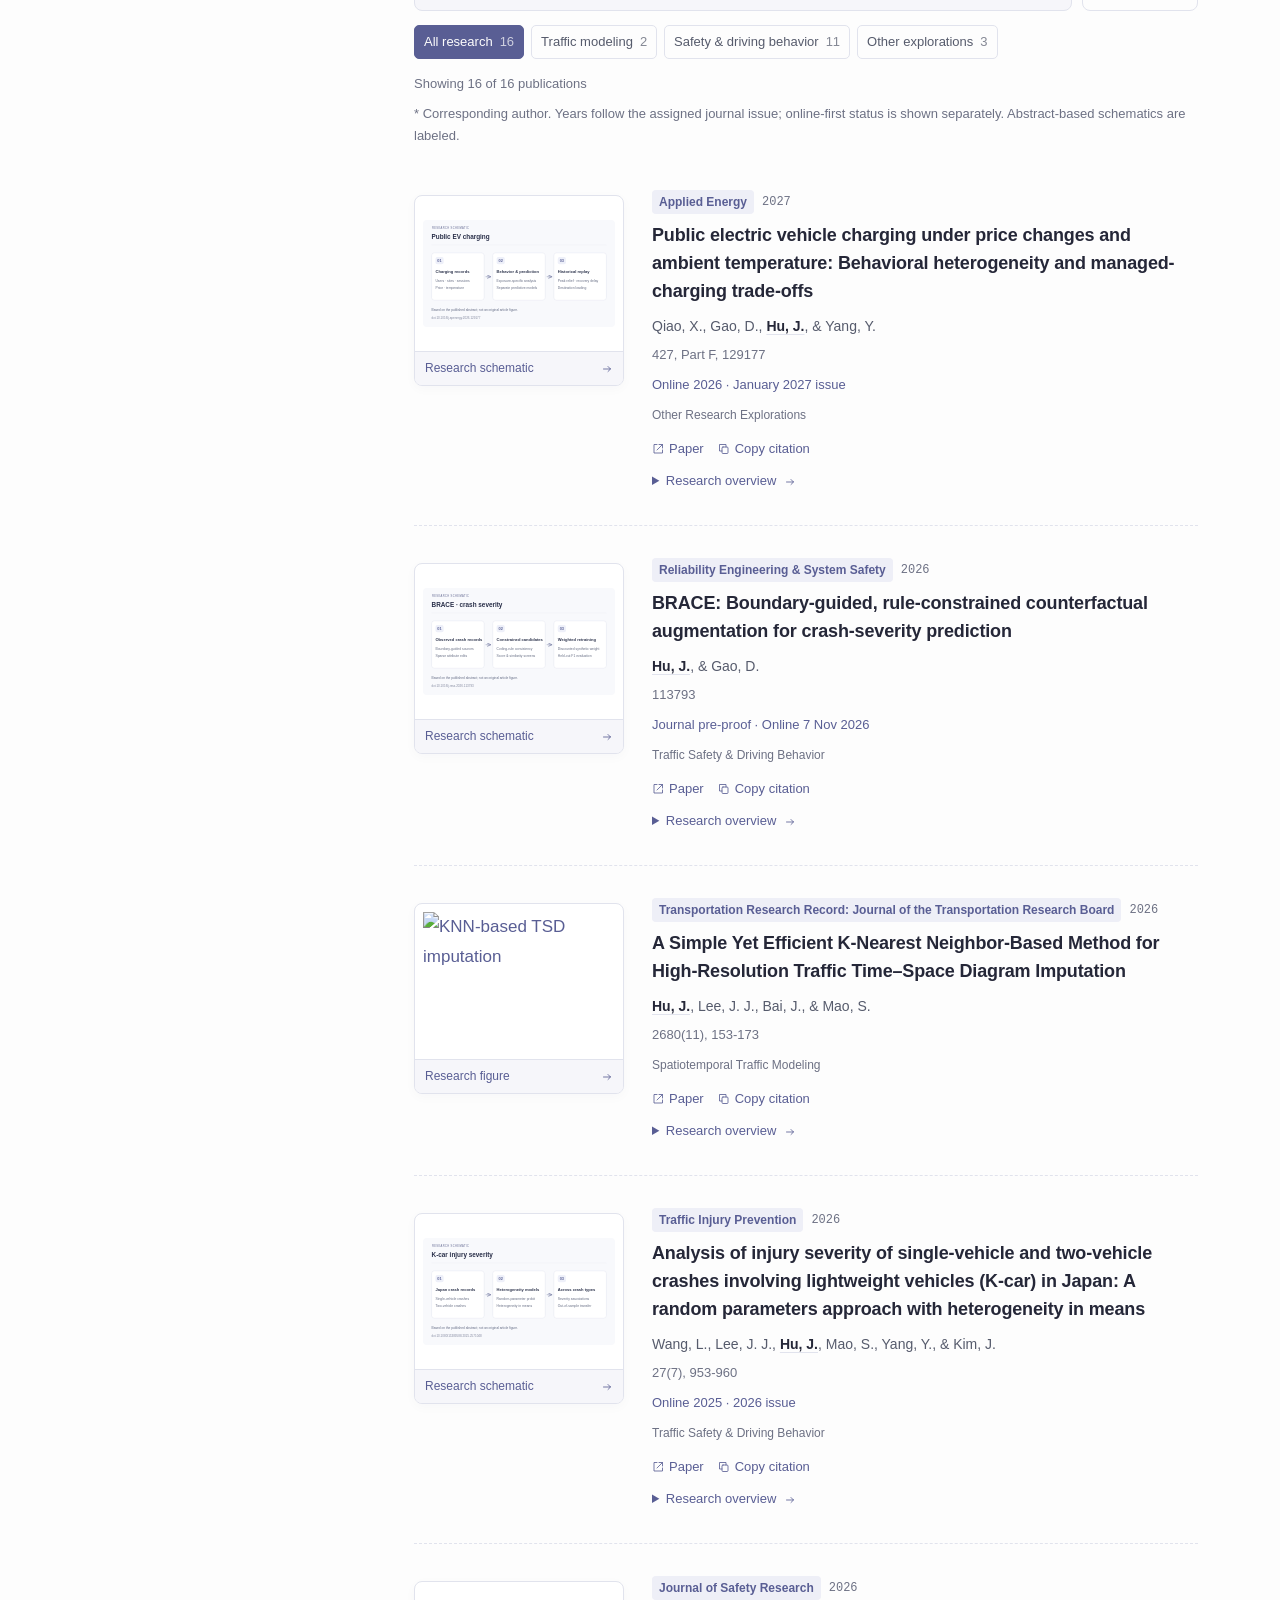
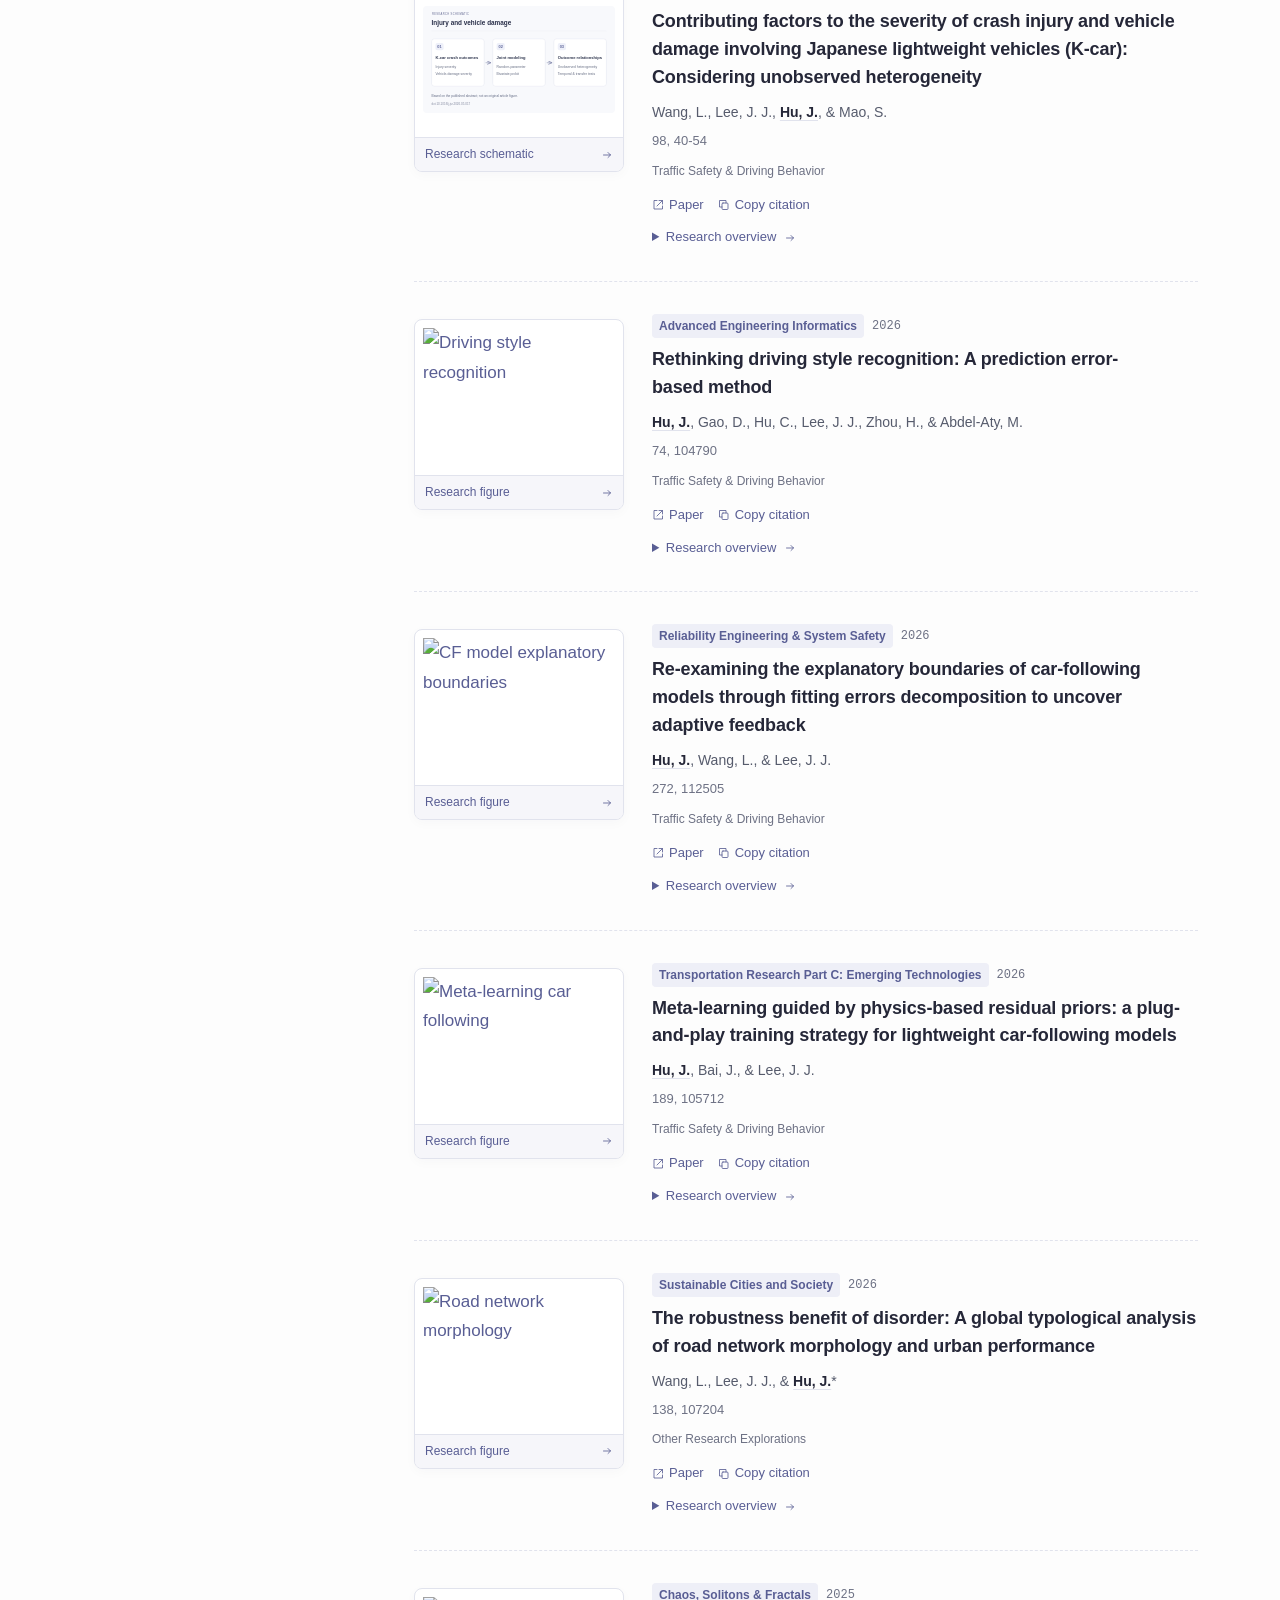
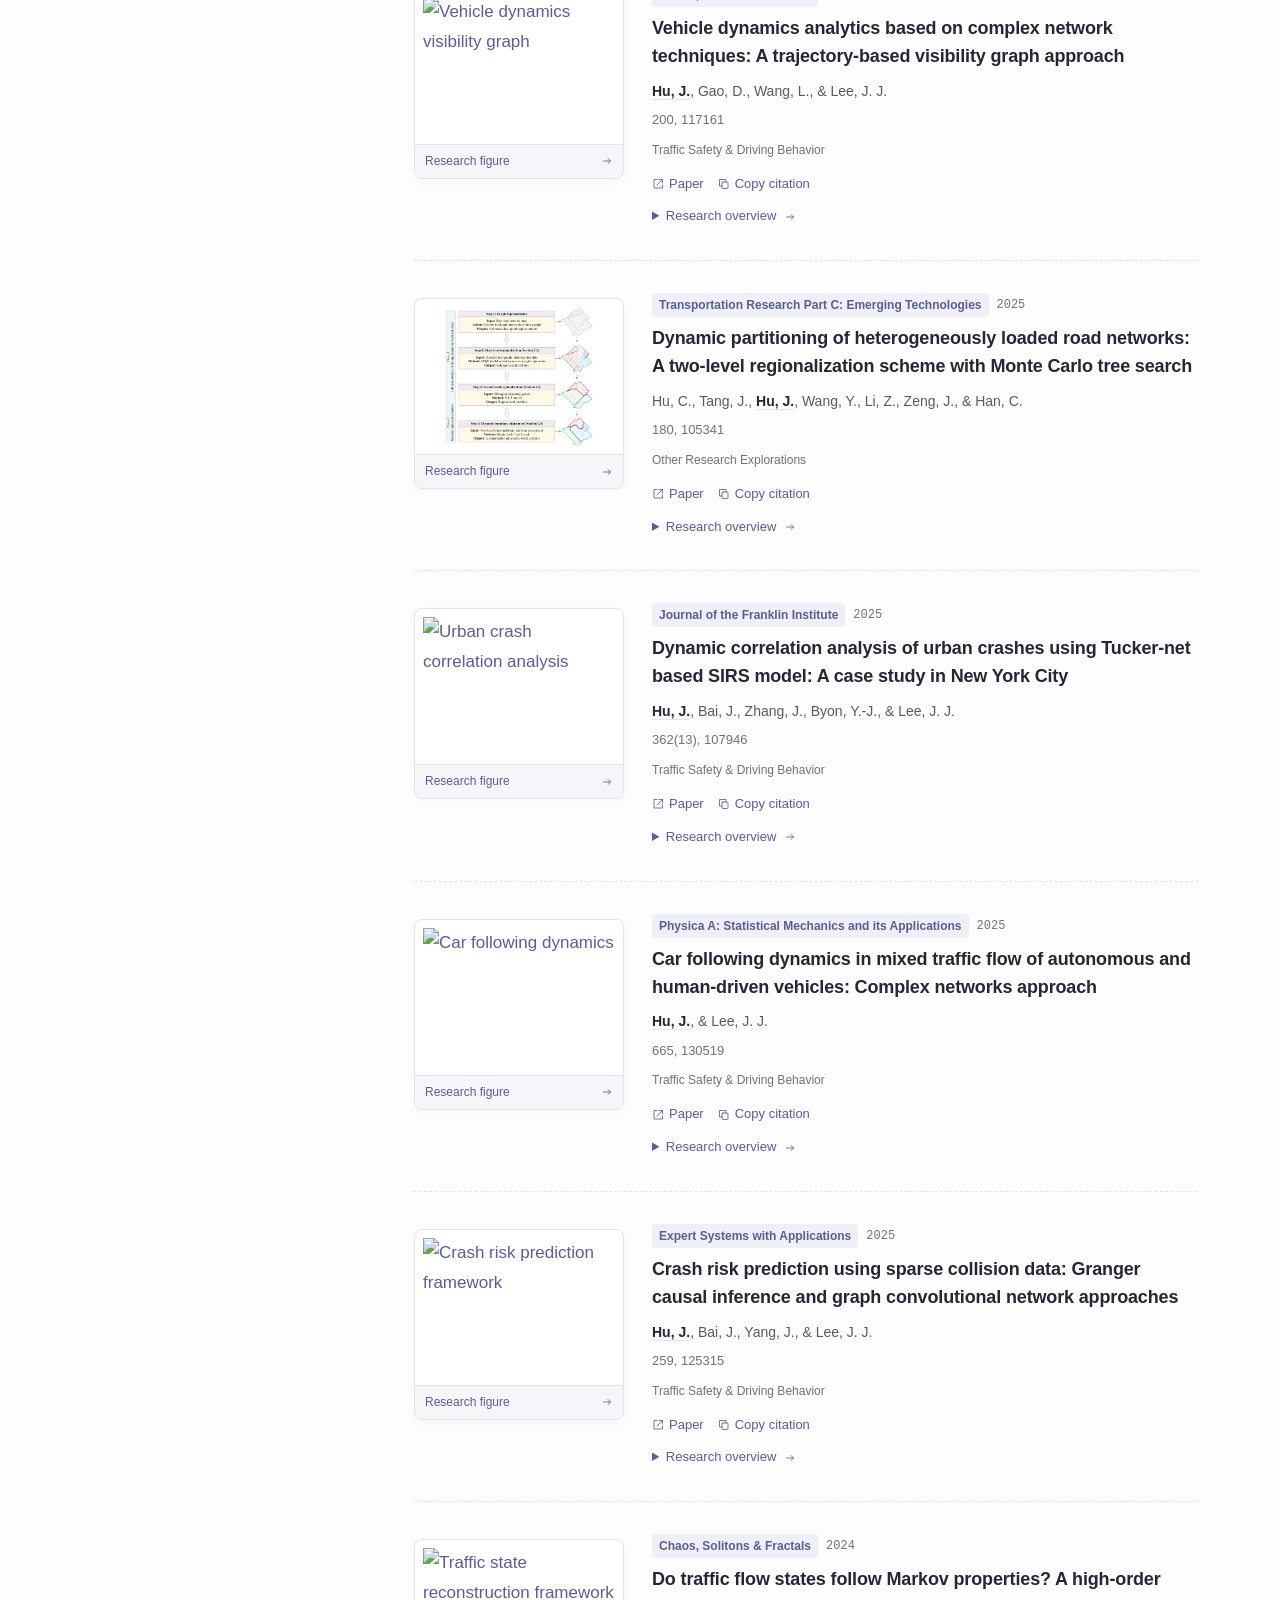
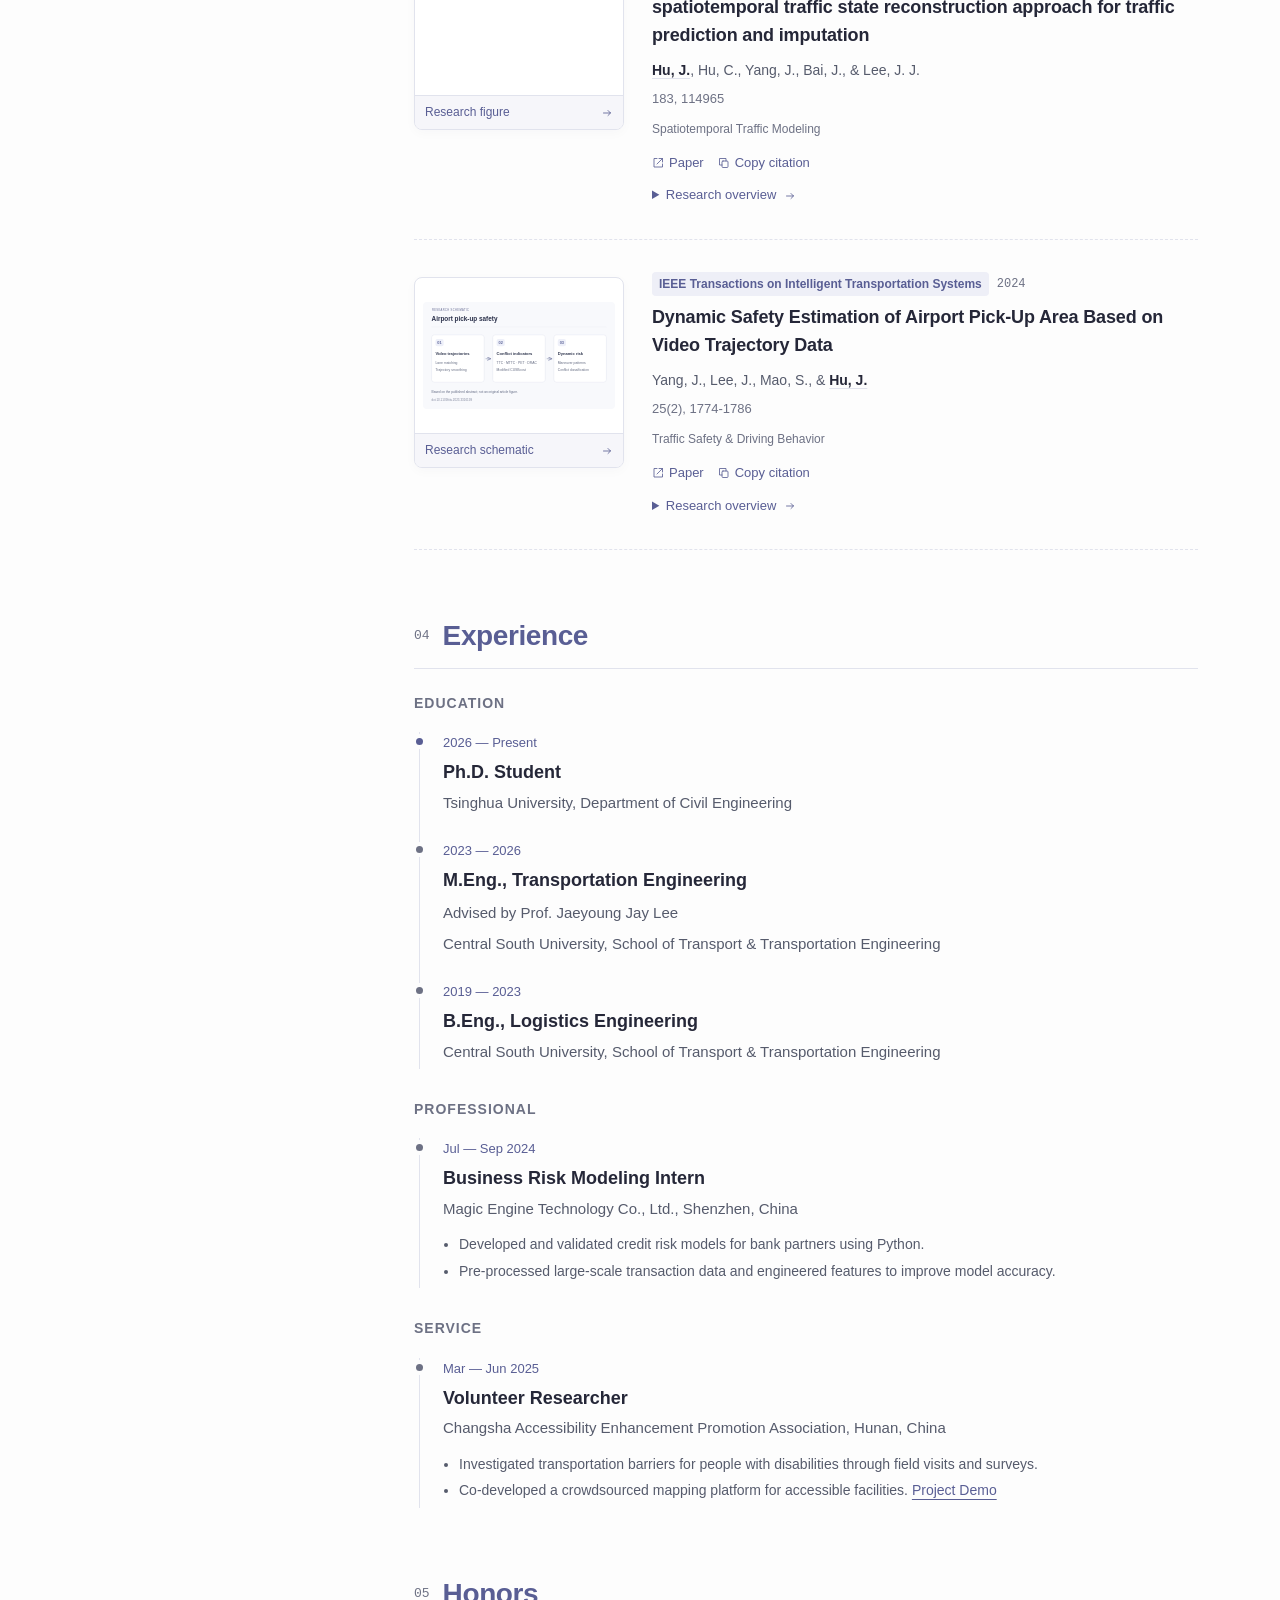
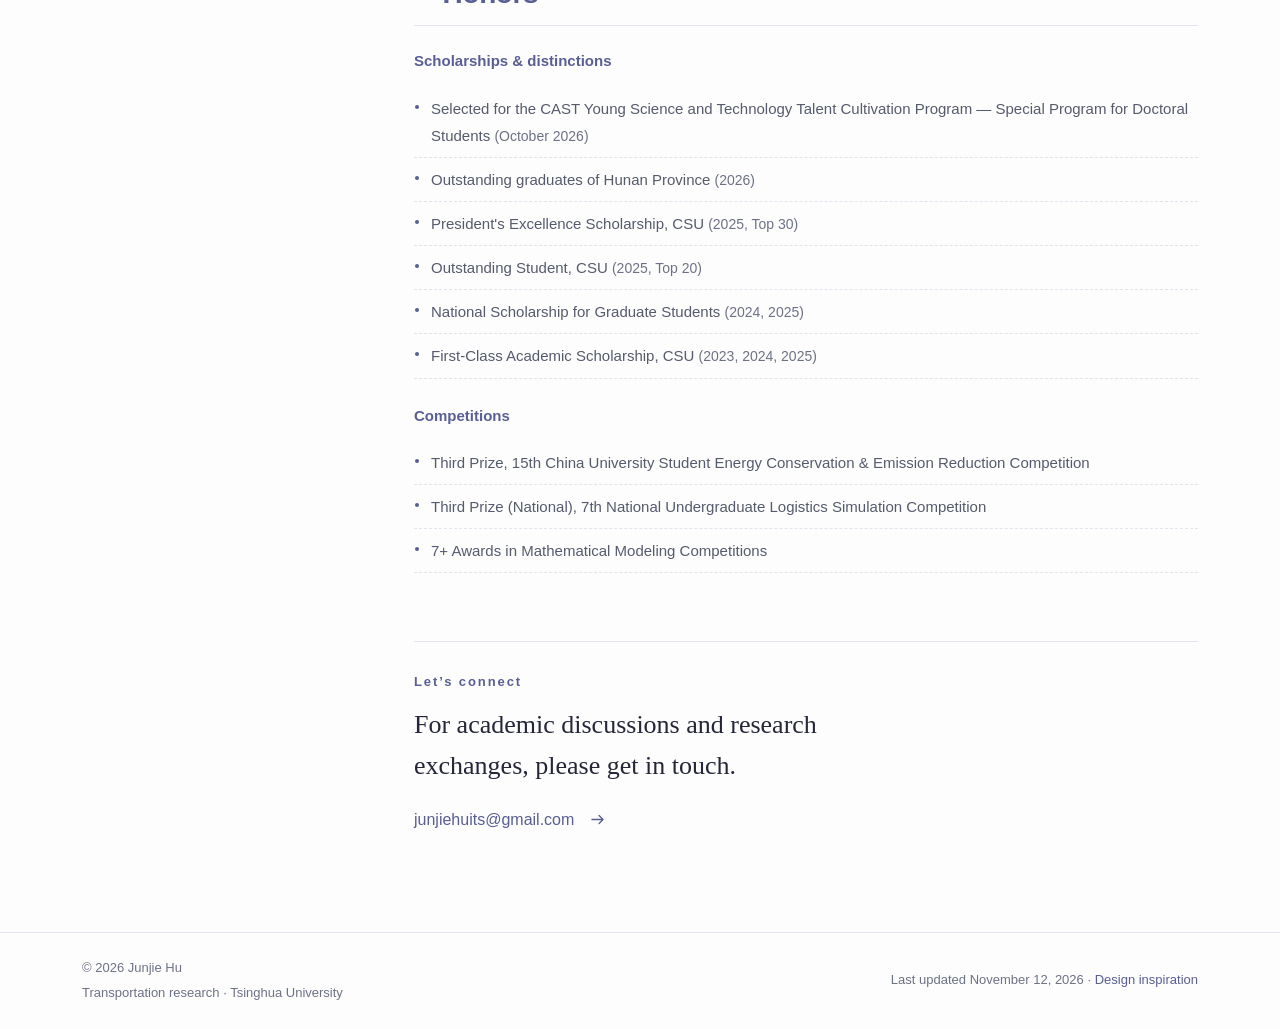
==== commit f8b5220b: "Refine typography and verify bilingual publication catalogue" ====
--- a/frontend/index.html
+++ b/frontend/index.html
@@ -2,19 +2,19 @@
 <html lang="en">
 <head>
   <meta charset="utf-8"><meta name="viewport" content="width=device-width, initial-scale=1">
-  <title>Junjie Hu | Transportation Research · Tsinghua University</title><meta name="description" content="My research focuses on spatiotemporal traffic data analytics, traffic safety modeling, and vehicle dynamics. I develop data-driven and physics-informed methods to address fundamental problems in transportation systems, including traffic state estimation, crash risk prediction, and driving behavior analysis. My work has appeared in Chaos, Solitons &amp; Fractals, Expert Systems with Applications, IEEE Trans. on ITS, Physica A, and Transportation Research Part C, among others.">
+  <title>Junjie Hu | Transportation Research · Tsinghua University</title><meta name="description" content="My research centers on spatiotemporal traffic modeling and traffic safety and driving behavior. I combine statistical modeling, complex networks and physics-informed learning to study traffic-state reconstruction, crash risk and car-following dynamics. I am a Ph.D. student at Tsinghua University, advised by Prof. Ruimin Li. I previously completed my master’s studies at Central South University under the supervision of Prof. Jaeyoung Jay Lee.">
   <meta name="theme-color" content="#5b6096"><meta property="og:type" content="profile">
-  <meta property="og:title" content="Junjie Hu | Transportation Research · Tsinghua University"><meta property="og:description" content="My research focuses on spatiotemporal traffic data analytics, traffic safety modeling, and vehicle dynamics. I develop data-driven and physics-informed methods to address fundamental problems in transportation systems, including traffic state estimation, crash risk prediction, and driving behavior analysis. My work has appeared in Chaos, Solitons &amp; Fractals, Expert Systems with Applications, IEEE Trans. on ITS, Physica A, and Transportation Research Part C, among others.">
+  <meta property="og:title" content="Junjie Hu | Transportation Research · Tsinghua University"><meta property="og:description" content="My research centers on spatiotemporal traffic modeling and traffic safety and driving behavior. I combine statistical modeling, complex networks and physics-informed learning to study traffic-state reconstruction, crash risk and car-following dynamics. I am a Ph.D. student at Tsinghua University, advised by Prof. Ruimin Li. I previously completed my master’s studies at Central South University under the supervision of Prof. Jaeyoung Jay Lee.">
   <meta property="og:image" content="https://junjiehu-traffic.github.io/junjiehuits/frontend/profile-anime.png"><meta property="og:url" content="https://junjiehu-traffic.github.io/junjiehuits/frontend/index.html">
   <meta property="og:locale" content="en_US">
   <meta name="twitter:card" content="summary_large_image">
   <link rel="canonical" href="https://junjiehu-traffic.github.io/junjiehuits/frontend/index.html">
   <link rel="alternate" hreflang="en" href="https://junjiehu-traffic.github.io/junjiehuits/frontend/index.html"><link rel="alternate" hreflang="zh-CN" href="https://junjiehu-traffic.github.io/junjiehuits/frontend/index_cn.html"><link rel="alternate" hreflang="x-default" href="https://junjiehu-traffic.github.io/junjiehuits/frontend/">
   <link rel="icon" href="favicon.svg" type="image/svg+xml">
-  <link rel="stylesheet" href="css/style.css?v=2026-11-12">
-  <script src="js/theme.js?v=2026-11-12"></script>
+  <link rel="stylesheet" href="css/style.css?v=2026-11-12-r2">
+  <script src="js/theme.js?v=2026-11-12-r2"></script>
   <script type="application/ld+json">{"@context": "https://schema.org", "@type": "Person", "name": "Junjie Hu", "alternateName": "胡俊杰", "url": "https://junjiehu-traffic.github.io/junjiehuits/frontend/", "image": "https://junjiehu-traffic.github.io/junjiehuits/frontend/profile-anime.png", "jobTitle": "Ph.D. Student", "affiliation": {"@type": "CollegeOrUniversity", "name": "Tsinghua University"}, "sameAs": ["https://scholar.google.com/citations?user=2Irk2E4AAAAJ", "https://github.com/junjiehu-traffic"]}</script>
-  <script src="js/main.js?v=2026-11-12" defer></script>
+  <script src="js/main.js?v=2026-11-12-r2" defer></script>
 </head>
 <body>
 <a class="skip-link" href="#main">Skip to content</a>
@@ -27,133 +27,165 @@
   <aside class="profile" aria-label="Academic profile">
     <div class="portrait-frame"><img class="portrait" src="profile-anime.png" alt="Anime portrait of Junjie Hu in graduation attire" width="1122" height="1402" fetchpriority="high"></div>
     <div class="profile-info"><p class="profile-kicker">Tsinghua University</p><h1>Junjie Hu<span>胡俊杰</span></h1><p class="profile-role">Ph.D. Student</p><p class="profile-department">Department of Civil Engineering</p>
-    <div class="profile-topics"><span>Traffic data</span><span>Traffic safety</span><span>Vehicle dynamics</span></div>
+    <div class="profile-topics"><span>Traffic modeling</span><span>Safety & driving behavior</span></div>
     <a class="cv-link" href="JunjieHu_CV.pdf" target="_blank" rel="noopener"><svg viewBox="0 0 24 24" fill="none" stroke="currentColor" stroke-width="1.65" stroke-linecap="round" stroke-linejoin="round" aria-hidden="true"><path d="M14 3H6a2 2 0 0 0-2 2v14a2 2 0 0 0 2 2h12a2 2 0 0 0 2-2V9z"/><path d="M14 3v6h6M8 13h8M8 17h5"/></svg>Curriculum vitae<svg viewBox="0 0 24 24" fill="none" stroke="currentColor" stroke-width="1.65" stroke-linecap="round" stroke-linejoin="round" aria-hidden="true"><path d="M14 3h7v7M21 3 10 14M10 3H4v17h17v-6"/></svg></a>
     <div class="social-links"><a href="mailto:junjiehuits@gmail.com" aria-label="Email" title="Email"><svg viewBox="0 0 24 24" fill="none" stroke="currentColor" stroke-width="1.65" stroke-linecap="round" stroke-linejoin="round" aria-hidden="true"><rect x="3" y="5" width="18" height="14" rx="2"/><path d="m3 6 9 7 9-7"/></svg></a><a href="https://scholar.google.com/citations?hl=en&amp;user=2Irk2E4AAAAJ" target="_blank" rel="noopener" aria-label="Google Scholar" title="Google Scholar"><svg viewBox="0 0 24 24" fill="none" stroke="currentColor" stroke-width="1.65" stroke-linecap="round" stroke-linejoin="round" aria-hidden="true"><path d="m2 9 10-6 10 6-10 6zM6 12v5c4 3 8 3 12 0v-5M22 9v7"/></svg></a><a href="https://github.com/junjiehu-traffic" target="_blank" rel="noopener" aria-label="GitHub" title="GitHub"><svg viewBox="0 0 24 24" fill="none" stroke="currentColor" stroke-width="1.65" stroke-linecap="round" stroke-linejoin="round" aria-hidden="true"><path d="M9 19c-4 1-4-2-6-2m12 4v-4a3 3 0 0 0-1-2c3 0 6-1 6-5a4 4 0 0 0-1-3 4 4 0 0 0 0-4s-1 0-3 1a11 11 0 0 0-6 0C8 3 7 3 7 3a4 4 0 0 0 0 4 4 4 0 0 0-1 3c0 4 3 5 6 5a3 3 0 0 0-1 2v4"/></svg></a><a href="wechat.jpg" class="wechat-link" aria-label="WeChat" title="WeChat"><svg viewBox="0 0 24 24" fill="none" stroke="currentColor" stroke-width="1.65" stroke-linecap="round" stroke-linejoin="round" aria-hidden="true"><path d="M21 11a9 9 0 0 1-9 9 11 11 0 0 1-4-.8L3 21l1.8-5A9 9 0 1 1 21 11Z"/><path d="M8 11h.01M12 11h.01M16 11h.01"/></svg></a></div>
     <a class="profile-email" href="mailto:junjiehuits@gmail.com">junjiehuits@gmail.com</a><p class="last-updated">Last updated<time datetime="2026-11-12">November 12, 2026</time></p></div>
   </aside>
   <main id="main">
-    <section id="about" aria-labelledby="about-title" class="about-section"><p class="eyebrow">TRANSPORTATION RESEARCH</p><h2 id="about-title">Understanding mobility.<br><span>Connecting data and dynamics.</span></h2><div class="biography"><p>My research focuses on <em>spatiotemporal traffic data analytics</em>, <em>traffic safety modeling</em>, and <em>vehicle dynamics</em>. I develop data-driven and physics-informed methods to address fundamental problems in transportation systems, including traffic state estimation, crash risk prediction, and driving behavior analysis. My work has appeared in <em>Chaos, Solitons &amp; Fractals</em>, <em>Expert Systems with Applications</em>, <em>IEEE Trans. on ITS</em>, <em>Physica A</em>, and <em>Transportation Research Part C</em>, among others.</p></div><div class="affiliation">First-year Ph.D. Student<br/>
+    <section id="about" aria-labelledby="about-title" class="about-section"><p class="eyebrow">TRANSPORTATION RESEARCH</p><h2 id="about-title">Understanding mobility.<br><span>Connecting data and dynamics.</span></h2><div class="biography"><p>My research centers on <em>spatiotemporal traffic modeling</em> and <em>traffic safety and driving behavior</em>. I combine statistical modeling, complex networks and physics-informed learning to study traffic-state reconstruction, crash risk and car-following dynamics. I am a Ph.D. student at Tsinghua University, advised by Prof. Ruimin Li. I previously completed my master’s studies at Central South University under the supervision of <em>Prof. Jaeyoung Jay Lee</em>.</p></div><div class="affiliation">First-year Ph.D. Student<br/>
 <a href="https://www.civil.tsinghua.edu.cn/ceen/" rel="noopener" target="_blank">Department of Civil Engineering, Tsinghua University</a><br/>
 <a href="https://www.civil.tsinghua.edu.cn/ceen/Faculties/Faculty/Institute_of_Transportation_Engineering_and_Geom.htm" rel="noopener" target="_blank">Institute of Transportation Engineering and Geomatics</a>
         · Advised by <a href="https://www.civil.tsinghua.edu.cn/ceen/info/1062/1205.htm" rel="noopener" target="_blank">Prof. Ruimin Li</a></div></section>
-    <section id="news" aria-labelledby="heading-news"><div class="section-heading"><h2 id="heading-news"><span class="section-number" aria-hidden="true">01</span>News</h2></div><ol class="news-list"><li class="news-featured"><time datetime="2026-10">2026.10</time><p>Selected for the <strong>CAST Young Science and Technology Talent Cultivation Program — Special Program for Doctoral Students</strong>.</p></li><li><time datetime="2026">2026</time><p>Began Ph.D. studies in the <strong>Department of Civil Engineering, Tsinghua University</strong>, advised by Prof. Ruimin Li.</p></li><li><time datetime="2026">2026</time><p>Named an <strong>Outstanding Graduate of Hunan Province</strong>.</p></li></ol></section>
-    <section id="research" aria-labelledby="heading-research"><div class="section-heading"><h2 id="heading-research"><span class="section-number" aria-hidden="true">02</span>Research</h2></div><div class="research-grid"><a class="research-item" href="#publications" data-research="0"><span class="research-index">01</span><div><h3>Spatiotemporal Traffic Data Analytics</h3><p>Traffic state reconstruction, prediction and imputation from sparse spatiotemporal observations.</p><span class="research-link">Explore papers <svg viewBox="0 0 24 24" fill="none" stroke="currentColor" stroke-width="1.65" stroke-linecap="round" stroke-linejoin="round" aria-hidden="true"><path d="M5 12h14m-5-5 5 5-5 5"/></svg></span></div></a><a class="research-item" href="#publications" data-research="1"><span class="research-index">02</span><div><h3>Traffic Safety &amp; Crash Risk Modeling</h3><p>Crash risk prediction and injury severity analysis with causal, spatial and statistical models.</p><span class="research-link">Explore papers <svg viewBox="0 0 24 24" fill="none" stroke="currentColor" stroke-width="1.65" stroke-linecap="round" stroke-linejoin="round" aria-hidden="true"><path d="M5 12h14m-5-5 5 5-5 5"/></svg></span></div></a><a class="research-item" href="#publications" data-research="2"><span class="research-index">03</span><div><h3>Vehicle Dynamics &amp; Driving Behavior</h3><p>Car-following behavior, trajectory networks and physics-informed learning for vehicle dynamics.</p><span class="research-link">Explore papers <svg viewBox="0 0 24 24" fill="none" stroke="currentColor" stroke-width="1.65" stroke-linecap="round" stroke-linejoin="round" aria-hidden="true"><path d="M5 12h14m-5-5 5 5-5 5"/></svg></span></div></a><a class="research-item" href="#publications" data-research="3"><span class="research-index">04</span><div><h3>Urban Transportation Networks</h3><p>Road network morphology, robustness and regionalization in urban transportation systems.</p><span class="research-link">Explore papers <svg viewBox="0 0 24 24" fill="none" stroke="currentColor" stroke-width="1.65" stroke-linecap="round" stroke-linejoin="round" aria-hidden="true"><path d="M5 12h14m-5-5 5 5-5 5"/></svg></span></div></a></div></section>
-    <section id="publications" aria-labelledby="heading-publications"><div class="section-heading"><h2 id="heading-publications"><span class="section-number" aria-hidden="true">03</span>Publications</h2><span class="section-count">14</span></div>
-      <div class="publication-tools enhanced"><div class="search-row"><label class="search-field"><svg viewBox="0 0 24 24" fill="none" stroke="currentColor" stroke-width="1.65" stroke-linecap="round" stroke-linejoin="round" aria-hidden="true"><circle cx="10.5" cy="10.5" r="6.5"/><path d="m16 16 5 5"/></svg><span class="sr-only">Search publications</span><input id="publication-search" type="search" placeholder="Search title, author, journal or keyword…" autocomplete="off"></label><label class="year-field"><span class="sr-only">Year</span><select id="year-filter" aria-label="Year"><option value="all">All years</option><option>2026</option><option>2025</option><option>2024</option></select></label></div>
-      <div class="topic-filters" role="group" aria-label="Research"><button type="button" data-filter="all" aria-pressed="true">All research<span>14</span></button><button type="button" data-filter="0" aria-pressed="false">Traffic data<span>2</span></button><button type="button" data-filter="1" aria-pressed="false">Traffic safety<span>5</span></button><button type="button" data-filter="2" aria-pressed="false">Vehicle dynamics<span>5</span></button><button type="button" data-filter="3" aria-pressed="false">Urban networks<span>2</span></button></div><div class="results-row"><p id="result-count" role="status" aria-live="polite">Showing all 14 publications</p><button id="reset-filters" type="button" hidden>Reset filters</button></div></div>
-      <p class="publication-note">* Corresponding author. Paper titles are shown in their original language.</p><div class="publications-list"><article class="paper" id="paper-2" data-topic="0" data-year="2026">
-      <a class="paper-thumbnail" href="images/fig2.jpg" data-preview="2" aria-label="Research overview: A Simple Yet Efficient K-Nearest Neighbor-Based Method for High-Resolution Traffic Time-Space Diagram Imputation."><img src="images/fig2.jpg" alt="KNN-based TSD imputation" loading="lazy" decoding="async"><span>Research overview <svg viewBox="0 0 24 24" fill="none" stroke="currentColor" stroke-width="1.65" stroke-linecap="round" stroke-linejoin="round" aria-hidden="true"><path d="M5 12h14m-5-5 5 5-5 5"/></svg></span></a><div class="paper-content">
-        <div class="paper-venue"><span>Transportation Research Record</span><time>2026</time></div>
-        <h3>A Simple Yet Efficient K-Nearest Neighbor-Based Method for High-Resolution Traffic Time-Space Diagram Imputation.</h3>
-        <p class="paper-authors"><strong>Hu, J.</strong>, Bai, J., &amp; Lee, J.</p>
-        <p class="paper-topic">Spatiotemporal Traffic Data Analytics</p>
-        <div class="paper-actions"><button class="copy-citation enhanced" type="button"><svg viewBox="0 0 24 24" fill="none" stroke="currentColor" stroke-width="1.65" stroke-linecap="round" stroke-linejoin="round" aria-hidden="true"><rect x="8" y="8" width="12" height="13" rx="2"/><path d="M16 8V3H3v13h5"/></svg>Copy citation</button></div>
-        <details class="paper-details"><summary>Research overview <svg viewBox="0 0 24 24" fill="none" stroke="currentColor" stroke-width="1.65" stroke-linecap="round" stroke-linejoin="round" aria-hidden="true"><path d="M5 12h14m-5-5 5 5-5 5"/></svg></summary><div class="detail-content"><h4>Research contribution</h4><p>Proposed a modified KNN framework for reconstructing Time-Space Diagrams from sparse data by matching spatiotemporal neighborhood features defined by Queen Contiguity Spatial Rule, with analytical error-propagation bounds derived via Green's function theory.</p><figure><a href="images/fig2.jpg" target="_blank" rel="noopener" title="Open original figure"><img src="images/fig2.jpg" alt="KNN-based TSD imputation" loading="lazy"></a><figcaption>Figure 2. Efficient KNN-based high-resolution traffic time-space diagram imputation.</figcaption></figure></div></details>
-      </div></article><article class="paper" id="paper-7" data-topic="1" data-year="2026">
-      <div class="paper-typography" aria-hidden="true"><span>2026</span><strong>Journal of Safety Research</strong><i>JH / 07</i></div><div class="paper-content">
+    <section id="news" aria-labelledby="heading-news"><div class="section-heading"><h2 id="heading-news"><span class="section-number" aria-hidden="true">01</span>News</h2></div><ol class="news-list"><li><time datetime="2026-10">2026.10</time><p>Selected for the CAST Young Science and Technology Talent Cultivation Program — Special Program for Doctoral Students.</p></li><li><time datetime="2026">2026</time><p>Began Ph.D. studies in the <strong>Department of Civil Engineering, Tsinghua University</strong>, advised by Prof. Ruimin Li.</p></li><li><time datetime="2026">2026</time><p>Named an <strong>Outstanding Graduate of Hunan Province</strong>.</p></li></ol></section>
+    <section id="research" aria-labelledby="heading-research"><div class="section-heading"><h2 id="heading-research"><span class="section-number" aria-hidden="true">02</span>Research</h2></div><div class="research-grid"><a class="research-item" href="#publications" data-research="0"><span class="research-index">01</span><div><h3>Spatiotemporal Traffic Modeling</h3><p>Reconstructing and predicting traffic states from sparse observations, with an emphasis on spatiotemporal structure and efficient imputation.</p><span class="research-link">Explore papers <svg viewBox="0 0 24 24" fill="none" stroke="currentColor" stroke-width="1.65" stroke-linecap="round" stroke-linejoin="round" aria-hidden="true"><path d="M5 12h14m-5-5 5 5-5 5"/></svg></span></div></a><a class="research-item" href="#publications" data-research="1"><span class="research-index">02</span><div><h3>Traffic Safety &amp; Driving Behavior</h3><p>Understanding crash risk, injury severity and driving heterogeneity through statistical models, trajectory networks and physics-informed learning.</p><span class="research-link">Explore papers <svg viewBox="0 0 24 24" fill="none" stroke="currentColor" stroke-width="1.65" stroke-linecap="round" stroke-linejoin="round" aria-hidden="true"><path d="M5 12h14m-5-5 5 5-5 5"/></svg></span></div></a><a class="research-item" href="#publications" data-research="2"><span class="research-index">03</span><div><h3>Other Research Explorations</h3><p>Exploratory work on urban road-network structure, dynamic regionalization and public electric-vehicle charging.</p><span class="research-link">Explore papers <svg viewBox="0 0 24 24" fill="none" stroke="currentColor" stroke-width="1.65" stroke-linecap="round" stroke-linejoin="round" aria-hidden="true"><path d="M5 12h14m-5-5 5 5-5 5"/></svg></span></div></a></div></section>
+    <section id="publications" aria-labelledby="heading-publications"><div class="section-heading"><h2 id="heading-publications"><span class="section-number" aria-hidden="true">03</span>Publications</h2><span class="section-count">16</span></div>
+      <div class="publication-tools enhanced"><div class="search-row"><label class="search-field"><svg viewBox="0 0 24 24" fill="none" stroke="currentColor" stroke-width="1.65" stroke-linecap="round" stroke-linejoin="round" aria-hidden="true"><circle cx="10.5" cy="10.5" r="6.5"/><path d="m16 16 5 5"/></svg><span class="sr-only">Search publications</span><input id="publication-search" type="search" placeholder="Search title, author, journal or keyword…" autocomplete="off"></label><label class="year-field"><span class="sr-only">Year</span><select id="year-filter" aria-label="Year"><option value="all">All years</option><option>2027</option><option>2026</option><option>2025</option><option>2024</option></select></label></div>
+      <div class="topic-filters" role="group" aria-label="Research"><button type="button" data-filter="all" aria-pressed="true">All research<span>16</span></button><button type="button" data-filter="0" aria-pressed="false">Traffic modeling<span>2</span></button><button type="button" data-filter="1" aria-pressed="false">Safety & driving behavior<span>11</span></button><button type="button" data-filter="2" aria-pressed="false">Other explorations<span>3</span></button></div><div class="results-row"><p id="result-count" role="status" aria-live="polite">Showing all 16 publications</p><button id="reset-filters" type="button" hidden>Reset filters</button></div></div>
+      <p class="publication-note">* Corresponding author. Years follow the assigned journal issue; online-first status is shown separately. Abstract-based schematics are labeled.</p><div class="publications-list"><article class="paper" id="paper-15" data-topic="2" data-year="2027" data-citation="Qiao, X., Gao, D., Hu, J., &amp; Yang, Y. (2027). Public electric vehicle charging under price changes and ambient temperature: Behavioral heterogeneity and managed-charging trade-offs. Applied Energy, 427, Part F, 129177. https://doi.org/10.1016/j.apenergy.2026.129177">
+      <a class="paper-thumbnail" href="images/schematic-15-en.svg" data-preview="15" aria-label="Research overview: Public electric vehicle charging under price changes and ambient temperature: Behavioral heterogeneity and managed-charging trade-offs"><img src="images/schematic-15-en.svg" alt="Public EV charging — abstract-based schematic" loading="lazy" decoding="async"><span>Research schematic <svg viewBox="0 0 24 24" fill="none" stroke="currentColor" stroke-width="1.65" stroke-linecap="round" stroke-linejoin="round" aria-hidden="true"><path d="M5 12h14m-5-5 5 5-5 5"/></svg></span></a><div class="paper-content">
+        <div class="paper-venue"><span>Applied Energy</span><time>2027</time></div>
+        <h3>Public electric vehicle charging under price changes and ambient temperature: Behavioral heterogeneity and managed-charging trade-offs</h3>
+        <p class="paper-authors">Qiao, X., Gao, D., <strong>Hu, J.</strong>, &amp; Yang, Y.</p>
+        <p class="paper-bibliographic">427, Part F, 129177</p><p class="paper-status">Online 2026 · January 2027 issue</p>
+        <p class="paper-topic">Other Research Explorations</p>
+        <div class="paper-actions"><a href="https://doi.org/10.1016/j.apenergy.2026.129177" target="_blank" rel="noopener"><svg viewBox="0 0 24 24" fill="none" stroke="currentColor" stroke-width="1.65" stroke-linecap="round" stroke-linejoin="round" aria-hidden="true"><path d="M14 3h7v7M21 3 10 14M10 3H4v17h17v-6"/></svg>Paper</a><button class="copy-citation enhanced" type="button"><svg viewBox="0 0 24 24" fill="none" stroke="currentColor" stroke-width="1.65" stroke-linecap="round" stroke-linejoin="round" aria-hidden="true"><rect x="8" y="8" width="12" height="13" rx="2"/><path d="M16 8V3H3v13h5"/></svg>Copy citation</button></div>
+        <details class="paper-details"><summary>Research overview <svg viewBox="0 0 24 24" fill="none" stroke="currentColor" stroke-width="1.65" stroke-linecap="round" stroke-linejoin="round" aria-hidden="true"><path d="M5 12h14m-5-5 5 5-5 5"/></svg></summary><div class="detail-content"><h4>Research summary</h4><p>Studies behavioral heterogeneity in 441,077 public charging sessions and evaluates managed-charging decisions in a 184-day retrospective replay. The analysis distinguishes price and temperature evidence from predictive screening and quantifies trade-offs among peak relief, recovery delay and destination loading.</p><figure><a href="images/schematic-15-en.svg" target="_blank" rel="noopener" title="Open full-size figure"><img src="images/schematic-15-en.svg" alt="Public EV charging — abstract-based schematic" loading="lazy"></a><figcaption>Research schematic prepared from the published abstract; not an original figure.  <a href="https://doi.org/10.1016/j.apenergy.2026.129177" target="_blank" rel="noopener">Source</a></figcaption></figure></div></details>
+      </div></article><article class="paper" id="paper-16" data-topic="1" data-year="2026" data-citation="Hu, J., &amp; Gao, D. (2026). BRACE: Boundary-guided, rule-constrained counterfactual augmentation for crash-severity prediction. Reliability Engineering &amp; System Safety, 113793. https://doi.org/10.1016/j.ress.2026.113793">
+      <a class="paper-thumbnail" href="images/schematic-16-en.svg" data-preview="16" aria-label="Research overview: BRACE: Boundary-guided, rule-constrained counterfactual augmentation for crash-severity prediction"><img src="images/schematic-16-en.svg" alt="BRACE · crash severity — abstract-based schematic" loading="lazy" decoding="async"><span>Research schematic <svg viewBox="0 0 24 24" fill="none" stroke="currentColor" stroke-width="1.65" stroke-linecap="round" stroke-linejoin="round" aria-hidden="true"><path d="M5 12h14m-5-5 5 5-5 5"/></svg></span></a><div class="paper-content">
+        <div class="paper-venue"><span>Reliability Engineering &amp; System Safety</span><time>2026</time></div>
+        <h3>BRACE: Boundary-guided, rule-constrained counterfactual augmentation for crash-severity prediction</h3>
+        <p class="paper-authors"><strong>Hu, J.</strong>, &amp; Gao, D.</p>
+        <p class="paper-bibliographic">113793</p><p class="paper-status">Journal pre-proof · Online 7 Nov 2026</p>
+        <p class="paper-topic">Traffic Safety &amp; Driving Behavior</p>
+        <div class="paper-actions"><a href="https://doi.org/10.1016/j.ress.2026.113793" target="_blank" rel="noopener"><svg viewBox="0 0 24 24" fill="none" stroke="currentColor" stroke-width="1.65" stroke-linecap="round" stroke-linejoin="round" aria-hidden="true"><path d="M14 3h7v7M21 3 10 14M10 3H4v17h17v-6"/></svg>Paper</a><button class="copy-citation enhanced" type="button"><svg viewBox="0 0 24 24" fill="none" stroke="currentColor" stroke-width="1.65" stroke-linecap="round" stroke-linejoin="round" aria-hidden="true"><rect x="8" y="8" width="12" height="13" rx="2"/><path d="M16 8V3H3v13h5"/></svg>Copy citation</button></div>
+        <details class="paper-details"><summary>Research overview <svg viewBox="0 0 24 24" fill="none" stroke="currentColor" stroke-width="1.65" stroke-linecap="round" stroke-linejoin="round" aria-hidden="true"><path d="M5 12h14m-5-5 5 5-5 5"/></svg></summary><div class="detail-content"><h4>Research summary</h4><p>BRACE generates sparse, coding-consistent counterfactual crash records and discounts their weight during retraining. Evaluation on five California counties supports improved F1 most clearly against SMOTEN and TVAE; model-response analyses describe predictive associations rather than causal effects.</p><figure><a href="images/schematic-16-en.svg" target="_blank" rel="noopener" title="Open full-size figure"><img src="images/schematic-16-en.svg" alt="BRACE · crash severity — abstract-based schematic" loading="lazy"></a><figcaption>Research schematic prepared from the published abstract; not an original figure.  <a href="https://doi.org/10.1016/j.ress.2026.113793" target="_blank" rel="noopener">Source</a></figcaption></figure></div></details>
+      </div></article><article class="paper" id="paper-2" data-topic="0" data-year="2026" data-citation="Hu, J., Lee, J. J., Bai, J., &amp; Mao, S. (2026). A Simple Yet Efficient K-Nearest Neighbor-Based Method for High-Resolution Traffic Time–Space Diagram Imputation. Transportation Research Record: Journal of the Transportation Research Board, 2680(11), 153-173. https://doi.org/10.1177/03611981261419011">
+      <a class="paper-thumbnail" href="images/fig2.jpg" data-preview="2" aria-label="Research overview: A Simple Yet Efficient K-Nearest Neighbor-Based Method for High-Resolution Traffic Time–Space Diagram Imputation"><img src="images/fig2.jpg" alt="KNN-based TSD imputation" loading="lazy" decoding="async"><span>Research figure <svg viewBox="0 0 24 24" fill="none" stroke="currentColor" stroke-width="1.65" stroke-linecap="round" stroke-linejoin="round" aria-hidden="true"><path d="M5 12h14m-5-5 5 5-5 5"/></svg></span></a><div class="paper-content">
+        <div class="paper-venue"><span>Transportation Research Record: Journal of the Transportation Research Board</span><time>2026</time></div>
+        <h3>A Simple Yet Efficient K-Nearest Neighbor-Based Method for High-Resolution Traffic Time–Space Diagram Imputation</h3>
+        <p class="paper-authors"><strong>Hu, J.</strong>, Lee, J. J., Bai, J., &amp; Mao, S.</p>
+        <p class="paper-bibliographic">2680(11), 153-173</p>
+        <p class="paper-topic">Spatiotemporal Traffic Modeling</p>
+        <div class="paper-actions"><a href="https://doi.org/10.1177/03611981261419011" target="_blank" rel="noopener"><svg viewBox="0 0 24 24" fill="none" stroke="currentColor" stroke-width="1.65" stroke-linecap="round" stroke-linejoin="round" aria-hidden="true"><path d="M14 3h7v7M21 3 10 14M10 3H4v17h17v-6"/></svg>Paper</a><button class="copy-citation enhanced" type="button"><svg viewBox="0 0 24 24" fill="none" stroke="currentColor" stroke-width="1.65" stroke-linecap="round" stroke-linejoin="round" aria-hidden="true"><rect x="8" y="8" width="12" height="13" rx="2"/><path d="M16 8V3H3v13h5"/></svg>Copy citation</button></div>
+        <details class="paper-details"><summary>Research overview <svg viewBox="0 0 24 24" fill="none" stroke="currentColor" stroke-width="1.65" stroke-linecap="round" stroke-linejoin="round" aria-hidden="true"><path d="M5 12h14m-5-5 5 5-5 5"/></svg></summary><div class="detail-content"><h4>Research summary</h4><p>Reconstructs high-resolution traffic time–space diagrams using adaptive, iterative K-nearest-neighbor imputation. Error-propagation analysis and experiments on Ubiquitous Traffic Eyes, NGSIM and highD examine the accuracy–efficiency trade-off.</p><figure><a href="images/fig2.jpg" target="_blank" rel="noopener" title="Open full-size figure"><img src="images/fig2.jpg" alt="KNN-based TSD imputation" loading="lazy"></a><figcaption>Research figure supplied with the original website. A Simple Yet Efficient K-Nearest Neighbor-Based Method for High-Resolution Traffic Time–Space Diagram Imputation</figcaption></figure></div></details>
+      </div></article><article class="paper" id="paper-6" data-topic="1" data-year="2026" data-citation="Wang, L., Lee, J. J., Hu, J., Mao, S., Yang, Y., &amp; Kim, J. (2026). Analysis of injury severity of single-vehicle and two-vehicle crashes involving lightweight vehicles (K-car) in Japan: A random parameters approach with heterogeneity in means. Traffic Injury Prevention, 27(7), 953-960. https://doi.org/10.1080/15389588.2025.2571048">
+      <a class="paper-thumbnail" href="images/schematic-6-en.svg" data-preview="6" aria-label="Research overview: Analysis of injury severity of single-vehicle and two-vehicle crashes involving lightweight vehicles (K-car) in Japan: A random parameters approach with heterogeneity in means"><img src="images/schematic-6-en.svg" alt="K-car injury severity — abstract-based schematic" loading="lazy" decoding="async"><span>Research schematic <svg viewBox="0 0 24 24" fill="none" stroke="currentColor" stroke-width="1.65" stroke-linecap="round" stroke-linejoin="round" aria-hidden="true"><path d="M5 12h14m-5-5 5 5-5 5"/></svg></span></a><div class="paper-content">
+        <div class="paper-venue"><span>Traffic Injury Prevention</span><time>2026</time></div>
+        <h3>Analysis of injury severity of single-vehicle and two-vehicle crashes involving lightweight vehicles (K-car) in Japan: A random parameters approach with heterogeneity in means</h3>
+        <p class="paper-authors">Wang, L., Lee, J. J., <strong>Hu, J.</strong>, Mao, S., Yang, Y., &amp; Kim, J.</p>
+        <p class="paper-bibliographic">27(7), 953-960</p><p class="paper-status">Online 2025 · 2026 issue</p>
+        <p class="paper-topic">Traffic Safety &amp; Driving Behavior</p>
+        <div class="paper-actions"><a href="https://doi.org/10.1080/15389588.2025.2571048" target="_blank" rel="noopener"><svg viewBox="0 0 24 24" fill="none" stroke="currentColor" stroke-width="1.65" stroke-linecap="round" stroke-linejoin="round" aria-hidden="true"><path d="M14 3h7v7M21 3 10 14M10 3H4v17h17v-6"/></svg>Paper</a><button class="copy-citation enhanced" type="button"><svg viewBox="0 0 24 24" fill="none" stroke="currentColor" stroke-width="1.65" stroke-linecap="round" stroke-linejoin="round" aria-hidden="true"><rect x="8" y="8" width="12" height="13" rx="2"/><path d="M16 8V3H3v13h5"/></svg>Copy citation</button></div>
+        <details class="paper-details"><summary>Research overview <svg viewBox="0 0 24 24" fill="none" stroke="currentColor" stroke-width="1.65" stroke-linecap="round" stroke-linejoin="round" aria-hidden="true"><path d="M5 12h14m-5-5 5 5-5 5"/></svg></summary><div class="detail-content"><h4>Research summary</h4><p>Compares injury-severity factors across single-vehicle and two-vehicle K-car crashes in Japan. Random-parameter probit models with heterogeneity in means and out-of-sample transfer tests examine differences across crash types.</p><figure><a href="images/schematic-6-en.svg" target="_blank" rel="noopener" title="Open full-size figure"><img src="images/schematic-6-en.svg" alt="K-car injury severity — abstract-based schematic" loading="lazy"></a><figcaption>Research schematic prepared from the published abstract; not an original figure.  <a href="https://doi.org/10.1080/15389588.2025.2571048" target="_blank" rel="noopener">Source</a></figcaption></figure></div></details>
+      </div></article><article class="paper" id="paper-7" data-topic="1" data-year="2026" data-citation="Wang, L., Lee, J. J., Hu, J., &amp; Mao, S. (2026). Contributing factors to the severity of crash injury and vehicle damage involving Japanese lightweight vehicles (K-car): Considering unobserved heterogeneity. Journal of Safety Research, 98, 40-54. https://doi.org/10.1016/j.jsr.2026.05.017">
+      <a class="paper-thumbnail" href="images/schematic-7-en.svg" data-preview="7" aria-label="Research overview: Contributing factors to the severity of crash injury and vehicle damage involving Japanese lightweight vehicles (K-car): Considering unobserved heterogeneity"><img src="images/schematic-7-en.svg" alt="Injury and vehicle damage — abstract-based schematic" loading="lazy" decoding="async"><span>Research schematic <svg viewBox="0 0 24 24" fill="none" stroke="currentColor" stroke-width="1.65" stroke-linecap="round" stroke-linejoin="round" aria-hidden="true"><path d="M5 12h14m-5-5 5 5-5 5"/></svg></span></a><div class="paper-content">
         <div class="paper-venue"><span>Journal of Safety Research</span><time>2026</time></div>
-        <h3>Contributing Factors to the Severity of Crash Injury and Vehicle Damage Involving Japanese Lightweight K-cars: Considering Unobserved Heterogeneity.</h3>
-        <p class="paper-authors">Wang, L., Lee, J., <strong>Hu, J.</strong>, &amp; Mao, S.</p>
-        <p class="paper-topic">Traffic Safety &amp; Crash Risk Modeling</p>
-        <div class="paper-actions"><button class="copy-citation enhanced" type="button"><svg viewBox="0 0 24 24" fill="none" stroke="currentColor" stroke-width="1.65" stroke-linecap="round" stroke-linejoin="round" aria-hidden="true"><rect x="8" y="8" width="12" height="13" rx="2"/><path d="M16 8V3H3v13h5"/></svg>Copy citation</button></div>
-        <details class="paper-details"><summary>Research overview <svg viewBox="0 0 24 24" fill="none" stroke="currentColor" stroke-width="1.65" stroke-linecap="round" stroke-linejoin="round" aria-hidden="true"><path d="M5 12h14m-5-5 5 5-5 5"/></svg></summary><div class="detail-content"><h4>Research contribution</h4><p>Contributed to model design and analysis.</p></div></details>
-      </div></article><article class="paper" id="paper-10" data-topic="2" data-year="2026">
-      <a class="paper-thumbnail" href="images/fig10.jpg" data-preview="10" aria-label="Research overview: Rethinking driving style recognition: A prediction error-based driving behavior modeling."><img src="images/fig10.jpg" alt="Driving style recognition" loading="lazy" decoding="async"><span>Research overview <svg viewBox="0 0 24 24" fill="none" stroke="currentColor" stroke-width="1.65" stroke-linecap="round" stroke-linejoin="round" aria-hidden="true"><path d="M5 12h14m-5-5 5 5-5 5"/></svg></span></a><div class="paper-content">
+        <h3>Contributing factors to the severity of crash injury and vehicle damage involving Japanese lightweight vehicles (K-car): Considering unobserved heterogeneity</h3>
+        <p class="paper-authors">Wang, L., Lee, J. J., <strong>Hu, J.</strong>, &amp; Mao, S.</p>
+        <p class="paper-bibliographic">98, 40-54</p>
+        <p class="paper-topic">Traffic Safety &amp; Driving Behavior</p>
+        <div class="paper-actions"><a href="https://doi.org/10.1016/j.jsr.2026.05.017" target="_blank" rel="noopener"><svg viewBox="0 0 24 24" fill="none" stroke="currentColor" stroke-width="1.65" stroke-linecap="round" stroke-linejoin="round" aria-hidden="true"><path d="M14 3h7v7M21 3 10 14M10 3H4v17h17v-6"/></svg>Paper</a><button class="copy-citation enhanced" type="button"><svg viewBox="0 0 24 24" fill="none" stroke="currentColor" stroke-width="1.65" stroke-linecap="round" stroke-linejoin="round" aria-hidden="true"><rect x="8" y="8" width="12" height="13" rx="2"/><path d="M16 8V3H3v13h5"/></svg>Copy citation</button></div>
+        <details class="paper-details"><summary>Research overview <svg viewBox="0 0 24 24" fill="none" stroke="currentColor" stroke-width="1.65" stroke-linecap="round" stroke-linejoin="round" aria-hidden="true"><path d="M5 12h14m-5-5 5 5-5 5"/></svg></summary><div class="detail-content"><h4>Research summary</h4><p>Jointly models crash injury and vehicle-damage severity in Japanese lightweight vehicles using random-parameter bivariate probit models with heterogeneity in means. Temporal-stability and out-of-sample analyses examine outcome correlations and unobserved heterogeneity.</p><figure><a href="images/schematic-7-en.svg" target="_blank" rel="noopener" title="Open full-size figure"><img src="images/schematic-7-en.svg" alt="Injury and vehicle damage — abstract-based schematic" loading="lazy"></a><figcaption>Research schematic prepared from the published abstract; not an original figure.  <a href="https://doi.org/10.1016/j.jsr.2026.05.017" target="_blank" rel="noopener">Source</a></figcaption></figure></div></details>
+      </div></article><article class="paper" id="paper-10" data-topic="1" data-year="2026" data-citation="Hu, J., Gao, D., Hu, C., Lee, J. J., Zhou, H., &amp; Abdel-Aty, M. (2026). Rethinking driving style recognition: A prediction error-based method. Advanced Engineering Informatics, 74, 104790. https://doi.org/10.1016/j.aei.2026.104790">
+      <a class="paper-thumbnail" href="images/fig10.jpg" data-preview="10" aria-label="Research overview: Rethinking driving style recognition: A prediction error-based method"><img src="images/fig10.jpg" alt="Driving style recognition" loading="lazy" decoding="async"><span>Research figure <svg viewBox="0 0 24 24" fill="none" stroke="currentColor" stroke-width="1.65" stroke-linecap="round" stroke-linejoin="round" aria-hidden="true"><path d="M5 12h14m-5-5 5 5-5 5"/></svg></span></a><div class="paper-content">
         <div class="paper-venue"><span>Advanced Engineering Informatics</span><time>2026</time></div>
-        <h3>Rethinking driving style recognition: A prediction error-based driving behavior modeling.</h3>
-        <p class="paper-authors"><strong>Hu, J.</strong>, Gao, D., Hu, C., Zhou, H., &amp; Lee, J.</p>
-        <p class="paper-topic">Vehicle Dynamics &amp; Driving Behavior</p>
-        <div class="paper-actions"><button class="copy-citation enhanced" type="button"><svg viewBox="0 0 24 24" fill="none" stroke="currentColor" stroke-width="1.65" stroke-linecap="round" stroke-linejoin="round" aria-hidden="true"><rect x="8" y="8" width="12" height="13" rx="2"/><path d="M16 8V3H3v13h5"/></svg>Copy citation</button></div>
-        <details class="paper-details"><summary>Research overview <svg viewBox="0 0 24 24" fill="none" stroke="currentColor" stroke-width="1.65" stroke-linecap="round" stroke-linejoin="round" aria-hidden="true"><path d="M5 12h14m-5-5 5 5-5 5"/></svg></summary><div class="detail-content"><h4>Research contribution</h4><p>Revisited end-to-end driving style recognition by exploring driver behavior heterogeneity through trajectory prediction model errors, and introduced a multi-modal distribution for future trajectories conditioned on driving style.</p><figure><a href="images/fig10.jpg" target="_blank" rel="noopener" title="Open original figure"><img src="images/fig10.jpg" alt="Driving style recognition" loading="lazy"></a><figcaption>Figure 10. Prediction error-based driving behavior modeling for driving style recognition.</figcaption></figure></div></details>
-      </div></article><article class="paper" id="paper-11" data-topic="2" data-year="2026">
-      <a class="paper-thumbnail" href="images/fig11.jpg" data-preview="11" aria-label="Research overview: Re-examining the explanatory boundaries of car-following models through fitting errors decomposition to uncover adaptive feedback."><img src="images/fig11.jpg" alt="CF model explanatory boundaries" loading="lazy" decoding="async"><span>Research overview <svg viewBox="0 0 24 24" fill="none" stroke="currentColor" stroke-width="1.65" stroke-linecap="round" stroke-linejoin="round" aria-hidden="true"><path d="M5 12h14m-5-5 5 5-5 5"/></svg></span></a><div class="paper-content">
+        <h3>Rethinking driving style recognition: A prediction error-based method</h3>
+        <p class="paper-authors"><strong>Hu, J.</strong>, Gao, D., Hu, C., Lee, J. J., Zhou, H., &amp; Abdel-Aty, M.</p>
+        <p class="paper-bibliographic">74, 104790</p>
+        <p class="paper-topic">Traffic Safety &amp; Driving Behavior</p>
+        <div class="paper-actions"><a href="https://doi.org/10.1016/j.aei.2026.104790" target="_blank" rel="noopener"><svg viewBox="0 0 24 24" fill="none" stroke="currentColor" stroke-width="1.65" stroke-linecap="round" stroke-linejoin="round" aria-hidden="true"><path d="M14 3h7v7M21 3 10 14M10 3H4v17h17v-6"/></svg>Paper</a><button class="copy-citation enhanced" type="button"><svg viewBox="0 0 24 24" fill="none" stroke="currentColor" stroke-width="1.65" stroke-linecap="round" stroke-linejoin="round" aria-hidden="true"><rect x="8" y="8" width="12" height="13" rx="2"/><path d="M16 8V3H3v13h5"/></svg>Copy citation</button></div>
+        <details class="paper-details"><summary>Research overview <svg viewBox="0 0 24 24" fill="none" stroke="currentColor" stroke-width="1.65" stroke-linecap="round" stroke-linejoin="round" aria-hidden="true"><path d="M5 12h14m-5-5 5 5-5 5"/></svg></summary><div class="detail-content"><h4>Research summary</h4><p>Infers driving styles by clustering trajectory-prediction errors from a model with attention and convolutional social pooling. Independent kinematic and safety measures provide post-hoc validation across NGSIM traffic-density settings.</p><figure><a href="images/fig10.jpg" target="_blank" rel="noopener" title="Open full-size figure"><img src="images/fig10.jpg" alt="Driving style recognition" loading="lazy"></a><figcaption>Research figure supplied with the original website. Rethinking driving style recognition: A prediction error-based method</figcaption></figure></div></details>
+      </div></article><article class="paper" id="paper-11" data-topic="1" data-year="2026" data-citation="Hu, J., Wang, L., &amp; Lee, J. J. (2026). Re-examining the explanatory boundaries of car-following models through fitting errors decomposition to uncover adaptive feedback. Reliability Engineering &amp; System Safety, 272, 112505. https://doi.org/10.1016/j.ress.2026.112505">
+      <a class="paper-thumbnail" href="images/fig11.jpg" data-preview="11" aria-label="Research overview: Re-examining the explanatory boundaries of car-following models through fitting errors decomposition to uncover adaptive feedback"><img src="images/fig11.jpg" alt="CF model explanatory boundaries" loading="lazy" decoding="async"><span>Research figure <svg viewBox="0 0 24 24" fill="none" stroke="currentColor" stroke-width="1.65" stroke-linecap="round" stroke-linejoin="round" aria-hidden="true"><path d="M5 12h14m-5-5 5 5-5 5"/></svg></span></a><div class="paper-content">
         <div class="paper-venue"><span>Reliability Engineering &amp; System Safety</span><time>2026</time></div>
-        <h3>Re-examining the explanatory boundaries of car-following models through fitting errors decomposition to uncover adaptive feedback.</h3>
-        <p class="paper-authors"><strong>Hu, J.</strong>, Lee, J., &amp; Wang, L.</p>
-        <p class="paper-topic">Vehicle Dynamics &amp; Driving Behavior</p>
+        <h3>Re-examining the explanatory boundaries of car-following models through fitting errors decomposition to uncover adaptive feedback</h3>
+        <p class="paper-authors"><strong>Hu, J.</strong>, Wang, L., &amp; Lee, J. J.</p>
+        <p class="paper-bibliographic">272, 112505</p>
+        <p class="paper-topic">Traffic Safety &amp; Driving Behavior</p>
         <div class="paper-actions"><a href="https://doi.org/10.1016/j.ress.2026.112505" target="_blank" rel="noopener"><svg viewBox="0 0 24 24" fill="none" stroke="currentColor" stroke-width="1.65" stroke-linecap="round" stroke-linejoin="round" aria-hidden="true"><path d="M14 3h7v7M21 3 10 14M10 3H4v17h17v-6"/></svg>Paper</a><button class="copy-citation enhanced" type="button"><svg viewBox="0 0 24 24" fill="none" stroke="currentColor" stroke-width="1.65" stroke-linecap="round" stroke-linejoin="round" aria-hidden="true"><rect x="8" y="8" width="12" height="13" rx="2"/><path d="M16 8V3H3v13h5"/></svg>Copy citation</button></div>
-        <details class="paper-details"><summary>Research overview <svg viewBox="0 0 24 24" fill="none" stroke="currentColor" stroke-width="1.65" stroke-linecap="round" stroke-linejoin="round" aria-hidden="true"><path d="M5 12h14m-5-5 5 5-5 5"/></svg></summary><div class="detail-content"><h4>Research contribution</h4><p>Posited that car-following model residuals are a composite of structural and random errors. Utilized an Unobserved Components Model to decompose residual series from three calibrated CF models, revealing adaptive feedback mechanisms that reduced RMSE by 15.8%–61.2%.</p><figure><a href="images/fig11.jpg" target="_blank" rel="noopener" title="Open original figure"><img src="images/fig11.jpg" alt="CF model explanatory boundaries" loading="lazy"></a><figcaption>Figure 11. Decomposition of car-following model fitting errors and adaptive feedback mechanisms.</figcaption></figure></div></details>
-      </div></article><article class="paper" id="paper-12" data-topic="2" data-year="2026">
-      <a class="paper-thumbnail" href="images/fig12.jpg" data-preview="12" aria-label="Research overview: Meta-learning guided by physics-based residual priors: a plug-and-play training strategy for lightweight car-following models."><img src="images/fig12.jpg" alt="Meta-learning car following" loading="lazy" decoding="async"><span>Research overview <svg viewBox="0 0 24 24" fill="none" stroke="currentColor" stroke-width="1.65" stroke-linecap="round" stroke-linejoin="round" aria-hidden="true"><path d="M5 12h14m-5-5 5 5-5 5"/></svg></span></a><div class="paper-content">
+        <details class="paper-details"><summary>Research overview <svg viewBox="0 0 24 24" fill="none" stroke="currentColor" stroke-width="1.65" stroke-linecap="round" stroke-linejoin="round" aria-hidden="true"><path d="M5 12h14m-5-5 5 5-5 5"/></svg></summary><div class="detail-content"><h4>Research summary</h4><p>Decomposes car-following residuals into structural and random components using an unobserved-components model. Across four datasets, the analysis characterizes state dependence and directional relationships; error compensation improves model fitting.</p><figure><a href="images/fig11.jpg" target="_blank" rel="noopener" title="Open full-size figure"><img src="images/fig11.jpg" alt="CF model explanatory boundaries" loading="lazy"></a><figcaption>Research figure supplied with the original website. Re-examining the explanatory boundaries of car-following models through fitting errors decomposition to uncover adaptive feedback</figcaption></figure></div></details>
+      </div></article><article class="paper" id="paper-12" data-topic="1" data-year="2026" data-citation="Hu, J., Bai, J., &amp; Lee, J. J. (2026). Meta-learning guided by physics-based residual priors: a plug-and-play training strategy for lightweight car-following models. Transportation Research Part C: Emerging Technologies, 189, 105712. https://doi.org/10.1016/j.trc.2026.105712">
+      <a class="paper-thumbnail" href="images/fig12.jpg" data-preview="12" aria-label="Research overview: Meta-learning guided by physics-based residual priors: a plug-and-play training strategy for lightweight car-following models"><img src="images/fig12.jpg" alt="Meta-learning car following" loading="lazy" decoding="async"><span>Research figure <svg viewBox="0 0 24 24" fill="none" stroke="currentColor" stroke-width="1.65" stroke-linecap="round" stroke-linejoin="round" aria-hidden="true"><path d="M5 12h14m-5-5 5 5-5 5"/></svg></span></a><div class="paper-content">
         <div class="paper-venue"><span>Transportation Research Part C: Emerging Technologies</span><time>2026</time></div>
-        <h3>Meta-learning guided by physics-based residual priors: a plug-and-play training strategy for lightweight car-following models.</h3>
-        <p class="paper-authors"><strong>Hu, J.</strong>, Bai, J., &amp; Lee, J.</p>
-        <p class="paper-topic">Vehicle Dynamics &amp; Driving Behavior</p>
-        <div class="paper-actions"><a href="https://www.sciencedirect.com/science/article/abs/pii/S0968090X26002007" target="_blank" rel="noopener"><svg viewBox="0 0 24 24" fill="none" stroke="currentColor" stroke-width="1.65" stroke-linecap="round" stroke-linejoin="round" aria-hidden="true"><path d="M14 3h7v7M21 3 10 14M10 3H4v17h17v-6"/></svg>Paper</a><button class="copy-citation enhanced" type="button"><svg viewBox="0 0 24 24" fill="none" stroke="currentColor" stroke-width="1.65" stroke-linecap="round" stroke-linejoin="round" aria-hidden="true"><rect x="8" y="8" width="12" height="13" rx="2"/><path d="M16 8V3H3v13h5"/></svg>Copy citation</button></div>
-        <details class="paper-details"><summary>Research overview <svg viewBox="0 0 24 24" fill="none" stroke="currentColor" stroke-width="1.65" stroke-linecap="round" stroke-linejoin="round" aria-hidden="true"><path d="M5 12h14m-5-5 5 5-5 5"/></svg></summary><div class="detail-content"><h4>Research contribution</h4><p>Introduced RAMR, a plug-and-play meta-learning framework that reframes CF model training as a bilevel optimization task. Validated across four datasets with three physical models and three data-driven predictors.</p><figure><a href="images/fig12.jpg" target="_blank" rel="noopener" title="Open original figure"><img src="images/fig12.jpg" alt="Meta-learning car following" loading="lazy"></a><figcaption>Figure 12. RAMR: meta-learning guided by physics-based residual priors for car-following models.</figcaption></figure></div></details>
-      </div></article><article class="paper" id="paper-13" data-topic="3" data-year="2026">
-      <a class="paper-thumbnail" href="images/fig13.jpg" data-preview="13" aria-label="Research overview: The Robustness Benefit of Disorder: A Global Typological Analysis of Road Network Morphology and Urban Performance."><img src="images/fig13.jpg" alt="Road network morphology" loading="lazy" decoding="async"><span>Research overview <svg viewBox="0 0 24 24" fill="none" stroke="currentColor" stroke-width="1.65" stroke-linecap="round" stroke-linejoin="round" aria-hidden="true"><path d="M5 12h14m-5-5 5 5-5 5"/></svg></span></a><div class="paper-content">
+        <h3>Meta-learning guided by physics-based residual priors: a plug-and-play training strategy for lightweight car-following models</h3>
+        <p class="paper-authors"><strong>Hu, J.</strong>, Bai, J., &amp; Lee, J. J.</p>
+        <p class="paper-bibliographic">189, 105712</p>
+        <p class="paper-topic">Traffic Safety &amp; Driving Behavior</p>
+        <div class="paper-actions"><a href="https://doi.org/10.1016/j.trc.2026.105712" target="_blank" rel="noopener"><svg viewBox="0 0 24 24" fill="none" stroke="currentColor" stroke-width="1.65" stroke-linecap="round" stroke-linejoin="round" aria-hidden="true"><path d="M14 3h7v7M21 3 10 14M10 3H4v17h17v-6"/></svg>Paper</a><button class="copy-citation enhanced" type="button"><svg viewBox="0 0 24 24" fill="none" stroke="currentColor" stroke-width="1.65" stroke-linecap="round" stroke-linejoin="round" aria-hidden="true"><rect x="8" y="8" width="12" height="13" rx="2"/><path d="M16 8V3H3v13h5"/></svg>Copy citation</button></div>
+        <details class="paper-details"><summary>Research overview <svg viewBox="0 0 24 24" fill="none" stroke="currentColor" stroke-width="1.65" stroke-linecap="round" stroke-linejoin="round" aria-hidden="true"><path d="M5 12h14m-5-5 5 5-5 5"/></svg></summary><div class="detail-content"><h4>Research summary</h4><p>RAMR uses physics-based residual priors and a meta-learning weighting network in bilevel optimization. Tests across four datasets, three physical models and three data-driven predictors assess generalization and computational cost.</p><figure><a href="images/fig12.jpg" target="_blank" rel="noopener" title="Open full-size figure"><img src="images/fig12.jpg" alt="Meta-learning car following" loading="lazy"></a><figcaption>Research figure supplied with the original website. Meta-learning guided by physics-based residual priors: a plug-and-play training strategy for lightweight car-following models</figcaption></figure></div></details>
+      </div></article><article class="paper" id="paper-13" data-topic="2" data-year="2026" data-citation="Wang, L., Lee, J. J., &amp; Hu, J.* (2026). The robustness benefit of disorder: A global typological analysis of road network morphology and urban performance. Sustainable Cities and Society, 138, 107204. https://doi.org/10.1016/j.scs.2026.107204">
+      <a class="paper-thumbnail" href="images/fig13.jpg" data-preview="13" aria-label="Research overview: The robustness benefit of disorder: A global typological analysis of road network morphology and urban performance"><img src="images/fig13.jpg" alt="Road network morphology" loading="lazy" decoding="async"><span>Research figure <svg viewBox="0 0 24 24" fill="none" stroke="currentColor" stroke-width="1.65" stroke-linecap="round" stroke-linejoin="round" aria-hidden="true"><path d="M5 12h14m-5-5 5 5-5 5"/></svg></span></a><div class="paper-content">
         <div class="paper-venue"><span>Sustainable Cities and Society</span><time>2026</time></div>
-        <h3>The Robustness Benefit of Disorder: A Global Typological Analysis of Road Network Morphology and Urban Performance.</h3>
-        <p class="paper-authors">Wang, L., Lee, J., <strong>Hu, J.</strong>*</p>
-        <p class="paper-topic">Urban Transportation Networks</p>
-        <div class="paper-actions"><button class="copy-citation enhanced" type="button"><svg viewBox="0 0 24 24" fill="none" stroke="currentColor" stroke-width="1.65" stroke-linecap="round" stroke-linejoin="round" aria-hidden="true"><rect x="8" y="8" width="12" height="13" rx="2"/><path d="M16 8V3H3v13h5"/></svg>Copy citation</button></div>
-        <details class="paper-details"><summary>Research overview <svg viewBox="0 0 24 24" fill="none" stroke="currentColor" stroke-width="1.65" stroke-linecap="round" stroke-linejoin="round" aria-hidden="true"><path d="M5 12h14m-5-5 5 5-5 5"/></svg></summary><div class="detail-content"><h4>Research contribution</h4><p>Using a global dataset of 70 cities, investigated how road network morphology (quantified by directional entropy) affects urban sustainability and resilience metrics including CO<sub>2</sub> emissions, commute times, and congestion.</p><figure><a href="images/fig13.jpg" target="_blank" rel="noopener" title="Open original figure"><img src="images/fig13.jpg" alt="Road network morphology" loading="lazy"></a><figcaption>Figure 13. Global typological analysis of road network morphology and urban performance.</figcaption></figure></div></details>
-      </div></article><article class="paper" id="paper-4" data-topic="1" data-year="2025">
-      <a class="paper-thumbnail" href="images/fig4.jpg" data-preview="4" aria-label="Research overview: Dynamic Correlation Analysis of Urban Crashes Using Tucker-Net Based SIRS Model: A Case Study in New York City."><img src="images/fig4.jpg" alt="Urban crash correlation analysis" loading="lazy" decoding="async"><span>Research overview <svg viewBox="0 0 24 24" fill="none" stroke="currentColor" stroke-width="1.65" stroke-linecap="round" stroke-linejoin="round" aria-hidden="true"><path d="M5 12h14m-5-5 5 5-5 5"/></svg></span></a><div class="paper-content">
+        <h3>The robustness benefit of disorder: A global typological analysis of road network morphology and urban performance</h3>
+        <p class="paper-authors">Wang, L., Lee, J. J., &amp; <strong>Hu, J.</strong>*</p>
+        <p class="paper-bibliographic">138, 107204</p>
+        <p class="paper-topic">Other Research Explorations</p>
+        <div class="paper-actions"><a href="https://doi.org/10.1016/j.scs.2026.107204" target="_blank" rel="noopener"><svg viewBox="0 0 24 24" fill="none" stroke="currentColor" stroke-width="1.65" stroke-linecap="round" stroke-linejoin="round" aria-hidden="true"><path d="M14 3h7v7M21 3 10 14M10 3H4v17h17v-6"/></svg>Paper</a><button class="copy-citation enhanced" type="button"><svg viewBox="0 0 24 24" fill="none" stroke="currentColor" stroke-width="1.65" stroke-linecap="round" stroke-linejoin="round" aria-hidden="true"><rect x="8" y="8" width="12" height="13" rx="2"/><path d="M16 8V3H3v13h5"/></svg>Copy citation</button></div>
+        <details class="paper-details"><summary>Research overview <svg viewBox="0 0 24 24" fill="none" stroke="currentColor" stroke-width="1.65" stroke-linecap="round" stroke-linejoin="round" aria-hidden="true"><path d="M5 12h14m-5-5 5 5-5 5"/></svg></summary><div class="detail-content"><h4>Research summary</h4><p>Examines road-network morphology and urban performance across 70 cities using typological clustering, nonlinear models, dependence analysis and targeted-attack simulations. Results emphasize that robustness relationships depend on city typology.</p><figure><a href="images/fig13.jpg" target="_blank" rel="noopener" title="Open full-size figure"><img src="images/fig13.jpg" alt="Road network morphology" loading="lazy"></a><figcaption>Research figure supplied with the original website. The robustness benefit of disorder: A global typological analysis of road network morphology and urban performance</figcaption></figure></div></details>
+      </div></article><article class="paper" id="paper-9" data-topic="1" data-year="2025" data-citation="Hu, J., Gao, D., Wang, L., &amp; Lee, J. J. (2025). Vehicle dynamics analytics based on complex network techniques: A trajectory-based visibility graph approach. Chaos, Solitons &amp; Fractals, 200, 117161. https://doi.org/10.1016/j.chaos.2025.117161">
+      <a class="paper-thumbnail" href="images/fig9.jpg" data-preview="9" aria-label="Research overview: Vehicle dynamics analytics based on complex network techniques: A trajectory-based visibility graph approach"><img src="images/fig9.jpg" alt="Vehicle dynamics visibility graph" loading="lazy" decoding="async"><span>Research figure <svg viewBox="0 0 24 24" fill="none" stroke="currentColor" stroke-width="1.65" stroke-linecap="round" stroke-linejoin="round" aria-hidden="true"><path d="M5 12h14m-5-5 5 5-5 5"/></svg></span></a><div class="paper-content">
+        <div class="paper-venue"><span>Chaos, Solitons &amp; Fractals</span><time>2025</time></div>
+        <h3>Vehicle dynamics analytics based on complex network techniques: A trajectory-based visibility graph approach</h3>
+        <p class="paper-authors"><strong>Hu, J.</strong>, Gao, D., Wang, L., &amp; Lee, J. J.</p>
+        <p class="paper-bibliographic">200, 117161</p>
+        <p class="paper-topic">Traffic Safety &amp; Driving Behavior</p>
+        <div class="paper-actions"><a href="https://doi.org/10.1016/j.chaos.2025.117161" target="_blank" rel="noopener"><svg viewBox="0 0 24 24" fill="none" stroke="currentColor" stroke-width="1.65" stroke-linecap="round" stroke-linejoin="round" aria-hidden="true"><path d="M14 3h7v7M21 3 10 14M10 3H4v17h17v-6"/></svg>Paper</a><button class="copy-citation enhanced" type="button"><svg viewBox="0 0 24 24" fill="none" stroke="currentColor" stroke-width="1.65" stroke-linecap="round" stroke-linejoin="round" aria-hidden="true"><rect x="8" y="8" width="12" height="13" rx="2"/><path d="M16 8V3H3v13h5"/></svg>Copy citation</button></div>
+        <details class="paper-details"><summary>Research overview <svg viewBox="0 0 24 24" fill="none" stroke="currentColor" stroke-width="1.65" stroke-linecap="round" stroke-linejoin="round" aria-hidden="true"><path d="M5 12h14m-5-5 5 5-5 5"/></svg></summary><div class="detail-content"><h4>Research summary</h4><p>Maps vehicle trajectories to visibility graphs with a tunable geometric tolerance. Experiments on highD evaluate lane-keeping and lane-changing recognition, behavioral clustering and associations with surrogate risk indicators.</p><figure><a href="images/fig9.jpg" target="_blank" rel="noopener" title="Open full-size figure"><img src="images/fig9.jpg" alt="Vehicle dynamics visibility graph" loading="lazy"></a><figcaption>Research figure supplied with the original website. Vehicle dynamics analytics based on complex network techniques: A trajectory-based visibility graph approach</figcaption></figure></div></details>
+      </div></article><article class="paper" id="paper-14" data-topic="2" data-year="2025" data-citation="Hu, C., Tang, J., Hu, J., Wang, Y., Li, Z., Zeng, J., &amp; Han, C. (2025). Dynamic partitioning of heterogeneously loaded road networks: A two-level regionalization scheme with Monte Carlo tree search. Transportation Research Part C: Emerging Technologies, 180, 105341. https://doi.org/10.1016/j.trc.2025.105341">
+      <a class="paper-thumbnail" href="images/fig14.jpeg" data-preview="14" aria-label="Research overview: Dynamic partitioning of heterogeneously loaded road networks: A two-level regionalization scheme with Monte Carlo tree search"><img src="images/fig14.jpeg" alt="Two-level dynamic road-network partitioning framework" loading="lazy" decoding="async"><span>Research figure <svg viewBox="0 0 24 24" fill="none" stroke="currentColor" stroke-width="1.65" stroke-linecap="round" stroke-linejoin="round" aria-hidden="true"><path d="M5 12h14m-5-5 5 5-5 5"/></svg></span></a><div class="paper-content">
+        <div class="paper-venue"><span>Transportation Research Part C: Emerging Technologies</span><time>2025</time></div>
+        <h3>Dynamic partitioning of heterogeneously loaded road networks: A two-level regionalization scheme with Monte Carlo tree search</h3>
+        <p class="paper-authors">Hu, C., Tang, J., <strong>Hu, J.</strong>, Wang, Y., Li, Z., Zeng, J., &amp; Han, C.</p>
+        <p class="paper-bibliographic">180, 105341</p>
+        <p class="paper-topic">Other Research Explorations</p>
+        <div class="paper-actions"><a href="https://doi.org/10.1016/j.trc.2025.105341" target="_blank" rel="noopener"><svg viewBox="0 0 24 24" fill="none" stroke="currentColor" stroke-width="1.65" stroke-linecap="round" stroke-linejoin="round" aria-hidden="true"><path d="M14 3h7v7M21 3 10 14M10 3H4v17h17v-6"/></svg>Paper</a><button class="copy-citation enhanced" type="button"><svg viewBox="0 0 24 24" fill="none" stroke="currentColor" stroke-width="1.65" stroke-linecap="round" stroke-linejoin="round" aria-hidden="true"><rect x="8" y="8" width="12" height="13" rx="2"/><path d="M16 8V3H3v13h5"/></svg>Copy citation</button></div>
+        <details class="paper-details"><summary>Research overview <svg viewBox="0 0 24 24" fill="none" stroke="currentColor" stroke-width="1.65" stroke-linecap="round" stroke-linejoin="round" aria-hidden="true"><path d="M5 12h14m-5-5 5 5-5 5"/></svg></summary><div class="detail-content"><h4>Research summary</h4><p>Combines an initial two-level subregion–region partition with Monte Carlo tree search for dynamic boundary adjustment. Experiments on Changsha Yuelu, a grid network and Bilbao assess partitioning under evolving traffic heterogeneity.</p><figure><a href="images/fig14.jpeg" target="_blank" rel="noopener" title="Open full-size figure"><img src="images/fig14.jpeg" alt="Two-level dynamic road-network partitioning framework" loading="lazy"></a><figcaption>Figure 2. Methodological framework. Extracted unchanged from the author-hosted paper. <a href="https://sunderlandaj-1130.github.io/files/hu2025trc.pdf" target="_blank" rel="noopener">Source</a></figcaption></figure></div></details>
+      </div></article><article class="paper" id="paper-4" data-topic="1" data-year="2025" data-citation="Hu, J., Bai, J., Zhang, J., Byon, Y.-J., &amp; Lee, J. J. (2025). Dynamic correlation analysis of urban crashes using Tucker-net based SIRS model: A case study in New York City. Journal of the Franklin Institute, 362(13), 107946. https://doi.org/10.1016/j.jfranklin.2025.107946">
+      <a class="paper-thumbnail" href="images/fig4.jpg" data-preview="4" aria-label="Research overview: Dynamic correlation analysis of urban crashes using Tucker-net based SIRS model: A case study in New York City"><img src="images/fig4.jpg" alt="Urban crash correlation analysis" loading="lazy" decoding="async"><span>Research figure <svg viewBox="0 0 24 24" fill="none" stroke="currentColor" stroke-width="1.65" stroke-linecap="round" stroke-linejoin="round" aria-hidden="true"><path d="M5 12h14m-5-5 5 5-5 5"/></svg></span></a><div class="paper-content">
         <div class="paper-venue"><span>Journal of the Franklin Institute</span><time>2025</time></div>
-        <h3>Dynamic Correlation Analysis of Urban Crashes Using Tucker-Net Based SIRS Model: A Case Study in New York City.</h3>
-        <p class="paper-authors"><strong>Hu, J.</strong>, Zhang, J., Bai, J., &amp; Lee, J.</p>
-        <p class="paper-topic">Traffic Safety &amp; Crash Risk Modeling</p>
+        <h3>Dynamic correlation analysis of urban crashes using Tucker-net based SIRS model: A case study in New York City</h3>
+        <p class="paper-authors"><strong>Hu, J.</strong>, Bai, J., Zhang, J., Byon, Y.-J., &amp; Lee, J. J.</p>
+        <p class="paper-bibliographic">362(13), 107946</p>
+        <p class="paper-topic">Traffic Safety &amp; Driving Behavior</p>
         <div class="paper-actions"><a href="https://doi.org/10.1016/j.jfranklin.2025.107946" target="_blank" rel="noopener"><svg viewBox="0 0 24 24" fill="none" stroke="currentColor" stroke-width="1.65" stroke-linecap="round" stroke-linejoin="round" aria-hidden="true"><path d="M14 3h7v7M21 3 10 14M10 3H4v17h17v-6"/></svg>Paper</a><button class="copy-citation enhanced" type="button"><svg viewBox="0 0 24 24" fill="none" stroke="currentColor" stroke-width="1.65" stroke-linecap="round" stroke-linejoin="round" aria-hidden="true"><rect x="8" y="8" width="12" height="13" rx="2"/><path d="M16 8V3H3v13h5"/></svg>Copy citation</button></div>
-        <details class="paper-details"><summary>Research overview <svg viewBox="0 0 24 24" fill="none" stroke="currentColor" stroke-width="1.65" stroke-linecap="round" stroke-linejoin="round" aria-hidden="true"><path d="M5 12h14m-5-5 5 5-5 5"/></svg></summary><div class="detail-content"><h4>Research contribution</h4><p>Designed TNBSM, a data-driven and transferable model using tensor decomposition and the SIRS framework to explore dynamic crash correlations across urban zones.</p><figure><a href="images/fig4.jpg" target="_blank" rel="noopener" title="Open original figure"><img src="images/fig4.jpg" alt="Urban crash correlation analysis" loading="lazy"></a><figcaption>Figure 4. TNBSM: Tucker-Net based SIRS model for dynamic urban crash correlation.</figcaption></figure></div></details>
-      </div></article><article class="paper" id="paper-6" data-topic="1" data-year="2025">
-      <div class="paper-typography" aria-hidden="true"><span>2025</span><strong>Traffic Injury Prevention</strong><i>JH / 06</i></div><div class="paper-content">
-        <div class="paper-venue"><span>Traffic Injury Prevention</span><time>2025</time></div>
-        <h3>Analysis of injury severity of single-vehicle and two-vehicle crashes involving lightweight vehicles (K-car) in Japan: A random parameters approach with heterogeneity in means.</h3>
-        <p class="paper-authors">Wang, L., Lee, J., <strong>Hu, J.</strong>, Yang, Y., &amp; Mao, S.</p>
-        <p class="paper-topic">Traffic Safety &amp; Crash Risk Modeling</p>
-        <div class="paper-actions"><a href="https://doi.org/10.1080/15389588.2025.2571048" target="_blank" rel="noopener"><svg viewBox="0 0 24 24" fill="none" stroke="currentColor" stroke-width="1.65" stroke-linecap="round" stroke-linejoin="round" aria-hidden="true"><path d="M14 3h7v7M21 3 10 14M10 3H4v17h17v-6"/></svg>Paper</a><button class="copy-citation enhanced" type="button"><svg viewBox="0 0 24 24" fill="none" stroke="currentColor" stroke-width="1.65" stroke-linecap="round" stroke-linejoin="round" aria-hidden="true"><rect x="8" y="8" width="12" height="13" rx="2"/><path d="M16 8V3H3v13h5"/></svg>Copy citation</button></div>
-        <details class="paper-details"><summary>Research overview <svg viewBox="0 0 24 24" fill="none" stroke="currentColor" stroke-width="1.65" stroke-linecap="round" stroke-linejoin="round" aria-hidden="true"><path d="M5 12h14m-5-5 5 5-5 5"/></svg></summary><div class="detail-content"><h4>Research contribution</h4><p>Investigated K-car crash injury severity using random parameters probit models with heterogeneity in means. Designed an out-of-sample prediction approach to clarify heterogeneity among crash severity mechanisms.</p></div></details>
-      </div></article><article class="paper" id="paper-8" data-topic="2" data-year="2025">
-      <a class="paper-thumbnail" href="images/fig8.jpg" data-preview="8" aria-label="Research overview: Car following dynamics in mixed traffic flow of autonomous and human-driven vehicles: complex networks approach."><img src="images/fig8.jpg" alt="Car following dynamics" loading="lazy" decoding="async"><span>Research overview <svg viewBox="0 0 24 24" fill="none" stroke="currentColor" stroke-width="1.65" stroke-linecap="round" stroke-linejoin="round" aria-hidden="true"><path d="M5 12h14m-5-5 5 5-5 5"/></svg></span></a><div class="paper-content">
+        <details class="paper-details"><summary>Research overview <svg viewBox="0 0 24 24" fill="none" stroke="currentColor" stroke-width="1.65" stroke-linecap="round" stroke-linejoin="round" aria-hidden="true"><path d="M5 12h14m-5-5 5 5-5 5"/></svg></summary><div class="detail-content"><h4>Research summary</h4><p>Integrates Tucker decomposition with a modified SIRS model to describe dynamic relationships among urban crash zones. New York City experiments examine temporal patterns, predictive performance and parameter stability.</p><figure><a href="images/fig4.jpg" target="_blank" rel="noopener" title="Open full-size figure"><img src="images/fig4.jpg" alt="Urban crash correlation analysis" loading="lazy"></a><figcaption>Research figure supplied with the original website. Dynamic correlation analysis of urban crashes using Tucker-net based SIRS model: A case study in New York City</figcaption></figure></div></details>
+      </div></article><article class="paper" id="paper-8" data-topic="1" data-year="2025" data-citation="Hu, J., &amp; Lee, J. J. (2025). Car following dynamics in mixed traffic flow of autonomous and human-driven vehicles: Complex networks approach. Physica A: Statistical Mechanics and its Applications, 665, 130519. https://doi.org/10.1016/j.physa.2025.130519">
+      <a class="paper-thumbnail" href="images/fig8.jpg" data-preview="8" aria-label="Research overview: Car following dynamics in mixed traffic flow of autonomous and human-driven vehicles: Complex networks approach"><img src="images/fig8.jpg" alt="Car following dynamics" loading="lazy" decoding="async"><span>Research figure <svg viewBox="0 0 24 24" fill="none" stroke="currentColor" stroke-width="1.65" stroke-linecap="round" stroke-linejoin="round" aria-hidden="true"><path d="M5 12h14m-5-5 5 5-5 5"/></svg></span></a><div class="paper-content">
         <div class="paper-venue"><span>Physica A: Statistical Mechanics and its Applications</span><time>2025</time></div>
-        <h3>Car following dynamics in mixed traffic flow of autonomous and human-driven vehicles: complex networks approach.</h3>
-        <p class="paper-authors"><strong>Hu, J.</strong>, &amp; Lee, J.</p>
-        <p class="paper-topic">Vehicle Dynamics &amp; Driving Behavior</p>
+        <h3>Car following dynamics in mixed traffic flow of autonomous and human-driven vehicles: Complex networks approach</h3>
+        <p class="paper-authors"><strong>Hu, J.</strong>, &amp; Lee, J. J.</p>
+        <p class="paper-bibliographic">665, 130519</p>
+        <p class="paper-topic">Traffic Safety &amp; Driving Behavior</p>
         <div class="paper-actions"><a href="https://doi.org/10.1016/j.physa.2025.130519" target="_blank" rel="noopener"><svg viewBox="0 0 24 24" fill="none" stroke="currentColor" stroke-width="1.65" stroke-linecap="round" stroke-linejoin="round" aria-hidden="true"><path d="M14 3h7v7M21 3 10 14M10 3H4v17h17v-6"/></svg>Paper</a><button class="copy-citation enhanced" type="button"><svg viewBox="0 0 24 24" fill="none" stroke="currentColor" stroke-width="1.65" stroke-linecap="round" stroke-linejoin="round" aria-hidden="true"><rect x="8" y="8" width="12" height="13" rx="2"/><path d="M16 8V3H3v13h5"/></svg>Copy citation</button></div>
-        <details class="paper-details"><summary>Research overview <svg viewBox="0 0 24 24" fill="none" stroke="currentColor" stroke-width="1.65" stroke-linecap="round" stroke-linejoin="round" aria-hidden="true"><path d="M5 12h14m-5-5 5 5-5 5"/></svg></summary><div class="detail-content"><h4>Research contribution</h4><p>Applied coarse-grained phase space analysis and complex network techniques to vehicle-following behavior, revealing distinct dynamical characteristics between autonomous and human-driven vehicles.</p><figure><a href="images/fig8.jpg" target="_blank" rel="noopener" title="Open original figure"><img src="images/fig8.jpg" alt="Car following dynamics" loading="lazy"></a><figcaption>Figure 8. Car-following dynamics in mixed traffic flow: a complex networks approach.</figcaption></figure></div></details>
-      </div></article><article class="paper" id="paper-9" data-topic="2" data-year="2025">
-      <a class="paper-thumbnail" href="images/fig9.jpg" data-preview="9" aria-label="Research overview: Vehicle dynamics analytics based on complex network techniques: a trajectory-based visibility graph approach."><img src="images/fig9.jpg" alt="Vehicle dynamics visibility graph" loading="lazy" decoding="async"><span>Research overview <svg viewBox="0 0 24 24" fill="none" stroke="currentColor" stroke-width="1.65" stroke-linecap="round" stroke-linejoin="round" aria-hidden="true"><path d="M5 12h14m-5-5 5 5-5 5"/></svg></span></a><div class="paper-content">
-        <div class="paper-venue"><span>Chaos, Solitons &amp; Fractals</span><time>2025</time></div>
-        <h3>Vehicle dynamics analytics based on complex network techniques: a trajectory-based visibility graph approach.</h3>
-        <p class="paper-authors"><strong>Hu, J.</strong>, Gao, D., Lee, J., &amp; Wang, L.</p>
-        <p class="paper-topic">Vehicle Dynamics &amp; Driving Behavior</p>
-        <div class="paper-actions"><a href="https://doi.org/10.1016/j.chaos.2025.117161" target="_blank" rel="noopener"><svg viewBox="0 0 24 24" fill="none" stroke="currentColor" stroke-width="1.65" stroke-linecap="round" stroke-linejoin="round" aria-hidden="true"><path d="M14 3h7v7M21 3 10 14M10 3H4v17h17v-6"/></svg>Paper</a><button class="copy-citation enhanced" type="button"><svg viewBox="0 0 24 24" fill="none" stroke="currentColor" stroke-width="1.65" stroke-linecap="round" stroke-linejoin="round" aria-hidden="true"><rect x="8" y="8" width="12" height="13" rx="2"/><path d="M16 8V3H3v13h5"/></svg>Copy citation</button></div>
-        <details class="paper-details"><summary>Research overview <svg viewBox="0 0 24 24" fill="none" stroke="currentColor" stroke-width="1.65" stroke-linecap="round" stroke-linejoin="round" aria-hidden="true"><path d="M5 12h14m-5-5 5 5-5 5"/></svg></summary><div class="detail-content"><h4>Research contribution</h4><p>Introduced an adaptive trajectory-based visibility graph (TVG) framework that transforms planar trajectory data into complex networks, featuring a tunable visibility tolerance coefficient to capture maneuver-specific spatial scales.</p><figure><a href="images/fig9.jpg" target="_blank" rel="noopener" title="Open original figure"><img src="images/fig9.jpg" alt="Vehicle dynamics visibility graph" loading="lazy"></a><figcaption>Figure 9. Trajectory-based visibility graph for vehicle dynamics analytics.</figcaption></figure></div></details>
-      </div></article><article class="paper" id="paper-14" data-topic="3" data-year="2025">
-      <div class="paper-typography" aria-hidden="true"><span>2025</span><strong>Transportation Research Part C: Emerging Technologies</strong><i>JH / 14</i></div><div class="paper-content">
-        <div class="paper-venue"><span>Transportation Research Part C: Emerging Technologies</span><time>2025</time></div>
-        <h3>Dynamic partitioning of heterogeneously loaded road networks: A two-level regionalization scheme with Monte Carlo tree search.</h3>
-        <p class="paper-authors">Hu, C., Tang, J., <strong>Hu, J.</strong>, Wang, Y., Li, Z., Zeng, J., &amp; Han, C.</p>
-        <p class="paper-topic">Urban Transportation Networks</p>
-        <div class="paper-actions"><a href="https://doi.org/10.1016/j.trc.2025.105341" target="_blank" rel="noopener"><svg viewBox="0 0 24 24" fill="none" stroke="currentColor" stroke-width="1.65" stroke-linecap="round" stroke-linejoin="round" aria-hidden="true"><path d="M14 3h7v7M21 3 10 14M10 3H4v17h17v-6"/></svg>Paper</a><button class="copy-citation enhanced" type="button"><svg viewBox="0 0 24 24" fill="none" stroke="currentColor" stroke-width="1.65" stroke-linecap="round" stroke-linejoin="round" aria-hidden="true"><rect x="8" y="8" width="12" height="13" rx="2"/><path d="M16 8V3H3v13h5"/></svg>Copy citation</button></div>
-        <details class="paper-details"><summary>Research overview <svg viewBox="0 0 24 24" fill="none" stroke="currentColor" stroke-width="1.65" stroke-linecap="round" stroke-linejoin="round" aria-hidden="true"><path d="M5 12h14m-5-5 5 5-5 5"/></svg></summary><div class="detail-content"><h4>Research contribution</h4><p>Contributed to model design.</p></div></details>
-      </div></article><article class="paper" id="paper-1" data-topic="0" data-year="2024">
-      <a class="paper-thumbnail" href="images/fig1.jpg" data-preview="1" aria-label="Research overview: Do traffic flow states follow Markov properties? A high-order spatiotemporal traffic state reconstruction approach for traffic prediction and imputation."><img src="images/fig1.jpg" alt="Traffic state reconstruction framework" loading="lazy" decoding="async"><span>Research overview <svg viewBox="0 0 24 24" fill="none" stroke="currentColor" stroke-width="1.65" stroke-linecap="round" stroke-linejoin="round" aria-hidden="true"><path d="M5 12h14m-5-5 5 5-5 5"/></svg></span></a><div class="paper-content">
+        <details class="paper-details"><summary>Research overview <svg viewBox="0 0 24 24" fill="none" stroke="currentColor" stroke-width="1.65" stroke-linecap="round" stroke-linejoin="round" aria-hidden="true"><path d="M5 12h14m-5-5 5 5-5 5"/></svg></summary><div class="detail-content"><h4>Research summary</h4><p>Represents car-following interactions as directed, weighted networks derived from coarse-grained phase-space trajectories. Lyft Level-5 data reveal behavioral differences among autonomous and human-driven vehicle pair types.</p><figure><a href="images/fig8.jpg" target="_blank" rel="noopener" title="Open full-size figure"><img src="images/fig8.jpg" alt="Car following dynamics" loading="lazy"></a><figcaption>Research figure supplied with the original website. Car following dynamics in mixed traffic flow of autonomous and human-driven vehicles: Complex networks approach</figcaption></figure></div></details>
+      </div></article><article class="paper" id="paper-3" data-topic="1" data-year="2025" data-citation="Hu, J., Bai, J., Yang, J., &amp; Lee, J. J. (2025). Crash risk prediction using sparse collision data: Granger causal inference and graph convolutional network approaches. Expert Systems with Applications, 259, 125315. https://doi.org/10.1016/j.eswa.2024.125315">
+      <a class="paper-thumbnail" href="images/fig3.jpg" data-preview="3" aria-label="Research overview: Crash risk prediction using sparse collision data: Granger causal inference and graph convolutional network approaches"><img src="images/fig3.jpg" alt="Crash risk prediction framework" loading="lazy" decoding="async"><span>Research figure <svg viewBox="0 0 24 24" fill="none" stroke="currentColor" stroke-width="1.65" stroke-linecap="round" stroke-linejoin="round" aria-hidden="true"><path d="M5 12h14m-5-5 5 5-5 5"/></svg></span></a><div class="paper-content">
+        <div class="paper-venue"><span>Expert Systems with Applications</span><time>2025</time></div>
+        <h3>Crash risk prediction using sparse collision data: Granger causal inference and graph convolutional network approaches</h3>
+        <p class="paper-authors"><strong>Hu, J.</strong>, Bai, J., Yang, J., &amp; Lee, J. J.</p>
+        <p class="paper-bibliographic">259, 125315</p>
+        <p class="paper-topic">Traffic Safety &amp; Driving Behavior</p>
+        <div class="paper-actions"><a href="https://doi.org/10.1016/j.eswa.2024.125315" target="_blank" rel="noopener"><svg viewBox="0 0 24 24" fill="none" stroke="currentColor" stroke-width="1.65" stroke-linecap="round" stroke-linejoin="round" aria-hidden="true"><path d="M14 3h7v7M21 3 10 14M10 3H4v17h17v-6"/></svg>Paper</a><button class="copy-citation enhanced" type="button"><svg viewBox="0 0 24 24" fill="none" stroke="currentColor" stroke-width="1.65" stroke-linecap="round" stroke-linejoin="round" aria-hidden="true"><rect x="8" y="8" width="12" height="13" rx="2"/><path d="M16 8V3H3v13h5"/></svg>Copy citation</button></div>
+        <details class="paper-details"><summary>Research overview <svg viewBox="0 0 24 24" fill="none" stroke="currentColor" stroke-width="1.65" stroke-linecap="round" stroke-linejoin="round" aria-hidden="true"><path d="M5 12h14m-5-5 5 5-5 5"/></svg></summary><div class="detail-content"><h4>Research summary</h4><p>PST-CGCN combines historical spatiotemporal data enhancement with a Granger-based association graph for crash-risk prediction. Evaluation on New York City data examines short-term risk identification and spatial relationships.</p><figure><a href="images/fig3.jpg" target="_blank" rel="noopener" title="Open full-size figure"><img src="images/fig3.jpg" alt="Crash risk prediction framework" loading="lazy"></a><figcaption>Research figure supplied with the original website. Crash risk prediction using sparse collision data: Granger causal inference and graph convolutional network approaches</figcaption></figure></div></details>
+      </div></article><article class="paper" id="paper-1" data-topic="0" data-year="2024" data-citation="Hu, J., Hu, C., Yang, J., Bai, J., &amp; Lee, J. J. (2024). Do traffic flow states follow Markov properties? A high-order spatiotemporal traffic state reconstruction approach for traffic prediction and imputation. Chaos, Solitons &amp; Fractals, 183, 114965. https://doi.org/10.1016/j.chaos.2024.114965">
+      <a class="paper-thumbnail" href="images/fig1.jpg" data-preview="1" aria-label="Research overview: Do traffic flow states follow Markov properties? A high-order spatiotemporal traffic state reconstruction approach for traffic prediction and imputation"><img src="images/fig1.jpg" alt="Traffic state reconstruction framework" loading="lazy" decoding="async"><span>Research figure <svg viewBox="0 0 24 24" fill="none" stroke="currentColor" stroke-width="1.65" stroke-linecap="round" stroke-linejoin="round" aria-hidden="true"><path d="M5 12h14m-5-5 5 5-5 5"/></svg></span></a><div class="paper-content">
         <div class="paper-venue"><span>Chaos, Solitons &amp; Fractals</span><time>2024</time></div>
-        <h3>Do traffic flow states follow Markov properties? A high-order spatiotemporal traffic state reconstruction approach for traffic prediction and imputation.</h3>
+        <h3>Do traffic flow states follow Markov properties? A high-order spatiotemporal traffic state reconstruction approach for traffic prediction and imputation</h3>
         <p class="paper-authors"><strong>Hu, J.</strong>, Hu, C., Yang, J., Bai, J., &amp; Lee, J. J.</p>
-        <p class="paper-topic">Spatiotemporal Traffic Data Analytics</p>
+        <p class="paper-bibliographic">183, 114965</p>
+        <p class="paper-topic">Spatiotemporal Traffic Modeling</p>
         <div class="paper-actions"><a href="https://doi.org/10.1016/j.chaos.2024.114965" target="_blank" rel="noopener"><svg viewBox="0 0 24 24" fill="none" stroke="currentColor" stroke-width="1.65" stroke-linecap="round" stroke-linejoin="round" aria-hidden="true"><path d="M14 3h7v7M21 3 10 14M10 3H4v17h17v-6"/></svg>Paper</a><button class="copy-citation enhanced" type="button"><svg viewBox="0 0 24 24" fill="none" stroke="currentColor" stroke-width="1.65" stroke-linecap="round" stroke-linejoin="round" aria-hidden="true"><rect x="8" y="8" width="12" height="13" rx="2"/><path d="M16 8V3H3v13h5"/></svg>Copy citation</button></div>
-        <details class="paper-details"><summary>Research overview <svg viewBox="0 0 24 24" fill="none" stroke="currentColor" stroke-width="1.65" stroke-linecap="round" stroke-linejoin="round" aria-hidden="true"><path d="M5 12h14m-5-5 5 5-5 5"/></svg></summary><div class="detail-content"><h4>Research contribution</h4><p>Designed a high-order traffic state reconstruction method and proved the Markov property of traffic flow. Leveraged Markov matrix prior knowledge for high-accuracy traffic imputation under an auto-encoder framework.</p><figure><a href="images/fig1.jpg" target="_blank" rel="noopener" title="Open original figure"><img src="images/fig1.jpg" alt="Traffic state reconstruction framework" loading="lazy"></a><figcaption>Figure 1. Markov property-based high-order spatiotemporal traffic state reconstruction.</figcaption></figure></div></details>
-      </div></article><article class="paper" id="paper-3" data-topic="1" data-year="2024">
-      <a class="paper-thumbnail" href="images/fig3.jpg" data-preview="3" aria-label="Research overview: Crash Risk Prediction Using Sparse Collision Data: Causal Inference and Graph Convolutional Networks Approaches."><img src="images/fig3.jpg" alt="Crash risk prediction framework" loading="lazy" decoding="async"><span>Research overview <svg viewBox="0 0 24 24" fill="none" stroke="currentColor" stroke-width="1.65" stroke-linecap="round" stroke-linejoin="round" aria-hidden="true"><path d="M5 12h14m-5-5 5 5-5 5"/></svg></span></a><div class="paper-content">
-        <div class="paper-venue"><span>Expert Systems with Applications</span><time>2024</time></div>
-        <h3>Crash Risk Prediction Using Sparse Collision Data: Causal Inference and Graph Convolutional Networks Approaches.</h3>
-        <p class="paper-authors"><strong>Hu, J.</strong>, Bai, J., Yang, J., &amp; Lee, J.</p>
-        <p class="paper-topic">Traffic Safety &amp; Crash Risk Modeling</p>
-        <div class="paper-actions"><a href="https://doi.org/10.1016/j.eswa.2024.125315" target="_blank" rel="noopener"><svg viewBox="0 0 24 24" fill="none" stroke="currentColor" stroke-width="1.65" stroke-linecap="round" stroke-linejoin="round" aria-hidden="true"><path d="M14 3h7v7M21 3 10 14M10 3H4v17h17v-6"/></svg>Paper</a><button class="copy-citation enhanced" type="button"><svg viewBox="0 0 24 24" fill="none" stroke="currentColor" stroke-width="1.65" stroke-linecap="round" stroke-linejoin="round" aria-hidden="true"><rect x="8" y="8" width="12" height="13" rx="2"/><path d="M16 8V3H3v13h5"/></svg>Copy citation</button></div>
-        <details class="paper-details"><summary>Research overview <svg viewBox="0 0 24 24" fill="none" stroke="currentColor" stroke-width="1.65" stroke-linecap="round" stroke-linejoin="round" aria-hidden="true"><path d="M5 12h14m-5-5 5 5-5 5"/></svg></summary><div class="detail-content"><h4>Research contribution</h4><p>Created a crash data enhancement strategy utilizing historic spatial-temporal prior knowledge. Developed PST-CGCN — a novel method for crash risk prediction combining causal inference with graph convolutional networks.</p><figure><a href="images/fig3.jpg" target="_blank" rel="noopener" title="Open original figure"><img src="images/fig3.jpg" alt="Crash risk prediction framework" loading="lazy"></a><figcaption>Figure 3. PST-CGCN: crash risk prediction using causal inference and graph convolutional networks.</figcaption></figure></div></details>
-      </div></article><article class="paper" id="paper-5" data-topic="1" data-year="2024">
-      <div class="paper-typography" aria-hidden="true"><span>2024</span><strong>IEEE Transactions on Intelligent Transportation Systems</strong><i>JH / 05</i></div><div class="paper-content">
+        <details class="paper-details"><summary>Research overview <svg viewBox="0 0 24 24" fill="none" stroke="currentColor" stroke-width="1.65" stroke-linecap="round" stroke-linejoin="round" aria-hidden="true"><path d="M5 12h14m-5-5 5 5-5 5"/></svg></summary><div class="detail-content"><h4>Research summary</h4><p>Combines delayed state reconstruction with high-order spatial neighborhoods to represent traffic flow. Markov-property tests support a prior-informed autoencoder for missing-data imputation on PeMS datasets.</p><figure><a href="images/fig1.jpg" target="_blank" rel="noopener" title="Open full-size figure"><img src="images/fig1.jpg" alt="Traffic state reconstruction framework" loading="lazy"></a><figcaption>Research figure supplied with the original website. Do traffic flow states follow Markov properties? A high-order spatiotemporal traffic state reconstruction approach for traffic prediction and imputation</figcaption></figure></div></details>
+      </div></article><article class="paper" id="paper-5" data-topic="1" data-year="2024" data-citation="Yang, J., Lee, J., Mao, S., &amp; Hu, J. (2024). Dynamic Safety Estimation of Airport Pick-Up Area Based on Video Trajectory Data. IEEE Transactions on Intelligent Transportation Systems, 25(2), 1774-1786. https://doi.org/10.1109/tits.2023.3316199">
+      <a class="paper-thumbnail" href="images/schematic-5-en.svg" data-preview="5" aria-label="Research overview: Dynamic Safety Estimation of Airport Pick-Up Area Based on Video Trajectory Data"><img src="images/schematic-5-en.svg" alt="Airport pick-up safety — abstract-based schematic" loading="lazy" decoding="async"><span>Research schematic <svg viewBox="0 0 24 24" fill="none" stroke="currentColor" stroke-width="1.65" stroke-linecap="round" stroke-linejoin="round" aria-hidden="true"><path d="M5 12h14m-5-5 5 5-5 5"/></svg></span></a><div class="paper-content">
         <div class="paper-venue"><span>IEEE Transactions on Intelligent Transportation Systems</span><time>2024</time></div>
-        <h3>Dynamic safety estimation of airport pick-up area based on video trajectory data.</h3>
+        <h3>Dynamic Safety Estimation of Airport Pick-Up Area Based on Video Trajectory Data</h3>
         <p class="paper-authors">Yang, J., Lee, J., Mao, S., &amp; <strong>Hu, J.</strong></p>
-        <p class="paper-topic">Traffic Safety &amp; Crash Risk Modeling</p>
-        <div class="paper-actions"><a href="https://doi.org/10.1109/TITS.2023.3275986" target="_blank" rel="noopener"><svg viewBox="0 0 24 24" fill="none" stroke="currentColor" stroke-width="1.65" stroke-linecap="round" stroke-linejoin="round" aria-hidden="true"><path d="M14 3h7v7M21 3 10 14M10 3H4v17h17v-6"/></svg>Paper</a><button class="copy-citation enhanced" type="button"><svg viewBox="0 0 24 24" fill="none" stroke="currentColor" stroke-width="1.65" stroke-linecap="round" stroke-linejoin="round" aria-hidden="true"><rect x="8" y="8" width="12" height="13" rx="2"/><path d="M16 8V3H3v13h5"/></svg>Copy citation</button></div>
-        <details class="paper-details"><summary>Research overview <svg viewBox="0 0 24 24" fill="none" stroke="currentColor" stroke-width="1.65" stroke-linecap="round" stroke-linejoin="round" aria-hidden="true"><path d="M5 12h14m-5-5 5 5-5 5"/></svg></summary><div class="detail-content"><h4>Research contribution</h4><p>Assisted in designing a modified CUSBoost algorithm for imbalanced trajectory data classification, leveraging four risk indicators and spatial distribution analysis.</p></div></details>
+        <p class="paper-bibliographic">25(2), 1774-1786</p>
+        <p class="paper-topic">Traffic Safety &amp; Driving Behavior</p>
+        <div class="paper-actions"><a href="https://doi.org/10.1109/tits.2023.3316199" target="_blank" rel="noopener"><svg viewBox="0 0 24 24" fill="none" stroke="currentColor" stroke-width="1.65" stroke-linecap="round" stroke-linejoin="round" aria-hidden="true"><path d="M14 3h7v7M21 3 10 14M10 3H4v17h17v-6"/></svg>Paper</a><button class="copy-citation enhanced" type="button"><svg viewBox="0 0 24 24" fill="none" stroke="currentColor" stroke-width="1.65" stroke-linecap="round" stroke-linejoin="round" aria-hidden="true"><rect x="8" y="8" width="12" height="13" rx="2"/><path d="M16 8V3H3v13h5"/></svg>Copy citation</button></div>
+        <details class="paper-details"><summary>Research overview <svg viewBox="0 0 24 24" fill="none" stroke="currentColor" stroke-width="1.65" stroke-linecap="round" stroke-linejoin="round" aria-hidden="true"><path d="M5 12h14m-5-5 5 5-5 5"/></svg></summary><div class="detail-content"><h4>Research summary</h4><p>Estimates dynamic safety in airport pick-up areas from video-derived vehicle trajectories. Surrogate conflict indicators and Modified CUSBoost classification connect maneuver patterns with conflict risk.</p><figure><a href="images/schematic-5-en.svg" target="_blank" rel="noopener" title="Open full-size figure"><img src="images/schematic-5-en.svg" alt="Airport pick-up safety — abstract-based schematic" loading="lazy"></a><figcaption>Research schematic prepared from the published abstract; not an original figure.  <a href="https://doi.org/10.1109/tits.2023.3316199" target="_blank" rel="noopener">Source</a></figcaption></figure></div></details>
       </div></article></div><p id="empty-results" hidden>No publications match your filters.</p>
     </section>
     <section id="experience" aria-labelledby="heading-experience"><div class="section-heading"><h2 id="heading-experience"><span class="section-number" aria-hidden="true">04</span>Experience</h2></div><div class="experience-list"><div class="exp-block">
@@ -165,7 +197,7 @@
 </div>
 <div class="exp-entry">
 <div class="exp-date">2023 — 2026</div>
-<div class="exp-title">M.Eng., Transportation Engineering</div>
+<div class="exp-title">M.Eng., Transportation Engineering</div><div class="exp-advisor">Advised by Prof. Jaeyoung Jay Lee</div>
 <div class="exp-subtitle">Central South University, School of Transport &amp; Transportation Engineering</div>
 </div>
 <div class="exp-entry">
@@ -197,10 +229,10 @@
 </div>
 </div></div></section>
     <section id="honors" aria-labelledby="heading-honors"><div class="section-heading"><h2 id="heading-honors"><span class="section-number" aria-hidden="true">05</span>Honors</h2></div>
-      <div class="featured-honor"><div class="award-icon"><svg viewBox="0 0 24 24" fill="none" stroke="currentColor" stroke-width="1.65" stroke-linecap="round" stroke-linejoin="round" aria-hidden="true"><circle cx="12" cy="8" r="5"/><path d="m8 12-2 9 6-3 6 3-2-9"/></svg></div><div><p class="honor-date">Selected · October 2026</p><h3>CAST Young Science and Technology Talent Cultivation Program<span>Special Program for Doctoral Students</span></h3><p class="honor-organization">China Association for Science and Technology (CAST)</p><a href="https://www.cast.org.cn/rc2/fwyfz/zgkxqnkjrcpygc/bsszxjh/xgtz/art/2026/art_552cec3bc26248d1a475b98727df804f.html" target="_blank" rel="noopener">About the program <svg viewBox="0 0 24 24" fill="none" stroke="currentColor" stroke-width="1.65" stroke-linecap="round" stroke-linejoin="round" aria-hidden="true"><path d="M14 3h7v7M21 3 10 14M10 3H4v17h17v-6"/></svg></a></div></div>
       <div class="honors-grid"><div class="honor-group">
 <h3>Scholarships &amp; distinctions</h3>
 <ul>
+<li>Selected for the CAST Young Science and Technology Talent Cultivation Program — Special Program for Doctoral Students <span class="honor-note">(October 2026)</span></li>
 <li>Outstanding graduates of Hunan Province <span class="honor-note">(2026)</span></li>
 <li>President's Excellence Scholarship, CSU <span class="honor-note">(2025, Top 30)</span></li>
 <li>Outstanding Student, CSU <span class="honor-note">(2025, Top 20)</span></li>
--- a/frontend/css/style.css
+++ b/frontend/css/style.css
@@ -39,7 +39,7 @@
 body {
   margin:0;
   font-family:var(--sans);
-  font-size:15px;
+  font-size:17px;
   line-height:1.75;
   color:var(--ink);
   background:var(--bg);
@@ -132,7 +132,7 @@
   backdrop-filter:blur(20px)
 }
 .header-inner {
-  max-width:1240px;
+  max-width:1380px;
   min-height:74px;
   padding:0 38px;
   margin:auto;
@@ -160,7 +160,7 @@
   color:var(--accent)
 }
 .wordmark-label {
-  font-size:10px;
+  font-size:13px;
   text-transform:uppercase;
   letter-spacing:1.5px;
   color:var(--muted);
@@ -173,10 +173,10 @@
   gap:23px
 }
 .desktop-nav a {
-  font-size:12px;
+  font-size:15px;
   font-weight:600;
   color:var(--secondary);
-  padding:25px 0 22px;
+  padding:32px 0 22px;
   border-bottom:2px solid transparent
 }
 .desktop-nav a:hover,.desktop-nav a[aria-current] {
@@ -189,7 +189,7 @@
   gap:13px
 }
 .language-link {
-  font-size:12px;
+  font-size:15px;
   font-weight:650;
   white-space:nowrap
 }
@@ -252,7 +252,7 @@
 .profile-kicker {
   margin-top:22px;
   color:var(--accent);
-  font-size:10px;
+  font-size:13px;
   font-weight:700;
   letter-spacing:2px;
   text-transform:uppercase
@@ -272,11 +272,11 @@
   margin-top:4px
 }
 .profile-role {
-  font-size:14px;
+  font-size:18px;
   font-weight:600
 }
 .profile-department {
-  font-size:12px;
+  font-size:15px;
   color:var(--secondary)
 }
 .profile-topics {
@@ -288,7 +288,7 @@
 }
 .profile-topics span {
   color:var(--muted);
-  font-size:10px
+  font-size:13px
 }
 .profile-topics span+span::before {
   content:'·';
@@ -303,7 +303,7 @@
   align-items:center;
   justify-content:center;
   gap:10px;
-  font-size:12px;
+  font-size:15px;
   font-weight:600;
   background:var(--surface)
 }
@@ -340,11 +340,11 @@
 }
 .profile-email {
   display:inline-block;
-  font-size:11px;
+  font-size:14px;
   color:var(--secondary)
 }
 .last-updated {
-  font-size:10px;
+  font-size:13px;
   color:var(--muted);
   margin-top:18px
 }
@@ -356,11 +356,11 @@
   min-width:0
 }
 main>section {
-  margin-bottom:55px;
+  margin-bottom:68px;
   scroll-margin-top:24px
 }
 .eyebrow {
-  font-size:10px;
+  font-size:13px;
   letter-spacing:1.9px;
   font-weight:700;
   color:var(--accent)
@@ -368,7 +368,7 @@
 .about-section h2 {
   margin:14px 0 24px;
   font-family:var(--serif);
-  font-size:clamp(27px,2.5vw,35px);
+  font-size:clamp(34px,3vw,44px);
   font-weight:400;
   letter-spacing:-1px;
   line-height:1.32
@@ -377,7 +377,7 @@
   color:var(--accent)
 }
 .biography {
-  font-size:14px;
+  font-size:18px;
   line-height:1.95;
   color:var(--secondary)
 }
@@ -392,7 +392,7 @@
   border-left:2px solid var(--accent);
   background:var(--surface);
   color:var(--secondary);
-  font-size:12px;
+  font-size:15px;
   line-height:1.95;
   border-radius:0 8px 8px 0
 }
@@ -409,7 +409,7 @@
   margin-bottom:22px
 }
 .section-heading h2 {
-  font-size:23px;
+  font-size:28px;
   color:var(--accent);
   line-height:1.3;
   letter-spacing:-.4px;
@@ -418,7 +418,7 @@
   gap:13px
 }
 .section-number {
-  font-size:10px;
+  font-size:13px;
   font-weight:500;
   font-family:Consolas,monospace;
   color:var(--muted);
@@ -428,7 +428,7 @@
   border:1px solid var(--line);
   border-radius:30px;
   padding:1px 10px;
-  font-size:11px;
+  font-size:14px;
   color:var(--muted)
 }
 .news-list {
@@ -438,10 +438,10 @@
 }
 .news-list li {
   display:grid;
-  grid-template-columns:68px 1fr;
+  grid-template-columns:80px 1fr;
   gap:15px;
   padding:12px 0;
-  font-size:12px;
+  font-size:15px;
   line-height:1.8
 }
 .news-list li+li {
@@ -449,7 +449,7 @@
 }
 .news-list time {
   font-family:Consolas,monospace;
-  font-size:11px;
+  font-size:14px;
   color:var(--accent);
   padding-top:1px
 }
@@ -483,24 +483,24 @@
 .research-index {
   font-family:var(--serif);
   font-style:italic;
-  font-size:22px;
+  font-size:26px;
   color:var(--muted);
   line-height:1.4
 }
 .research-item h3 {
   color:var(--ink);
-  font-size:13px;
+  font-size:16px;
   font-weight:650;
   line-height:1.6
 }
 .research-item p {
   margin:7px 0 10px;
-  font-size:11px;
+  font-size:14px;
   line-height:1.9;
   color:var(--secondary)
 }
 .research-link {
-  font-size:10px;
+  font-size:13px;
   font-weight:600;
   display:inline-flex;
   align-items:center;
@@ -544,7 +544,7 @@
   background:none;
   border:0;
   color:var(--ink);
-  font-size:11px;
+  font-size:14px;
   outline-offset:0
 }
 input::placeholder {
@@ -561,7 +561,7 @@
   border-radius:8px;
   background:var(--bg);
   color:var(--secondary);
-  font-size:11px
+  font-size:14px
 }
 .topic-filters {
   display:flex;
@@ -576,7 +576,7 @@
   border-radius:5px;
   color:var(--secondary);
   background:var(--bg);
-  font-size:10px;
+  font-size:13px;
   line-height:1.7
 }
 .topic-filters button[aria-pressed=true] {
@@ -595,7 +595,7 @@
   justify-content:space-between;
   align-items:center;
   min-height:22px;
-  font-size:10px;
+  font-size:13px;
   color:var(--muted)
 }
 .results-row button {
@@ -603,18 +603,18 @@
   border:0;
   padding:0;
   color:var(--accent);
-  font-size:10px
+  font-size:13px
 }
 .publication-note {
-  font-size:10px;
+  font-size:13px;
   color:var(--muted);
   margin:7px 0 10px
 }
 .paper {
   display:grid;
-  grid-template-columns:178px minmax(0,1fr);
-  gap:21px;
-  padding:25px 0;
+  grid-template-columns:210px minmax(0,1fr);
+  gap:28px;
+  padding:32px 0;
   border-bottom:1px dashed var(--line);
   align-items:center
 }
@@ -630,7 +630,7 @@
 .paper-thumbnail img {
   display:block;
   width:100%;
-  height:125px;
+  height:155px;
   object-fit:contain;
   padding:8px;
   transition:transform .25s ease
@@ -639,7 +639,7 @@
   transform:scale(1.025)
 }
 .paper-thumbnail>span {
-  font-size:9px;
+  font-size:12px;
   color:#595e94;
   background:#f6f6fa;
   display:flex;
@@ -673,12 +673,12 @@
 }
 .paper-typography strong {
   color:var(--secondary);
-  font-size:11px;
+  font-size:14px;
   font-weight:500;
   line-height:1.6
 }
 .paper-typography i {
-  font-size:9px;
+  font-size:12px;
   letter-spacing:1px;
   color:var(--muted);
   font-style:normal
@@ -688,7 +688,7 @@
   flex-wrap:wrap;
   align-items:center;
   gap:5px 8px;
-  font-size:9px;
+  font-size:12px;
   line-height:1.5
 }
 .paper-venue>span {
@@ -704,13 +704,13 @@
 }
 .paper h3 {
   margin-top:8px;
-  font-size:14px;
+  font-size:18px;
   font-weight:650;
   line-height:1.55;
   letter-spacing:-.15px
 }
 .paper-authors {
-  font-size:11px;
+  font-size:14px;
   line-height:1.8;
   color:var(--secondary);
   margin-top:8px
@@ -724,7 +724,7 @@
 .paper-topic {
   margin:8px 0;
   color:var(--muted);
-  font-size:9px
+  font-size:12px
 }
 .paper-actions {
   display:flex;
@@ -736,7 +736,7 @@
   display:inline-flex;
   align-items:center;
   gap:5px;
-  font-size:10px;
+  font-size:13px;
   padding:4px 0;
   color:var(--accent);
   border:0;
@@ -754,7 +754,7 @@
 }
 .paper-details summary {
   color:var(--accent);
-  font-size:10px;
+  font-size:13px;
   cursor:pointer;
   width:fit-content
 }
@@ -765,13 +765,13 @@
 }
 .detail-content {
   margin-top:18px;
-  font-size:13px;
+  font-size:16px;
   color:var(--secondary);
   line-height:1.9
 }
 .detail-content h4 {
   color:var(--accent);
-  font-size:12px;
+  font-size:15px;
   text-transform:uppercase;
   letter-spacing:.5px;
   margin-bottom:9px
@@ -789,14 +789,14 @@
   object-fit:contain
 }
 .detail-content figcaption {
-  font-size:11px;
+  font-size:14px;
   margin-top:10px;
   color:var(--muted)
 }
 #empty-results {
   padding:40px 15px;
   text-align:center;
-  font-size:13px;
+  font-size:16px;
   border:1px dashed var(--line);
   border-radius:8px;
   color:var(--secondary)
@@ -806,7 +806,7 @@
   margin-bottom:28px
 }
 .exp-heading {
-  font-size:11px;
+  font-size:14px;
   text-transform:uppercase;
   letter-spacing:1px;
   font-weight:650;
@@ -837,25 +837,25 @@
   padding-bottom:4px
 }
 .exp-date {
-  font-size:10px;
+  font-size:13px;
   color:var(--accent);
   font-family:Consolas,var(--sans);
   margin-bottom:3px
 }
 .exp-title {
-  font-size:14px;
+  font-size:18px;
   font-weight:650;
   line-height:1.6
 }
 .exp-subtitle {
-  font-size:12px;
+  font-size:15px;
   color:var(--secondary);
   margin-top:3px
 }
 .exp-details {
   margin:9px 0 0;
   padding-left:16px;
-  font-size:11px;
+  font-size:14px;
   line-height:1.9;
   color:var(--secondary)
 }
@@ -886,13 +886,13 @@
   height:24px
 }
 .honor-date {
-  font-size:10px;
+  font-size:13px;
   color:var(--accent);
   letter-spacing:.4px;
   margin-bottom:8px
 }
 .featured-honor h3 {
-  font-size:16px;
+  font-size:19px;
   line-height:1.65;
   font-weight:600
 }
@@ -901,7 +901,7 @@
 }
 .honor-organization {
   margin-top:10px;
-  font-size:11px;
+  font-size:14px;
   color:var(--secondary)
 }
 .featured-honor a {
@@ -909,7 +909,7 @@
   align-items:center;
   gap:6px;
   margin-top:9px;
-  font-size:10px
+  font-size:13px
 }
 .featured-honor a svg {
   width:11px;
@@ -920,7 +920,7 @@
   gap:24px
 }
 .honor-group h3 {
-  font-size:12px;
+  font-size:15px;
   color:var(--accent);
   margin-bottom:12px
 }
@@ -933,7 +933,7 @@
   position:relative;
   padding:8px 0 8px 17px;
   border-bottom:1px dashed var(--line);
-  font-size:12px;
+  font-size:15px;
   line-height:1.8;
   color:var(--secondary)
 }
@@ -949,7 +949,7 @@
 }
 .honor-note {
   color:var(--muted);
-  font-size:11px
+  font-size:14px
 }
 .contact-section {
   padding:29px 0;
@@ -958,7 +958,7 @@
 .contact-section h2 {
   font-family:var(--serif);
   font-weight:400;
-  font-size:22px;
+  font-size:26px;
   line-height:1.6;
   margin:10px 0 18px;
   max-width:480px
@@ -967,12 +967,12 @@
   display:inline-flex;
   align-items:center;
   gap:14px;
-  font-size:13px
+  font-size:16px
 }
 footer {
   border-top:1px solid var(--line);
   color:var(--muted);
-  font-size:10px
+  font-size:13px
 }
 footer>div {
   max-width:1192px;
@@ -1026,24 +1026,24 @@
   z-index:1
 }
 .dialog-top>span {
-  font-size:11px;
+  font-size:14px;
   text-transform:uppercase;
   letter-spacing:1px;
   color:var(--accent)
 }
 .dialog-top h2 {
-  font-size:16px
+  font-size:19px
 }
 .dialog-body {
   padding:26px 32px 35px
 }
 .dialog-body h2 {
-  font-size:23px;
+  font-size:28px;
   line-height:1.6;
   margin:14px 0
 }
 .dialog-body .paper-authors {
-  font-size:13px
+  font-size:16px
 }
 .dialog-body .paper-actions {
   margin-top:12px
@@ -1052,14 +1052,14 @@
   margin-top:30px
 }
 .dialog-body .paper-venue {
-  font-size:11px
+  font-size:14px
 }
 .citation-fallback {
   width:100%;
   min-height:140px;
   margin-top:14px;
   padding:12px;
-  font-size:12px;
+  font-size:15px;
   background:var(--surface);
   color:var(--ink);
   border:1px solid var(--line);
@@ -1079,7 +1079,7 @@
 }
 .wechat-body p {
   margin:12px 0 0;
-  font-size:12px;
+  font-size:15px;
   color:var(--secondary)
 }
 #toast {
@@ -1094,7 +1094,7 @@
   background:var(--bg);
   color:var(--accent);
   box-shadow:var(--shadow);
-  font-size:12px;
+  font-size:15px;
   pointer-events:none;
   opacity:0;
   transition:opacity .15s
@@ -1104,7 +1104,7 @@
 }
 html[lang=zh-CN] .about-section h2 {
   font-family:var(--sans);
-  font-size:32px;
+  font-size:38px;
   font-weight:500;
   letter-spacing:1px;
   line-height:1.6
@@ -1120,19 +1120,49 @@
 }
 html[lang=zh-CN] .contact-section h2 {
   font-family:var(--sans);
-  font-size:19px
+  font-size:22px
+}
+/* Publication metadata and a quieter exploratory direction. */
+.paper-bibliographic {
+  margin-top:5px;
+  font-size:13px;
+  color:var(--muted);
+  font-variant-numeric:tabular-nums
+}
+.paper-status {
+  margin-top:7px;
+  font-size:13px;
+  color:var(--accent)
+}
+.exp-advisor {
+  font-size:15px;
+  color:var(--secondary);
+  margin:5px 0
+}
+.research-item:last-child {
+  grid-column:1 / -1;
+  padding-top:7px
+}
+.research-item:last-child h3 {
+  color:var(--secondary)
+}
+.paper-thumbnail {
+  box-shadow:0 3px 12px #32355a07
+}
+.paper h3 {
+  text-wrap:pretty
 }
 @media(min-width:1450px) {
   .page-layout {
-    max-width:1260px;
+    max-width:1380px;
     gap:86px;
     grid-template-columns:280px minmax(0,1fr)
   }
   .paper {
-    grid-template-columns:195px minmax(0,1fr)
+    grid-template-columns:220px minmax(0,1fr)
   }
   .paper-thumbnail img {
-    height:138px
+    height:165px
   }
 }
 @media(min-width:901px) and (max-height:850px) {
@@ -1153,14 +1183,14 @@
     padding-inline:30px
   }
   .paper {
-    grid-template-columns:145px minmax(0,1fr);
+    grid-template-columns:170px minmax(0,1fr);
     gap:17px
   }
   .paper-thumbnail img {
-    height:110px
+    height:130px
   }
   .paper h3 {
-    font-size:13px
+    font-size:16px
   }
 }
 @media(max-width:900px) {
@@ -1223,7 +1253,7 @@
     height:136px
   }
   .paper h3 {
-    font-size:14px
+    font-size:18px
   }
   main>section {
     margin-bottom:45px
@@ -1233,6 +1263,7 @@
   }
 }
 @media(max-width:560px) {
+  .research-grid { grid-template-columns:1fr; }
   html {
     scroll-padding-top:82px
   }
@@ -1240,7 +1271,7 @@
     padding-inline:20px
   }
   .wordmark-label {
-    font-size:9px;
+    font-size:12px;
     letter-spacing:1px
   }
   .header-actions {
@@ -1267,46 +1298,46 @@
   }
   .profile h1 span {
     display:inline;
-    font-size:15px;
+    font-size:17px;
     margin-left:12px
   }
   .profile-kicker {
-    font-size:9px
+    font-size:12px
   }
   .profile-topics {
     margin:11px 0 16px
   }
   .profile-email {
-    font-size:11px
+    font-size:14px
   }
   .last-updated {
     margin-top:12px
   }
   .about-section h2,html[lang=zh-CN] .about-section h2 {
-    font-size:27px;
+    font-size:31px;
     letter-spacing:-.4px
   }
   .eyebrow {
-    font-size:9px;
+    font-size:12px;
     letter-spacing:1.2px
   }
   .biography {
-    font-size:13px
+    font-size:16px
   }
   .affiliation {
-    font-size:11px;
+    font-size:14px;
     padding:12px 15px
   }
   .section-heading h2 {
-    font-size:21px
+    font-size:25px
   }
   .section-heading {
     margin-bottom:17px
   }
   .news-list li {
-    grid-template-columns:57px 1fr;
+    grid-template-columns:70px 1fr;
     gap:10px;
-    font-size:11px
+    font-size:14px
   }
   .news-list .news-featured {
     margin-inline:-10px;
@@ -1319,16 +1350,16 @@
     gap:8px
   }
   .research-index {
-    font-size:18px
+    font-size:21px
   }
   .research-item h3 {
+    font-size:15px
+  }
+  .research-item p {
+    font-size:13px
+  }
+  .research-link {
     font-size:12px
-  }
-  .research-item p {
-    font-size:10px
-  }
-  .research-link {
-    font-size:9px
   }
   .paper {
     grid-template-columns:1fr;
@@ -1347,23 +1378,23 @@
     display:none
   }
   .paper h3 {
+    font-size:18px
+  }
+  .paper-authors {
     font-size:14px
   }
-  .paper-authors {
-    font-size:11px
-  }
   .paper-venue,.paper-topic {
-    font-size:10px
+    font-size:13px
   }
   .paper-actions>a,.paper-actions>button,.paper-details summary {
-    font-size:11px;
+    font-size:14px;
     min-height:34px
   }
   .topic-filters {
     gap:6px
   }
   .topic-filters button {
-    font-size:10px;
+    font-size:13px;
     min-height:33px;
     padding-inline:8px
   }
@@ -1374,11 +1405,11 @@
     padding-inline:10px
   }
   .search-field input {
-    font-size:10px
+    font-size:13px
   }
   .year-field select {
     width:100px;
-    font-size:10px;
+    font-size:13px;
     padding-right:8px
   }
   .search-field svg {
@@ -1388,7 +1419,7 @@
     line-height:1.8
   }
   .exp-title {
-    font-size:13px
+    font-size:16px
   }
   .featured-honor {
     padding:18px 16px;
@@ -1404,13 +1435,13 @@
     height:20px
   }
   .featured-honor h3 {
+    font-size:18px
+  }
+  .honor-group li {
     font-size:14px
   }
-  .honor-group li {
-    font-size:11px
-  }
   .contact-section h2 {
-    font-size:21px
+    font-size:25px
   }
   footer>div {
     display:block;
@@ -1431,10 +1462,10 @@
     padding:20px
   }
   .dialog-body h2 {
-    font-size:18px
+    font-size:21px
   }
   .dialog-body .detail-content {
-    font-size:12px
+    font-size:15px
   }
   .back-to-top {
     right:14px;
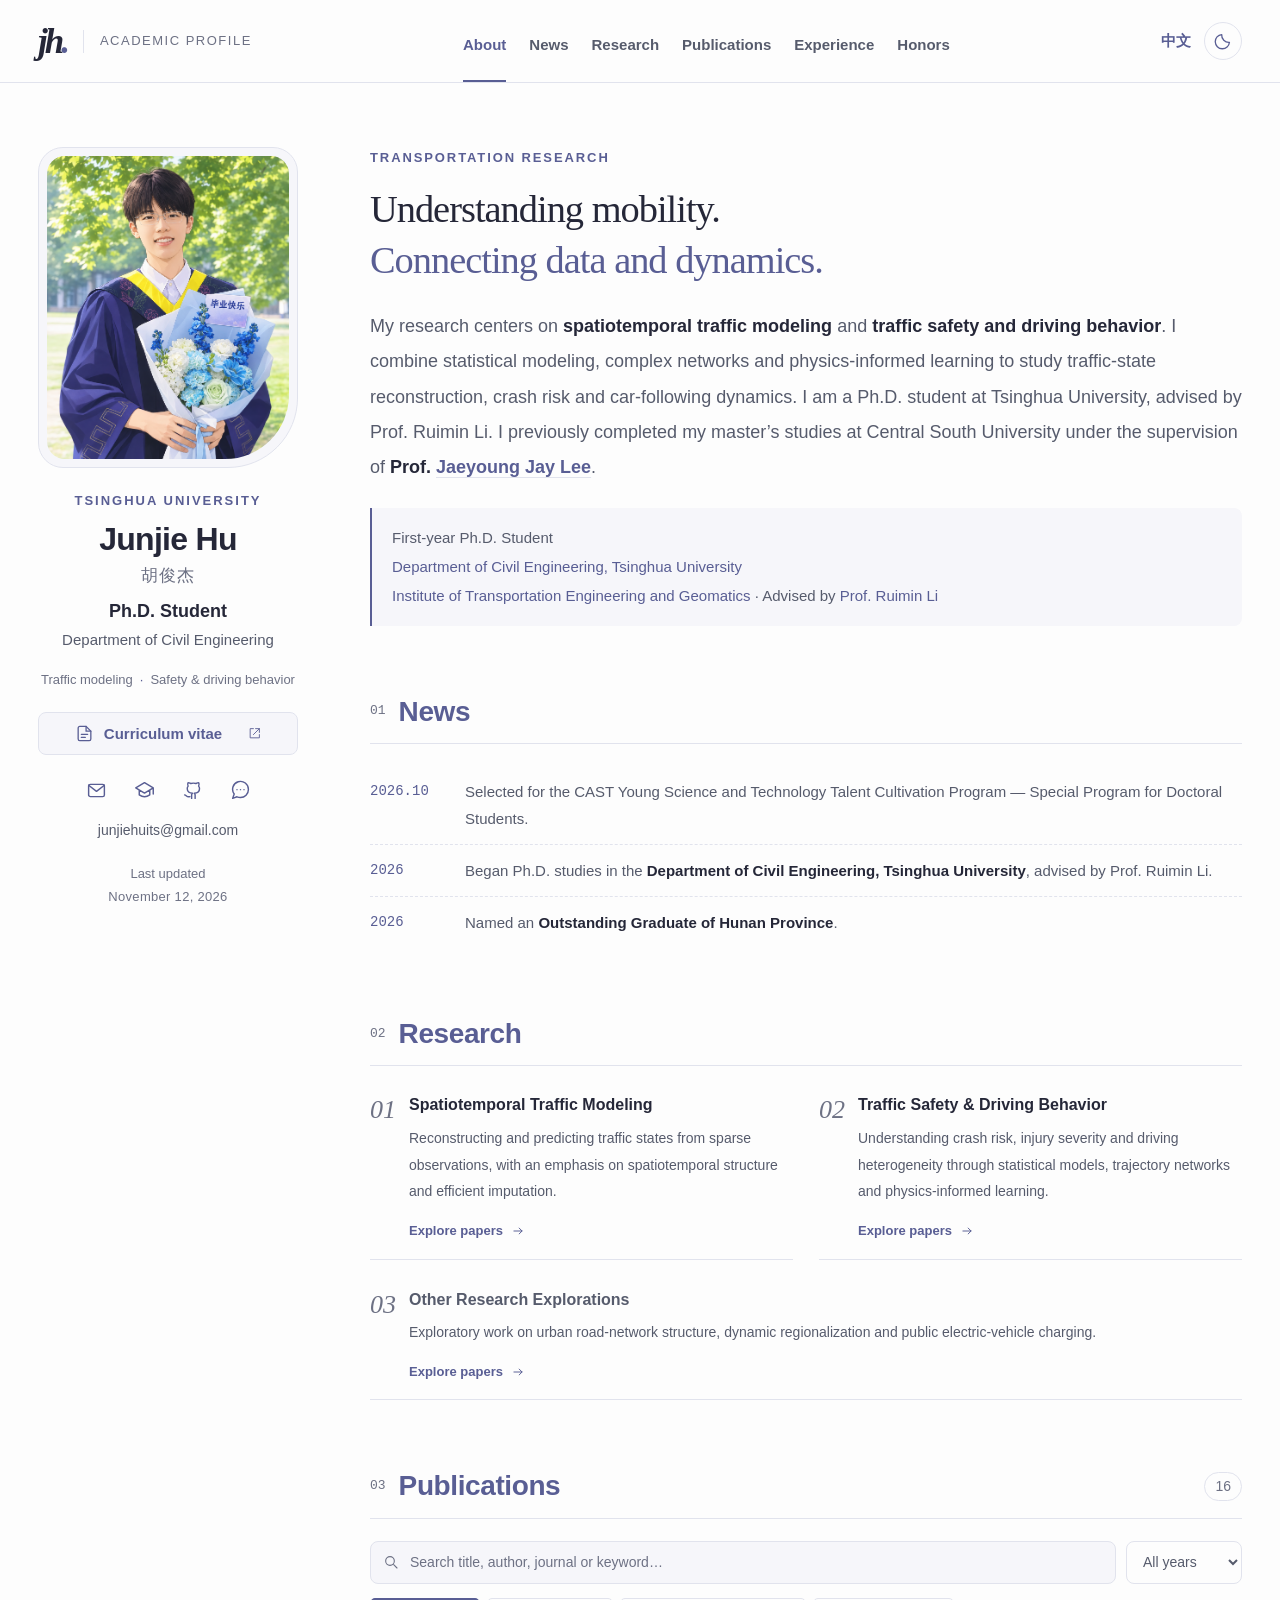
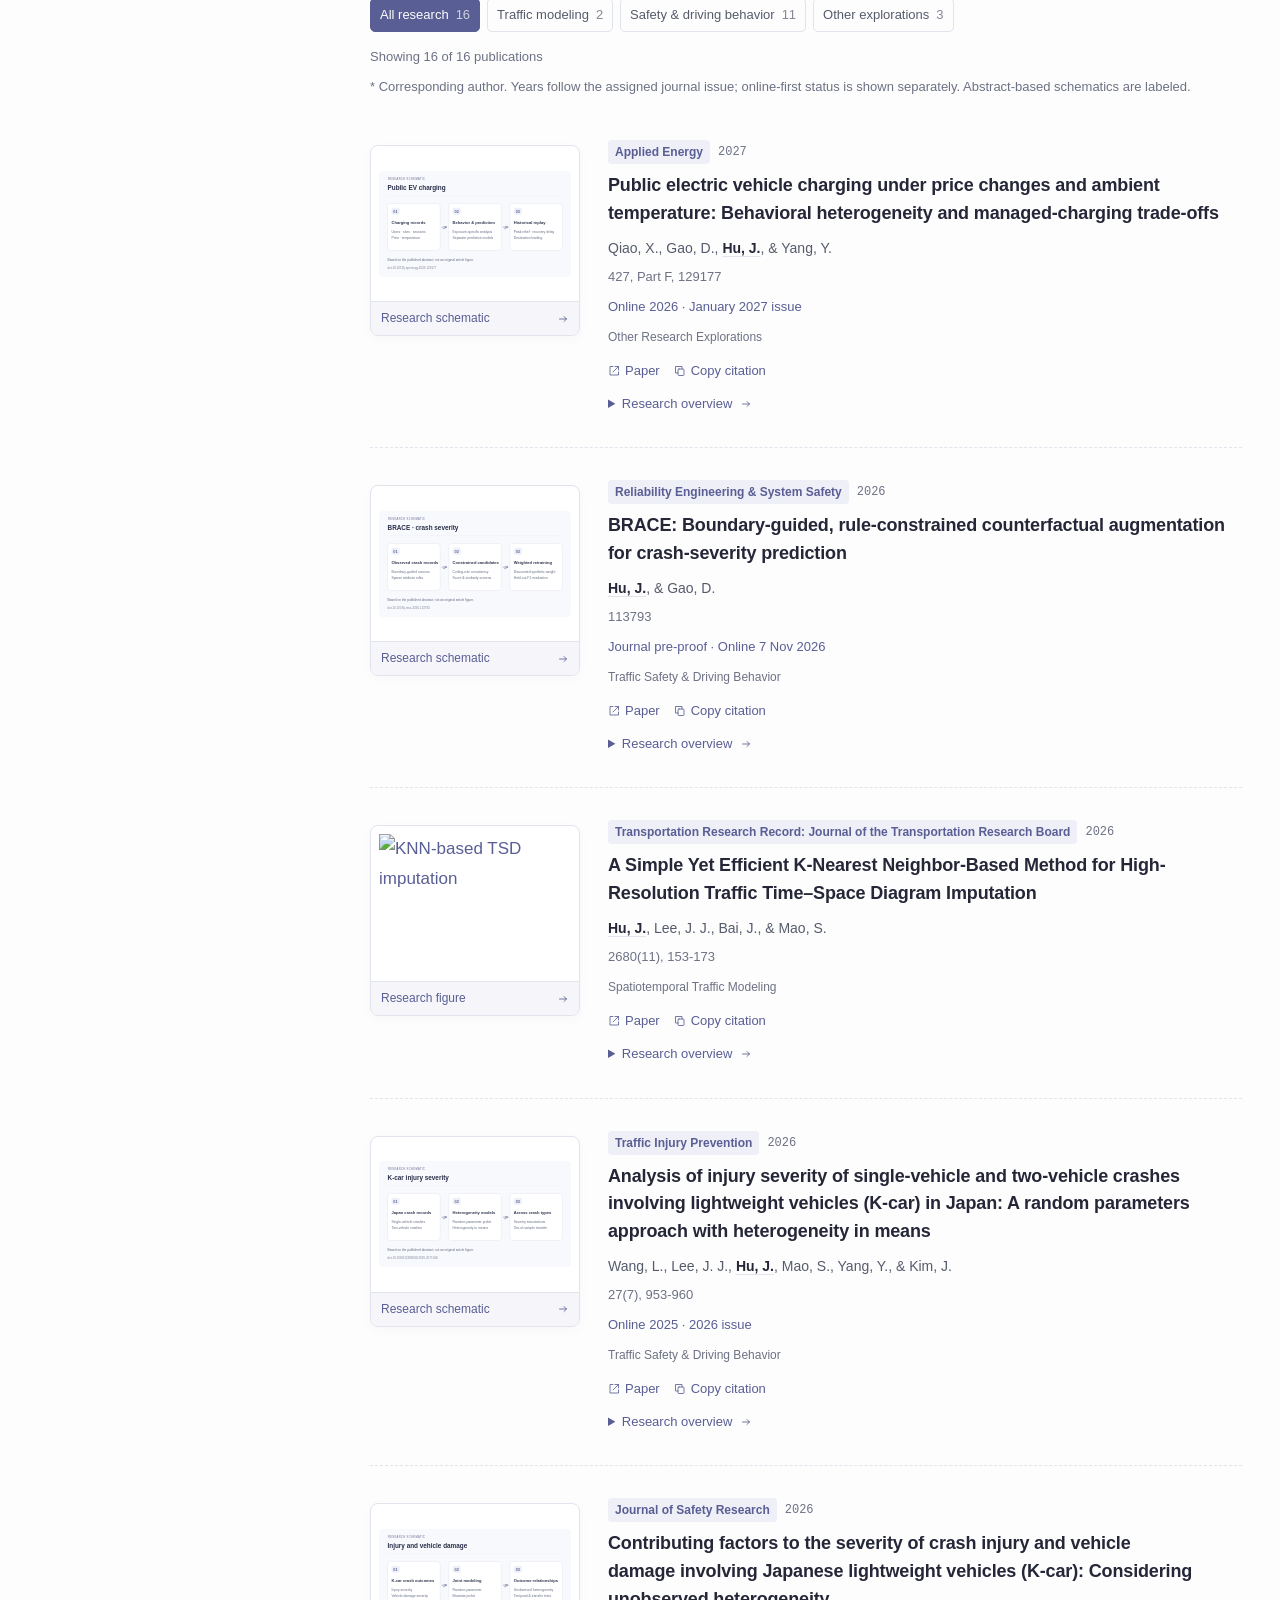
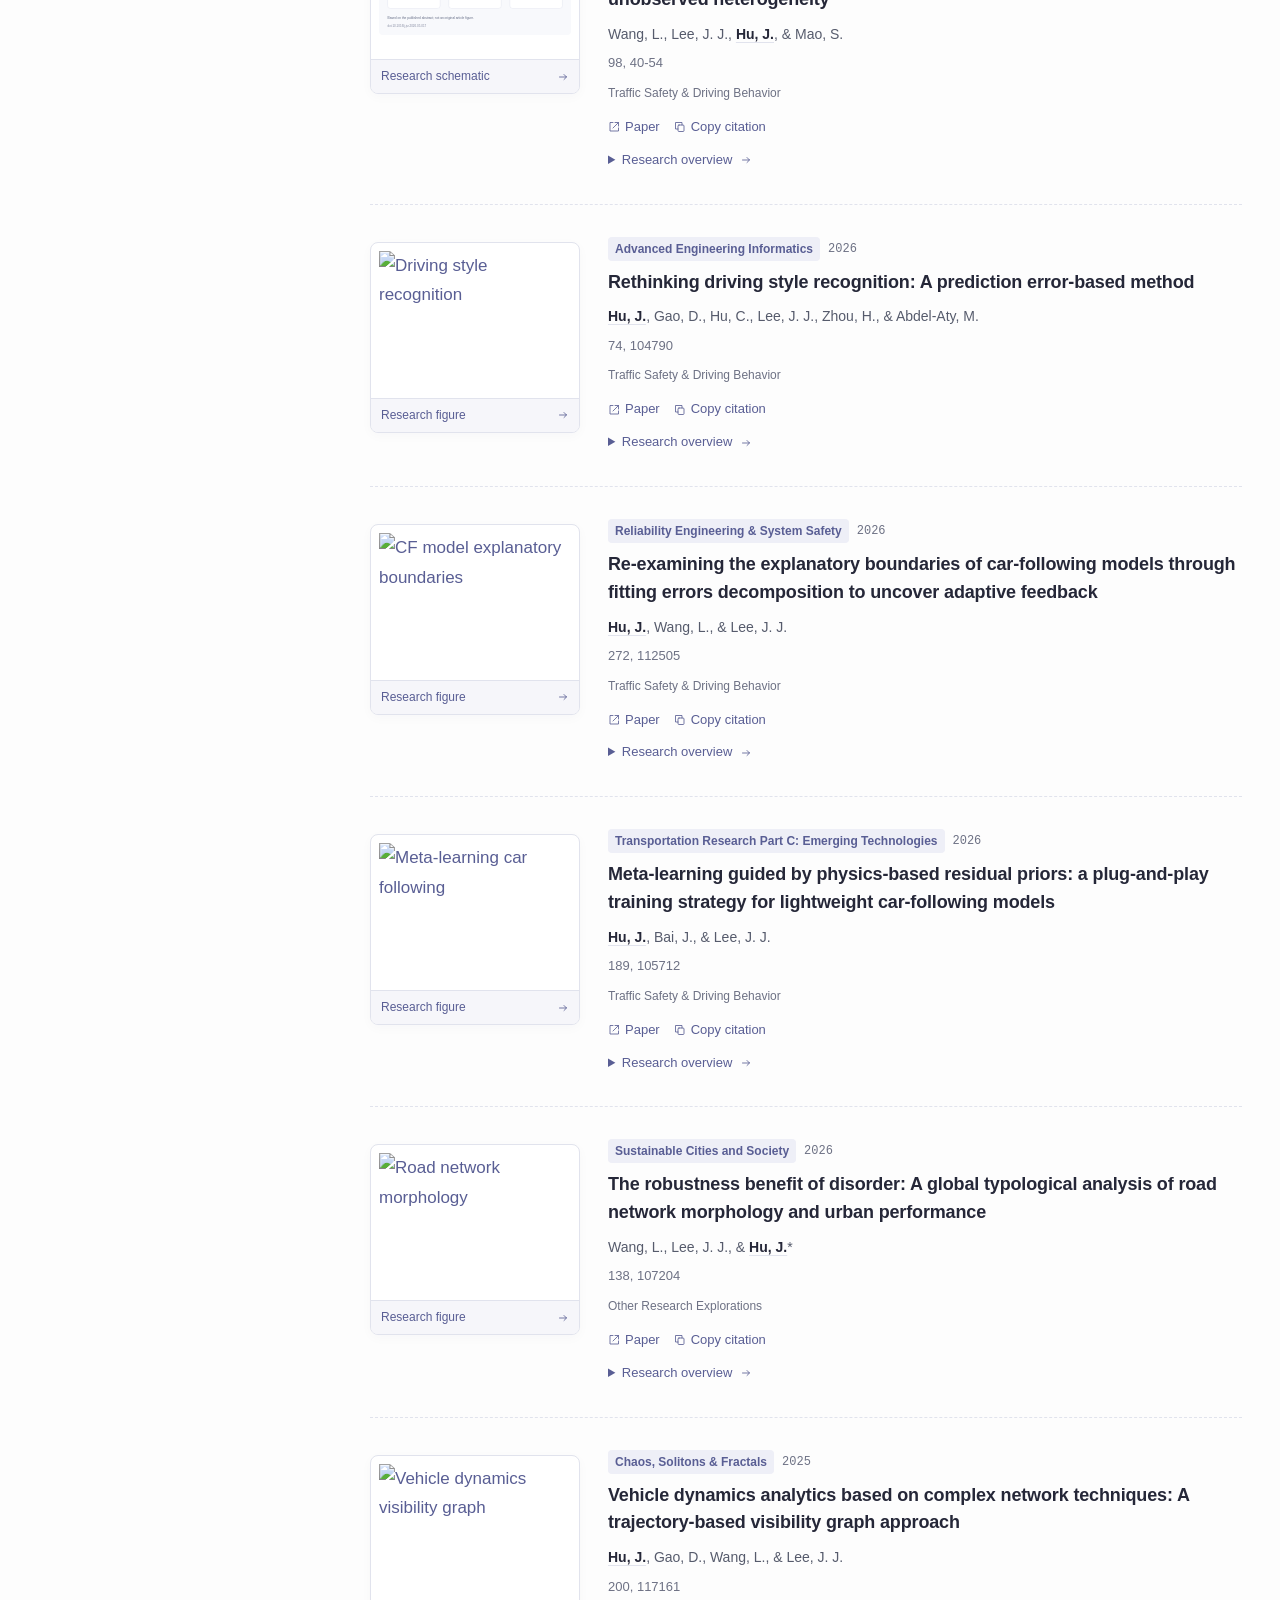
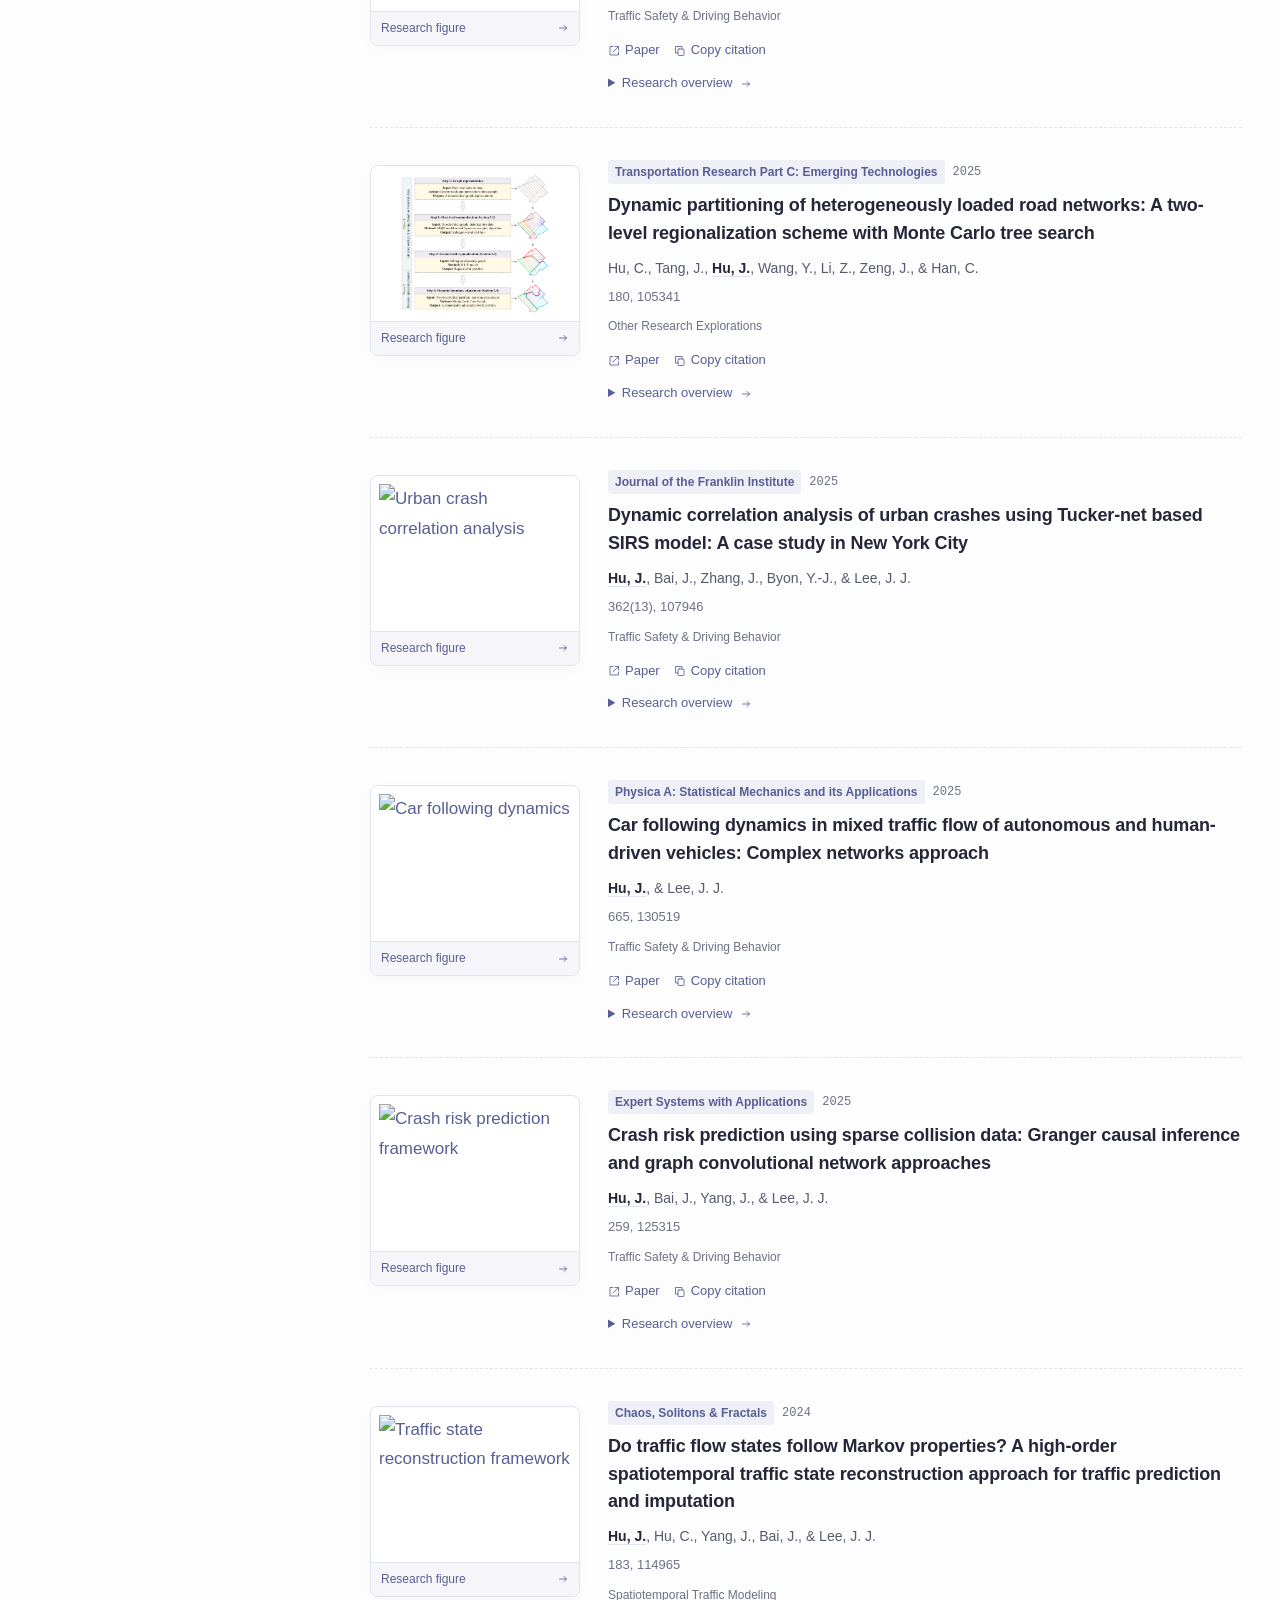
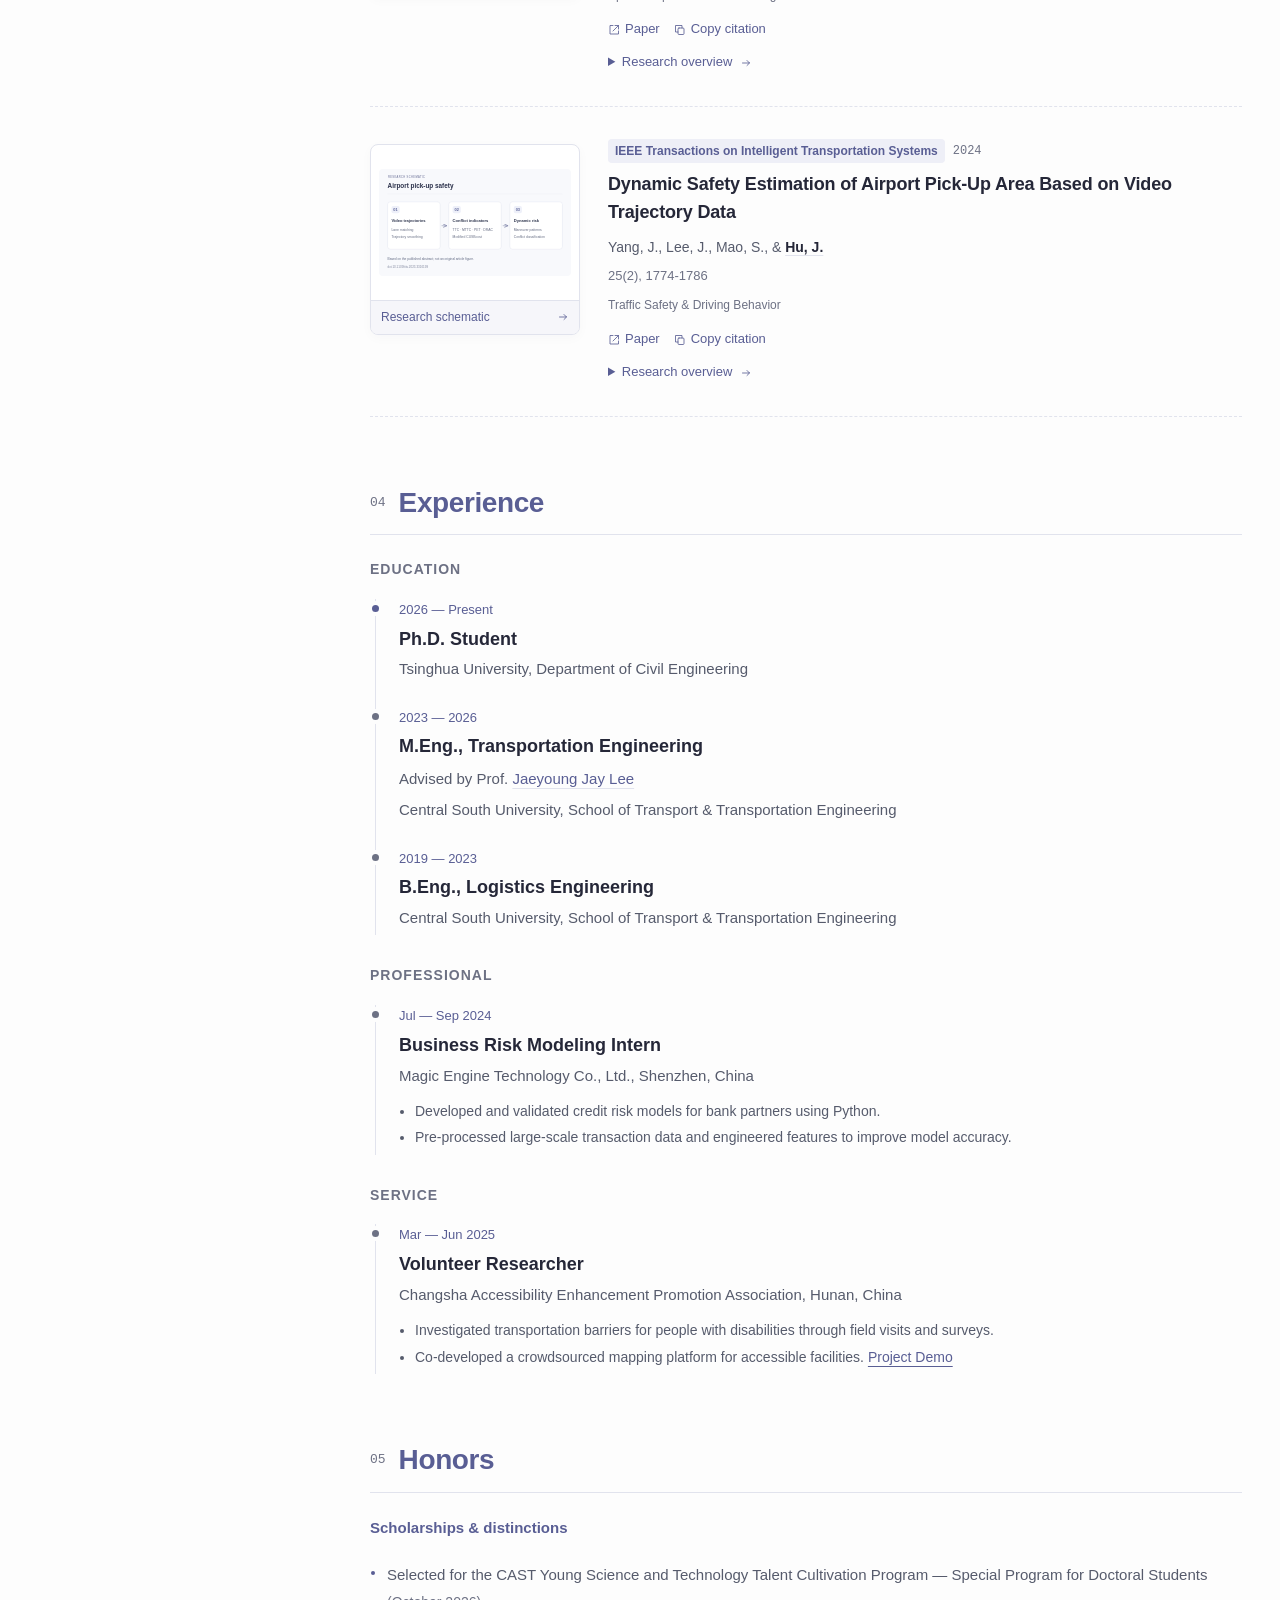
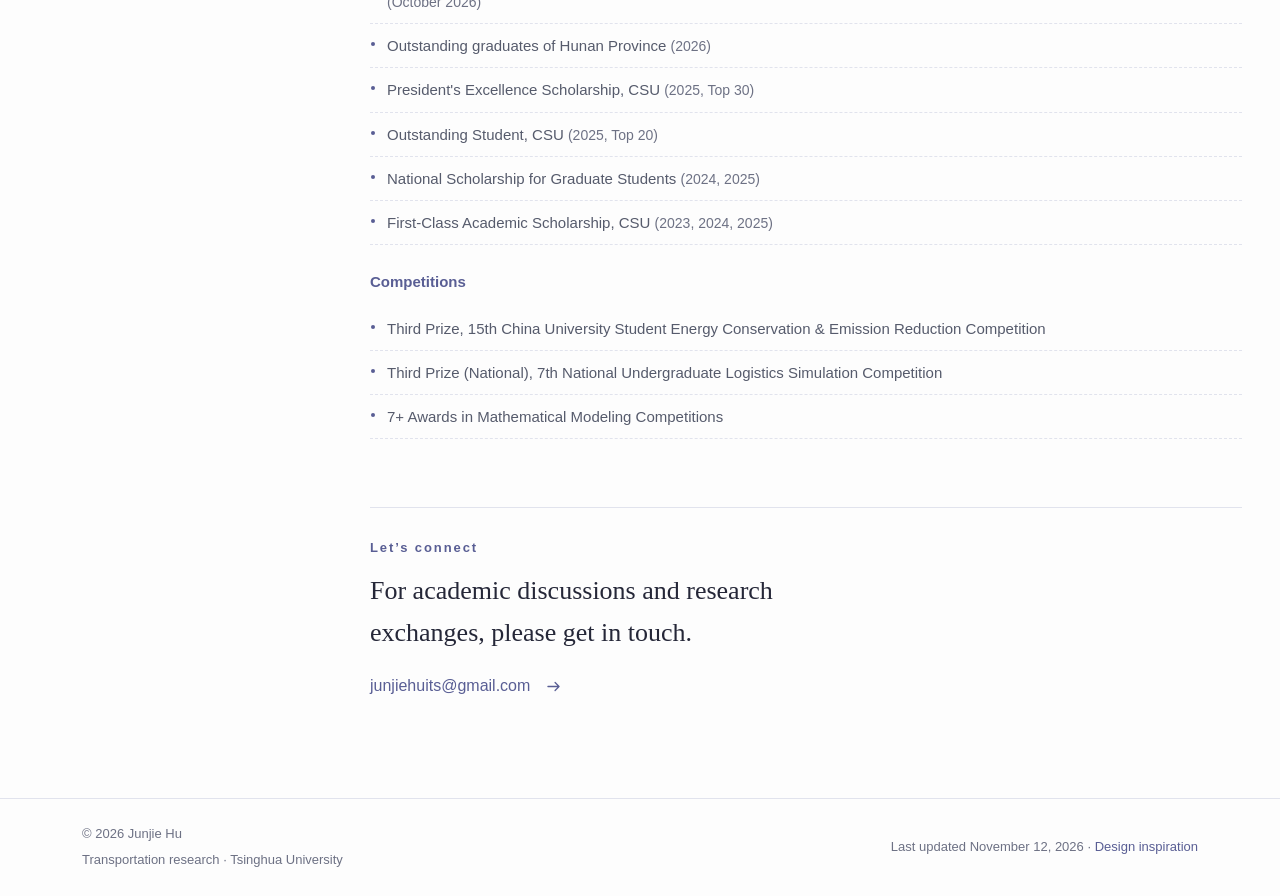
==== commit 6381e21f: "Link masters advisor and improve responsive reading layout" ====
--- a/frontend/index.html
+++ b/frontend/index.html
@@ -11,10 +11,10 @@
   <link rel="canonical" href="https://junjiehu-traffic.github.io/junjiehuits/frontend/index.html">
   <link rel="alternate" hreflang="en" href="https://junjiehu-traffic.github.io/junjiehuits/frontend/index.html"><link rel="alternate" hreflang="zh-CN" href="https://junjiehu-traffic.github.io/junjiehuits/frontend/index_cn.html"><link rel="alternate" hreflang="x-default" href="https://junjiehu-traffic.github.io/junjiehuits/frontend/">
   <link rel="icon" href="favicon.svg" type="image/svg+xml">
-  <link rel="stylesheet" href="css/style.css?v=2026-11-12-r2">
-  <script src="js/theme.js?v=2026-11-12-r2"></script>
+  <link rel="stylesheet" href="css/style.css?v=2026-11-12-r3">
+  <script src="js/theme.js?v=2026-11-12-r3"></script>
   <script type="application/ld+json">{"@context": "https://schema.org", "@type": "Person", "name": "Junjie Hu", "alternateName": "胡俊杰", "url": "https://junjiehu-traffic.github.io/junjiehuits/frontend/", "image": "https://junjiehu-traffic.github.io/junjiehuits/frontend/profile-anime.png", "jobTitle": "Ph.D. Student", "affiliation": {"@type": "CollegeOrUniversity", "name": "Tsinghua University"}, "sameAs": ["https://scholar.google.com/citations?user=2Irk2E4AAAAJ", "https://github.com/junjiehu-traffic"]}</script>
-  <script src="js/main.js?v=2026-11-12-r2" defer></script>
+  <script src="js/main.js?v=2026-11-12-r3" defer></script>
 </head>
 <body>
 <a class="skip-link" href="#main">Skip to content</a>
@@ -33,7 +33,7 @@
     <a class="profile-email" href="mailto:junjiehuits@gmail.com">junjiehuits@gmail.com</a><p class="last-updated">Last updated<time datetime="2026-11-12">November 12, 2026</time></p></div>
   </aside>
   <main id="main">
-    <section id="about" aria-labelledby="about-title" class="about-section"><p class="eyebrow">TRANSPORTATION RESEARCH</p><h2 id="about-title">Understanding mobility.<br><span>Connecting data and dynamics.</span></h2><div class="biography"><p>My research centers on <em>spatiotemporal traffic modeling</em> and <em>traffic safety and driving behavior</em>. I combine statistical modeling, complex networks and physics-informed learning to study traffic-state reconstruction, crash risk and car-following dynamics. I am a Ph.D. student at Tsinghua University, advised by Prof. Ruimin Li. I previously completed my master’s studies at Central South University under the supervision of <em>Prof. Jaeyoung Jay Lee</em>.</p></div><div class="affiliation">First-year Ph.D. Student<br/>
+    <section id="about" aria-labelledby="about-title" class="about-section"><p class="eyebrow">TRANSPORTATION RESEARCH</p><h2 id="about-title">Understanding mobility.<br><span>Connecting data and dynamics.</span></h2><div class="biography"><p>My research centers on <em>spatiotemporal traffic modeling</em> and <em>traffic safety and driving behavior</em>. I combine statistical modeling, complex networks and physics-informed learning to study traffic-state reconstruction, crash risk and car-following dynamics. I am a Ph.D. student at Tsinghua University, advised by Prof. Ruimin Li. I previously completed my master’s studies at Central South University under the supervision of <em>Prof. <a class="advisor-link" href="https://scholar.google.com/citations?user=XH0jqsUAAAAJ&amp;hl=en" target="_blank" rel="noopener" title="Google Scholar — Jaeyoung Jay Lee">Jaeyoung Jay Lee</a></em>.</p></div><div class="affiliation">First-year Ph.D. Student<br/>
 <a href="https://www.civil.tsinghua.edu.cn/ceen/" rel="noopener" target="_blank">Department of Civil Engineering, Tsinghua University</a><br/>
 <a href="https://www.civil.tsinghua.edu.cn/ceen/Faculties/Faculty/Institute_of_Transportation_Engineering_and_Geom.htm" rel="noopener" target="_blank">Institute of Transportation Engineering and Geomatics</a>
         · Advised by <a href="https://www.civil.tsinghua.edu.cn/ceen/info/1062/1205.htm" rel="noopener" target="_blank">Prof. Ruimin Li</a></div></section>
@@ -45,7 +45,7 @@
       <p class="publication-note">* Corresponding author. Years follow the assigned journal issue; online-first status is shown separately. Abstract-based schematics are labeled.</p><div class="publications-list"><article class="paper" id="paper-15" data-topic="2" data-year="2027" data-citation="Qiao, X., Gao, D., Hu, J., &amp; Yang, Y. (2027). Public electric vehicle charging under price changes and ambient temperature: Behavioral heterogeneity and managed-charging trade-offs. Applied Energy, 427, Part F, 129177. https://doi.org/10.1016/j.apenergy.2026.129177">
       <a class="paper-thumbnail" href="images/schematic-15-en.svg" data-preview="15" aria-label="Research overview: Public electric vehicle charging under price changes and ambient temperature: Behavioral heterogeneity and managed-charging trade-offs"><img src="images/schematic-15-en.svg" alt="Public EV charging — abstract-based schematic" loading="lazy" decoding="async"><span>Research schematic <svg viewBox="0 0 24 24" fill="none" stroke="currentColor" stroke-width="1.65" stroke-linecap="round" stroke-linejoin="round" aria-hidden="true"><path d="M5 12h14m-5-5 5 5-5 5"/></svg></span></a><div class="paper-content">
         <div class="paper-venue"><span>Applied Energy</span><time>2027</time></div>
-        <h3>Public electric vehicle charging under price changes and ambient temperature: Behavioral heterogeneity and managed-charging trade-offs</h3>
+        <h3><a href="https://doi.org/10.1016/j.apenergy.2026.129177" target="_blank" rel="noopener">Public electric vehicle charging under price changes and ambient temperature: Behavioral heterogeneity and managed-charging trade-offs</a></h3>
         <p class="paper-authors">Qiao, X., Gao, D., <strong>Hu, J.</strong>, &amp; Yang, Y.</p>
         <p class="paper-bibliographic">427, Part F, 129177</p><p class="paper-status">Online 2026 · January 2027 issue</p>
         <p class="paper-topic">Other Research Explorations</p>
@@ -54,7 +54,7 @@
       </div></article><article class="paper" id="paper-16" data-topic="1" data-year="2026" data-citation="Hu, J., &amp; Gao, D. (2026). BRACE: Boundary-guided, rule-constrained counterfactual augmentation for crash-severity prediction. Reliability Engineering &amp; System Safety, 113793. https://doi.org/10.1016/j.ress.2026.113793">
       <a class="paper-thumbnail" href="images/schematic-16-en.svg" data-preview="16" aria-label="Research overview: BRACE: Boundary-guided, rule-constrained counterfactual augmentation for crash-severity prediction"><img src="images/schematic-16-en.svg" alt="BRACE · crash severity — abstract-based schematic" loading="lazy" decoding="async"><span>Research schematic <svg viewBox="0 0 24 24" fill="none" stroke="currentColor" stroke-width="1.65" stroke-linecap="round" stroke-linejoin="round" aria-hidden="true"><path d="M5 12h14m-5-5 5 5-5 5"/></svg></span></a><div class="paper-content">
         <div class="paper-venue"><span>Reliability Engineering &amp; System Safety</span><time>2026</time></div>
-        <h3>BRACE: Boundary-guided, rule-constrained counterfactual augmentation for crash-severity prediction</h3>
+        <h3><a href="https://doi.org/10.1016/j.ress.2026.113793" target="_blank" rel="noopener">BRACE: Boundary-guided, rule-constrained counterfactual augmentation for crash-severity prediction</a></h3>
         <p class="paper-authors"><strong>Hu, J.</strong>, &amp; Gao, D.</p>
         <p class="paper-bibliographic">113793</p><p class="paper-status">Journal pre-proof · Online 7 Nov 2026</p>
         <p class="paper-topic">Traffic Safety &amp; Driving Behavior</p>
@@ -63,7 +63,7 @@
       </div></article><article class="paper" id="paper-2" data-topic="0" data-year="2026" data-citation="Hu, J., Lee, J. J., Bai, J., &amp; Mao, S. (2026). A Simple Yet Efficient K-Nearest Neighbor-Based Method for High-Resolution Traffic Time–Space Diagram Imputation. Transportation Research Record: Journal of the Transportation Research Board, 2680(11), 153-173. https://doi.org/10.1177/03611981261419011">
       <a class="paper-thumbnail" href="images/fig2.jpg" data-preview="2" aria-label="Research overview: A Simple Yet Efficient K-Nearest Neighbor-Based Method for High-Resolution Traffic Time–Space Diagram Imputation"><img src="images/fig2.jpg" alt="KNN-based TSD imputation" loading="lazy" decoding="async"><span>Research figure <svg viewBox="0 0 24 24" fill="none" stroke="currentColor" stroke-width="1.65" stroke-linecap="round" stroke-linejoin="round" aria-hidden="true"><path d="M5 12h14m-5-5 5 5-5 5"/></svg></span></a><div class="paper-content">
         <div class="paper-venue"><span>Transportation Research Record: Journal of the Transportation Research Board</span><time>2026</time></div>
-        <h3>A Simple Yet Efficient K-Nearest Neighbor-Based Method for High-Resolution Traffic Time–Space Diagram Imputation</h3>
+        <h3><a href="https://doi.org/10.1177/03611981261419011" target="_blank" rel="noopener">A Simple Yet Efficient K-Nearest Neighbor-Based Method for High-Resolution Traffic Time–Space Diagram Imputation</a></h3>
         <p class="paper-authors"><strong>Hu, J.</strong>, Lee, J. J., Bai, J., &amp; Mao, S.</p>
         <p class="paper-bibliographic">2680(11), 153-173</p>
         <p class="paper-topic">Spatiotemporal Traffic Modeling</p>
@@ -72,7 +72,7 @@
       </div></article><article class="paper" id="paper-6" data-topic="1" data-year="2026" data-citation="Wang, L., Lee, J. J., Hu, J., Mao, S., Yang, Y., &amp; Kim, J. (2026). Analysis of injury severity of single-vehicle and two-vehicle crashes involving lightweight vehicles (K-car) in Japan: A random parameters approach with heterogeneity in means. Traffic Injury Prevention, 27(7), 953-960. https://doi.org/10.1080/15389588.2025.2571048">
       <a class="paper-thumbnail" href="images/schematic-6-en.svg" data-preview="6" aria-label="Research overview: Analysis of injury severity of single-vehicle and two-vehicle crashes involving lightweight vehicles (K-car) in Japan: A random parameters approach with heterogeneity in means"><img src="images/schematic-6-en.svg" alt="K-car injury severity — abstract-based schematic" loading="lazy" decoding="async"><span>Research schematic <svg viewBox="0 0 24 24" fill="none" stroke="currentColor" stroke-width="1.65" stroke-linecap="round" stroke-linejoin="round" aria-hidden="true"><path d="M5 12h14m-5-5 5 5-5 5"/></svg></span></a><div class="paper-content">
         <div class="paper-venue"><span>Traffic Injury Prevention</span><time>2026</time></div>
-        <h3>Analysis of injury severity of single-vehicle and two-vehicle crashes involving lightweight vehicles (K-car) in Japan: A random parameters approach with heterogeneity in means</h3>
+        <h3><a href="https://doi.org/10.1080/15389588.2025.2571048" target="_blank" rel="noopener">Analysis of injury severity of single-vehicle and two-vehicle crashes involving lightweight vehicles (K-car) in Japan: A random parameters approach with heterogeneity in means</a></h3>
         <p class="paper-authors">Wang, L., Lee, J. J., <strong>Hu, J.</strong>, Mao, S., Yang, Y., &amp; Kim, J.</p>
         <p class="paper-bibliographic">27(7), 953-960</p><p class="paper-status">Online 2025 · 2026 issue</p>
         <p class="paper-topic">Traffic Safety &amp; Driving Behavior</p>
@@ -81,7 +81,7 @@
       </div></article><article class="paper" id="paper-7" data-topic="1" data-year="2026" data-citation="Wang, L., Lee, J. J., Hu, J., &amp; Mao, S. (2026). Contributing factors to the severity of crash injury and vehicle damage involving Japanese lightweight vehicles (K-car): Considering unobserved heterogeneity. Journal of Safety Research, 98, 40-54. https://doi.org/10.1016/j.jsr.2026.05.017">
       <a class="paper-thumbnail" href="images/schematic-7-en.svg" data-preview="7" aria-label="Research overview: Contributing factors to the severity of crash injury and vehicle damage involving Japanese lightweight vehicles (K-car): Considering unobserved heterogeneity"><img src="images/schematic-7-en.svg" alt="Injury and vehicle damage — abstract-based schematic" loading="lazy" decoding="async"><span>Research schematic <svg viewBox="0 0 24 24" fill="none" stroke="currentColor" stroke-width="1.65" stroke-linecap="round" stroke-linejoin="round" aria-hidden="true"><path d="M5 12h14m-5-5 5 5-5 5"/></svg></span></a><div class="paper-content">
         <div class="paper-venue"><span>Journal of Safety Research</span><time>2026</time></div>
-        <h3>Contributing factors to the severity of crash injury and vehicle damage involving Japanese lightweight vehicles (K-car): Considering unobserved heterogeneity</h3>
+        <h3><a href="https://doi.org/10.1016/j.jsr.2026.05.017" target="_blank" rel="noopener">Contributing factors to the severity of crash injury and vehicle damage involving Japanese lightweight vehicles (K-car): Considering unobserved heterogeneity</a></h3>
         <p class="paper-authors">Wang, L., Lee, J. J., <strong>Hu, J.</strong>, &amp; Mao, S.</p>
         <p class="paper-bibliographic">98, 40-54</p>
         <p class="paper-topic">Traffic Safety &amp; Driving Behavior</p>
@@ -90,7 +90,7 @@
       </div></article><article class="paper" id="paper-10" data-topic="1" data-year="2026" data-citation="Hu, J., Gao, D., Hu, C., Lee, J. J., Zhou, H., &amp; Abdel-Aty, M. (2026). Rethinking driving style recognition: A prediction error-based method. Advanced Engineering Informatics, 74, 104790. https://doi.org/10.1016/j.aei.2026.104790">
       <a class="paper-thumbnail" href="images/fig10.jpg" data-preview="10" aria-label="Research overview: Rethinking driving style recognition: A prediction error-based method"><img src="images/fig10.jpg" alt="Driving style recognition" loading="lazy" decoding="async"><span>Research figure <svg viewBox="0 0 24 24" fill="none" stroke="currentColor" stroke-width="1.65" stroke-linecap="round" stroke-linejoin="round" aria-hidden="true"><path d="M5 12h14m-5-5 5 5-5 5"/></svg></span></a><div class="paper-content">
         <div class="paper-venue"><span>Advanced Engineering Informatics</span><time>2026</time></div>
-        <h3>Rethinking driving style recognition: A prediction error-based method</h3>
+        <h3><a href="https://doi.org/10.1016/j.aei.2026.104790" target="_blank" rel="noopener">Rethinking driving style recognition: A prediction error-based method</a></h3>
         <p class="paper-authors"><strong>Hu, J.</strong>, Gao, D., Hu, C., Lee, J. J., Zhou, H., &amp; Abdel-Aty, M.</p>
         <p class="paper-bibliographic">74, 104790</p>
         <p class="paper-topic">Traffic Safety &amp; Driving Behavior</p>
@@ -99,7 +99,7 @@
       </div></article><article class="paper" id="paper-11" data-topic="1" data-year="2026" data-citation="Hu, J., Wang, L., &amp; Lee, J. J. (2026). Re-examining the explanatory boundaries of car-following models through fitting errors decomposition to uncover adaptive feedback. Reliability Engineering &amp; System Safety, 272, 112505. https://doi.org/10.1016/j.ress.2026.112505">
       <a class="paper-thumbnail" href="images/fig11.jpg" data-preview="11" aria-label="Research overview: Re-examining the explanatory boundaries of car-following models through fitting errors decomposition to uncover adaptive feedback"><img src="images/fig11.jpg" alt="CF model explanatory boundaries" loading="lazy" decoding="async"><span>Research figure <svg viewBox="0 0 24 24" fill="none" stroke="currentColor" stroke-width="1.65" stroke-linecap="round" stroke-linejoin="round" aria-hidden="true"><path d="M5 12h14m-5-5 5 5-5 5"/></svg></span></a><div class="paper-content">
         <div class="paper-venue"><span>Reliability Engineering &amp; System Safety</span><time>2026</time></div>
-        <h3>Re-examining the explanatory boundaries of car-following models through fitting errors decomposition to uncover adaptive feedback</h3>
+        <h3><a href="https://doi.org/10.1016/j.ress.2026.112505" target="_blank" rel="noopener">Re-examining the explanatory boundaries of car-following models through fitting errors decomposition to uncover adaptive feedback</a></h3>
         <p class="paper-authors"><strong>Hu, J.</strong>, Wang, L., &amp; Lee, J. J.</p>
         <p class="paper-bibliographic">272, 112505</p>
         <p class="paper-topic">Traffic Safety &amp; Driving Behavior</p>
@@ -108,7 +108,7 @@
       </div></article><article class="paper" id="paper-12" data-topic="1" data-year="2026" data-citation="Hu, J., Bai, J., &amp; Lee, J. J. (2026). Meta-learning guided by physics-based residual priors: a plug-and-play training strategy for lightweight car-following models. Transportation Research Part C: Emerging Technologies, 189, 105712. https://doi.org/10.1016/j.trc.2026.105712">
       <a class="paper-thumbnail" href="images/fig12.jpg" data-preview="12" aria-label="Research overview: Meta-learning guided by physics-based residual priors: a plug-and-play training strategy for lightweight car-following models"><img src="images/fig12.jpg" alt="Meta-learning car following" loading="lazy" decoding="async"><span>Research figure <svg viewBox="0 0 24 24" fill="none" stroke="currentColor" stroke-width="1.65" stroke-linecap="round" stroke-linejoin="round" aria-hidden="true"><path d="M5 12h14m-5-5 5 5-5 5"/></svg></span></a><div class="paper-content">
         <div class="paper-venue"><span>Transportation Research Part C: Emerging Technologies</span><time>2026</time></div>
-        <h3>Meta-learning guided by physics-based residual priors: a plug-and-play training strategy for lightweight car-following models</h3>
+        <h3><a href="https://doi.org/10.1016/j.trc.2026.105712" target="_blank" rel="noopener">Meta-learning guided by physics-based residual priors: a plug-and-play training strategy for lightweight car-following models</a></h3>
         <p class="paper-authors"><strong>Hu, J.</strong>, Bai, J., &amp; Lee, J. J.</p>
         <p class="paper-bibliographic">189, 105712</p>
         <p class="paper-topic">Traffic Safety &amp; Driving Behavior</p>
@@ -117,7 +117,7 @@
       </div></article><article class="paper" id="paper-13" data-topic="2" data-year="2026" data-citation="Wang, L., Lee, J. J., &amp; Hu, J.* (2026). The robustness benefit of disorder: A global typological analysis of road network morphology and urban performance. Sustainable Cities and Society, 138, 107204. https://doi.org/10.1016/j.scs.2026.107204">
       <a class="paper-thumbnail" href="images/fig13.jpg" data-preview="13" aria-label="Research overview: The robustness benefit of disorder: A global typological analysis of road network morphology and urban performance"><img src="images/fig13.jpg" alt="Road network morphology" loading="lazy" decoding="async"><span>Research figure <svg viewBox="0 0 24 24" fill="none" stroke="currentColor" stroke-width="1.65" stroke-linecap="round" stroke-linejoin="round" aria-hidden="true"><path d="M5 12h14m-5-5 5 5-5 5"/></svg></span></a><div class="paper-content">
         <div class="paper-venue"><span>Sustainable Cities and Society</span><time>2026</time></div>
-        <h3>The robustness benefit of disorder: A global typological analysis of road network morphology and urban performance</h3>
+        <h3><a href="https://doi.org/10.1016/j.scs.2026.107204" target="_blank" rel="noopener">The robustness benefit of disorder: A global typological analysis of road network morphology and urban performance</a></h3>
         <p class="paper-authors">Wang, L., Lee, J. J., &amp; <strong>Hu, J.</strong>*</p>
         <p class="paper-bibliographic">138, 107204</p>
         <p class="paper-topic">Other Research Explorations</p>
@@ -126,7 +126,7 @@
       </div></article><article class="paper" id="paper-9" data-topic="1" data-year="2025" data-citation="Hu, J., Gao, D., Wang, L., &amp; Lee, J. J. (2025). Vehicle dynamics analytics based on complex network techniques: A trajectory-based visibility graph approach. Chaos, Solitons &amp; Fractals, 200, 117161. https://doi.org/10.1016/j.chaos.2025.117161">
       <a class="paper-thumbnail" href="images/fig9.jpg" data-preview="9" aria-label="Research overview: Vehicle dynamics analytics based on complex network techniques: A trajectory-based visibility graph approach"><img src="images/fig9.jpg" alt="Vehicle dynamics visibility graph" loading="lazy" decoding="async"><span>Research figure <svg viewBox="0 0 24 24" fill="none" stroke="currentColor" stroke-width="1.65" stroke-linecap="round" stroke-linejoin="round" aria-hidden="true"><path d="M5 12h14m-5-5 5 5-5 5"/></svg></span></a><div class="paper-content">
         <div class="paper-venue"><span>Chaos, Solitons &amp; Fractals</span><time>2025</time></div>
-        <h3>Vehicle dynamics analytics based on complex network techniques: A trajectory-based visibility graph approach</h3>
+        <h3><a href="https://doi.org/10.1016/j.chaos.2025.117161" target="_blank" rel="noopener">Vehicle dynamics analytics based on complex network techniques: A trajectory-based visibility graph approach</a></h3>
         <p class="paper-authors"><strong>Hu, J.</strong>, Gao, D., Wang, L., &amp; Lee, J. J.</p>
         <p class="paper-bibliographic">200, 117161</p>
         <p class="paper-topic">Traffic Safety &amp; Driving Behavior</p>
@@ -135,7 +135,7 @@
       </div></article><article class="paper" id="paper-14" data-topic="2" data-year="2025" data-citation="Hu, C., Tang, J., Hu, J., Wang, Y., Li, Z., Zeng, J., &amp; Han, C. (2025). Dynamic partitioning of heterogeneously loaded road networks: A two-level regionalization scheme with Monte Carlo tree search. Transportation Research Part C: Emerging Technologies, 180, 105341. https://doi.org/10.1016/j.trc.2025.105341">
       <a class="paper-thumbnail" href="images/fig14.jpeg" data-preview="14" aria-label="Research overview: Dynamic partitioning of heterogeneously loaded road networks: A two-level regionalization scheme with Monte Carlo tree search"><img src="images/fig14.jpeg" alt="Two-level dynamic road-network partitioning framework" loading="lazy" decoding="async"><span>Research figure <svg viewBox="0 0 24 24" fill="none" stroke="currentColor" stroke-width="1.65" stroke-linecap="round" stroke-linejoin="round" aria-hidden="true"><path d="M5 12h14m-5-5 5 5-5 5"/></svg></span></a><div class="paper-content">
         <div class="paper-venue"><span>Transportation Research Part C: Emerging Technologies</span><time>2025</time></div>
-        <h3>Dynamic partitioning of heterogeneously loaded road networks: A two-level regionalization scheme with Monte Carlo tree search</h3>
+        <h3><a href="https://doi.org/10.1016/j.trc.2025.105341" target="_blank" rel="noopener">Dynamic partitioning of heterogeneously loaded road networks: A two-level regionalization scheme with Monte Carlo tree search</a></h3>
         <p class="paper-authors">Hu, C., Tang, J., <strong>Hu, J.</strong>, Wang, Y., Li, Z., Zeng, J., &amp; Han, C.</p>
         <p class="paper-bibliographic">180, 105341</p>
         <p class="paper-topic">Other Research Explorations</p>
@@ -144,7 +144,7 @@
       </div></article><article class="paper" id="paper-4" data-topic="1" data-year="2025" data-citation="Hu, J., Bai, J., Zhang, J., Byon, Y.-J., &amp; Lee, J. J. (2025). Dynamic correlation analysis of urban crashes using Tucker-net based SIRS model: A case study in New York City. Journal of the Franklin Institute, 362(13), 107946. https://doi.org/10.1016/j.jfranklin.2025.107946">
       <a class="paper-thumbnail" href="images/fig4.jpg" data-preview="4" aria-label="Research overview: Dynamic correlation analysis of urban crashes using Tucker-net based SIRS model: A case study in New York City"><img src="images/fig4.jpg" alt="Urban crash correlation analysis" loading="lazy" decoding="async"><span>Research figure <svg viewBox="0 0 24 24" fill="none" stroke="currentColor" stroke-width="1.65" stroke-linecap="round" stroke-linejoin="round" aria-hidden="true"><path d="M5 12h14m-5-5 5 5-5 5"/></svg></span></a><div class="paper-content">
         <div class="paper-venue"><span>Journal of the Franklin Institute</span><time>2025</time></div>
-        <h3>Dynamic correlation analysis of urban crashes using Tucker-net based SIRS model: A case study in New York City</h3>
+        <h3><a href="https://doi.org/10.1016/j.jfranklin.2025.107946" target="_blank" rel="noopener">Dynamic correlation analysis of urban crashes using Tucker-net based SIRS model: A case study in New York City</a></h3>
         <p class="paper-authors"><strong>Hu, J.</strong>, Bai, J., Zhang, J., Byon, Y.-J., &amp; Lee, J. J.</p>
         <p class="paper-bibliographic">362(13), 107946</p>
         <p class="paper-topic">Traffic Safety &amp; Driving Behavior</p>
@@ -153,7 +153,7 @@
       </div></article><article class="paper" id="paper-8" data-topic="1" data-year="2025" data-citation="Hu, J., &amp; Lee, J. J. (2025). Car following dynamics in mixed traffic flow of autonomous and human-driven vehicles: Complex networks approach. Physica A: Statistical Mechanics and its Applications, 665, 130519. https://doi.org/10.1016/j.physa.2025.130519">
       <a class="paper-thumbnail" href="images/fig8.jpg" data-preview="8" aria-label="Research overview: Car following dynamics in mixed traffic flow of autonomous and human-driven vehicles: Complex networks approach"><img src="images/fig8.jpg" alt="Car following dynamics" loading="lazy" decoding="async"><span>Research figure <svg viewBox="0 0 24 24" fill="none" stroke="currentColor" stroke-width="1.65" stroke-linecap="round" stroke-linejoin="round" aria-hidden="true"><path d="M5 12h14m-5-5 5 5-5 5"/></svg></span></a><div class="paper-content">
         <div class="paper-venue"><span>Physica A: Statistical Mechanics and its Applications</span><time>2025</time></div>
-        <h3>Car following dynamics in mixed traffic flow of autonomous and human-driven vehicles: Complex networks approach</h3>
+        <h3><a href="https://doi.org/10.1016/j.physa.2025.130519" target="_blank" rel="noopener">Car following dynamics in mixed traffic flow of autonomous and human-driven vehicles: Complex networks approach</a></h3>
         <p class="paper-authors"><strong>Hu, J.</strong>, &amp; Lee, J. J.</p>
         <p class="paper-bibliographic">665, 130519</p>
         <p class="paper-topic">Traffic Safety &amp; Driving Behavior</p>
@@ -162,7 +162,7 @@
       </div></article><article class="paper" id="paper-3" data-topic="1" data-year="2025" data-citation="Hu, J., Bai, J., Yang, J., &amp; Lee, J. J. (2025). Crash risk prediction using sparse collision data: Granger causal inference and graph convolutional network approaches. Expert Systems with Applications, 259, 125315. https://doi.org/10.1016/j.eswa.2024.125315">
       <a class="paper-thumbnail" href="images/fig3.jpg" data-preview="3" aria-label="Research overview: Crash risk prediction using sparse collision data: Granger causal inference and graph convolutional network approaches"><img src="images/fig3.jpg" alt="Crash risk prediction framework" loading="lazy" decoding="async"><span>Research figure <svg viewBox="0 0 24 24" fill="none" stroke="currentColor" stroke-width="1.65" stroke-linecap="round" stroke-linejoin="round" aria-hidden="true"><path d="M5 12h14m-5-5 5 5-5 5"/></svg></span></a><div class="paper-content">
         <div class="paper-venue"><span>Expert Systems with Applications</span><time>2025</time></div>
-        <h3>Crash risk prediction using sparse collision data: Granger causal inference and graph convolutional network approaches</h3>
+        <h3><a href="https://doi.org/10.1016/j.eswa.2024.125315" target="_blank" rel="noopener">Crash risk prediction using sparse collision data: Granger causal inference and graph convolutional network approaches</a></h3>
         <p class="paper-authors"><strong>Hu, J.</strong>, Bai, J., Yang, J., &amp; Lee, J. J.</p>
         <p class="paper-bibliographic">259, 125315</p>
         <p class="paper-topic">Traffic Safety &amp; Driving Behavior</p>
@@ -171,7 +171,7 @@
       </div></article><article class="paper" id="paper-1" data-topic="0" data-year="2024" data-citation="Hu, J., Hu, C., Yang, J., Bai, J., &amp; Lee, J. J. (2024). Do traffic flow states follow Markov properties? A high-order spatiotemporal traffic state reconstruction approach for traffic prediction and imputation. Chaos, Solitons &amp; Fractals, 183, 114965. https://doi.org/10.1016/j.chaos.2024.114965">
       <a class="paper-thumbnail" href="images/fig1.jpg" data-preview="1" aria-label="Research overview: Do traffic flow states follow Markov properties? A high-order spatiotemporal traffic state reconstruction approach for traffic prediction and imputation"><img src="images/fig1.jpg" alt="Traffic state reconstruction framework" loading="lazy" decoding="async"><span>Research figure <svg viewBox="0 0 24 24" fill="none" stroke="currentColor" stroke-width="1.65" stroke-linecap="round" stroke-linejoin="round" aria-hidden="true"><path d="M5 12h14m-5-5 5 5-5 5"/></svg></span></a><div class="paper-content">
         <div class="paper-venue"><span>Chaos, Solitons &amp; Fractals</span><time>2024</time></div>
-        <h3>Do traffic flow states follow Markov properties? A high-order spatiotemporal traffic state reconstruction approach for traffic prediction and imputation</h3>
+        <h3><a href="https://doi.org/10.1016/j.chaos.2024.114965" target="_blank" rel="noopener">Do traffic flow states follow Markov properties? A high-order spatiotemporal traffic state reconstruction approach for traffic prediction and imputation</a></h3>
         <p class="paper-authors"><strong>Hu, J.</strong>, Hu, C., Yang, J., Bai, J., &amp; Lee, J. J.</p>
         <p class="paper-bibliographic">183, 114965</p>
         <p class="paper-topic">Spatiotemporal Traffic Modeling</p>
@@ -180,7 +180,7 @@
       </div></article><article class="paper" id="paper-5" data-topic="1" data-year="2024" data-citation="Yang, J., Lee, J., Mao, S., &amp; Hu, J. (2024). Dynamic Safety Estimation of Airport Pick-Up Area Based on Video Trajectory Data. IEEE Transactions on Intelligent Transportation Systems, 25(2), 1774-1786. https://doi.org/10.1109/tits.2023.3316199">
       <a class="paper-thumbnail" href="images/schematic-5-en.svg" data-preview="5" aria-label="Research overview: Dynamic Safety Estimation of Airport Pick-Up Area Based on Video Trajectory Data"><img src="images/schematic-5-en.svg" alt="Airport pick-up safety — abstract-based schematic" loading="lazy" decoding="async"><span>Research schematic <svg viewBox="0 0 24 24" fill="none" stroke="currentColor" stroke-width="1.65" stroke-linecap="round" stroke-linejoin="round" aria-hidden="true"><path d="M5 12h14m-5-5 5 5-5 5"/></svg></span></a><div class="paper-content">
         <div class="paper-venue"><span>IEEE Transactions on Intelligent Transportation Systems</span><time>2024</time></div>
-        <h3>Dynamic Safety Estimation of Airport Pick-Up Area Based on Video Trajectory Data</h3>
+        <h3><a href="https://doi.org/10.1109/tits.2023.3316199" target="_blank" rel="noopener">Dynamic Safety Estimation of Airport Pick-Up Area Based on Video Trajectory Data</a></h3>
         <p class="paper-authors">Yang, J., Lee, J., Mao, S., &amp; <strong>Hu, J.</strong></p>
         <p class="paper-bibliographic">25(2), 1774-1786</p>
         <p class="paper-topic">Traffic Safety &amp; Driving Behavior</p>
@@ -197,7 +197,7 @@
 </div>
 <div class="exp-entry">
 <div class="exp-date">2023 — 2026</div>
-<div class="exp-title">M.Eng., Transportation Engineering</div><div class="exp-advisor">Advised by Prof. Jaeyoung Jay Lee</div>
+<div class="exp-title">M.Eng., Transportation Engineering</div><div class="exp-advisor">Advised by Prof. <a class="advisor-link" href="https://scholar.google.com/citations?user=XH0jqsUAAAAJ&amp;hl=en" target="_blank" rel="noopener" title="Google Scholar — Jaeyoung Jay Lee">Jaeyoung Jay Lee</a></div>
 <div class="exp-subtitle">Central South University, School of Transport &amp; Transportation Engineering</div>
 </div>
 <div class="exp-entry">
--- a/frontend/css/style.css
+++ b/frontend/css/style.css
@@ -222,7 +222,7 @@
 }
 /* Profile and page composition */
 .page-layout {
-  max-width:1192px;
+  max-width:1340px;
   margin:0 auto;
   padding:64px 38px 0;
   display:grid;
@@ -232,7 +232,7 @@
 }
 .profile {
   position:sticky;
-  top:108px;
+  top:var(--profile-top,108px);
   text-align:center;
   padding-bottom:30px
 }
@@ -1152,6 +1152,23 @@
 .paper h3 {
   text-wrap:pretty
 }
+.paper h3 a {
+  color:inherit
+}
+.paper h3 a:hover {
+  color:var(--accent);
+  text-decoration:underline;
+  text-decoration-thickness:1px
+}
+.advisor-link {
+  text-decoration:underline;
+  text-decoration-color:var(--line);
+  text-decoration-thickness:1px;
+  transition:text-decoration-color .15s
+}
+.advisor-link:hover {
+  text-decoration-color:currentColor
+}
 @media(min-width:1450px) {
   .page-layout {
     max-width:1380px;
@@ -1167,7 +1184,32 @@
 }
 @media(min-width:901px) and (max-height:850px) {
   .profile {
-    position:static
+    padding-bottom:12px
+  }
+  .portrait-frame {
+    width:clamp(120px,calc(100dvh - 560px),200px);
+    margin-inline:auto
+  }
+  .profile-kicker {
+    margin-top:12px
+  }
+  .profile h1 span {
+    display:inline;
+    margin-left:8px;
+    font-size:15px
+  }
+  .profile-topics {
+    margin:10px 0 12px
+  }
+  .social-links {
+    margin:10px 0 4px
+  }
+  .last-updated {
+    margin-top:10px
+  }
+  .last-updated time {
+    display:inline;
+    margin-left:6px
   }
 }
 @media(max-width:1100px) {
@@ -1190,7 +1232,7 @@
     height:130px
   }
   .paper h3 {
-    font-size:16px
+    font-size:18px
   }
 }
 @media(max-width:900px) {
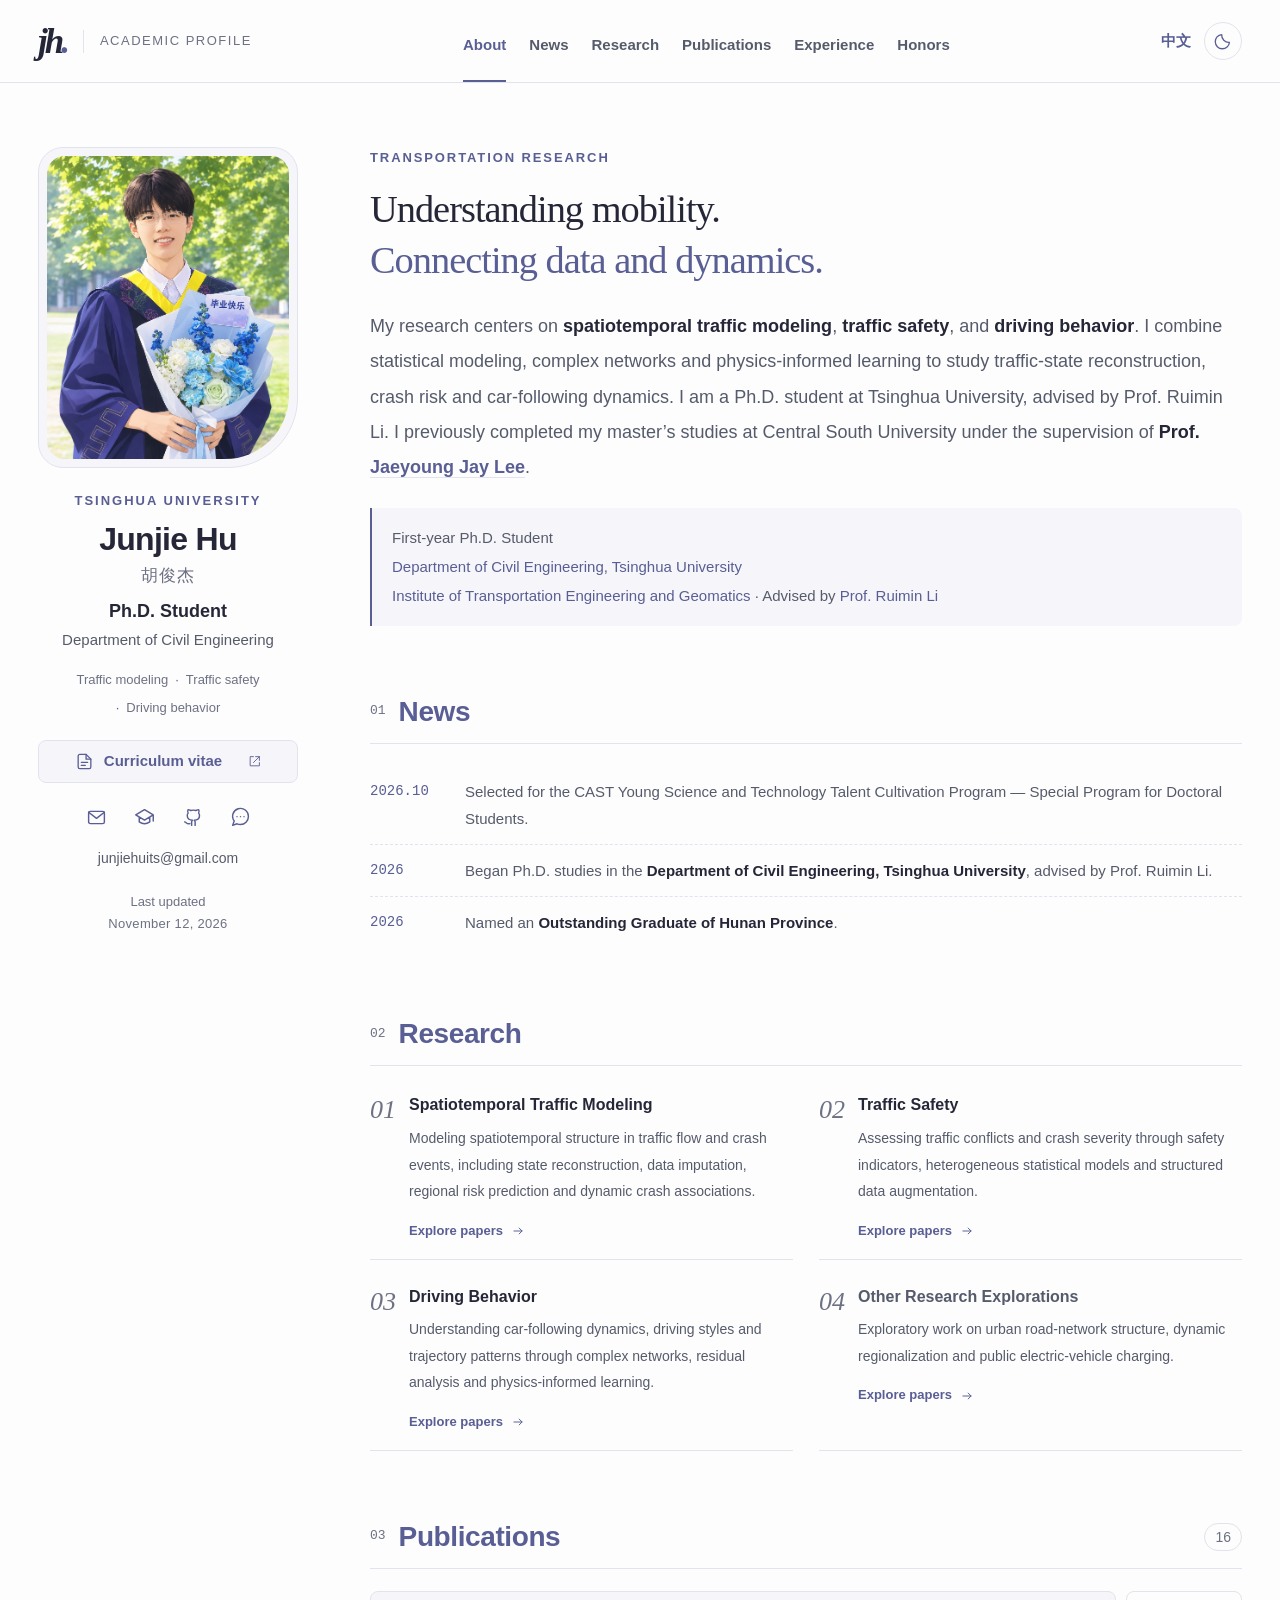
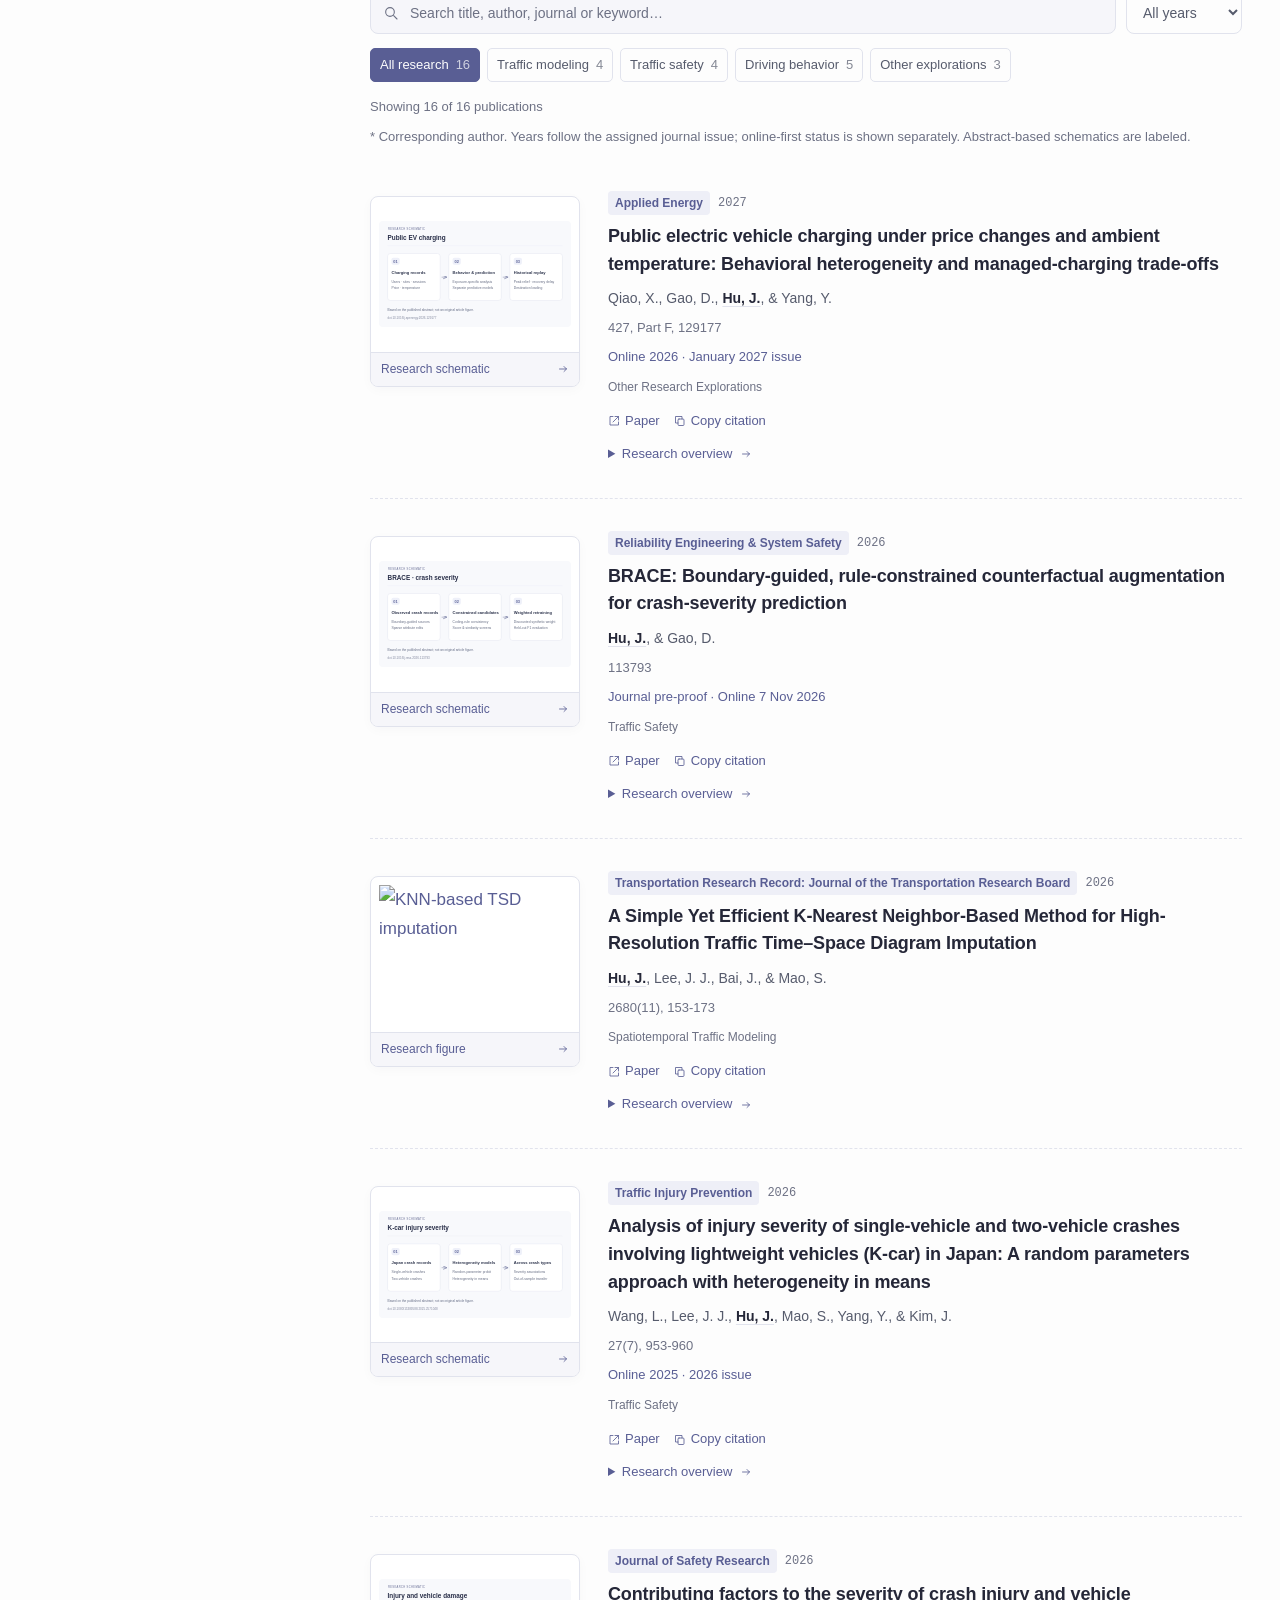
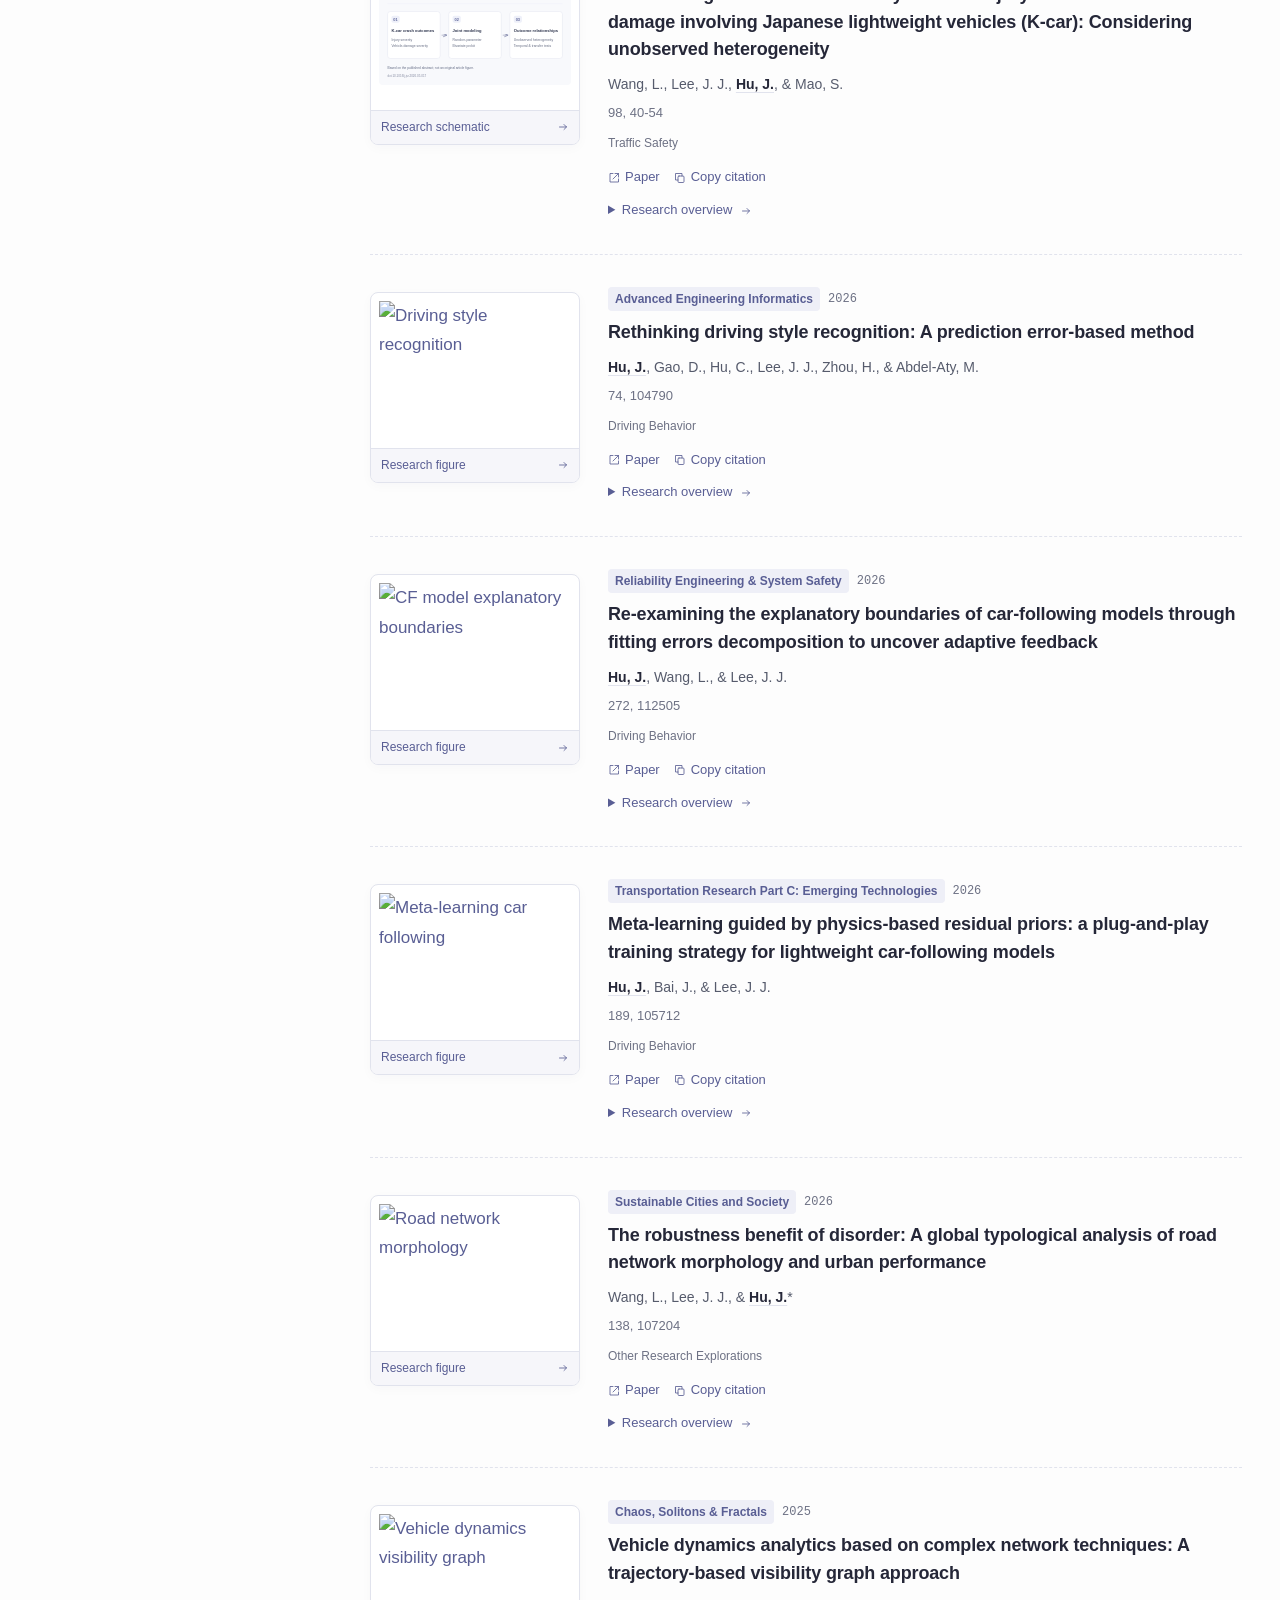
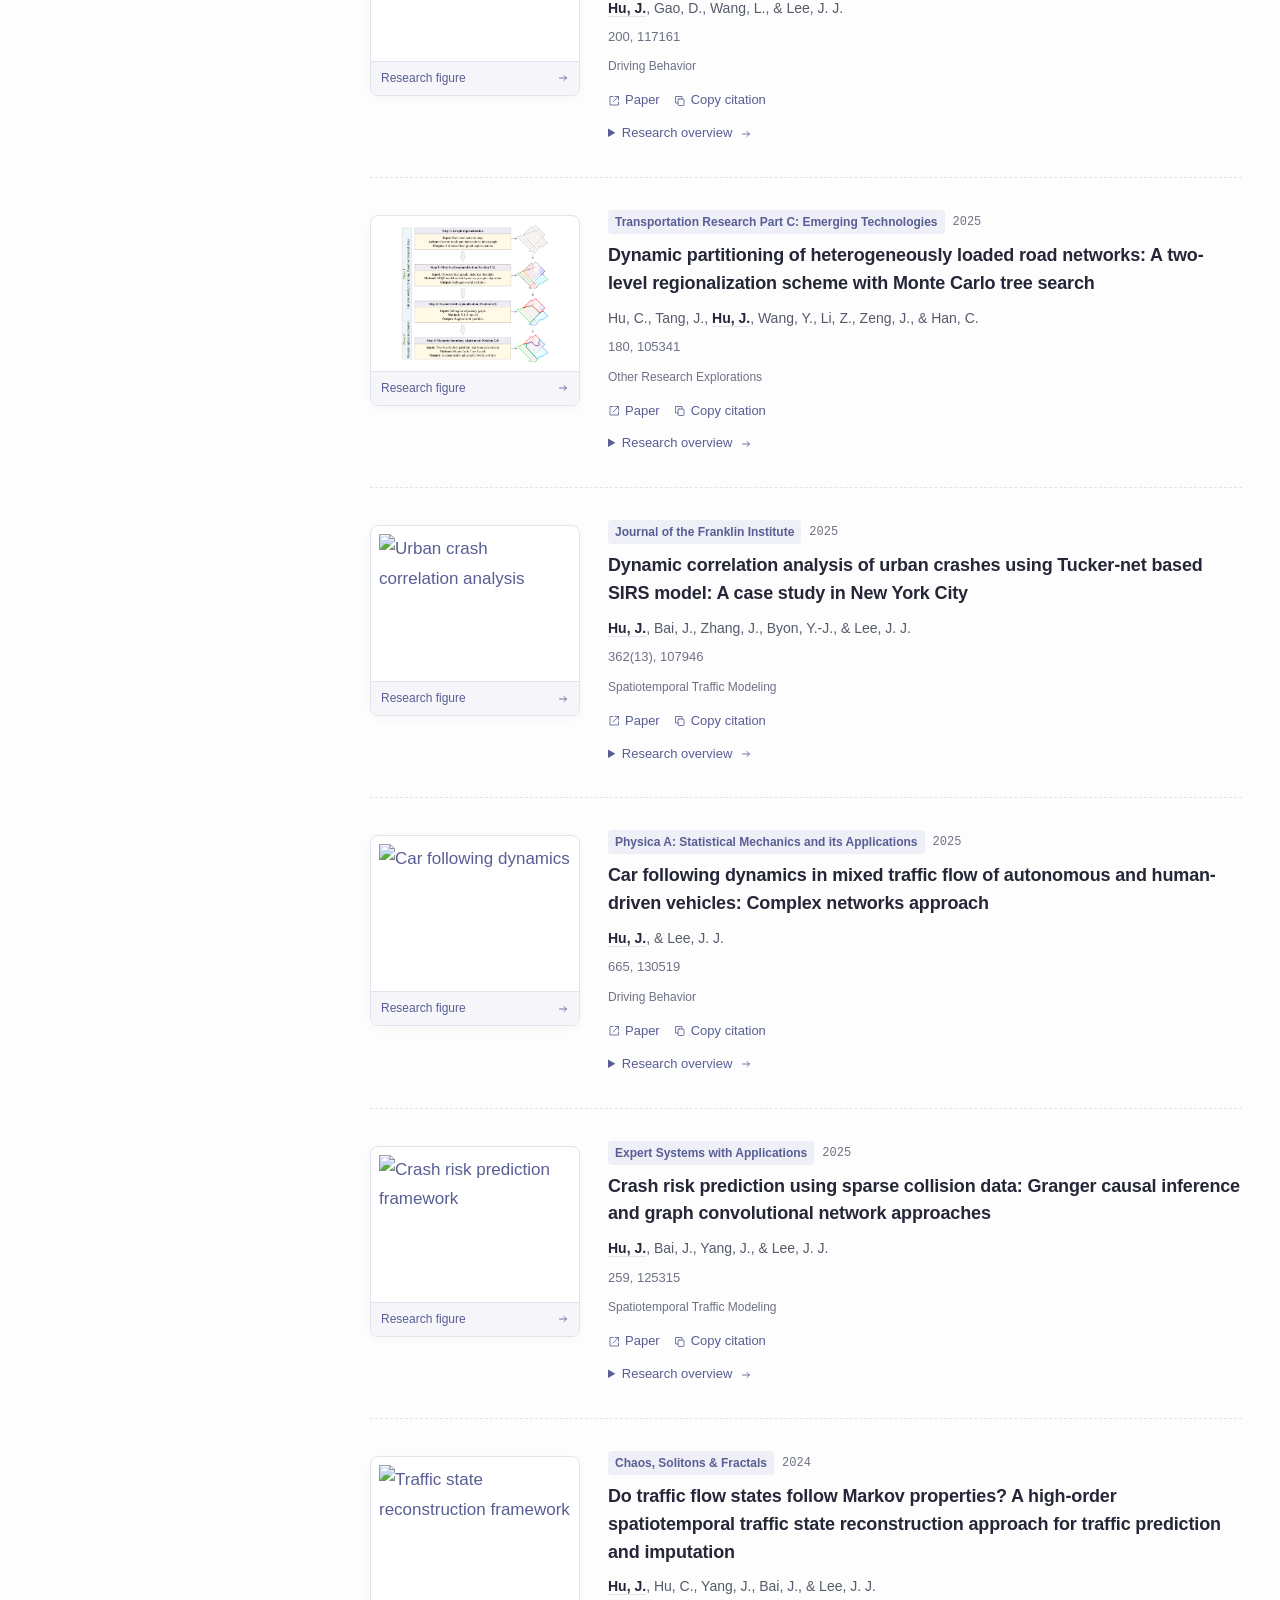
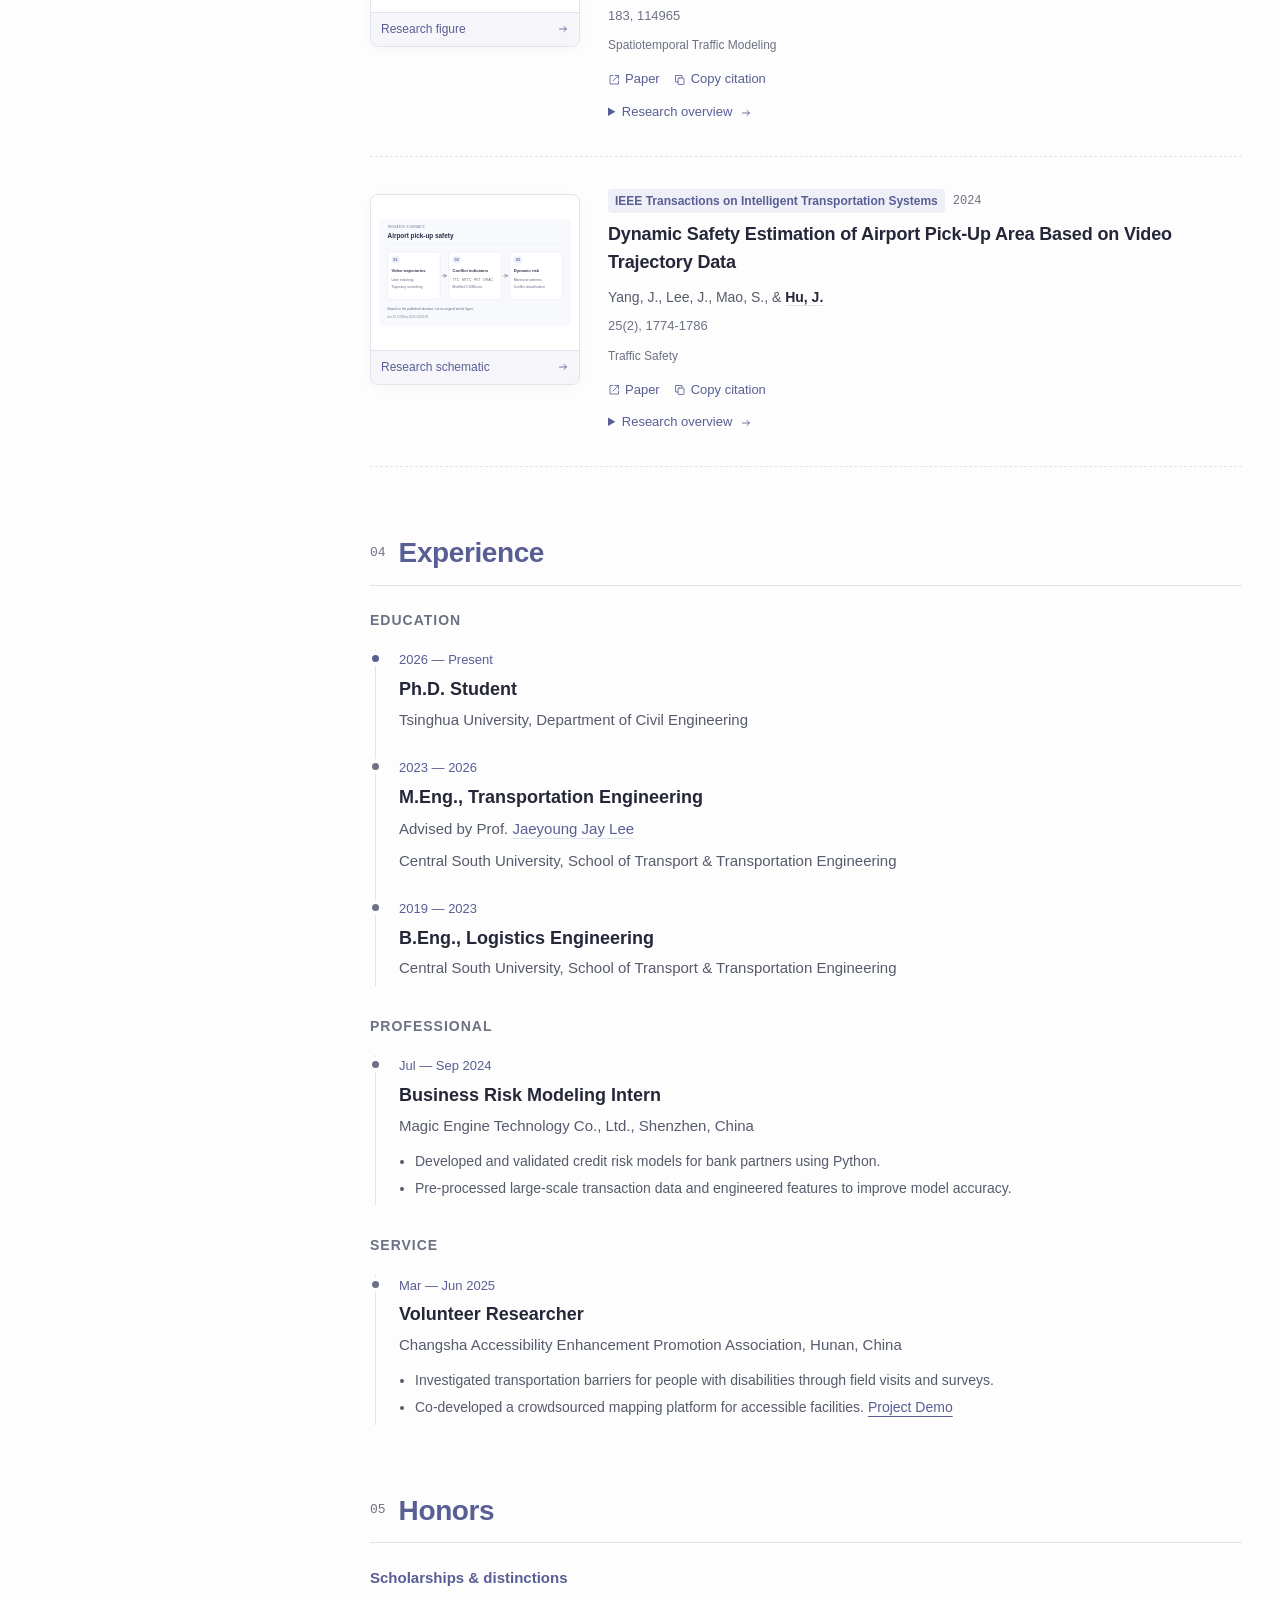
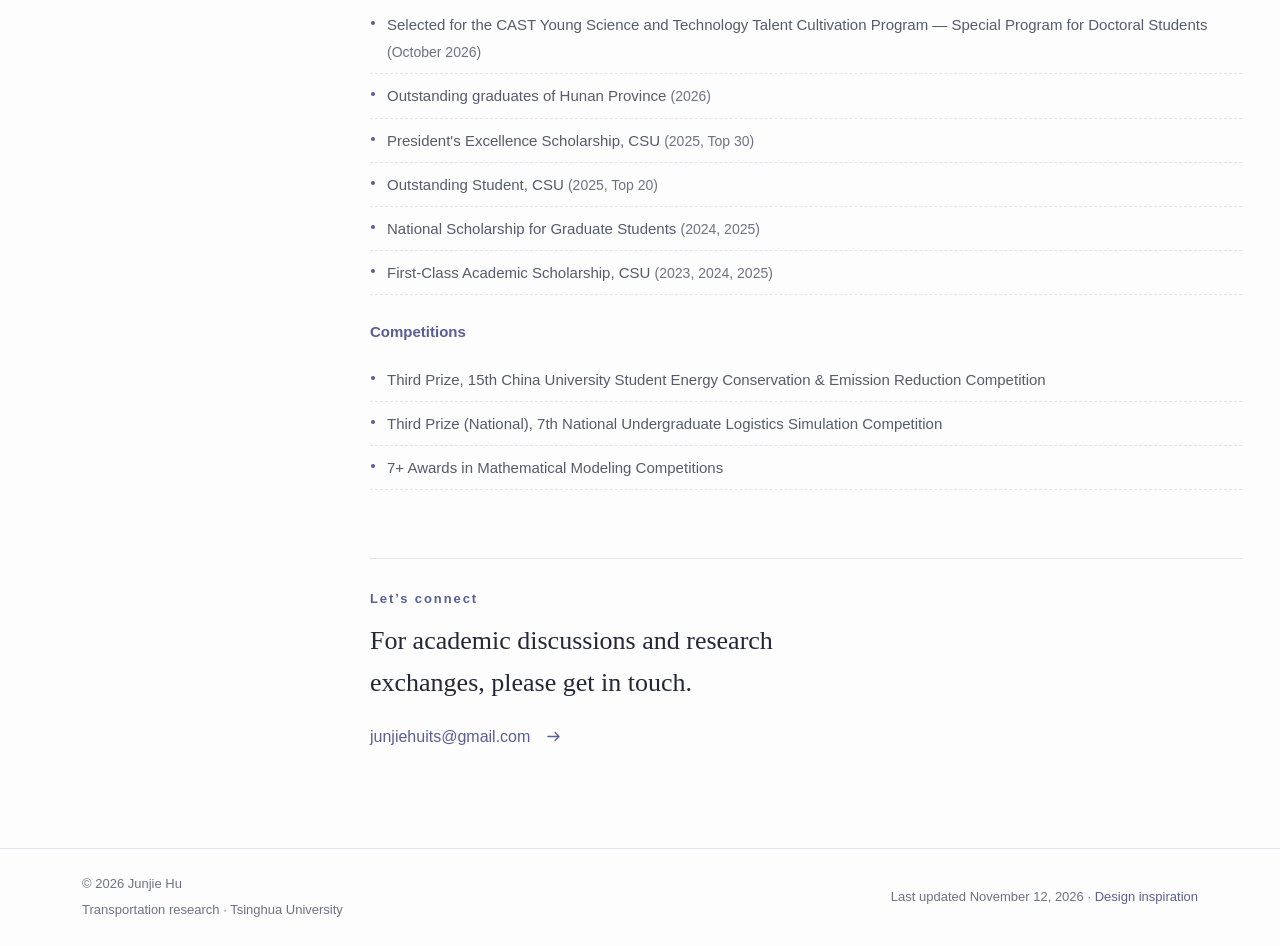
==== commit e6d52ebb: "Separate safety and driving research and regroup spatiotemporal studies" ====
--- a/frontend/index.html
+++ b/frontend/index.html
@@ -2,19 +2,19 @@
 <html lang="en">
 <head>
   <meta charset="utf-8"><meta name="viewport" content="width=device-width, initial-scale=1">
-  <title>Junjie Hu | Transportation Research · Tsinghua University</title><meta name="description" content="My research centers on spatiotemporal traffic modeling and traffic safety and driving behavior. I combine statistical modeling, complex networks and physics-informed learning to study traffic-state reconstruction, crash risk and car-following dynamics. I am a Ph.D. student at Tsinghua University, advised by Prof. Ruimin Li. I previously completed my master’s studies at Central South University under the supervision of Prof. Jaeyoung Jay Lee.">
+  <title>Junjie Hu | Transportation Research · Tsinghua University</title><meta name="description" content="My research centers on spatiotemporal traffic modeling, traffic safety, and driving behavior. I combine statistical modeling, complex networks and physics-informed learning to study traffic-state reconstruction, crash risk and car-following dynamics. I am a Ph.D. student at Tsinghua University, advised by Prof. Ruimin Li. I previously completed my master’s studies at Central South University under the supervision of Prof. Jaeyoung Jay Lee.">
   <meta name="theme-color" content="#5b6096"><meta property="og:type" content="profile">
-  <meta property="og:title" content="Junjie Hu | Transportation Research · Tsinghua University"><meta property="og:description" content="My research centers on spatiotemporal traffic modeling and traffic safety and driving behavior. I combine statistical modeling, complex networks and physics-informed learning to study traffic-state reconstruction, crash risk and car-following dynamics. I am a Ph.D. student at Tsinghua University, advised by Prof. Ruimin Li. I previously completed my master’s studies at Central South University under the supervision of Prof. Jaeyoung Jay Lee.">
+  <meta property="og:title" content="Junjie Hu | Transportation Research · Tsinghua University"><meta property="og:description" content="My research centers on spatiotemporal traffic modeling, traffic safety, and driving behavior. I combine statistical modeling, complex networks and physics-informed learning to study traffic-state reconstruction, crash risk and car-following dynamics. I am a Ph.D. student at Tsinghua University, advised by Prof. Ruimin Li. I previously completed my master’s studies at Central South University under the supervision of Prof. Jaeyoung Jay Lee.">
   <meta property="og:image" content="https://junjiehu-traffic.github.io/junjiehuits/frontend/profile-anime.png"><meta property="og:url" content="https://junjiehu-traffic.github.io/junjiehuits/frontend/index.html">
   <meta property="og:locale" content="en_US">
   <meta name="twitter:card" content="summary_large_image">
   <link rel="canonical" href="https://junjiehu-traffic.github.io/junjiehuits/frontend/index.html">
   <link rel="alternate" hreflang="en" href="https://junjiehu-traffic.github.io/junjiehuits/frontend/index.html"><link rel="alternate" hreflang="zh-CN" href="https://junjiehu-traffic.github.io/junjiehuits/frontend/index_cn.html"><link rel="alternate" hreflang="x-default" href="https://junjiehu-traffic.github.io/junjiehuits/frontend/">
   <link rel="icon" href="favicon.svg" type="image/svg+xml">
-  <link rel="stylesheet" href="css/style.css?v=2026-11-12-r3">
-  <script src="js/theme.js?v=2026-11-12-r3"></script>
+  <link rel="stylesheet" href="css/style.css?v=2026-11-12-r4">
+  <script src="js/theme.js?v=2026-11-12-r4"></script>
   <script type="application/ld+json">{"@context": "https://schema.org", "@type": "Person", "name": "Junjie Hu", "alternateName": "胡俊杰", "url": "https://junjiehu-traffic.github.io/junjiehuits/frontend/", "image": "https://junjiehu-traffic.github.io/junjiehuits/frontend/profile-anime.png", "jobTitle": "Ph.D. Student", "affiliation": {"@type": "CollegeOrUniversity", "name": "Tsinghua University"}, "sameAs": ["https://scholar.google.com/citations?user=2Irk2E4AAAAJ", "https://github.com/junjiehu-traffic"]}</script>
-  <script src="js/main.js?v=2026-11-12-r3" defer></script>
+  <script src="js/main.js?v=2026-11-12-r4" defer></script>
 </head>
 <body>
 <a class="skip-link" href="#main">Skip to content</a>
@@ -27,22 +27,22 @@
   <aside class="profile" aria-label="Academic profile">
     <div class="portrait-frame"><img class="portrait" src="profile-anime.png" alt="Anime portrait of Junjie Hu in graduation attire" width="1122" height="1402" fetchpriority="high"></div>
     <div class="profile-info"><p class="profile-kicker">Tsinghua University</p><h1>Junjie Hu<span>胡俊杰</span></h1><p class="profile-role">Ph.D. Student</p><p class="profile-department">Department of Civil Engineering</p>
-    <div class="profile-topics"><span>Traffic modeling</span><span>Safety & driving behavior</span></div>
+    <div class="profile-topics"><span>Traffic modeling</span><span>Traffic safety</span><span>Driving behavior</span></div>
     <a class="cv-link" href="JunjieHu_CV.pdf" target="_blank" rel="noopener"><svg viewBox="0 0 24 24" fill="none" stroke="currentColor" stroke-width="1.65" stroke-linecap="round" stroke-linejoin="round" aria-hidden="true"><path d="M14 3H6a2 2 0 0 0-2 2v14a2 2 0 0 0 2 2h12a2 2 0 0 0 2-2V9z"/><path d="M14 3v6h6M8 13h8M8 17h5"/></svg>Curriculum vitae<svg viewBox="0 0 24 24" fill="none" stroke="currentColor" stroke-width="1.65" stroke-linecap="round" stroke-linejoin="round" aria-hidden="true"><path d="M14 3h7v7M21 3 10 14M10 3H4v17h17v-6"/></svg></a>
     <div class="social-links"><a href="mailto:junjiehuits@gmail.com" aria-label="Email" title="Email"><svg viewBox="0 0 24 24" fill="none" stroke="currentColor" stroke-width="1.65" stroke-linecap="round" stroke-linejoin="round" aria-hidden="true"><rect x="3" y="5" width="18" height="14" rx="2"/><path d="m3 6 9 7 9-7"/></svg></a><a href="https://scholar.google.com/citations?hl=en&amp;user=2Irk2E4AAAAJ" target="_blank" rel="noopener" aria-label="Google Scholar" title="Google Scholar"><svg viewBox="0 0 24 24" fill="none" stroke="currentColor" stroke-width="1.65" stroke-linecap="round" stroke-linejoin="round" aria-hidden="true"><path d="m2 9 10-6 10 6-10 6zM6 12v5c4 3 8 3 12 0v-5M22 9v7"/></svg></a><a href="https://github.com/junjiehu-traffic" target="_blank" rel="noopener" aria-label="GitHub" title="GitHub"><svg viewBox="0 0 24 24" fill="none" stroke="currentColor" stroke-width="1.65" stroke-linecap="round" stroke-linejoin="round" aria-hidden="true"><path d="M9 19c-4 1-4-2-6-2m12 4v-4a3 3 0 0 0-1-2c3 0 6-1 6-5a4 4 0 0 0-1-3 4 4 0 0 0 0-4s-1 0-3 1a11 11 0 0 0-6 0C8 3 7 3 7 3a4 4 0 0 0 0 4 4 4 0 0 0-1 3c0 4 3 5 6 5a3 3 0 0 0-1 2v4"/></svg></a><a href="wechat.jpg" class="wechat-link" aria-label="WeChat" title="WeChat"><svg viewBox="0 0 24 24" fill="none" stroke="currentColor" stroke-width="1.65" stroke-linecap="round" stroke-linejoin="round" aria-hidden="true"><path d="M21 11a9 9 0 0 1-9 9 11 11 0 0 1-4-.8L3 21l1.8-5A9 9 0 1 1 21 11Z"/><path d="M8 11h.01M12 11h.01M16 11h.01"/></svg></a></div>
     <a class="profile-email" href="mailto:junjiehuits@gmail.com">junjiehuits@gmail.com</a><p class="last-updated">Last updated<time datetime="2026-11-12">November 12, 2026</time></p></div>
   </aside>
   <main id="main">
-    <section id="about" aria-labelledby="about-title" class="about-section"><p class="eyebrow">TRANSPORTATION RESEARCH</p><h2 id="about-title">Understanding mobility.<br><span>Connecting data and dynamics.</span></h2><div class="biography"><p>My research centers on <em>spatiotemporal traffic modeling</em> and <em>traffic safety and driving behavior</em>. I combine statistical modeling, complex networks and physics-informed learning to study traffic-state reconstruction, crash risk and car-following dynamics. I am a Ph.D. student at Tsinghua University, advised by Prof. Ruimin Li. I previously completed my master’s studies at Central South University under the supervision of <em>Prof. <a class="advisor-link" href="https://scholar.google.com/citations?user=XH0jqsUAAAAJ&amp;hl=en" target="_blank" rel="noopener" title="Google Scholar — Jaeyoung Jay Lee">Jaeyoung Jay Lee</a></em>.</p></div><div class="affiliation">First-year Ph.D. Student<br/>
+    <section id="about" aria-labelledby="about-title" class="about-section"><p class="eyebrow">TRANSPORTATION RESEARCH</p><h2 id="about-title">Understanding mobility.<br><span>Connecting data and dynamics.</span></h2><div class="biography"><p>My research centers on <em>spatiotemporal traffic modeling</em>, <em>traffic safety</em>, and <em>driving behavior</em>. I combine statistical modeling, complex networks and physics-informed learning to study traffic-state reconstruction, crash risk and car-following dynamics. I am a Ph.D. student at Tsinghua University, advised by Prof. Ruimin Li. I previously completed my master’s studies at Central South University under the supervision of <em>Prof. <a class="advisor-link" href="https://scholar.google.com/citations?user=XH0jqsUAAAAJ&amp;hl=en" target="_blank" rel="noopener" title="Google Scholar — Jaeyoung Jay Lee">Jaeyoung Jay Lee</a></em>.</p></div><div class="affiliation">First-year Ph.D. Student<br/>
 <a href="https://www.civil.tsinghua.edu.cn/ceen/" rel="noopener" target="_blank">Department of Civil Engineering, Tsinghua University</a><br/>
 <a href="https://www.civil.tsinghua.edu.cn/ceen/Faculties/Faculty/Institute_of_Transportation_Engineering_and_Geom.htm" rel="noopener" target="_blank">Institute of Transportation Engineering and Geomatics</a>
         · Advised by <a href="https://www.civil.tsinghua.edu.cn/ceen/info/1062/1205.htm" rel="noopener" target="_blank">Prof. Ruimin Li</a></div></section>
     <section id="news" aria-labelledby="heading-news"><div class="section-heading"><h2 id="heading-news"><span class="section-number" aria-hidden="true">01</span>News</h2></div><ol class="news-list"><li><time datetime="2026-10">2026.10</time><p>Selected for the CAST Young Science and Technology Talent Cultivation Program — Special Program for Doctoral Students.</p></li><li><time datetime="2026">2026</time><p>Began Ph.D. studies in the <strong>Department of Civil Engineering, Tsinghua University</strong>, advised by Prof. Ruimin Li.</p></li><li><time datetime="2026">2026</time><p>Named an <strong>Outstanding Graduate of Hunan Province</strong>.</p></li></ol></section>
-    <section id="research" aria-labelledby="heading-research"><div class="section-heading"><h2 id="heading-research"><span class="section-number" aria-hidden="true">02</span>Research</h2></div><div class="research-grid"><a class="research-item" href="#publications" data-research="0"><span class="research-index">01</span><div><h3>Spatiotemporal Traffic Modeling</h3><p>Reconstructing and predicting traffic states from sparse observations, with an emphasis on spatiotemporal structure and efficient imputation.</p><span class="research-link">Explore papers <svg viewBox="0 0 24 24" fill="none" stroke="currentColor" stroke-width="1.65" stroke-linecap="round" stroke-linejoin="round" aria-hidden="true"><path d="M5 12h14m-5-5 5 5-5 5"/></svg></span></div></a><a class="research-item" href="#publications" data-research="1"><span class="research-index">02</span><div><h3>Traffic Safety &amp; Driving Behavior</h3><p>Understanding crash risk, injury severity and driving heterogeneity through statistical models, trajectory networks and physics-informed learning.</p><span class="research-link">Explore papers <svg viewBox="0 0 24 24" fill="none" stroke="currentColor" stroke-width="1.65" stroke-linecap="round" stroke-linejoin="round" aria-hidden="true"><path d="M5 12h14m-5-5 5 5-5 5"/></svg></span></div></a><a class="research-item" href="#publications" data-research="2"><span class="research-index">03</span><div><h3>Other Research Explorations</h3><p>Exploratory work on urban road-network structure, dynamic regionalization and public electric-vehicle charging.</p><span class="research-link">Explore papers <svg viewBox="0 0 24 24" fill="none" stroke="currentColor" stroke-width="1.65" stroke-linecap="round" stroke-linejoin="round" aria-hidden="true"><path d="M5 12h14m-5-5 5 5-5 5"/></svg></span></div></a></div></section>
+    <section id="research" aria-labelledby="heading-research"><div class="section-heading"><h2 id="heading-research"><span class="section-number" aria-hidden="true">02</span>Research</h2></div><div class="research-grid"><a class="research-item" href="#publications" data-research="0"><span class="research-index">01</span><div><h3>Spatiotemporal Traffic Modeling</h3><p>Modeling spatiotemporal structure in traffic flow and crash events, including state reconstruction, data imputation, regional risk prediction and dynamic crash associations.</p><span class="research-link">Explore papers <svg viewBox="0 0 24 24" fill="none" stroke="currentColor" stroke-width="1.65" stroke-linecap="round" stroke-linejoin="round" aria-hidden="true"><path d="M5 12h14m-5-5 5 5-5 5"/></svg></span></div></a><a class="research-item" href="#publications" data-research="1"><span class="research-index">02</span><div><h3>Traffic Safety</h3><p>Assessing traffic conflicts and crash severity through safety indicators, heterogeneous statistical models and structured data augmentation.</p><span class="research-link">Explore papers <svg viewBox="0 0 24 24" fill="none" stroke="currentColor" stroke-width="1.65" stroke-linecap="round" stroke-linejoin="round" aria-hidden="true"><path d="M5 12h14m-5-5 5 5-5 5"/></svg></span></div></a><a class="research-item" href="#publications" data-research="2"><span class="research-index">03</span><div><h3>Driving Behavior</h3><p>Understanding car-following dynamics, driving styles and trajectory patterns through complex networks, residual analysis and physics-informed learning.</p><span class="research-link">Explore papers <svg viewBox="0 0 24 24" fill="none" stroke="currentColor" stroke-width="1.65" stroke-linecap="round" stroke-linejoin="round" aria-hidden="true"><path d="M5 12h14m-5-5 5 5-5 5"/></svg></span></div></a><a class="research-item" href="#publications" data-research="3"><span class="research-index">04</span><div><h3>Other Research Explorations</h3><p>Exploratory work on urban road-network structure, dynamic regionalization and public electric-vehicle charging.</p><span class="research-link">Explore papers <svg viewBox="0 0 24 24" fill="none" stroke="currentColor" stroke-width="1.65" stroke-linecap="round" stroke-linejoin="round" aria-hidden="true"><path d="M5 12h14m-5-5 5 5-5 5"/></svg></span></div></a></div></section>
     <section id="publications" aria-labelledby="heading-publications"><div class="section-heading"><h2 id="heading-publications"><span class="section-number" aria-hidden="true">03</span>Publications</h2><span class="section-count">16</span></div>
       <div class="publication-tools enhanced"><div class="search-row"><label class="search-field"><svg viewBox="0 0 24 24" fill="none" stroke="currentColor" stroke-width="1.65" stroke-linecap="round" stroke-linejoin="round" aria-hidden="true"><circle cx="10.5" cy="10.5" r="6.5"/><path d="m16 16 5 5"/></svg><span class="sr-only">Search publications</span><input id="publication-search" type="search" placeholder="Search title, author, journal or keyword…" autocomplete="off"></label><label class="year-field"><span class="sr-only">Year</span><select id="year-filter" aria-label="Year"><option value="all">All years</option><option>2027</option><option>2026</option><option>2025</option><option>2024</option></select></label></div>
-      <div class="topic-filters" role="group" aria-label="Research"><button type="button" data-filter="all" aria-pressed="true">All research<span>16</span></button><button type="button" data-filter="0" aria-pressed="false">Traffic modeling<span>2</span></button><button type="button" data-filter="1" aria-pressed="false">Safety & driving behavior<span>11</span></button><button type="button" data-filter="2" aria-pressed="false">Other explorations<span>3</span></button></div><div class="results-row"><p id="result-count" role="status" aria-live="polite">Showing all 16 publications</p><button id="reset-filters" type="button" hidden>Reset filters</button></div></div>
-      <p class="publication-note">* Corresponding author. Years follow the assigned journal issue; online-first status is shown separately. Abstract-based schematics are labeled.</p><div class="publications-list"><article class="paper" id="paper-15" data-topic="2" data-year="2027" data-citation="Qiao, X., Gao, D., Hu, J., &amp; Yang, Y. (2027). Public electric vehicle charging under price changes and ambient temperature: Behavioral heterogeneity and managed-charging trade-offs. Applied Energy, 427, Part F, 129177. https://doi.org/10.1016/j.apenergy.2026.129177">
+      <div class="topic-filters" role="group" aria-label="Research"><button type="button" data-filter="all" aria-pressed="true">All research<span>16</span></button><button type="button" data-filter="0" aria-pressed="false">Traffic modeling<span>4</span></button><button type="button" data-filter="1" aria-pressed="false">Traffic safety<span>4</span></button><button type="button" data-filter="2" aria-pressed="false">Driving behavior<span>5</span></button><button type="button" data-filter="3" aria-pressed="false">Other explorations<span>3</span></button></div><div class="results-row"><p id="result-count" role="status" aria-live="polite">Showing all 16 publications</p><button id="reset-filters" type="button" hidden>Reset filters</button></div></div>
+      <p class="publication-note">* Corresponding author. Years follow the assigned journal issue; online-first status is shown separately. Abstract-based schematics are labeled.</p><div class="publications-list"><article class="paper" id="paper-15" data-topic="3" data-year="2027" data-citation="Qiao, X., Gao, D., Hu, J., &amp; Yang, Y. (2027). Public electric vehicle charging under price changes and ambient temperature: Behavioral heterogeneity and managed-charging trade-offs. Applied Energy, 427, Part F, 129177. https://doi.org/10.1016/j.apenergy.2026.129177">
       <a class="paper-thumbnail" href="images/schematic-15-en.svg" data-preview="15" aria-label="Research overview: Public electric vehicle charging under price changes and ambient temperature: Behavioral heterogeneity and managed-charging trade-offs"><img src="images/schematic-15-en.svg" alt="Public EV charging — abstract-based schematic" loading="lazy" decoding="async"><span>Research schematic <svg viewBox="0 0 24 24" fill="none" stroke="currentColor" stroke-width="1.65" stroke-linecap="round" stroke-linejoin="round" aria-hidden="true"><path d="M5 12h14m-5-5 5 5-5 5"/></svg></span></a><div class="paper-content">
         <div class="paper-venue"><span>Applied Energy</span><time>2027</time></div>
         <h3><a href="https://doi.org/10.1016/j.apenergy.2026.129177" target="_blank" rel="noopener">Public electric vehicle charging under price changes and ambient temperature: Behavioral heterogeneity and managed-charging trade-offs</a></h3>
@@ -57,7 +57,7 @@
         <h3><a href="https://doi.org/10.1016/j.ress.2026.113793" target="_blank" rel="noopener">BRACE: Boundary-guided, rule-constrained counterfactual augmentation for crash-severity prediction</a></h3>
         <p class="paper-authors"><strong>Hu, J.</strong>, &amp; Gao, D.</p>
         <p class="paper-bibliographic">113793</p><p class="paper-status">Journal pre-proof · Online 7 Nov 2026</p>
-        <p class="paper-topic">Traffic Safety &amp; Driving Behavior</p>
+        <p class="paper-topic">Traffic Safety</p>
         <div class="paper-actions"><a href="https://doi.org/10.1016/j.ress.2026.113793" target="_blank" rel="noopener"><svg viewBox="0 0 24 24" fill="none" stroke="currentColor" stroke-width="1.65" stroke-linecap="round" stroke-linejoin="round" aria-hidden="true"><path d="M14 3h7v7M21 3 10 14M10 3H4v17h17v-6"/></svg>Paper</a><button class="copy-citation enhanced" type="button"><svg viewBox="0 0 24 24" fill="none" stroke="currentColor" stroke-width="1.65" stroke-linecap="round" stroke-linejoin="round" aria-hidden="true"><rect x="8" y="8" width="12" height="13" rx="2"/><path d="M16 8V3H3v13h5"/></svg>Copy citation</button></div>
         <details class="paper-details"><summary>Research overview <svg viewBox="0 0 24 24" fill="none" stroke="currentColor" stroke-width="1.65" stroke-linecap="round" stroke-linejoin="round" aria-hidden="true"><path d="M5 12h14m-5-5 5 5-5 5"/></svg></summary><div class="detail-content"><h4>Research summary</h4><p>BRACE generates sparse, coding-consistent counterfactual crash records and discounts their weight during retraining. Evaluation on five California counties supports improved F1 most clearly against SMOTEN and TVAE; model-response analyses describe predictive associations rather than causal effects.</p><figure><a href="images/schematic-16-en.svg" target="_blank" rel="noopener" title="Open full-size figure"><img src="images/schematic-16-en.svg" alt="BRACE · crash severity — abstract-based schematic" loading="lazy"></a><figcaption>Research schematic prepared from the published abstract; not an original figure.  <a href="https://doi.org/10.1016/j.ress.2026.113793" target="_blank" rel="noopener">Source</a></figcaption></figure></div></details>
       </div></article><article class="paper" id="paper-2" data-topic="0" data-year="2026" data-citation="Hu, J., Lee, J. J., Bai, J., &amp; Mao, S. (2026). A Simple Yet Efficient K-Nearest Neighbor-Based Method for High-Resolution Traffic Time–Space Diagram Imputation. Transportation Research Record: Journal of the Transportation Research Board, 2680(11), 153-173. https://doi.org/10.1177/03611981261419011">
@@ -75,7 +75,7 @@
         <h3><a href="https://doi.org/10.1080/15389588.2025.2571048" target="_blank" rel="noopener">Analysis of injury severity of single-vehicle and two-vehicle crashes involving lightweight vehicles (K-car) in Japan: A random parameters approach with heterogeneity in means</a></h3>
         <p class="paper-authors">Wang, L., Lee, J. J., <strong>Hu, J.</strong>, Mao, S., Yang, Y., &amp; Kim, J.</p>
         <p class="paper-bibliographic">27(7), 953-960</p><p class="paper-status">Online 2025 · 2026 issue</p>
-        <p class="paper-topic">Traffic Safety &amp; Driving Behavior</p>
+        <p class="paper-topic">Traffic Safety</p>
         <div class="paper-actions"><a href="https://doi.org/10.1080/15389588.2025.2571048" target="_blank" rel="noopener"><svg viewBox="0 0 24 24" fill="none" stroke="currentColor" stroke-width="1.65" stroke-linecap="round" stroke-linejoin="round" aria-hidden="true"><path d="M14 3h7v7M21 3 10 14M10 3H4v17h17v-6"/></svg>Paper</a><button class="copy-citation enhanced" type="button"><svg viewBox="0 0 24 24" fill="none" stroke="currentColor" stroke-width="1.65" stroke-linecap="round" stroke-linejoin="round" aria-hidden="true"><rect x="8" y="8" width="12" height="13" rx="2"/><path d="M16 8V3H3v13h5"/></svg>Copy citation</button></div>
         <details class="paper-details"><summary>Research overview <svg viewBox="0 0 24 24" fill="none" stroke="currentColor" stroke-width="1.65" stroke-linecap="round" stroke-linejoin="round" aria-hidden="true"><path d="M5 12h14m-5-5 5 5-5 5"/></svg></summary><div class="detail-content"><h4>Research summary</h4><p>Compares injury-severity factors across single-vehicle and two-vehicle K-car crashes in Japan. Random-parameter probit models with heterogeneity in means and out-of-sample transfer tests examine differences across crash types.</p><figure><a href="images/schematic-6-en.svg" target="_blank" rel="noopener" title="Open full-size figure"><img src="images/schematic-6-en.svg" alt="K-car injury severity — abstract-based schematic" loading="lazy"></a><figcaption>Research schematic prepared from the published abstract; not an original figure.  <a href="https://doi.org/10.1080/15389588.2025.2571048" target="_blank" rel="noopener">Source</a></figcaption></figure></div></details>
       </div></article><article class="paper" id="paper-7" data-topic="1" data-year="2026" data-citation="Wang, L., Lee, J. J., Hu, J., &amp; Mao, S. (2026). Contributing factors to the severity of crash injury and vehicle damage involving Japanese lightweight vehicles (K-car): Considering unobserved heterogeneity. Journal of Safety Research, 98, 40-54. https://doi.org/10.1016/j.jsr.2026.05.017">
@@ -84,37 +84,37 @@
         <h3><a href="https://doi.org/10.1016/j.jsr.2026.05.017" target="_blank" rel="noopener">Contributing factors to the severity of crash injury and vehicle damage involving Japanese lightweight vehicles (K-car): Considering unobserved heterogeneity</a></h3>
         <p class="paper-authors">Wang, L., Lee, J. J., <strong>Hu, J.</strong>, &amp; Mao, S.</p>
         <p class="paper-bibliographic">98, 40-54</p>
-        <p class="paper-topic">Traffic Safety &amp; Driving Behavior</p>
+        <p class="paper-topic">Traffic Safety</p>
         <div class="paper-actions"><a href="https://doi.org/10.1016/j.jsr.2026.05.017" target="_blank" rel="noopener"><svg viewBox="0 0 24 24" fill="none" stroke="currentColor" stroke-width="1.65" stroke-linecap="round" stroke-linejoin="round" aria-hidden="true"><path d="M14 3h7v7M21 3 10 14M10 3H4v17h17v-6"/></svg>Paper</a><button class="copy-citation enhanced" type="button"><svg viewBox="0 0 24 24" fill="none" stroke="currentColor" stroke-width="1.65" stroke-linecap="round" stroke-linejoin="round" aria-hidden="true"><rect x="8" y="8" width="12" height="13" rx="2"/><path d="M16 8V3H3v13h5"/></svg>Copy citation</button></div>
         <details class="paper-details"><summary>Research overview <svg viewBox="0 0 24 24" fill="none" stroke="currentColor" stroke-width="1.65" stroke-linecap="round" stroke-linejoin="round" aria-hidden="true"><path d="M5 12h14m-5-5 5 5-5 5"/></svg></summary><div class="detail-content"><h4>Research summary</h4><p>Jointly models crash injury and vehicle-damage severity in Japanese lightweight vehicles using random-parameter bivariate probit models with heterogeneity in means. Temporal-stability and out-of-sample analyses examine outcome correlations and unobserved heterogeneity.</p><figure><a href="images/schematic-7-en.svg" target="_blank" rel="noopener" title="Open full-size figure"><img src="images/schematic-7-en.svg" alt="Injury and vehicle damage — abstract-based schematic" loading="lazy"></a><figcaption>Research schematic prepared from the published abstract; not an original figure.  <a href="https://doi.org/10.1016/j.jsr.2026.05.017" target="_blank" rel="noopener">Source</a></figcaption></figure></div></details>
-      </div></article><article class="paper" id="paper-10" data-topic="1" data-year="2026" data-citation="Hu, J., Gao, D., Hu, C., Lee, J. J., Zhou, H., &amp; Abdel-Aty, M. (2026). Rethinking driving style recognition: A prediction error-based method. Advanced Engineering Informatics, 74, 104790. https://doi.org/10.1016/j.aei.2026.104790">
+      </div></article><article class="paper" id="paper-10" data-topic="2" data-year="2026" data-citation="Hu, J., Gao, D., Hu, C., Lee, J. J., Zhou, H., &amp; Abdel-Aty, M. (2026). Rethinking driving style recognition: A prediction error-based method. Advanced Engineering Informatics, 74, 104790. https://doi.org/10.1016/j.aei.2026.104790">
       <a class="paper-thumbnail" href="images/fig10.jpg" data-preview="10" aria-label="Research overview: Rethinking driving style recognition: A prediction error-based method"><img src="images/fig10.jpg" alt="Driving style recognition" loading="lazy" decoding="async"><span>Research figure <svg viewBox="0 0 24 24" fill="none" stroke="currentColor" stroke-width="1.65" stroke-linecap="round" stroke-linejoin="round" aria-hidden="true"><path d="M5 12h14m-5-5 5 5-5 5"/></svg></span></a><div class="paper-content">
         <div class="paper-venue"><span>Advanced Engineering Informatics</span><time>2026</time></div>
         <h3><a href="https://doi.org/10.1016/j.aei.2026.104790" target="_blank" rel="noopener">Rethinking driving style recognition: A prediction error-based method</a></h3>
         <p class="paper-authors"><strong>Hu, J.</strong>, Gao, D., Hu, C., Lee, J. J., Zhou, H., &amp; Abdel-Aty, M.</p>
         <p class="paper-bibliographic">74, 104790</p>
-        <p class="paper-topic">Traffic Safety &amp; Driving Behavior</p>
+        <p class="paper-topic">Driving Behavior</p>
         <div class="paper-actions"><a href="https://doi.org/10.1016/j.aei.2026.104790" target="_blank" rel="noopener"><svg viewBox="0 0 24 24" fill="none" stroke="currentColor" stroke-width="1.65" stroke-linecap="round" stroke-linejoin="round" aria-hidden="true"><path d="M14 3h7v7M21 3 10 14M10 3H4v17h17v-6"/></svg>Paper</a><button class="copy-citation enhanced" type="button"><svg viewBox="0 0 24 24" fill="none" stroke="currentColor" stroke-width="1.65" stroke-linecap="round" stroke-linejoin="round" aria-hidden="true"><rect x="8" y="8" width="12" height="13" rx="2"/><path d="M16 8V3H3v13h5"/></svg>Copy citation</button></div>
         <details class="paper-details"><summary>Research overview <svg viewBox="0 0 24 24" fill="none" stroke="currentColor" stroke-width="1.65" stroke-linecap="round" stroke-linejoin="round" aria-hidden="true"><path d="M5 12h14m-5-5 5 5-5 5"/></svg></summary><div class="detail-content"><h4>Research summary</h4><p>Infers driving styles by clustering trajectory-prediction errors from a model with attention and convolutional social pooling. Independent kinematic and safety measures provide post-hoc validation across NGSIM traffic-density settings.</p><figure><a href="images/fig10.jpg" target="_blank" rel="noopener" title="Open full-size figure"><img src="images/fig10.jpg" alt="Driving style recognition" loading="lazy"></a><figcaption>Research figure supplied with the original website. Rethinking driving style recognition: A prediction error-based method</figcaption></figure></div></details>
-      </div></article><article class="paper" id="paper-11" data-topic="1" data-year="2026" data-citation="Hu, J., Wang, L., &amp; Lee, J. J. (2026). Re-examining the explanatory boundaries of car-following models through fitting errors decomposition to uncover adaptive feedback. Reliability Engineering &amp; System Safety, 272, 112505. https://doi.org/10.1016/j.ress.2026.112505">
+      </div></article><article class="paper" id="paper-11" data-topic="2" data-year="2026" data-citation="Hu, J., Wang, L., &amp; Lee, J. J. (2026). Re-examining the explanatory boundaries of car-following models through fitting errors decomposition to uncover adaptive feedback. Reliability Engineering &amp; System Safety, 272, 112505. https://doi.org/10.1016/j.ress.2026.112505">
       <a class="paper-thumbnail" href="images/fig11.jpg" data-preview="11" aria-label="Research overview: Re-examining the explanatory boundaries of car-following models through fitting errors decomposition to uncover adaptive feedback"><img src="images/fig11.jpg" alt="CF model explanatory boundaries" loading="lazy" decoding="async"><span>Research figure <svg viewBox="0 0 24 24" fill="none" stroke="currentColor" stroke-width="1.65" stroke-linecap="round" stroke-linejoin="round" aria-hidden="true"><path d="M5 12h14m-5-5 5 5-5 5"/></svg></span></a><div class="paper-content">
         <div class="paper-venue"><span>Reliability Engineering &amp; System Safety</span><time>2026</time></div>
         <h3><a href="https://doi.org/10.1016/j.ress.2026.112505" target="_blank" rel="noopener">Re-examining the explanatory boundaries of car-following models through fitting errors decomposition to uncover adaptive feedback</a></h3>
         <p class="paper-authors"><strong>Hu, J.</strong>, Wang, L., &amp; Lee, J. J.</p>
         <p class="paper-bibliographic">272, 112505</p>
-        <p class="paper-topic">Traffic Safety &amp; Driving Behavior</p>
+        <p class="paper-topic">Driving Behavior</p>
         <div class="paper-actions"><a href="https://doi.org/10.1016/j.ress.2026.112505" target="_blank" rel="noopener"><svg viewBox="0 0 24 24" fill="none" stroke="currentColor" stroke-width="1.65" stroke-linecap="round" stroke-linejoin="round" aria-hidden="true"><path d="M14 3h7v7M21 3 10 14M10 3H4v17h17v-6"/></svg>Paper</a><button class="copy-citation enhanced" type="button"><svg viewBox="0 0 24 24" fill="none" stroke="currentColor" stroke-width="1.65" stroke-linecap="round" stroke-linejoin="round" aria-hidden="true"><rect x="8" y="8" width="12" height="13" rx="2"/><path d="M16 8V3H3v13h5"/></svg>Copy citation</button></div>
         <details class="paper-details"><summary>Research overview <svg viewBox="0 0 24 24" fill="none" stroke="currentColor" stroke-width="1.65" stroke-linecap="round" stroke-linejoin="round" aria-hidden="true"><path d="M5 12h14m-5-5 5 5-5 5"/></svg></summary><div class="detail-content"><h4>Research summary</h4><p>Decomposes car-following residuals into structural and random components using an unobserved-components model. Across four datasets, the analysis characterizes state dependence and directional relationships; error compensation improves model fitting.</p><figure><a href="images/fig11.jpg" target="_blank" rel="noopener" title="Open full-size figure"><img src="images/fig11.jpg" alt="CF model explanatory boundaries" loading="lazy"></a><figcaption>Research figure supplied with the original website. Re-examining the explanatory boundaries of car-following models through fitting errors decomposition to uncover adaptive feedback</figcaption></figure></div></details>
-      </div></article><article class="paper" id="paper-12" data-topic="1" data-year="2026" data-citation="Hu, J., Bai, J., &amp; Lee, J. J. (2026). Meta-learning guided by physics-based residual priors: a plug-and-play training strategy for lightweight car-following models. Transportation Research Part C: Emerging Technologies, 189, 105712. https://doi.org/10.1016/j.trc.2026.105712">
+      </div></article><article class="paper" id="paper-12" data-topic="2" data-year="2026" data-citation="Hu, J., Bai, J., &amp; Lee, J. J. (2026). Meta-learning guided by physics-based residual priors: a plug-and-play training strategy for lightweight car-following models. Transportation Research Part C: Emerging Technologies, 189, 105712. https://doi.org/10.1016/j.trc.2026.105712">
       <a class="paper-thumbnail" href="images/fig12.jpg" data-preview="12" aria-label="Research overview: Meta-learning guided by physics-based residual priors: a plug-and-play training strategy for lightweight car-following models"><img src="images/fig12.jpg" alt="Meta-learning car following" loading="lazy" decoding="async"><span>Research figure <svg viewBox="0 0 24 24" fill="none" stroke="currentColor" stroke-width="1.65" stroke-linecap="round" stroke-linejoin="round" aria-hidden="true"><path d="M5 12h14m-5-5 5 5-5 5"/></svg></span></a><div class="paper-content">
         <div class="paper-venue"><span>Transportation Research Part C: Emerging Technologies</span><time>2026</time></div>
         <h3><a href="https://doi.org/10.1016/j.trc.2026.105712" target="_blank" rel="noopener">Meta-learning guided by physics-based residual priors: a plug-and-play training strategy for lightweight car-following models</a></h3>
         <p class="paper-authors"><strong>Hu, J.</strong>, Bai, J., &amp; Lee, J. J.</p>
         <p class="paper-bibliographic">189, 105712</p>
-        <p class="paper-topic">Traffic Safety &amp; Driving Behavior</p>
+        <p class="paper-topic">Driving Behavior</p>
         <div class="paper-actions"><a href="https://doi.org/10.1016/j.trc.2026.105712" target="_blank" rel="noopener"><svg viewBox="0 0 24 24" fill="none" stroke="currentColor" stroke-width="1.65" stroke-linecap="round" stroke-linejoin="round" aria-hidden="true"><path d="M14 3h7v7M21 3 10 14M10 3H4v17h17v-6"/></svg>Paper</a><button class="copy-citation enhanced" type="button"><svg viewBox="0 0 24 24" fill="none" stroke="currentColor" stroke-width="1.65" stroke-linecap="round" stroke-linejoin="round" aria-hidden="true"><rect x="8" y="8" width="12" height="13" rx="2"/><path d="M16 8V3H3v13h5"/></svg>Copy citation</button></div>
         <details class="paper-details"><summary>Research overview <svg viewBox="0 0 24 24" fill="none" stroke="currentColor" stroke-width="1.65" stroke-linecap="round" stroke-linejoin="round" aria-hidden="true"><path d="M5 12h14m-5-5 5 5-5 5"/></svg></summary><div class="detail-content"><h4>Research summary</h4><p>RAMR uses physics-based residual priors and a meta-learning weighting network in bilevel optimization. Tests across four datasets, three physical models and three data-driven predictors assess generalization and computational cost.</p><figure><a href="images/fig12.jpg" target="_blank" rel="noopener" title="Open full-size figure"><img src="images/fig12.jpg" alt="Meta-learning car following" loading="lazy"></a><figcaption>Research figure supplied with the original website. Meta-learning guided by physics-based residual priors: a plug-and-play training strategy for lightweight car-following models</figcaption></figure></div></details>
-      </div></article><article class="paper" id="paper-13" data-topic="2" data-year="2026" data-citation="Wang, L., Lee, J. J., &amp; Hu, J.* (2026). The robustness benefit of disorder: A global typological analysis of road network morphology and urban performance. Sustainable Cities and Society, 138, 107204. https://doi.org/10.1016/j.scs.2026.107204">
+      </div></article><article class="paper" id="paper-13" data-topic="3" data-year="2026" data-citation="Wang, L., Lee, J. J., &amp; Hu, J.* (2026). The robustness benefit of disorder: A global typological analysis of road network morphology and urban performance. Sustainable Cities and Society, 138, 107204. https://doi.org/10.1016/j.scs.2026.107204">
       <a class="paper-thumbnail" href="images/fig13.jpg" data-preview="13" aria-label="Research overview: The robustness benefit of disorder: A global typological analysis of road network morphology and urban performance"><img src="images/fig13.jpg" alt="Road network morphology" loading="lazy" decoding="async"><span>Research figure <svg viewBox="0 0 24 24" fill="none" stroke="currentColor" stroke-width="1.65" stroke-linecap="round" stroke-linejoin="round" aria-hidden="true"><path d="M5 12h14m-5-5 5 5-5 5"/></svg></span></a><div class="paper-content">
         <div class="paper-venue"><span>Sustainable Cities and Society</span><time>2026</time></div>
         <h3><a href="https://doi.org/10.1016/j.scs.2026.107204" target="_blank" rel="noopener">The robustness benefit of disorder: A global typological analysis of road network morphology and urban performance</a></h3>
@@ -123,16 +123,16 @@
         <p class="paper-topic">Other Research Explorations</p>
         <div class="paper-actions"><a href="https://doi.org/10.1016/j.scs.2026.107204" target="_blank" rel="noopener"><svg viewBox="0 0 24 24" fill="none" stroke="currentColor" stroke-width="1.65" stroke-linecap="round" stroke-linejoin="round" aria-hidden="true"><path d="M14 3h7v7M21 3 10 14M10 3H4v17h17v-6"/></svg>Paper</a><button class="copy-citation enhanced" type="button"><svg viewBox="0 0 24 24" fill="none" stroke="currentColor" stroke-width="1.65" stroke-linecap="round" stroke-linejoin="round" aria-hidden="true"><rect x="8" y="8" width="12" height="13" rx="2"/><path d="M16 8V3H3v13h5"/></svg>Copy citation</button></div>
         <details class="paper-details"><summary>Research overview <svg viewBox="0 0 24 24" fill="none" stroke="currentColor" stroke-width="1.65" stroke-linecap="round" stroke-linejoin="round" aria-hidden="true"><path d="M5 12h14m-5-5 5 5-5 5"/></svg></summary><div class="detail-content"><h4>Research summary</h4><p>Examines road-network morphology and urban performance across 70 cities using typological clustering, nonlinear models, dependence analysis and targeted-attack simulations. Results emphasize that robustness relationships depend on city typology.</p><figure><a href="images/fig13.jpg" target="_blank" rel="noopener" title="Open full-size figure"><img src="images/fig13.jpg" alt="Road network morphology" loading="lazy"></a><figcaption>Research figure supplied with the original website. The robustness benefit of disorder: A global typological analysis of road network morphology and urban performance</figcaption></figure></div></details>
-      </div></article><article class="paper" id="paper-9" data-topic="1" data-year="2025" data-citation="Hu, J., Gao, D., Wang, L., &amp; Lee, J. J. (2025). Vehicle dynamics analytics based on complex network techniques: A trajectory-based visibility graph approach. Chaos, Solitons &amp; Fractals, 200, 117161. https://doi.org/10.1016/j.chaos.2025.117161">
+      </div></article><article class="paper" id="paper-9" data-topic="2" data-year="2025" data-citation="Hu, J., Gao, D., Wang, L., &amp; Lee, J. J. (2025). Vehicle dynamics analytics based on complex network techniques: A trajectory-based visibility graph approach. Chaos, Solitons &amp; Fractals, 200, 117161. https://doi.org/10.1016/j.chaos.2025.117161">
       <a class="paper-thumbnail" href="images/fig9.jpg" data-preview="9" aria-label="Research overview: Vehicle dynamics analytics based on complex network techniques: A trajectory-based visibility graph approach"><img src="images/fig9.jpg" alt="Vehicle dynamics visibility graph" loading="lazy" decoding="async"><span>Research figure <svg viewBox="0 0 24 24" fill="none" stroke="currentColor" stroke-width="1.65" stroke-linecap="round" stroke-linejoin="round" aria-hidden="true"><path d="M5 12h14m-5-5 5 5-5 5"/></svg></span></a><div class="paper-content">
         <div class="paper-venue"><span>Chaos, Solitons &amp; Fractals</span><time>2025</time></div>
         <h3><a href="https://doi.org/10.1016/j.chaos.2025.117161" target="_blank" rel="noopener">Vehicle dynamics analytics based on complex network techniques: A trajectory-based visibility graph approach</a></h3>
         <p class="paper-authors"><strong>Hu, J.</strong>, Gao, D., Wang, L., &amp; Lee, J. J.</p>
         <p class="paper-bibliographic">200, 117161</p>
-        <p class="paper-topic">Traffic Safety &amp; Driving Behavior</p>
+        <p class="paper-topic">Driving Behavior</p>
         <div class="paper-actions"><a href="https://doi.org/10.1016/j.chaos.2025.117161" target="_blank" rel="noopener"><svg viewBox="0 0 24 24" fill="none" stroke="currentColor" stroke-width="1.65" stroke-linecap="round" stroke-linejoin="round" aria-hidden="true"><path d="M14 3h7v7M21 3 10 14M10 3H4v17h17v-6"/></svg>Paper</a><button class="copy-citation enhanced" type="button"><svg viewBox="0 0 24 24" fill="none" stroke="currentColor" stroke-width="1.65" stroke-linecap="round" stroke-linejoin="round" aria-hidden="true"><rect x="8" y="8" width="12" height="13" rx="2"/><path d="M16 8V3H3v13h5"/></svg>Copy citation</button></div>
         <details class="paper-details"><summary>Research overview <svg viewBox="0 0 24 24" fill="none" stroke="currentColor" stroke-width="1.65" stroke-linecap="round" stroke-linejoin="round" aria-hidden="true"><path d="M5 12h14m-5-5 5 5-5 5"/></svg></summary><div class="detail-content"><h4>Research summary</h4><p>Maps vehicle trajectories to visibility graphs with a tunable geometric tolerance. Experiments on highD evaluate lane-keeping and lane-changing recognition, behavioral clustering and associations with surrogate risk indicators.</p><figure><a href="images/fig9.jpg" target="_blank" rel="noopener" title="Open full-size figure"><img src="images/fig9.jpg" alt="Vehicle dynamics visibility graph" loading="lazy"></a><figcaption>Research figure supplied with the original website. Vehicle dynamics analytics based on complex network techniques: A trajectory-based visibility graph approach</figcaption></figure></div></details>
-      </div></article><article class="paper" id="paper-14" data-topic="2" data-year="2025" data-citation="Hu, C., Tang, J., Hu, J., Wang, Y., Li, Z., Zeng, J., &amp; Han, C. (2025). Dynamic partitioning of heterogeneously loaded road networks: A two-level regionalization scheme with Monte Carlo tree search. Transportation Research Part C: Emerging Technologies, 180, 105341. https://doi.org/10.1016/j.trc.2025.105341">
+      </div></article><article class="paper" id="paper-14" data-topic="3" data-year="2025" data-citation="Hu, C., Tang, J., Hu, J., Wang, Y., Li, Z., Zeng, J., &amp; Han, C. (2025). Dynamic partitioning of heterogeneously loaded road networks: A two-level regionalization scheme with Monte Carlo tree search. Transportation Research Part C: Emerging Technologies, 180, 105341. https://doi.org/10.1016/j.trc.2025.105341">
       <a class="paper-thumbnail" href="images/fig14.jpeg" data-preview="14" aria-label="Research overview: Dynamic partitioning of heterogeneously loaded road networks: A two-level regionalization scheme with Monte Carlo tree search"><img src="images/fig14.jpeg" alt="Two-level dynamic road-network partitioning framework" loading="lazy" decoding="async"><span>Research figure <svg viewBox="0 0 24 24" fill="none" stroke="currentColor" stroke-width="1.65" stroke-linecap="round" stroke-linejoin="round" aria-hidden="true"><path d="M5 12h14m-5-5 5 5-5 5"/></svg></span></a><div class="paper-content">
         <div class="paper-venue"><span>Transportation Research Part C: Emerging Technologies</span><time>2025</time></div>
         <h3><a href="https://doi.org/10.1016/j.trc.2025.105341" target="_blank" rel="noopener">Dynamic partitioning of heterogeneously loaded road networks: A two-level regionalization scheme with Monte Carlo tree search</a></h3>
@@ -141,31 +141,31 @@
         <p class="paper-topic">Other Research Explorations</p>
         <div class="paper-actions"><a href="https://doi.org/10.1016/j.trc.2025.105341" target="_blank" rel="noopener"><svg viewBox="0 0 24 24" fill="none" stroke="currentColor" stroke-width="1.65" stroke-linecap="round" stroke-linejoin="round" aria-hidden="true"><path d="M14 3h7v7M21 3 10 14M10 3H4v17h17v-6"/></svg>Paper</a><button class="copy-citation enhanced" type="button"><svg viewBox="0 0 24 24" fill="none" stroke="currentColor" stroke-width="1.65" stroke-linecap="round" stroke-linejoin="round" aria-hidden="true"><rect x="8" y="8" width="12" height="13" rx="2"/><path d="M16 8V3H3v13h5"/></svg>Copy citation</button></div>
         <details class="paper-details"><summary>Research overview <svg viewBox="0 0 24 24" fill="none" stroke="currentColor" stroke-width="1.65" stroke-linecap="round" stroke-linejoin="round" aria-hidden="true"><path d="M5 12h14m-5-5 5 5-5 5"/></svg></summary><div class="detail-content"><h4>Research summary</h4><p>Combines an initial two-level subregion–region partition with Monte Carlo tree search for dynamic boundary adjustment. Experiments on Changsha Yuelu, a grid network and Bilbao assess partitioning under evolving traffic heterogeneity.</p><figure><a href="images/fig14.jpeg" target="_blank" rel="noopener" title="Open full-size figure"><img src="images/fig14.jpeg" alt="Two-level dynamic road-network partitioning framework" loading="lazy"></a><figcaption>Figure 2. Methodological framework. Extracted unchanged from the author-hosted paper. <a href="https://sunderlandaj-1130.github.io/files/hu2025trc.pdf" target="_blank" rel="noopener">Source</a></figcaption></figure></div></details>
-      </div></article><article class="paper" id="paper-4" data-topic="1" data-year="2025" data-citation="Hu, J., Bai, J., Zhang, J., Byon, Y.-J., &amp; Lee, J. J. (2025). Dynamic correlation analysis of urban crashes using Tucker-net based SIRS model: A case study in New York City. Journal of the Franklin Institute, 362(13), 107946. https://doi.org/10.1016/j.jfranklin.2025.107946">
+      </div></article><article class="paper" id="paper-4" data-topic="0" data-year="2025" data-citation="Hu, J., Bai, J., Zhang, J., Byon, Y.-J., &amp; Lee, J. J. (2025). Dynamic correlation analysis of urban crashes using Tucker-net based SIRS model: A case study in New York City. Journal of the Franklin Institute, 362(13), 107946. https://doi.org/10.1016/j.jfranklin.2025.107946">
       <a class="paper-thumbnail" href="images/fig4.jpg" data-preview="4" aria-label="Research overview: Dynamic correlation analysis of urban crashes using Tucker-net based SIRS model: A case study in New York City"><img src="images/fig4.jpg" alt="Urban crash correlation analysis" loading="lazy" decoding="async"><span>Research figure <svg viewBox="0 0 24 24" fill="none" stroke="currentColor" stroke-width="1.65" stroke-linecap="round" stroke-linejoin="round" aria-hidden="true"><path d="M5 12h14m-5-5 5 5-5 5"/></svg></span></a><div class="paper-content">
         <div class="paper-venue"><span>Journal of the Franklin Institute</span><time>2025</time></div>
         <h3><a href="https://doi.org/10.1016/j.jfranklin.2025.107946" target="_blank" rel="noopener">Dynamic correlation analysis of urban crashes using Tucker-net based SIRS model: A case study in New York City</a></h3>
         <p class="paper-authors"><strong>Hu, J.</strong>, Bai, J., Zhang, J., Byon, Y.-J., &amp; Lee, J. J.</p>
         <p class="paper-bibliographic">362(13), 107946</p>
-        <p class="paper-topic">Traffic Safety &amp; Driving Behavior</p>
+        <p class="paper-topic">Spatiotemporal Traffic Modeling</p>
         <div class="paper-actions"><a href="https://doi.org/10.1016/j.jfranklin.2025.107946" target="_blank" rel="noopener"><svg viewBox="0 0 24 24" fill="none" stroke="currentColor" stroke-width="1.65" stroke-linecap="round" stroke-linejoin="round" aria-hidden="true"><path d="M14 3h7v7M21 3 10 14M10 3H4v17h17v-6"/></svg>Paper</a><button class="copy-citation enhanced" type="button"><svg viewBox="0 0 24 24" fill="none" stroke="currentColor" stroke-width="1.65" stroke-linecap="round" stroke-linejoin="round" aria-hidden="true"><rect x="8" y="8" width="12" height="13" rx="2"/><path d="M16 8V3H3v13h5"/></svg>Copy citation</button></div>
         <details class="paper-details"><summary>Research overview <svg viewBox="0 0 24 24" fill="none" stroke="currentColor" stroke-width="1.65" stroke-linecap="round" stroke-linejoin="round" aria-hidden="true"><path d="M5 12h14m-5-5 5 5-5 5"/></svg></summary><div class="detail-content"><h4>Research summary</h4><p>Integrates Tucker decomposition with a modified SIRS model to describe dynamic relationships among urban crash zones. New York City experiments examine temporal patterns, predictive performance and parameter stability.</p><figure><a href="images/fig4.jpg" target="_blank" rel="noopener" title="Open full-size figure"><img src="images/fig4.jpg" alt="Urban crash correlation analysis" loading="lazy"></a><figcaption>Research figure supplied with the original website. Dynamic correlation analysis of urban crashes using Tucker-net based SIRS model: A case study in New York City</figcaption></figure></div></details>
-      </div></article><article class="paper" id="paper-8" data-topic="1" data-year="2025" data-citation="Hu, J., &amp; Lee, J. J. (2025). Car following dynamics in mixed traffic flow of autonomous and human-driven vehicles: Complex networks approach. Physica A: Statistical Mechanics and its Applications, 665, 130519. https://doi.org/10.1016/j.physa.2025.130519">
+      </div></article><article class="paper" id="paper-8" data-topic="2" data-year="2025" data-citation="Hu, J., &amp; Lee, J. J. (2025). Car following dynamics in mixed traffic flow of autonomous and human-driven vehicles: Complex networks approach. Physica A: Statistical Mechanics and its Applications, 665, 130519. https://doi.org/10.1016/j.physa.2025.130519">
       <a class="paper-thumbnail" href="images/fig8.jpg" data-preview="8" aria-label="Research overview: Car following dynamics in mixed traffic flow of autonomous and human-driven vehicles: Complex networks approach"><img src="images/fig8.jpg" alt="Car following dynamics" loading="lazy" decoding="async"><span>Research figure <svg viewBox="0 0 24 24" fill="none" stroke="currentColor" stroke-width="1.65" stroke-linecap="round" stroke-linejoin="round" aria-hidden="true"><path d="M5 12h14m-5-5 5 5-5 5"/></svg></span></a><div class="paper-content">
         <div class="paper-venue"><span>Physica A: Statistical Mechanics and its Applications</span><time>2025</time></div>
         <h3><a href="https://doi.org/10.1016/j.physa.2025.130519" target="_blank" rel="noopener">Car following dynamics in mixed traffic flow of autonomous and human-driven vehicles: Complex networks approach</a></h3>
         <p class="paper-authors"><strong>Hu, J.</strong>, &amp; Lee, J. J.</p>
         <p class="paper-bibliographic">665, 130519</p>
-        <p class="paper-topic">Traffic Safety &amp; Driving Behavior</p>
+        <p class="paper-topic">Driving Behavior</p>
         <div class="paper-actions"><a href="https://doi.org/10.1016/j.physa.2025.130519" target="_blank" rel="noopener"><svg viewBox="0 0 24 24" fill="none" stroke="currentColor" stroke-width="1.65" stroke-linecap="round" stroke-linejoin="round" aria-hidden="true"><path d="M14 3h7v7M21 3 10 14M10 3H4v17h17v-6"/></svg>Paper</a><button class="copy-citation enhanced" type="button"><svg viewBox="0 0 24 24" fill="none" stroke="currentColor" stroke-width="1.65" stroke-linecap="round" stroke-linejoin="round" aria-hidden="true"><rect x="8" y="8" width="12" height="13" rx="2"/><path d="M16 8V3H3v13h5"/></svg>Copy citation</button></div>
         <details class="paper-details"><summary>Research overview <svg viewBox="0 0 24 24" fill="none" stroke="currentColor" stroke-width="1.65" stroke-linecap="round" stroke-linejoin="round" aria-hidden="true"><path d="M5 12h14m-5-5 5 5-5 5"/></svg></summary><div class="detail-content"><h4>Research summary</h4><p>Represents car-following interactions as directed, weighted networks derived from coarse-grained phase-space trajectories. Lyft Level-5 data reveal behavioral differences among autonomous and human-driven vehicle pair types.</p><figure><a href="images/fig8.jpg" target="_blank" rel="noopener" title="Open full-size figure"><img src="images/fig8.jpg" alt="Car following dynamics" loading="lazy"></a><figcaption>Research figure supplied with the original website. Car following dynamics in mixed traffic flow of autonomous and human-driven vehicles: Complex networks approach</figcaption></figure></div></details>
-      </div></article><article class="paper" id="paper-3" data-topic="1" data-year="2025" data-citation="Hu, J., Bai, J., Yang, J., &amp; Lee, J. J. (2025). Crash risk prediction using sparse collision data: Granger causal inference and graph convolutional network approaches. Expert Systems with Applications, 259, 125315. https://doi.org/10.1016/j.eswa.2024.125315">
+      </div></article><article class="paper" id="paper-3" data-topic="0" data-year="2025" data-citation="Hu, J., Bai, J., Yang, J., &amp; Lee, J. J. (2025). Crash risk prediction using sparse collision data: Granger causal inference and graph convolutional network approaches. Expert Systems with Applications, 259, 125315. https://doi.org/10.1016/j.eswa.2024.125315">
       <a class="paper-thumbnail" href="images/fig3.jpg" data-preview="3" aria-label="Research overview: Crash risk prediction using sparse collision data: Granger causal inference and graph convolutional network approaches"><img src="images/fig3.jpg" alt="Crash risk prediction framework" loading="lazy" decoding="async"><span>Research figure <svg viewBox="0 0 24 24" fill="none" stroke="currentColor" stroke-width="1.65" stroke-linecap="round" stroke-linejoin="round" aria-hidden="true"><path d="M5 12h14m-5-5 5 5-5 5"/></svg></span></a><div class="paper-content">
         <div class="paper-venue"><span>Expert Systems with Applications</span><time>2025</time></div>
         <h3><a href="https://doi.org/10.1016/j.eswa.2024.125315" target="_blank" rel="noopener">Crash risk prediction using sparse collision data: Granger causal inference and graph convolutional network approaches</a></h3>
         <p class="paper-authors"><strong>Hu, J.</strong>, Bai, J., Yang, J., &amp; Lee, J. J.</p>
         <p class="paper-bibliographic">259, 125315</p>
-        <p class="paper-topic">Traffic Safety &amp; Driving Behavior</p>
+        <p class="paper-topic">Spatiotemporal Traffic Modeling</p>
         <div class="paper-actions"><a href="https://doi.org/10.1016/j.eswa.2024.125315" target="_blank" rel="noopener"><svg viewBox="0 0 24 24" fill="none" stroke="currentColor" stroke-width="1.65" stroke-linecap="round" stroke-linejoin="round" aria-hidden="true"><path d="M14 3h7v7M21 3 10 14M10 3H4v17h17v-6"/></svg>Paper</a><button class="copy-citation enhanced" type="button"><svg viewBox="0 0 24 24" fill="none" stroke="currentColor" stroke-width="1.65" stroke-linecap="round" stroke-linejoin="round" aria-hidden="true"><rect x="8" y="8" width="12" height="13" rx="2"/><path d="M16 8V3H3v13h5"/></svg>Copy citation</button></div>
         <details class="paper-details"><summary>Research overview <svg viewBox="0 0 24 24" fill="none" stroke="currentColor" stroke-width="1.65" stroke-linecap="round" stroke-linejoin="round" aria-hidden="true"><path d="M5 12h14m-5-5 5 5-5 5"/></svg></summary><div class="detail-content"><h4>Research summary</h4><p>PST-CGCN combines historical spatiotemporal data enhancement with a Granger-based association graph for crash-risk prediction. Evaluation on New York City data examines short-term risk identification and spatial relationships.</p><figure><a href="images/fig3.jpg" target="_blank" rel="noopener" title="Open full-size figure"><img src="images/fig3.jpg" alt="Crash risk prediction framework" loading="lazy"></a><figcaption>Research figure supplied with the original website. Crash risk prediction using sparse collision data: Granger causal inference and graph convolutional network approaches</figcaption></figure></div></details>
       </div></article><article class="paper" id="paper-1" data-topic="0" data-year="2024" data-citation="Hu, J., Hu, C., Yang, J., Bai, J., &amp; Lee, J. J. (2024). Do traffic flow states follow Markov properties? A high-order spatiotemporal traffic state reconstruction approach for traffic prediction and imputation. Chaos, Solitons &amp; Fractals, 183, 114965. https://doi.org/10.1016/j.chaos.2024.114965">
@@ -183,7 +183,7 @@
         <h3><a href="https://doi.org/10.1109/tits.2023.3316199" target="_blank" rel="noopener">Dynamic Safety Estimation of Airport Pick-Up Area Based on Video Trajectory Data</a></h3>
         <p class="paper-authors">Yang, J., Lee, J., Mao, S., &amp; <strong>Hu, J.</strong></p>
         <p class="paper-bibliographic">25(2), 1774-1786</p>
-        <p class="paper-topic">Traffic Safety &amp; Driving Behavior</p>
+        <p class="paper-topic">Traffic Safety</p>
         <div class="paper-actions"><a href="https://doi.org/10.1109/tits.2023.3316199" target="_blank" rel="noopener"><svg viewBox="0 0 24 24" fill="none" stroke="currentColor" stroke-width="1.65" stroke-linecap="round" stroke-linejoin="round" aria-hidden="true"><path d="M14 3h7v7M21 3 10 14M10 3H4v17h17v-6"/></svg>Paper</a><button class="copy-citation enhanced" type="button"><svg viewBox="0 0 24 24" fill="none" stroke="currentColor" stroke-width="1.65" stroke-linecap="round" stroke-linejoin="round" aria-hidden="true"><rect x="8" y="8" width="12" height="13" rx="2"/><path d="M16 8V3H3v13h5"/></svg>Copy citation</button></div>
         <details class="paper-details"><summary>Research overview <svg viewBox="0 0 24 24" fill="none" stroke="currentColor" stroke-width="1.65" stroke-linecap="round" stroke-linejoin="round" aria-hidden="true"><path d="M5 12h14m-5-5 5 5-5 5"/></svg></summary><div class="detail-content"><h4>Research summary</h4><p>Estimates dynamic safety in airport pick-up areas from video-derived vehicle trajectories. Surrogate conflict indicators and Modified CUSBoost classification connect maneuver patterns with conflict risk.</p><figure><a href="images/schematic-5-en.svg" target="_blank" rel="noopener" title="Open full-size figure"><img src="images/schematic-5-en.svg" alt="Airport pick-up safety — abstract-based schematic" loading="lazy"></a><figcaption>Research schematic prepared from the published abstract; not an original figure.  <a href="https://doi.org/10.1109/tits.2023.3316199" target="_blank" rel="noopener">Source</a></figcaption></figure></div></details>
       </div></article></div><p id="empty-results" hidden>No publications match your filters.</p>
--- a/frontend/css/style.css
+++ b/frontend/css/style.css
@@ -1139,10 +1139,6 @@
   color:var(--secondary);
   margin:5px 0
 }
-.research-item:last-child {
-  grid-column:1 / -1;
-  padding-top:7px
-}
 .research-item:last-child h3 {
   color:var(--secondary)
 }
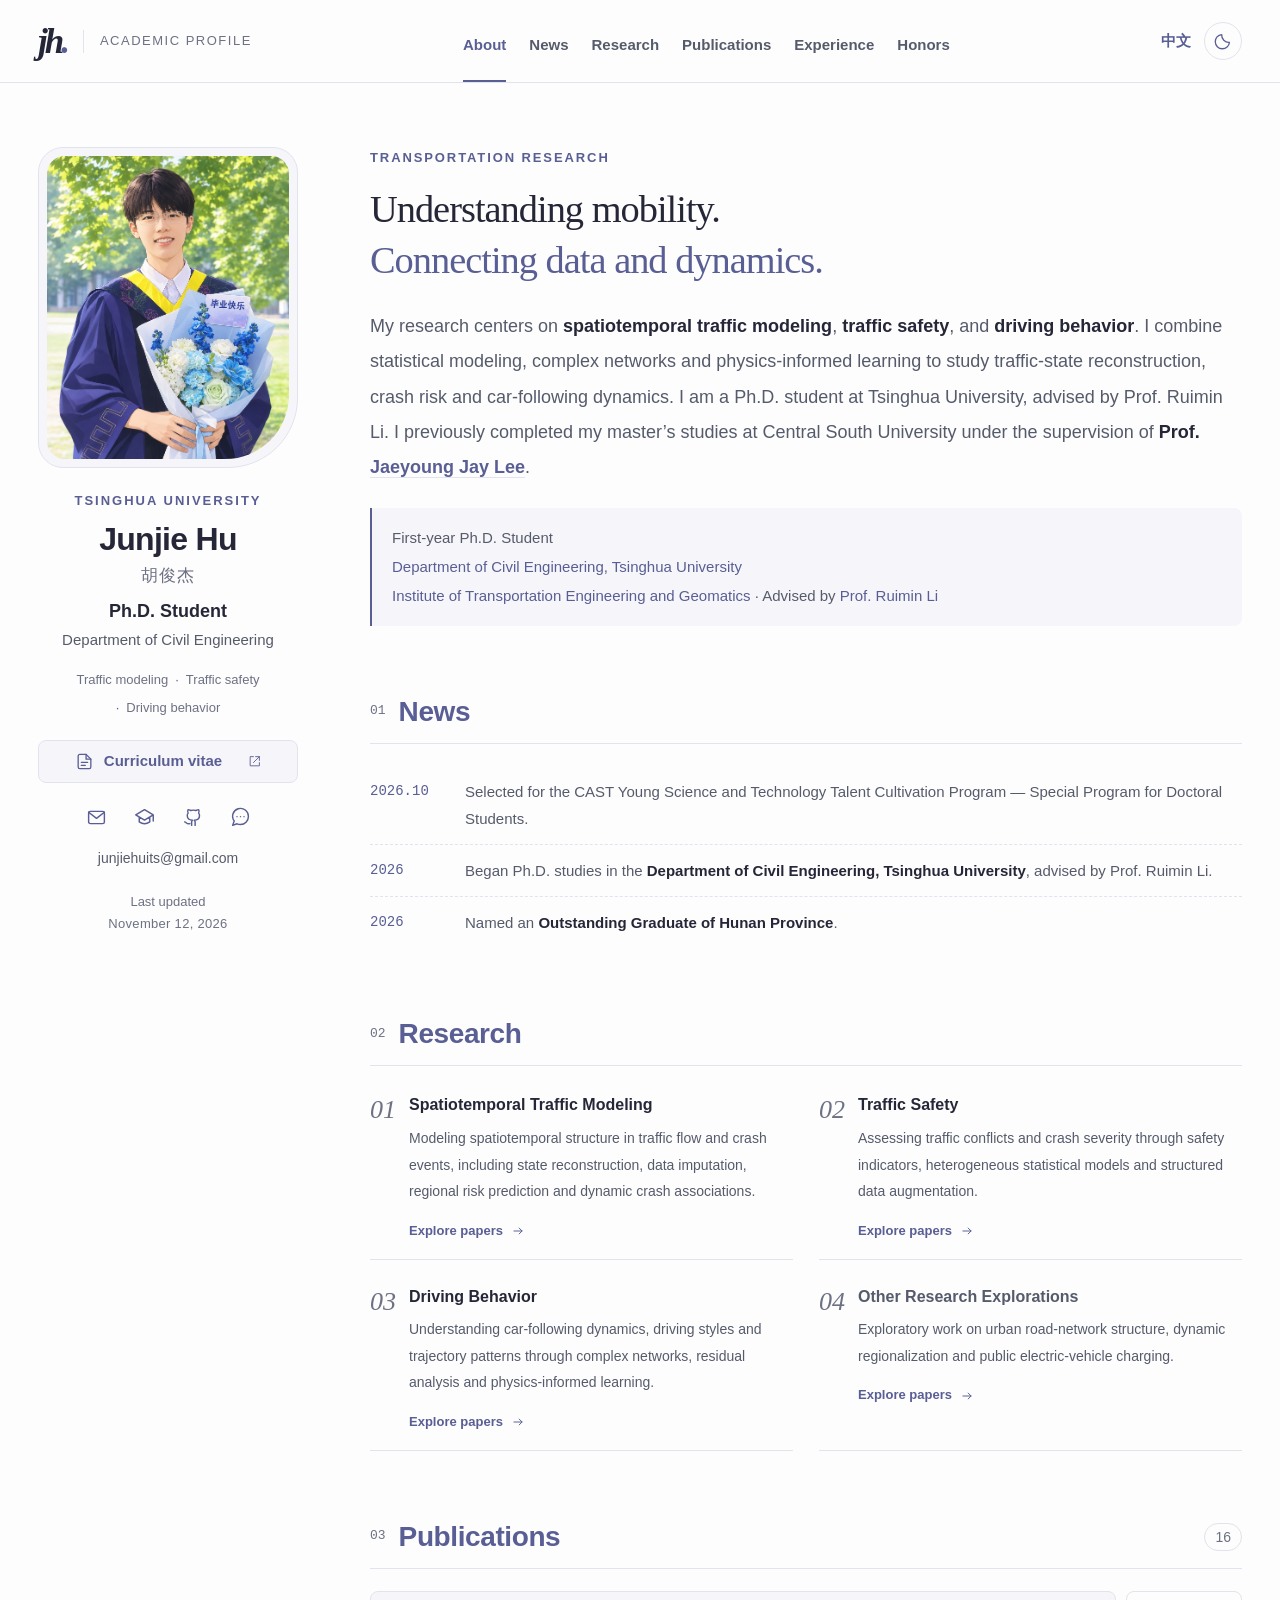
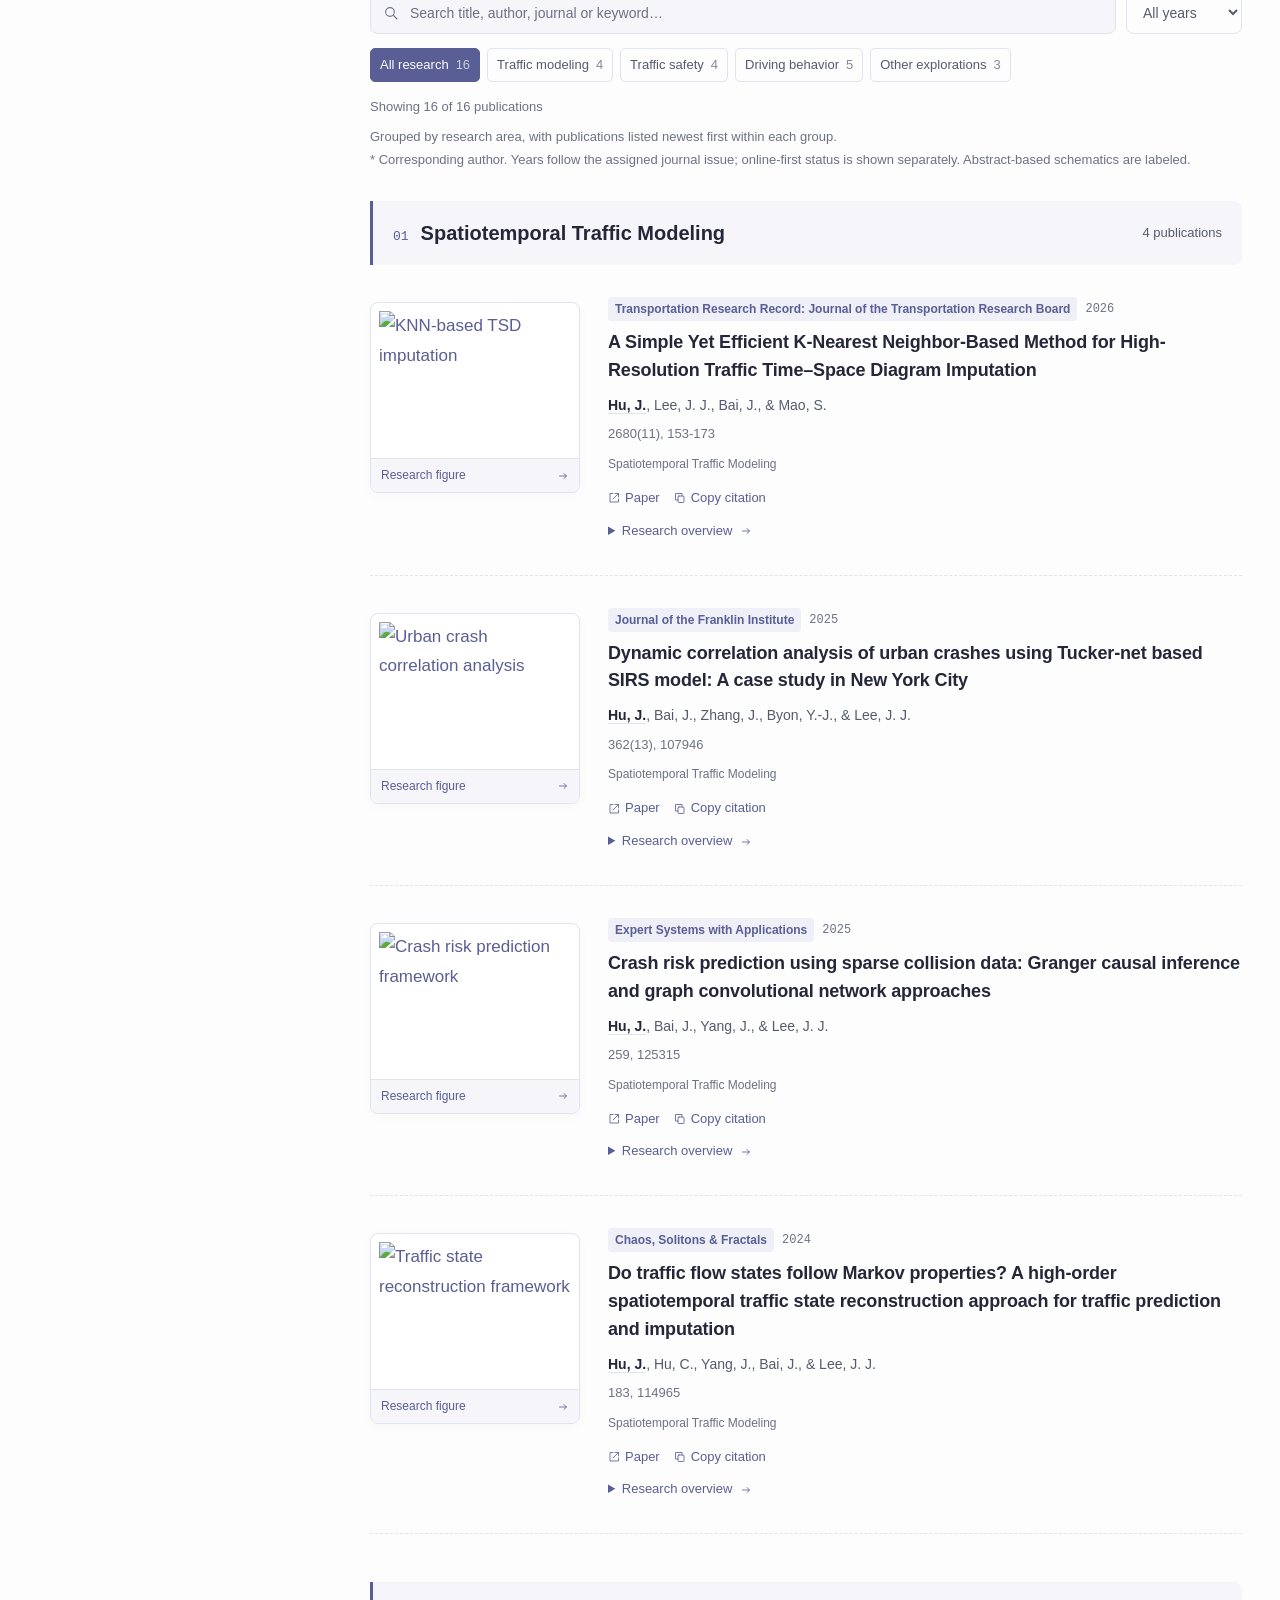
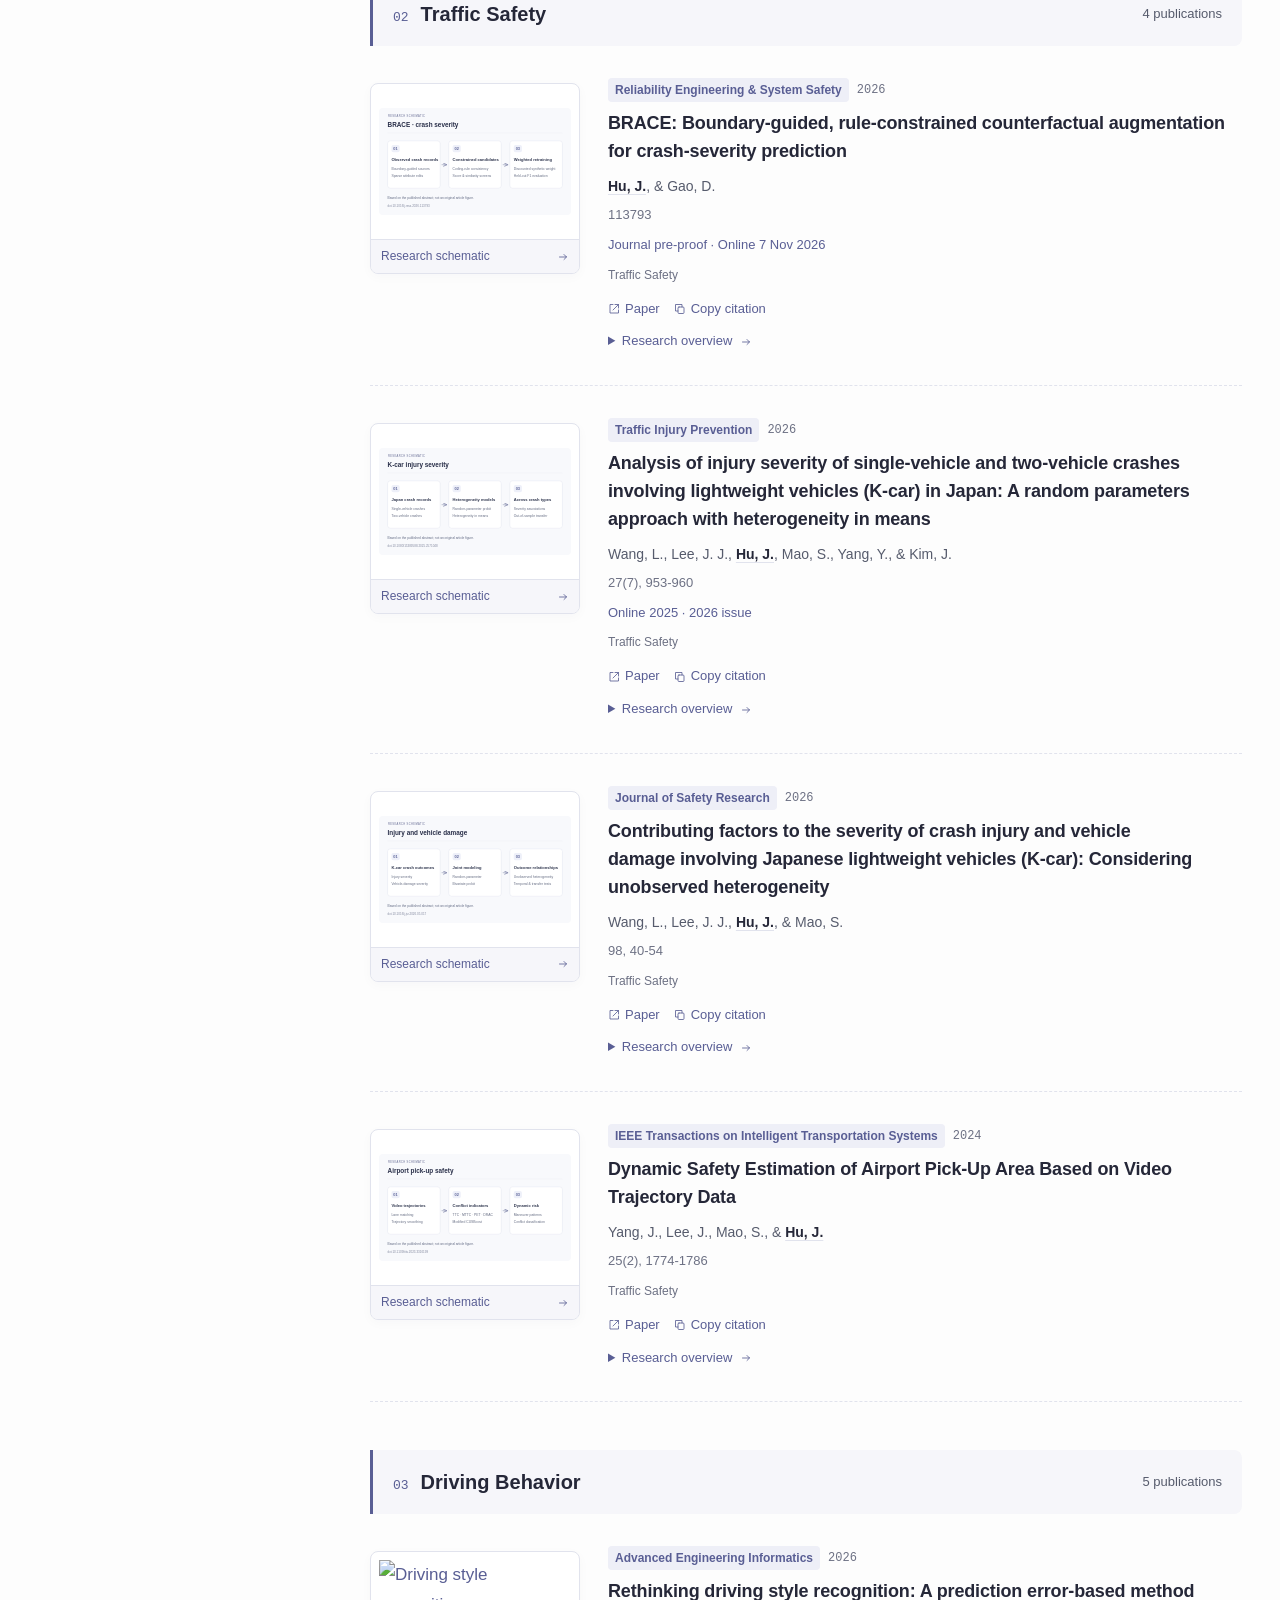
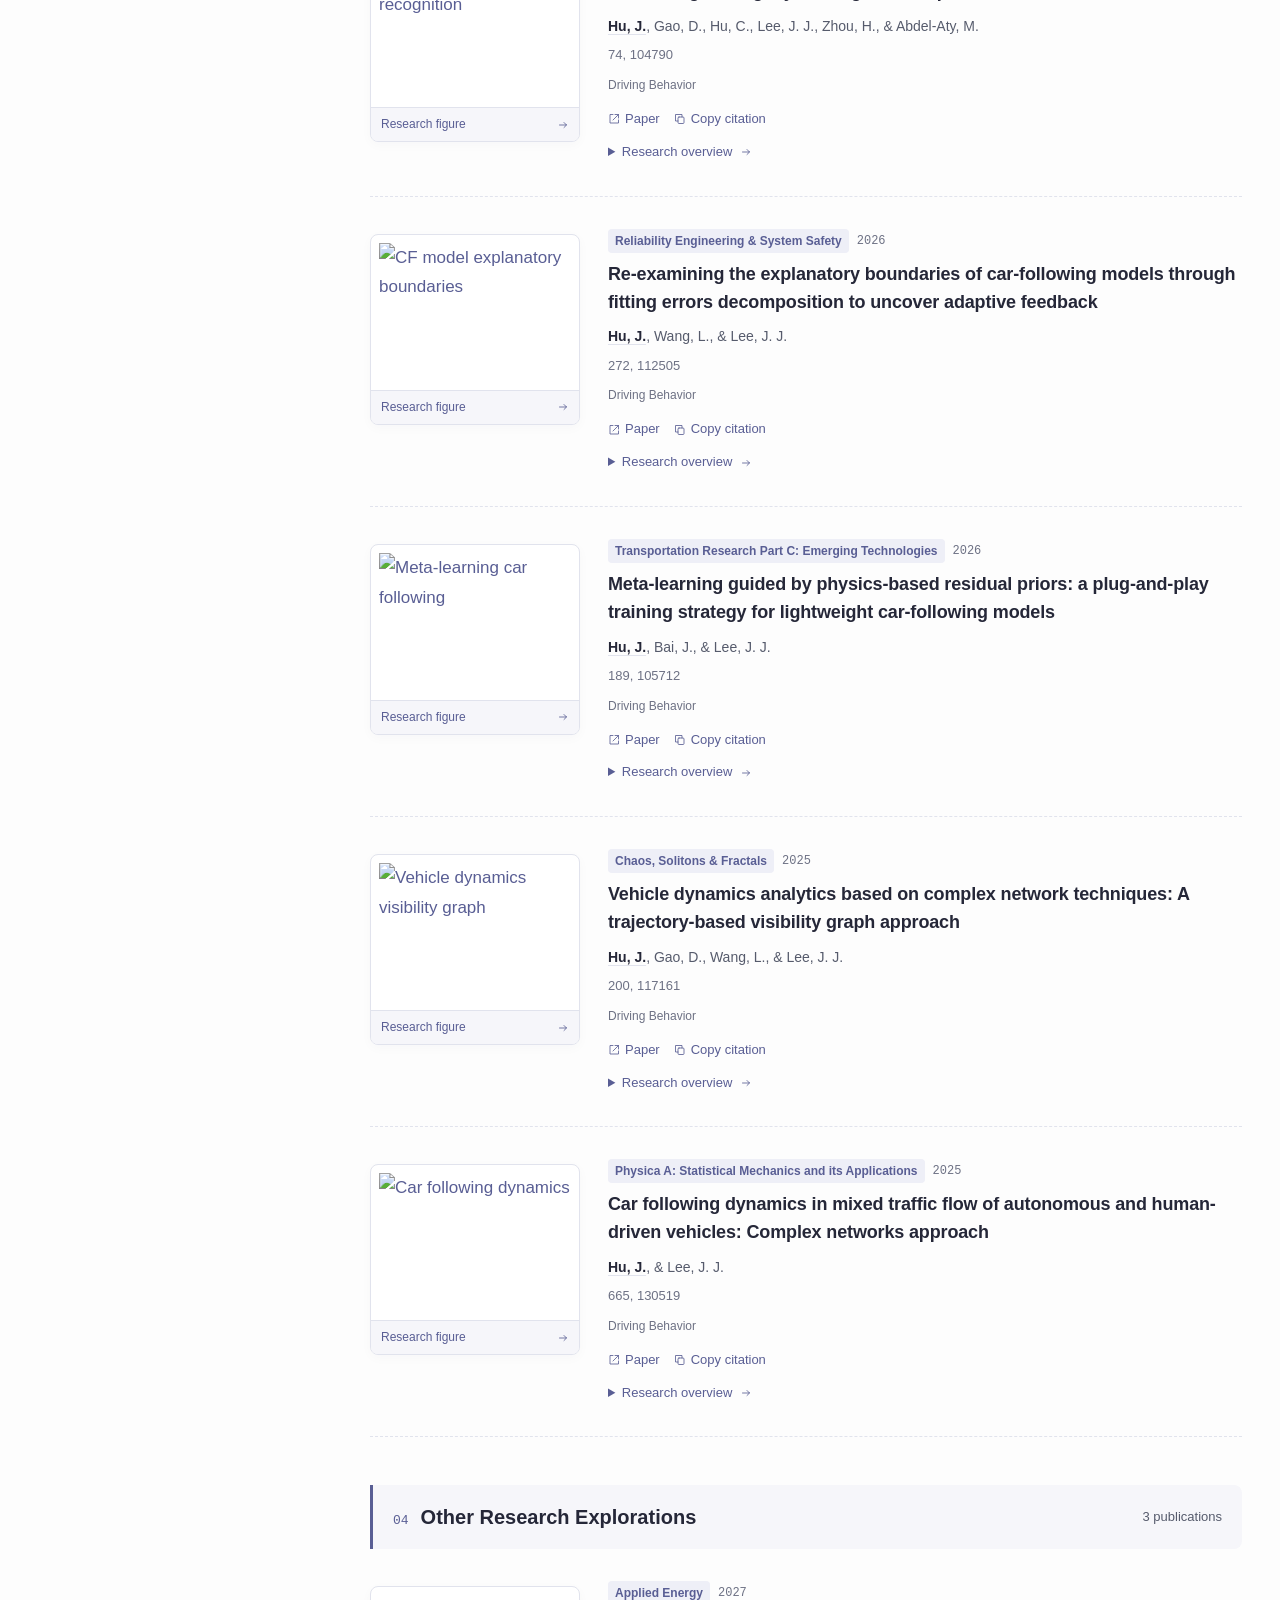
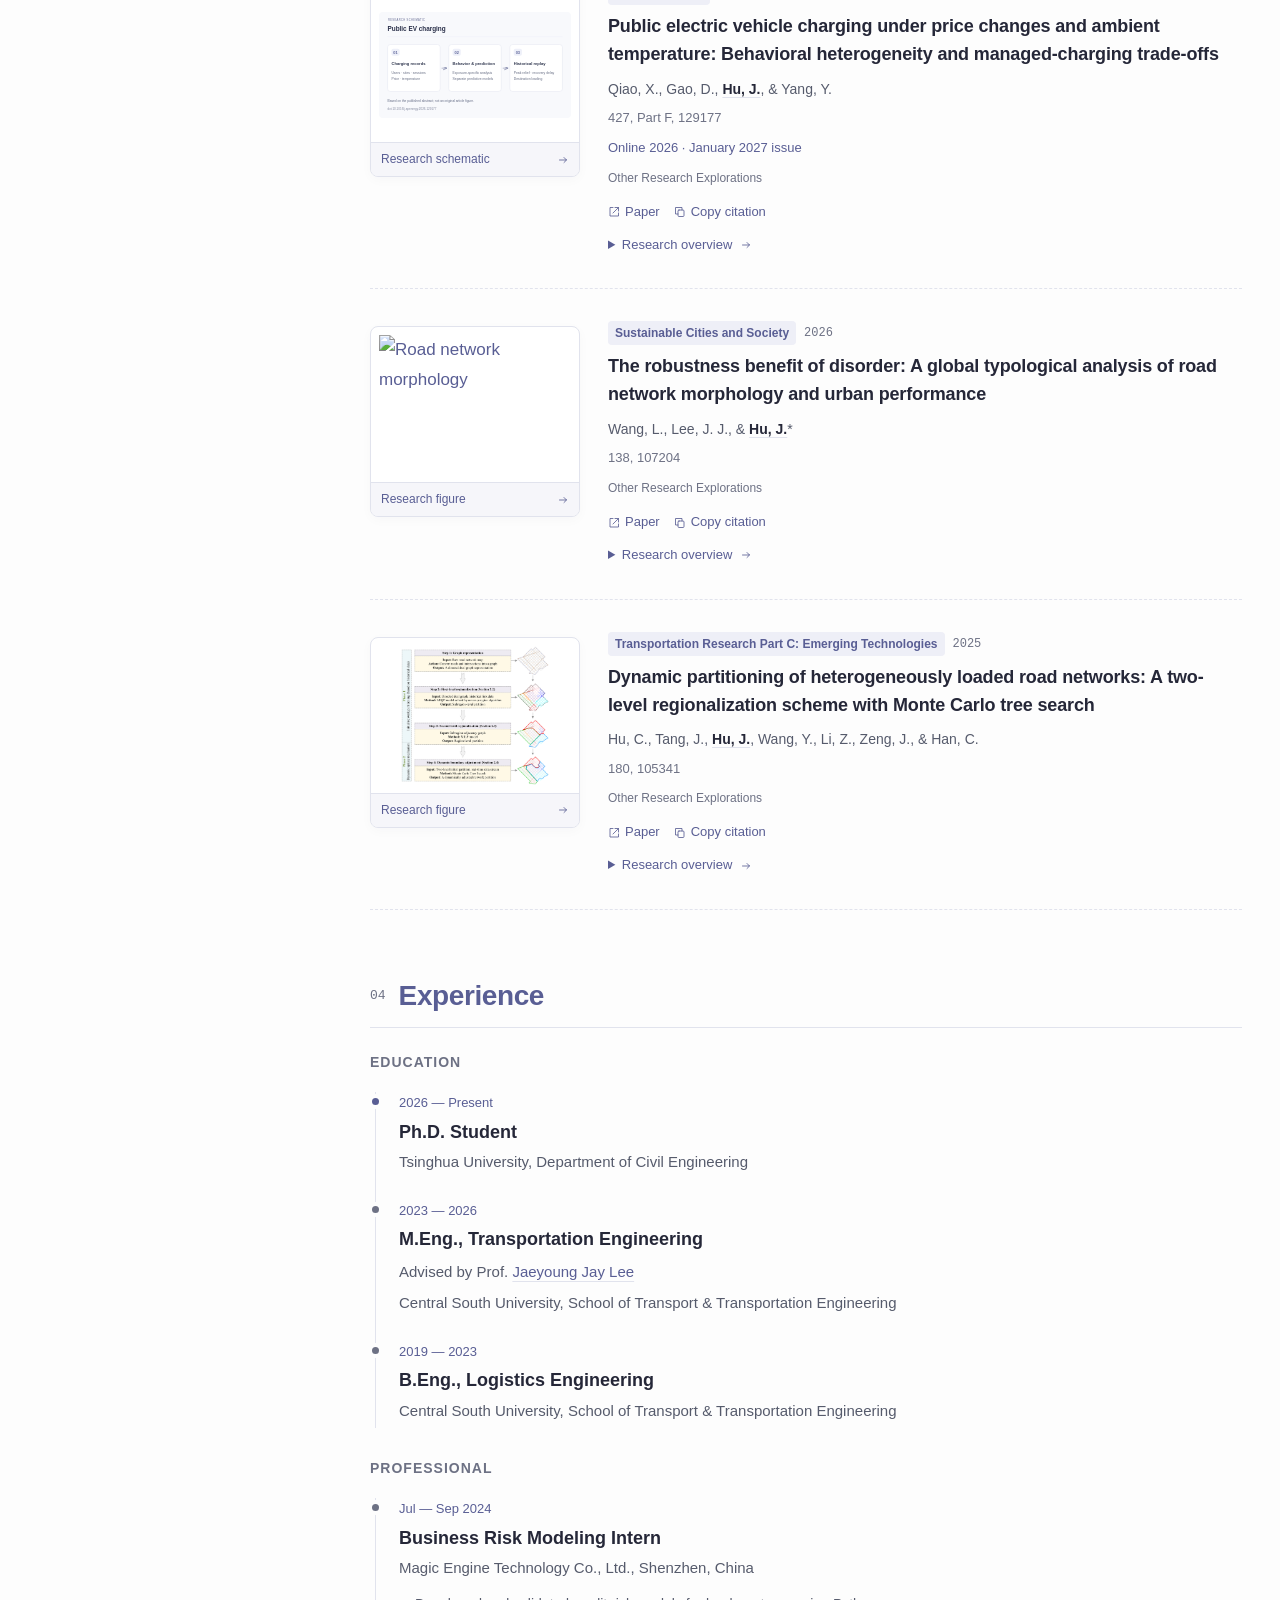
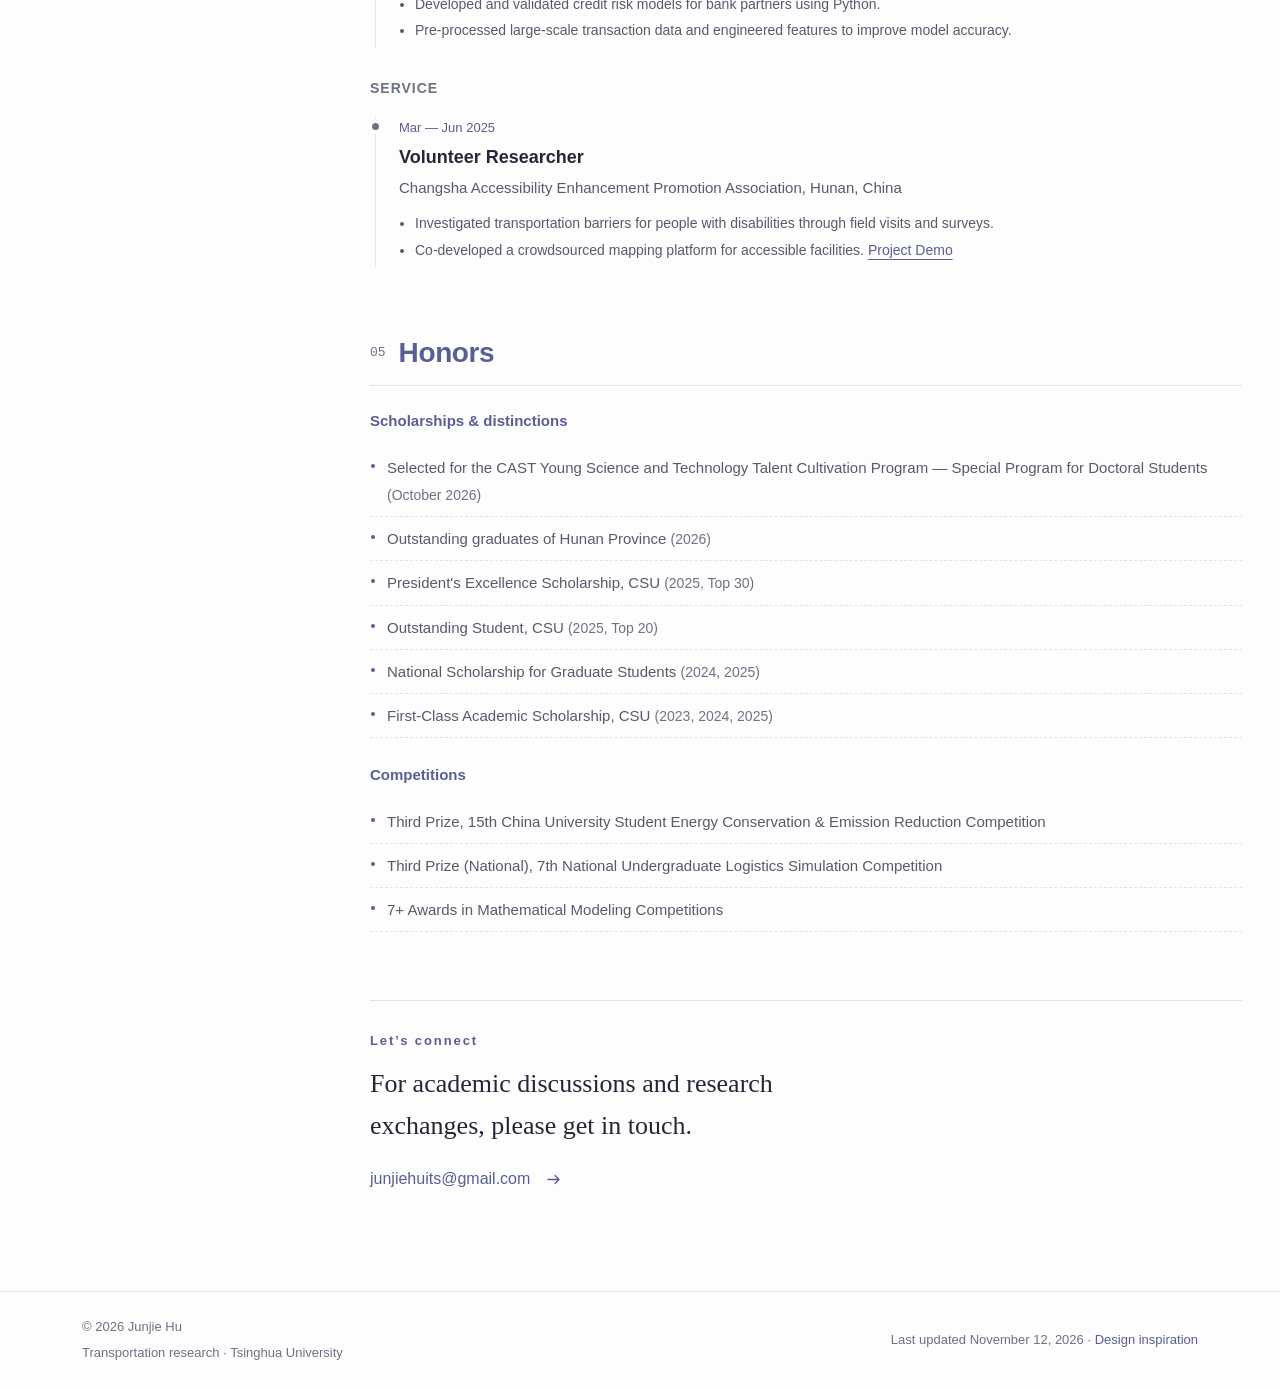
==== commit 7d82e3f7: "Group publications by research area with newest first ordering" ====
--- a/frontend/index.html
+++ b/frontend/index.html
@@ -11,10 +11,10 @@
   <link rel="canonical" href="https://junjiehu-traffic.github.io/junjiehuits/frontend/index.html">
   <link rel="alternate" hreflang="en" href="https://junjiehu-traffic.github.io/junjiehuits/frontend/index.html"><link rel="alternate" hreflang="zh-CN" href="https://junjiehu-traffic.github.io/junjiehuits/frontend/index_cn.html"><link rel="alternate" hreflang="x-default" href="https://junjiehu-traffic.github.io/junjiehuits/frontend/">
   <link rel="icon" href="favicon.svg" type="image/svg+xml">
-  <link rel="stylesheet" href="css/style.css?v=2026-11-12-r4">
-  <script src="js/theme.js?v=2026-11-12-r4"></script>
+  <link rel="stylesheet" href="css/style.css?v=2026-11-12-r5">
+  <script src="js/theme.js?v=2026-11-12-r5"></script>
   <script type="application/ld+json">{"@context": "https://schema.org", "@type": "Person", "name": "Junjie Hu", "alternateName": "胡俊杰", "url": "https://junjiehu-traffic.github.io/junjiehuits/frontend/", "image": "https://junjiehu-traffic.github.io/junjiehuits/frontend/profile-anime.png", "jobTitle": "Ph.D. Student", "affiliation": {"@type": "CollegeOrUniversity", "name": "Tsinghua University"}, "sameAs": ["https://scholar.google.com/citations?user=2Irk2E4AAAAJ", "https://github.com/junjiehu-traffic"]}</script>
-  <script src="js/main.js?v=2026-11-12-r4" defer></script>
+  <script src="js/main.js?v=2026-11-12-r5" defer></script>
 </head>
 <body>
 <a class="skip-link" href="#main">Skip to content</a>
@@ -42,151 +42,163 @@
     <section id="publications" aria-labelledby="heading-publications"><div class="section-heading"><h2 id="heading-publications"><span class="section-number" aria-hidden="true">03</span>Publications</h2><span class="section-count">16</span></div>
       <div class="publication-tools enhanced"><div class="search-row"><label class="search-field"><svg viewBox="0 0 24 24" fill="none" stroke="currentColor" stroke-width="1.65" stroke-linecap="round" stroke-linejoin="round" aria-hidden="true"><circle cx="10.5" cy="10.5" r="6.5"/><path d="m16 16 5 5"/></svg><span class="sr-only">Search publications</span><input id="publication-search" type="search" placeholder="Search title, author, journal or keyword…" autocomplete="off"></label><label class="year-field"><span class="sr-only">Year</span><select id="year-filter" aria-label="Year"><option value="all">All years</option><option>2027</option><option>2026</option><option>2025</option><option>2024</option></select></label></div>
       <div class="topic-filters" role="group" aria-label="Research"><button type="button" data-filter="all" aria-pressed="true">All research<span>16</span></button><button type="button" data-filter="0" aria-pressed="false">Traffic modeling<span>4</span></button><button type="button" data-filter="1" aria-pressed="false">Traffic safety<span>4</span></button><button type="button" data-filter="2" aria-pressed="false">Driving behavior<span>5</span></button><button type="button" data-filter="3" aria-pressed="false">Other explorations<span>3</span></button></div><div class="results-row"><p id="result-count" role="status" aria-live="polite">Showing all 16 publications</p><button id="reset-filters" type="button" hidden>Reset filters</button></div></div>
-      <p class="publication-note">* Corresponding author. Years follow the assigned journal issue; online-first status is shown separately. Abstract-based schematics are labeled.</p><div class="publications-list"><article class="paper" id="paper-15" data-topic="3" data-year="2027" data-citation="Qiao, X., Gao, D., Hu, J., &amp; Yang, Y. (2027). Public electric vehicle charging under price changes and ambient temperature: Behavioral heterogeneity and managed-charging trade-offs. Applied Energy, 427, Part F, 129177. https://doi.org/10.1016/j.apenergy.2026.129177">
+      <p class="publication-note">Grouped by research area, with publications listed newest first within each group.<br>* Corresponding author. Years follow the assigned journal issue; online-first status is shown separately. Abstract-based schematics are labeled.</p><div class="publications-list"><section class="publication-group" id="publication-group-0" data-group="0" aria-labelledby="publication-group-title-0">
+          <div class="publication-group-heading"><h3 id="publication-group-title-0"><span class="publication-group-index" aria-hidden="true">01</span>Spatiotemporal Traffic Modeling</h3><span class="publication-group-count">4 publications</span></div>
+          <div class="publication-group-papers"><article class="paper" id="paper-2" data-topic="0" data-year="2026" data-citation="Hu, J., Lee, J. J., Bai, J., &amp; Mao, S. (2026). A Simple Yet Efficient K-Nearest Neighbor-Based Method for High-Resolution Traffic Time–Space Diagram Imputation. Transportation Research Record: Journal of the Transportation Research Board, 2680(11), 153-173. https://doi.org/10.1177/03611981261419011">
+      <a class="paper-thumbnail" href="images/fig2.jpg" data-preview="2" aria-label="Research overview: A Simple Yet Efficient K-Nearest Neighbor-Based Method for High-Resolution Traffic Time–Space Diagram Imputation"><img src="images/fig2.jpg" alt="KNN-based TSD imputation" loading="lazy" decoding="async"><span>Research figure <svg viewBox="0 0 24 24" fill="none" stroke="currentColor" stroke-width="1.65" stroke-linecap="round" stroke-linejoin="round" aria-hidden="true"><path d="M5 12h14m-5-5 5 5-5 5"/></svg></span></a><div class="paper-content">
+        <div class="paper-venue"><span>Transportation Research Record: Journal of the Transportation Research Board</span><time>2026</time></div>
+        <h4 class="paper-title"><a href="https://doi.org/10.1177/03611981261419011" target="_blank" rel="noopener">A Simple Yet Efficient K-Nearest Neighbor-Based Method for High-Resolution Traffic Time–Space Diagram Imputation</a></h4>
+        <p class="paper-authors"><strong>Hu, J.</strong>, Lee, J. J., Bai, J., &amp; Mao, S.</p>
+        <p class="paper-bibliographic">2680(11), 153-173</p>
+        <p class="paper-topic">Spatiotemporal Traffic Modeling</p>
+        <div class="paper-actions"><a href="https://doi.org/10.1177/03611981261419011" target="_blank" rel="noopener"><svg viewBox="0 0 24 24" fill="none" stroke="currentColor" stroke-width="1.65" stroke-linecap="round" stroke-linejoin="round" aria-hidden="true"><path d="M14 3h7v7M21 3 10 14M10 3H4v17h17v-6"/></svg>Paper</a><button class="copy-citation enhanced" type="button"><svg viewBox="0 0 24 24" fill="none" stroke="currentColor" stroke-width="1.65" stroke-linecap="round" stroke-linejoin="round" aria-hidden="true"><rect x="8" y="8" width="12" height="13" rx="2"/><path d="M16 8V3H3v13h5"/></svg>Copy citation</button></div>
+        <details class="paper-details"><summary>Research overview <svg viewBox="0 0 24 24" fill="none" stroke="currentColor" stroke-width="1.65" stroke-linecap="round" stroke-linejoin="round" aria-hidden="true"><path d="M5 12h14m-5-5 5 5-5 5"/></svg></summary><div class="detail-content"><h4>Research summary</h4><p>Reconstructs high-resolution traffic time–space diagrams using adaptive, iterative K-nearest-neighbor imputation. Error-propagation analysis and experiments on Ubiquitous Traffic Eyes, NGSIM and highD examine the accuracy–efficiency trade-off.</p><figure><a href="images/fig2.jpg" target="_blank" rel="noopener" title="Open full-size figure"><img src="images/fig2.jpg" alt="KNN-based TSD imputation" loading="lazy"></a><figcaption>Research figure supplied with the original website. A Simple Yet Efficient K-Nearest Neighbor-Based Method for High-Resolution Traffic Time–Space Diagram Imputation</figcaption></figure></div></details>
+      </div></article><article class="paper" id="paper-4" data-topic="0" data-year="2025" data-citation="Hu, J., Bai, J., Zhang, J., Byon, Y.-J., &amp; Lee, J. J. (2025). Dynamic correlation analysis of urban crashes using Tucker-net based SIRS model: A case study in New York City. Journal of the Franklin Institute, 362(13), 107946. https://doi.org/10.1016/j.jfranklin.2025.107946">
+      <a class="paper-thumbnail" href="images/fig4.jpg" data-preview="4" aria-label="Research overview: Dynamic correlation analysis of urban crashes using Tucker-net based SIRS model: A case study in New York City"><img src="images/fig4.jpg" alt="Urban crash correlation analysis" loading="lazy" decoding="async"><span>Research figure <svg viewBox="0 0 24 24" fill="none" stroke="currentColor" stroke-width="1.65" stroke-linecap="round" stroke-linejoin="round" aria-hidden="true"><path d="M5 12h14m-5-5 5 5-5 5"/></svg></span></a><div class="paper-content">
+        <div class="paper-venue"><span>Journal of the Franklin Institute</span><time>2025</time></div>
+        <h4 class="paper-title"><a href="https://doi.org/10.1016/j.jfranklin.2025.107946" target="_blank" rel="noopener">Dynamic correlation analysis of urban crashes using Tucker-net based SIRS model: A case study in New York City</a></h4>
+        <p class="paper-authors"><strong>Hu, J.</strong>, Bai, J., Zhang, J., Byon, Y.-J., &amp; Lee, J. J.</p>
+        <p class="paper-bibliographic">362(13), 107946</p>
+        <p class="paper-topic">Spatiotemporal Traffic Modeling</p>
+        <div class="paper-actions"><a href="https://doi.org/10.1016/j.jfranklin.2025.107946" target="_blank" rel="noopener"><svg viewBox="0 0 24 24" fill="none" stroke="currentColor" stroke-width="1.65" stroke-linecap="round" stroke-linejoin="round" aria-hidden="true"><path d="M14 3h7v7M21 3 10 14M10 3H4v17h17v-6"/></svg>Paper</a><button class="copy-citation enhanced" type="button"><svg viewBox="0 0 24 24" fill="none" stroke="currentColor" stroke-width="1.65" stroke-linecap="round" stroke-linejoin="round" aria-hidden="true"><rect x="8" y="8" width="12" height="13" rx="2"/><path d="M16 8V3H3v13h5"/></svg>Copy citation</button></div>
+        <details class="paper-details"><summary>Research overview <svg viewBox="0 0 24 24" fill="none" stroke="currentColor" stroke-width="1.65" stroke-linecap="round" stroke-linejoin="round" aria-hidden="true"><path d="M5 12h14m-5-5 5 5-5 5"/></svg></summary><div class="detail-content"><h4>Research summary</h4><p>Integrates Tucker decomposition with a modified SIRS model to describe dynamic relationships among urban crash zones. New York City experiments examine temporal patterns, predictive performance and parameter stability.</p><figure><a href="images/fig4.jpg" target="_blank" rel="noopener" title="Open full-size figure"><img src="images/fig4.jpg" alt="Urban crash correlation analysis" loading="lazy"></a><figcaption>Research figure supplied with the original website. Dynamic correlation analysis of urban crashes using Tucker-net based SIRS model: A case study in New York City</figcaption></figure></div></details>
+      </div></article><article class="paper" id="paper-3" data-topic="0" data-year="2025" data-citation="Hu, J., Bai, J., Yang, J., &amp; Lee, J. J. (2025). Crash risk prediction using sparse collision data: Granger causal inference and graph convolutional network approaches. Expert Systems with Applications, 259, 125315. https://doi.org/10.1016/j.eswa.2024.125315">
+      <a class="paper-thumbnail" href="images/fig3.jpg" data-preview="3" aria-label="Research overview: Crash risk prediction using sparse collision data: Granger causal inference and graph convolutional network approaches"><img src="images/fig3.jpg" alt="Crash risk prediction framework" loading="lazy" decoding="async"><span>Research figure <svg viewBox="0 0 24 24" fill="none" stroke="currentColor" stroke-width="1.65" stroke-linecap="round" stroke-linejoin="round" aria-hidden="true"><path d="M5 12h14m-5-5 5 5-5 5"/></svg></span></a><div class="paper-content">
+        <div class="paper-venue"><span>Expert Systems with Applications</span><time>2025</time></div>
+        <h4 class="paper-title"><a href="https://doi.org/10.1016/j.eswa.2024.125315" target="_blank" rel="noopener">Crash risk prediction using sparse collision data: Granger causal inference and graph convolutional network approaches</a></h4>
+        <p class="paper-authors"><strong>Hu, J.</strong>, Bai, J., Yang, J., &amp; Lee, J. J.</p>
+        <p class="paper-bibliographic">259, 125315</p>
+        <p class="paper-topic">Spatiotemporal Traffic Modeling</p>
+        <div class="paper-actions"><a href="https://doi.org/10.1016/j.eswa.2024.125315" target="_blank" rel="noopener"><svg viewBox="0 0 24 24" fill="none" stroke="currentColor" stroke-width="1.65" stroke-linecap="round" stroke-linejoin="round" aria-hidden="true"><path d="M14 3h7v7M21 3 10 14M10 3H4v17h17v-6"/></svg>Paper</a><button class="copy-citation enhanced" type="button"><svg viewBox="0 0 24 24" fill="none" stroke="currentColor" stroke-width="1.65" stroke-linecap="round" stroke-linejoin="round" aria-hidden="true"><rect x="8" y="8" width="12" height="13" rx="2"/><path d="M16 8V3H3v13h5"/></svg>Copy citation</button></div>
+        <details class="paper-details"><summary>Research overview <svg viewBox="0 0 24 24" fill="none" stroke="currentColor" stroke-width="1.65" stroke-linecap="round" stroke-linejoin="round" aria-hidden="true"><path d="M5 12h14m-5-5 5 5-5 5"/></svg></summary><div class="detail-content"><h4>Research summary</h4><p>PST-CGCN combines historical spatiotemporal data enhancement with a Granger-based association graph for crash-risk prediction. Evaluation on New York City data examines short-term risk identification and spatial relationships.</p><figure><a href="images/fig3.jpg" target="_blank" rel="noopener" title="Open full-size figure"><img src="images/fig3.jpg" alt="Crash risk prediction framework" loading="lazy"></a><figcaption>Research figure supplied with the original website. Crash risk prediction using sparse collision data: Granger causal inference and graph convolutional network approaches</figcaption></figure></div></details>
+      </div></article><article class="paper" id="paper-1" data-topic="0" data-year="2024" data-citation="Hu, J., Hu, C., Yang, J., Bai, J., &amp; Lee, J. J. (2024). Do traffic flow states follow Markov properties? A high-order spatiotemporal traffic state reconstruction approach for traffic prediction and imputation. Chaos, Solitons &amp; Fractals, 183, 114965. https://doi.org/10.1016/j.chaos.2024.114965">
+      <a class="paper-thumbnail" href="images/fig1.jpg" data-preview="1" aria-label="Research overview: Do traffic flow states follow Markov properties? A high-order spatiotemporal traffic state reconstruction approach for traffic prediction and imputation"><img src="images/fig1.jpg" alt="Traffic state reconstruction framework" loading="lazy" decoding="async"><span>Research figure <svg viewBox="0 0 24 24" fill="none" stroke="currentColor" stroke-width="1.65" stroke-linecap="round" stroke-linejoin="round" aria-hidden="true"><path d="M5 12h14m-5-5 5 5-5 5"/></svg></span></a><div class="paper-content">
+        <div class="paper-venue"><span>Chaos, Solitons &amp; Fractals</span><time>2024</time></div>
+        <h4 class="paper-title"><a href="https://doi.org/10.1016/j.chaos.2024.114965" target="_blank" rel="noopener">Do traffic flow states follow Markov properties? A high-order spatiotemporal traffic state reconstruction approach for traffic prediction and imputation</a></h4>
+        <p class="paper-authors"><strong>Hu, J.</strong>, Hu, C., Yang, J., Bai, J., &amp; Lee, J. J.</p>
+        <p class="paper-bibliographic">183, 114965</p>
+        <p class="paper-topic">Spatiotemporal Traffic Modeling</p>
+        <div class="paper-actions"><a href="https://doi.org/10.1016/j.chaos.2024.114965" target="_blank" rel="noopener"><svg viewBox="0 0 24 24" fill="none" stroke="currentColor" stroke-width="1.65" stroke-linecap="round" stroke-linejoin="round" aria-hidden="true"><path d="M14 3h7v7M21 3 10 14M10 3H4v17h17v-6"/></svg>Paper</a><button class="copy-citation enhanced" type="button"><svg viewBox="0 0 24 24" fill="none" stroke="currentColor" stroke-width="1.65" stroke-linecap="round" stroke-linejoin="round" aria-hidden="true"><rect x="8" y="8" width="12" height="13" rx="2"/><path d="M16 8V3H3v13h5"/></svg>Copy citation</button></div>
+        <details class="paper-details"><summary>Research overview <svg viewBox="0 0 24 24" fill="none" stroke="currentColor" stroke-width="1.65" stroke-linecap="round" stroke-linejoin="round" aria-hidden="true"><path d="M5 12h14m-5-5 5 5-5 5"/></svg></summary><div class="detail-content"><h4>Research summary</h4><p>Combines delayed state reconstruction with high-order spatial neighborhoods to represent traffic flow. Markov-property tests support a prior-informed autoencoder for missing-data imputation on PeMS datasets.</p><figure><a href="images/fig1.jpg" target="_blank" rel="noopener" title="Open full-size figure"><img src="images/fig1.jpg" alt="Traffic state reconstruction framework" loading="lazy"></a><figcaption>Research figure supplied with the original website. Do traffic flow states follow Markov properties? A high-order spatiotemporal traffic state reconstruction approach for traffic prediction and imputation</figcaption></figure></div></details>
+      </div></article></div>
+        </section><section class="publication-group" id="publication-group-1" data-group="1" aria-labelledby="publication-group-title-1">
+          <div class="publication-group-heading"><h3 id="publication-group-title-1"><span class="publication-group-index" aria-hidden="true">02</span>Traffic Safety</h3><span class="publication-group-count">4 publications</span></div>
+          <div class="publication-group-papers"><article class="paper" id="paper-16" data-topic="1" data-year="2026" data-citation="Hu, J., &amp; Gao, D. (2026). BRACE: Boundary-guided, rule-constrained counterfactual augmentation for crash-severity prediction. Reliability Engineering &amp; System Safety, 113793. https://doi.org/10.1016/j.ress.2026.113793">
+      <a class="paper-thumbnail" href="images/schematic-16-en.svg" data-preview="16" aria-label="Research overview: BRACE: Boundary-guided, rule-constrained counterfactual augmentation for crash-severity prediction"><img src="images/schematic-16-en.svg" alt="BRACE · crash severity — abstract-based schematic" loading="lazy" decoding="async"><span>Research schematic <svg viewBox="0 0 24 24" fill="none" stroke="currentColor" stroke-width="1.65" stroke-linecap="round" stroke-linejoin="round" aria-hidden="true"><path d="M5 12h14m-5-5 5 5-5 5"/></svg></span></a><div class="paper-content">
+        <div class="paper-venue"><span>Reliability Engineering &amp; System Safety</span><time>2026</time></div>
+        <h4 class="paper-title"><a href="https://doi.org/10.1016/j.ress.2026.113793" target="_blank" rel="noopener">BRACE: Boundary-guided, rule-constrained counterfactual augmentation for crash-severity prediction</a></h4>
+        <p class="paper-authors"><strong>Hu, J.</strong>, &amp; Gao, D.</p>
+        <p class="paper-bibliographic">113793</p><p class="paper-status">Journal pre-proof · Online 7 Nov 2026</p>
+        <p class="paper-topic">Traffic Safety</p>
+        <div class="paper-actions"><a href="https://doi.org/10.1016/j.ress.2026.113793" target="_blank" rel="noopener"><svg viewBox="0 0 24 24" fill="none" stroke="currentColor" stroke-width="1.65" stroke-linecap="round" stroke-linejoin="round" aria-hidden="true"><path d="M14 3h7v7M21 3 10 14M10 3H4v17h17v-6"/></svg>Paper</a><button class="copy-citation enhanced" type="button"><svg viewBox="0 0 24 24" fill="none" stroke="currentColor" stroke-width="1.65" stroke-linecap="round" stroke-linejoin="round" aria-hidden="true"><rect x="8" y="8" width="12" height="13" rx="2"/><path d="M16 8V3H3v13h5"/></svg>Copy citation</button></div>
+        <details class="paper-details"><summary>Research overview <svg viewBox="0 0 24 24" fill="none" stroke="currentColor" stroke-width="1.65" stroke-linecap="round" stroke-linejoin="round" aria-hidden="true"><path d="M5 12h14m-5-5 5 5-5 5"/></svg></summary><div class="detail-content"><h4>Research summary</h4><p>BRACE generates sparse, coding-consistent counterfactual crash records and discounts their weight during retraining. Evaluation on five California counties supports improved F1 most clearly against SMOTEN and TVAE; model-response analyses describe predictive associations rather than causal effects.</p><figure><a href="images/schematic-16-en.svg" target="_blank" rel="noopener" title="Open full-size figure"><img src="images/schematic-16-en.svg" alt="BRACE · crash severity — abstract-based schematic" loading="lazy"></a><figcaption>Research schematic prepared from the published abstract; not an original figure.  <a href="https://doi.org/10.1016/j.ress.2026.113793" target="_blank" rel="noopener">Source</a></figcaption></figure></div></details>
+      </div></article><article class="paper" id="paper-6" data-topic="1" data-year="2026" data-citation="Wang, L., Lee, J. J., Hu, J., Mao, S., Yang, Y., &amp; Kim, J. (2026). Analysis of injury severity of single-vehicle and two-vehicle crashes involving lightweight vehicles (K-car) in Japan: A random parameters approach with heterogeneity in means. Traffic Injury Prevention, 27(7), 953-960. https://doi.org/10.1080/15389588.2025.2571048">
+      <a class="paper-thumbnail" href="images/schematic-6-en.svg" data-preview="6" aria-label="Research overview: Analysis of injury severity of single-vehicle and two-vehicle crashes involving lightweight vehicles (K-car) in Japan: A random parameters approach with heterogeneity in means"><img src="images/schematic-6-en.svg" alt="K-car injury severity — abstract-based schematic" loading="lazy" decoding="async"><span>Research schematic <svg viewBox="0 0 24 24" fill="none" stroke="currentColor" stroke-width="1.65" stroke-linecap="round" stroke-linejoin="round" aria-hidden="true"><path d="M5 12h14m-5-5 5 5-5 5"/></svg></span></a><div class="paper-content">
+        <div class="paper-venue"><span>Traffic Injury Prevention</span><time>2026</time></div>
+        <h4 class="paper-title"><a href="https://doi.org/10.1080/15389588.2025.2571048" target="_blank" rel="noopener">Analysis of injury severity of single-vehicle and two-vehicle crashes involving lightweight vehicles (K-car) in Japan: A random parameters approach with heterogeneity in means</a></h4>
+        <p class="paper-authors">Wang, L., Lee, J. J., <strong>Hu, J.</strong>, Mao, S., Yang, Y., &amp; Kim, J.</p>
+        <p class="paper-bibliographic">27(7), 953-960</p><p class="paper-status">Online 2025 · 2026 issue</p>
+        <p class="paper-topic">Traffic Safety</p>
+        <div class="paper-actions"><a href="https://doi.org/10.1080/15389588.2025.2571048" target="_blank" rel="noopener"><svg viewBox="0 0 24 24" fill="none" stroke="currentColor" stroke-width="1.65" stroke-linecap="round" stroke-linejoin="round" aria-hidden="true"><path d="M14 3h7v7M21 3 10 14M10 3H4v17h17v-6"/></svg>Paper</a><button class="copy-citation enhanced" type="button"><svg viewBox="0 0 24 24" fill="none" stroke="currentColor" stroke-width="1.65" stroke-linecap="round" stroke-linejoin="round" aria-hidden="true"><rect x="8" y="8" width="12" height="13" rx="2"/><path d="M16 8V3H3v13h5"/></svg>Copy citation</button></div>
+        <details class="paper-details"><summary>Research overview <svg viewBox="0 0 24 24" fill="none" stroke="currentColor" stroke-width="1.65" stroke-linecap="round" stroke-linejoin="round" aria-hidden="true"><path d="M5 12h14m-5-5 5 5-5 5"/></svg></summary><div class="detail-content"><h4>Research summary</h4><p>Compares injury-severity factors across single-vehicle and two-vehicle K-car crashes in Japan. Random-parameter probit models with heterogeneity in means and out-of-sample transfer tests examine differences across crash types.</p><figure><a href="images/schematic-6-en.svg" target="_blank" rel="noopener" title="Open full-size figure"><img src="images/schematic-6-en.svg" alt="K-car injury severity — abstract-based schematic" loading="lazy"></a><figcaption>Research schematic prepared from the published abstract; not an original figure.  <a href="https://doi.org/10.1080/15389588.2025.2571048" target="_blank" rel="noopener">Source</a></figcaption></figure></div></details>
+      </div></article><article class="paper" id="paper-7" data-topic="1" data-year="2026" data-citation="Wang, L., Lee, J. J., Hu, J., &amp; Mao, S. (2026). Contributing factors to the severity of crash injury and vehicle damage involving Japanese lightweight vehicles (K-car): Considering unobserved heterogeneity. Journal of Safety Research, 98, 40-54. https://doi.org/10.1016/j.jsr.2026.05.017">
+      <a class="paper-thumbnail" href="images/schematic-7-en.svg" data-preview="7" aria-label="Research overview: Contributing factors to the severity of crash injury and vehicle damage involving Japanese lightweight vehicles (K-car): Considering unobserved heterogeneity"><img src="images/schematic-7-en.svg" alt="Injury and vehicle damage — abstract-based schematic" loading="lazy" decoding="async"><span>Research schematic <svg viewBox="0 0 24 24" fill="none" stroke="currentColor" stroke-width="1.65" stroke-linecap="round" stroke-linejoin="round" aria-hidden="true"><path d="M5 12h14m-5-5 5 5-5 5"/></svg></span></a><div class="paper-content">
+        <div class="paper-venue"><span>Journal of Safety Research</span><time>2026</time></div>
+        <h4 class="paper-title"><a href="https://doi.org/10.1016/j.jsr.2026.05.017" target="_blank" rel="noopener">Contributing factors to the severity of crash injury and vehicle damage involving Japanese lightweight vehicles (K-car): Considering unobserved heterogeneity</a></h4>
+        <p class="paper-authors">Wang, L., Lee, J. J., <strong>Hu, J.</strong>, &amp; Mao, S.</p>
+        <p class="paper-bibliographic">98, 40-54</p>
+        <p class="paper-topic">Traffic Safety</p>
+        <div class="paper-actions"><a href="https://doi.org/10.1016/j.jsr.2026.05.017" target="_blank" rel="noopener"><svg viewBox="0 0 24 24" fill="none" stroke="currentColor" stroke-width="1.65" stroke-linecap="round" stroke-linejoin="round" aria-hidden="true"><path d="M14 3h7v7M21 3 10 14M10 3H4v17h17v-6"/></svg>Paper</a><button class="copy-citation enhanced" type="button"><svg viewBox="0 0 24 24" fill="none" stroke="currentColor" stroke-width="1.65" stroke-linecap="round" stroke-linejoin="round" aria-hidden="true"><rect x="8" y="8" width="12" height="13" rx="2"/><path d="M16 8V3H3v13h5"/></svg>Copy citation</button></div>
+        <details class="paper-details"><summary>Research overview <svg viewBox="0 0 24 24" fill="none" stroke="currentColor" stroke-width="1.65" stroke-linecap="round" stroke-linejoin="round" aria-hidden="true"><path d="M5 12h14m-5-5 5 5-5 5"/></svg></summary><div class="detail-content"><h4>Research summary</h4><p>Jointly models crash injury and vehicle-damage severity in Japanese lightweight vehicles using random-parameter bivariate probit models with heterogeneity in means. Temporal-stability and out-of-sample analyses examine outcome correlations and unobserved heterogeneity.</p><figure><a href="images/schematic-7-en.svg" target="_blank" rel="noopener" title="Open full-size figure"><img src="images/schematic-7-en.svg" alt="Injury and vehicle damage — abstract-based schematic" loading="lazy"></a><figcaption>Research schematic prepared from the published abstract; not an original figure.  <a href="https://doi.org/10.1016/j.jsr.2026.05.017" target="_blank" rel="noopener">Source</a></figcaption></figure></div></details>
+      </div></article><article class="paper" id="paper-5" data-topic="1" data-year="2024" data-citation="Yang, J., Lee, J., Mao, S., &amp; Hu, J. (2024). Dynamic Safety Estimation of Airport Pick-Up Area Based on Video Trajectory Data. IEEE Transactions on Intelligent Transportation Systems, 25(2), 1774-1786. https://doi.org/10.1109/tits.2023.3316199">
+      <a class="paper-thumbnail" href="images/schematic-5-en.svg" data-preview="5" aria-label="Research overview: Dynamic Safety Estimation of Airport Pick-Up Area Based on Video Trajectory Data"><img src="images/schematic-5-en.svg" alt="Airport pick-up safety — abstract-based schematic" loading="lazy" decoding="async"><span>Research schematic <svg viewBox="0 0 24 24" fill="none" stroke="currentColor" stroke-width="1.65" stroke-linecap="round" stroke-linejoin="round" aria-hidden="true"><path d="M5 12h14m-5-5 5 5-5 5"/></svg></span></a><div class="paper-content">
+        <div class="paper-venue"><span>IEEE Transactions on Intelligent Transportation Systems</span><time>2024</time></div>
+        <h4 class="paper-title"><a href="https://doi.org/10.1109/tits.2023.3316199" target="_blank" rel="noopener">Dynamic Safety Estimation of Airport Pick-Up Area Based on Video Trajectory Data</a></h4>
+        <p class="paper-authors">Yang, J., Lee, J., Mao, S., &amp; <strong>Hu, J.</strong></p>
+        <p class="paper-bibliographic">25(2), 1774-1786</p>
+        <p class="paper-topic">Traffic Safety</p>
+        <div class="paper-actions"><a href="https://doi.org/10.1109/tits.2023.3316199" target="_blank" rel="noopener"><svg viewBox="0 0 24 24" fill="none" stroke="currentColor" stroke-width="1.65" stroke-linecap="round" stroke-linejoin="round" aria-hidden="true"><path d="M14 3h7v7M21 3 10 14M10 3H4v17h17v-6"/></svg>Paper</a><button class="copy-citation enhanced" type="button"><svg viewBox="0 0 24 24" fill="none" stroke="currentColor" stroke-width="1.65" stroke-linecap="round" stroke-linejoin="round" aria-hidden="true"><rect x="8" y="8" width="12" height="13" rx="2"/><path d="M16 8V3H3v13h5"/></svg>Copy citation</button></div>
+        <details class="paper-details"><summary>Research overview <svg viewBox="0 0 24 24" fill="none" stroke="currentColor" stroke-width="1.65" stroke-linecap="round" stroke-linejoin="round" aria-hidden="true"><path d="M5 12h14m-5-5 5 5-5 5"/></svg></summary><div class="detail-content"><h4>Research summary</h4><p>Estimates dynamic safety in airport pick-up areas from video-derived vehicle trajectories. Surrogate conflict indicators and Modified CUSBoost classification connect maneuver patterns with conflict risk.</p><figure><a href="images/schematic-5-en.svg" target="_blank" rel="noopener" title="Open full-size figure"><img src="images/schematic-5-en.svg" alt="Airport pick-up safety — abstract-based schematic" loading="lazy"></a><figcaption>Research schematic prepared from the published abstract; not an original figure.  <a href="https://doi.org/10.1109/tits.2023.3316199" target="_blank" rel="noopener">Source</a></figcaption></figure></div></details>
+      </div></article></div>
+        </section><section class="publication-group" id="publication-group-2" data-group="2" aria-labelledby="publication-group-title-2">
+          <div class="publication-group-heading"><h3 id="publication-group-title-2"><span class="publication-group-index" aria-hidden="true">03</span>Driving Behavior</h3><span class="publication-group-count">5 publications</span></div>
+          <div class="publication-group-papers"><article class="paper" id="paper-10" data-topic="2" data-year="2026" data-citation="Hu, J., Gao, D., Hu, C., Lee, J. J., Zhou, H., &amp; Abdel-Aty, M. (2026). Rethinking driving style recognition: A prediction error-based method. Advanced Engineering Informatics, 74, 104790. https://doi.org/10.1016/j.aei.2026.104790">
+      <a class="paper-thumbnail" href="images/fig10.jpg" data-preview="10" aria-label="Research overview: Rethinking driving style recognition: A prediction error-based method"><img src="images/fig10.jpg" alt="Driving style recognition" loading="lazy" decoding="async"><span>Research figure <svg viewBox="0 0 24 24" fill="none" stroke="currentColor" stroke-width="1.65" stroke-linecap="round" stroke-linejoin="round" aria-hidden="true"><path d="M5 12h14m-5-5 5 5-5 5"/></svg></span></a><div class="paper-content">
+        <div class="paper-venue"><span>Advanced Engineering Informatics</span><time>2026</time></div>
+        <h4 class="paper-title"><a href="https://doi.org/10.1016/j.aei.2026.104790" target="_blank" rel="noopener">Rethinking driving style recognition: A prediction error-based method</a></h4>
+        <p class="paper-authors"><strong>Hu, J.</strong>, Gao, D., Hu, C., Lee, J. J., Zhou, H., &amp; Abdel-Aty, M.</p>
+        <p class="paper-bibliographic">74, 104790</p>
+        <p class="paper-topic">Driving Behavior</p>
+        <div class="paper-actions"><a href="https://doi.org/10.1016/j.aei.2026.104790" target="_blank" rel="noopener"><svg viewBox="0 0 24 24" fill="none" stroke="currentColor" stroke-width="1.65" stroke-linecap="round" stroke-linejoin="round" aria-hidden="true"><path d="M14 3h7v7M21 3 10 14M10 3H4v17h17v-6"/></svg>Paper</a><button class="copy-citation enhanced" type="button"><svg viewBox="0 0 24 24" fill="none" stroke="currentColor" stroke-width="1.65" stroke-linecap="round" stroke-linejoin="round" aria-hidden="true"><rect x="8" y="8" width="12" height="13" rx="2"/><path d="M16 8V3H3v13h5"/></svg>Copy citation</button></div>
+        <details class="paper-details"><summary>Research overview <svg viewBox="0 0 24 24" fill="none" stroke="currentColor" stroke-width="1.65" stroke-linecap="round" stroke-linejoin="round" aria-hidden="true"><path d="M5 12h14m-5-5 5 5-5 5"/></svg></summary><div class="detail-content"><h4>Research summary</h4><p>Infers driving styles by clustering trajectory-prediction errors from a model with attention and convolutional social pooling. Independent kinematic and safety measures provide post-hoc validation across NGSIM traffic-density settings.</p><figure><a href="images/fig10.jpg" target="_blank" rel="noopener" title="Open full-size figure"><img src="images/fig10.jpg" alt="Driving style recognition" loading="lazy"></a><figcaption>Research figure supplied with the original website. Rethinking driving style recognition: A prediction error-based method</figcaption></figure></div></details>
+      </div></article><article class="paper" id="paper-11" data-topic="2" data-year="2026" data-citation="Hu, J., Wang, L., &amp; Lee, J. J. (2026). Re-examining the explanatory boundaries of car-following models through fitting errors decomposition to uncover adaptive feedback. Reliability Engineering &amp; System Safety, 272, 112505. https://doi.org/10.1016/j.ress.2026.112505">
+      <a class="paper-thumbnail" href="images/fig11.jpg" data-preview="11" aria-label="Research overview: Re-examining the explanatory boundaries of car-following models through fitting errors decomposition to uncover adaptive feedback"><img src="images/fig11.jpg" alt="CF model explanatory boundaries" loading="lazy" decoding="async"><span>Research figure <svg viewBox="0 0 24 24" fill="none" stroke="currentColor" stroke-width="1.65" stroke-linecap="round" stroke-linejoin="round" aria-hidden="true"><path d="M5 12h14m-5-5 5 5-5 5"/></svg></span></a><div class="paper-content">
+        <div class="paper-venue"><span>Reliability Engineering &amp; System Safety</span><time>2026</time></div>
+        <h4 class="paper-title"><a href="https://doi.org/10.1016/j.ress.2026.112505" target="_blank" rel="noopener">Re-examining the explanatory boundaries of car-following models through fitting errors decomposition to uncover adaptive feedback</a></h4>
+        <p class="paper-authors"><strong>Hu, J.</strong>, Wang, L., &amp; Lee, J. J.</p>
+        <p class="paper-bibliographic">272, 112505</p>
+        <p class="paper-topic">Driving Behavior</p>
+        <div class="paper-actions"><a href="https://doi.org/10.1016/j.ress.2026.112505" target="_blank" rel="noopener"><svg viewBox="0 0 24 24" fill="none" stroke="currentColor" stroke-width="1.65" stroke-linecap="round" stroke-linejoin="round" aria-hidden="true"><path d="M14 3h7v7M21 3 10 14M10 3H4v17h17v-6"/></svg>Paper</a><button class="copy-citation enhanced" type="button"><svg viewBox="0 0 24 24" fill="none" stroke="currentColor" stroke-width="1.65" stroke-linecap="round" stroke-linejoin="round" aria-hidden="true"><rect x="8" y="8" width="12" height="13" rx="2"/><path d="M16 8V3H3v13h5"/></svg>Copy citation</button></div>
+        <details class="paper-details"><summary>Research overview <svg viewBox="0 0 24 24" fill="none" stroke="currentColor" stroke-width="1.65" stroke-linecap="round" stroke-linejoin="round" aria-hidden="true"><path d="M5 12h14m-5-5 5 5-5 5"/></svg></summary><div class="detail-content"><h4>Research summary</h4><p>Decomposes car-following residuals into structural and random components using an unobserved-components model. Across four datasets, the analysis characterizes state dependence and directional relationships; error compensation improves model fitting.</p><figure><a href="images/fig11.jpg" target="_blank" rel="noopener" title="Open full-size figure"><img src="images/fig11.jpg" alt="CF model explanatory boundaries" loading="lazy"></a><figcaption>Research figure supplied with the original website. Re-examining the explanatory boundaries of car-following models through fitting errors decomposition to uncover adaptive feedback</figcaption></figure></div></details>
+      </div></article><article class="paper" id="paper-12" data-topic="2" data-year="2026" data-citation="Hu, J., Bai, J., &amp; Lee, J. J. (2026). Meta-learning guided by physics-based residual priors: a plug-and-play training strategy for lightweight car-following models. Transportation Research Part C: Emerging Technologies, 189, 105712. https://doi.org/10.1016/j.trc.2026.105712">
+      <a class="paper-thumbnail" href="images/fig12.jpg" data-preview="12" aria-label="Research overview: Meta-learning guided by physics-based residual priors: a plug-and-play training strategy for lightweight car-following models"><img src="images/fig12.jpg" alt="Meta-learning car following" loading="lazy" decoding="async"><span>Research figure <svg viewBox="0 0 24 24" fill="none" stroke="currentColor" stroke-width="1.65" stroke-linecap="round" stroke-linejoin="round" aria-hidden="true"><path d="M5 12h14m-5-5 5 5-5 5"/></svg></span></a><div class="paper-content">
+        <div class="paper-venue"><span>Transportation Research Part C: Emerging Technologies</span><time>2026</time></div>
+        <h4 class="paper-title"><a href="https://doi.org/10.1016/j.trc.2026.105712" target="_blank" rel="noopener">Meta-learning guided by physics-based residual priors: a plug-and-play training strategy for lightweight car-following models</a></h4>
+        <p class="paper-authors"><strong>Hu, J.</strong>, Bai, J., &amp; Lee, J. J.</p>
+        <p class="paper-bibliographic">189, 105712</p>
+        <p class="paper-topic">Driving Behavior</p>
+        <div class="paper-actions"><a href="https://doi.org/10.1016/j.trc.2026.105712" target="_blank" rel="noopener"><svg viewBox="0 0 24 24" fill="none" stroke="currentColor" stroke-width="1.65" stroke-linecap="round" stroke-linejoin="round" aria-hidden="true"><path d="M14 3h7v7M21 3 10 14M10 3H4v17h17v-6"/></svg>Paper</a><button class="copy-citation enhanced" type="button"><svg viewBox="0 0 24 24" fill="none" stroke="currentColor" stroke-width="1.65" stroke-linecap="round" stroke-linejoin="round" aria-hidden="true"><rect x="8" y="8" width="12" height="13" rx="2"/><path d="M16 8V3H3v13h5"/></svg>Copy citation</button></div>
+        <details class="paper-details"><summary>Research overview <svg viewBox="0 0 24 24" fill="none" stroke="currentColor" stroke-width="1.65" stroke-linecap="round" stroke-linejoin="round" aria-hidden="true"><path d="M5 12h14m-5-5 5 5-5 5"/></svg></summary><div class="detail-content"><h4>Research summary</h4><p>RAMR uses physics-based residual priors and a meta-learning weighting network in bilevel optimization. Tests across four datasets, three physical models and three data-driven predictors assess generalization and computational cost.</p><figure><a href="images/fig12.jpg" target="_blank" rel="noopener" title="Open full-size figure"><img src="images/fig12.jpg" alt="Meta-learning car following" loading="lazy"></a><figcaption>Research figure supplied with the original website. Meta-learning guided by physics-based residual priors: a plug-and-play training strategy for lightweight car-following models</figcaption></figure></div></details>
+      </div></article><article class="paper" id="paper-9" data-topic="2" data-year="2025" data-citation="Hu, J., Gao, D., Wang, L., &amp; Lee, J. J. (2025). Vehicle dynamics analytics based on complex network techniques: A trajectory-based visibility graph approach. Chaos, Solitons &amp; Fractals, 200, 117161. https://doi.org/10.1016/j.chaos.2025.117161">
+      <a class="paper-thumbnail" href="images/fig9.jpg" data-preview="9" aria-label="Research overview: Vehicle dynamics analytics based on complex network techniques: A trajectory-based visibility graph approach"><img src="images/fig9.jpg" alt="Vehicle dynamics visibility graph" loading="lazy" decoding="async"><span>Research figure <svg viewBox="0 0 24 24" fill="none" stroke="currentColor" stroke-width="1.65" stroke-linecap="round" stroke-linejoin="round" aria-hidden="true"><path d="M5 12h14m-5-5 5 5-5 5"/></svg></span></a><div class="paper-content">
+        <div class="paper-venue"><span>Chaos, Solitons &amp; Fractals</span><time>2025</time></div>
+        <h4 class="paper-title"><a href="https://doi.org/10.1016/j.chaos.2025.117161" target="_blank" rel="noopener">Vehicle dynamics analytics based on complex network techniques: A trajectory-based visibility graph approach</a></h4>
+        <p class="paper-authors"><strong>Hu, J.</strong>, Gao, D., Wang, L., &amp; Lee, J. J.</p>
+        <p class="paper-bibliographic">200, 117161</p>
+        <p class="paper-topic">Driving Behavior</p>
+        <div class="paper-actions"><a href="https://doi.org/10.1016/j.chaos.2025.117161" target="_blank" rel="noopener"><svg viewBox="0 0 24 24" fill="none" stroke="currentColor" stroke-width="1.65" stroke-linecap="round" stroke-linejoin="round" aria-hidden="true"><path d="M14 3h7v7M21 3 10 14M10 3H4v17h17v-6"/></svg>Paper</a><button class="copy-citation enhanced" type="button"><svg viewBox="0 0 24 24" fill="none" stroke="currentColor" stroke-width="1.65" stroke-linecap="round" stroke-linejoin="round" aria-hidden="true"><rect x="8" y="8" width="12" height="13" rx="2"/><path d="M16 8V3H3v13h5"/></svg>Copy citation</button></div>
+        <details class="paper-details"><summary>Research overview <svg viewBox="0 0 24 24" fill="none" stroke="currentColor" stroke-width="1.65" stroke-linecap="round" stroke-linejoin="round" aria-hidden="true"><path d="M5 12h14m-5-5 5 5-5 5"/></svg></summary><div class="detail-content"><h4>Research summary</h4><p>Maps vehicle trajectories to visibility graphs with a tunable geometric tolerance. Experiments on highD evaluate lane-keeping and lane-changing recognition, behavioral clustering and associations with surrogate risk indicators.</p><figure><a href="images/fig9.jpg" target="_blank" rel="noopener" title="Open full-size figure"><img src="images/fig9.jpg" alt="Vehicle dynamics visibility graph" loading="lazy"></a><figcaption>Research figure supplied with the original website. Vehicle dynamics analytics based on complex network techniques: A trajectory-based visibility graph approach</figcaption></figure></div></details>
+      </div></article><article class="paper" id="paper-8" data-topic="2" data-year="2025" data-citation="Hu, J., &amp; Lee, J. J. (2025). Car following dynamics in mixed traffic flow of autonomous and human-driven vehicles: Complex networks approach. Physica A: Statistical Mechanics and its Applications, 665, 130519. https://doi.org/10.1016/j.physa.2025.130519">
+      <a class="paper-thumbnail" href="images/fig8.jpg" data-preview="8" aria-label="Research overview: Car following dynamics in mixed traffic flow of autonomous and human-driven vehicles: Complex networks approach"><img src="images/fig8.jpg" alt="Car following dynamics" loading="lazy" decoding="async"><span>Research figure <svg viewBox="0 0 24 24" fill="none" stroke="currentColor" stroke-width="1.65" stroke-linecap="round" stroke-linejoin="round" aria-hidden="true"><path d="M5 12h14m-5-5 5 5-5 5"/></svg></span></a><div class="paper-content">
+        <div class="paper-venue"><span>Physica A: Statistical Mechanics and its Applications</span><time>2025</time></div>
+        <h4 class="paper-title"><a href="https://doi.org/10.1016/j.physa.2025.130519" target="_blank" rel="noopener">Car following dynamics in mixed traffic flow of autonomous and human-driven vehicles: Complex networks approach</a></h4>
+        <p class="paper-authors"><strong>Hu, J.</strong>, &amp; Lee, J. J.</p>
+        <p class="paper-bibliographic">665, 130519</p>
+        <p class="paper-topic">Driving Behavior</p>
+        <div class="paper-actions"><a href="https://doi.org/10.1016/j.physa.2025.130519" target="_blank" rel="noopener"><svg viewBox="0 0 24 24" fill="none" stroke="currentColor" stroke-width="1.65" stroke-linecap="round" stroke-linejoin="round" aria-hidden="true"><path d="M14 3h7v7M21 3 10 14M10 3H4v17h17v-6"/></svg>Paper</a><button class="copy-citation enhanced" type="button"><svg viewBox="0 0 24 24" fill="none" stroke="currentColor" stroke-width="1.65" stroke-linecap="round" stroke-linejoin="round" aria-hidden="true"><rect x="8" y="8" width="12" height="13" rx="2"/><path d="M16 8V3H3v13h5"/></svg>Copy citation</button></div>
+        <details class="paper-details"><summary>Research overview <svg viewBox="0 0 24 24" fill="none" stroke="currentColor" stroke-width="1.65" stroke-linecap="round" stroke-linejoin="round" aria-hidden="true"><path d="M5 12h14m-5-5 5 5-5 5"/></svg></summary><div class="detail-content"><h4>Research summary</h4><p>Represents car-following interactions as directed, weighted networks derived from coarse-grained phase-space trajectories. Lyft Level-5 data reveal behavioral differences among autonomous and human-driven vehicle pair types.</p><figure><a href="images/fig8.jpg" target="_blank" rel="noopener" title="Open full-size figure"><img src="images/fig8.jpg" alt="Car following dynamics" loading="lazy"></a><figcaption>Research figure supplied with the original website. Car following dynamics in mixed traffic flow of autonomous and human-driven vehicles: Complex networks approach</figcaption></figure></div></details>
+      </div></article></div>
+        </section><section class="publication-group" id="publication-group-3" data-group="3" aria-labelledby="publication-group-title-3">
+          <div class="publication-group-heading"><h3 id="publication-group-title-3"><span class="publication-group-index" aria-hidden="true">04</span>Other Research Explorations</h3><span class="publication-group-count">3 publications</span></div>
+          <div class="publication-group-papers"><article class="paper" id="paper-15" data-topic="3" data-year="2027" data-citation="Qiao, X., Gao, D., Hu, J., &amp; Yang, Y. (2027). Public electric vehicle charging under price changes and ambient temperature: Behavioral heterogeneity and managed-charging trade-offs. Applied Energy, 427, Part F, 129177. https://doi.org/10.1016/j.apenergy.2026.129177">
       <a class="paper-thumbnail" href="images/schematic-15-en.svg" data-preview="15" aria-label="Research overview: Public electric vehicle charging under price changes and ambient temperature: Behavioral heterogeneity and managed-charging trade-offs"><img src="images/schematic-15-en.svg" alt="Public EV charging — abstract-based schematic" loading="lazy" decoding="async"><span>Research schematic <svg viewBox="0 0 24 24" fill="none" stroke="currentColor" stroke-width="1.65" stroke-linecap="round" stroke-linejoin="round" aria-hidden="true"><path d="M5 12h14m-5-5 5 5-5 5"/></svg></span></a><div class="paper-content">
         <div class="paper-venue"><span>Applied Energy</span><time>2027</time></div>
-        <h3><a href="https://doi.org/10.1016/j.apenergy.2026.129177" target="_blank" rel="noopener">Public electric vehicle charging under price changes and ambient temperature: Behavioral heterogeneity and managed-charging trade-offs</a></h3>
+        <h4 class="paper-title"><a href="https://doi.org/10.1016/j.apenergy.2026.129177" target="_blank" rel="noopener">Public electric vehicle charging under price changes and ambient temperature: Behavioral heterogeneity and managed-charging trade-offs</a></h4>
         <p class="paper-authors">Qiao, X., Gao, D., <strong>Hu, J.</strong>, &amp; Yang, Y.</p>
         <p class="paper-bibliographic">427, Part F, 129177</p><p class="paper-status">Online 2026 · January 2027 issue</p>
         <p class="paper-topic">Other Research Explorations</p>
         <div class="paper-actions"><a href="https://doi.org/10.1016/j.apenergy.2026.129177" target="_blank" rel="noopener"><svg viewBox="0 0 24 24" fill="none" stroke="currentColor" stroke-width="1.65" stroke-linecap="round" stroke-linejoin="round" aria-hidden="true"><path d="M14 3h7v7M21 3 10 14M10 3H4v17h17v-6"/></svg>Paper</a><button class="copy-citation enhanced" type="button"><svg viewBox="0 0 24 24" fill="none" stroke="currentColor" stroke-width="1.65" stroke-linecap="round" stroke-linejoin="round" aria-hidden="true"><rect x="8" y="8" width="12" height="13" rx="2"/><path d="M16 8V3H3v13h5"/></svg>Copy citation</button></div>
         <details class="paper-details"><summary>Research overview <svg viewBox="0 0 24 24" fill="none" stroke="currentColor" stroke-width="1.65" stroke-linecap="round" stroke-linejoin="round" aria-hidden="true"><path d="M5 12h14m-5-5 5 5-5 5"/></svg></summary><div class="detail-content"><h4>Research summary</h4><p>Studies behavioral heterogeneity in 441,077 public charging sessions and evaluates managed-charging decisions in a 184-day retrospective replay. The analysis distinguishes price and temperature evidence from predictive screening and quantifies trade-offs among peak relief, recovery delay and destination loading.</p><figure><a href="images/schematic-15-en.svg" target="_blank" rel="noopener" title="Open full-size figure"><img src="images/schematic-15-en.svg" alt="Public EV charging — abstract-based schematic" loading="lazy"></a><figcaption>Research schematic prepared from the published abstract; not an original figure.  <a href="https://doi.org/10.1016/j.apenergy.2026.129177" target="_blank" rel="noopener">Source</a></figcaption></figure></div></details>
-      </div></article><article class="paper" id="paper-16" data-topic="1" data-year="2026" data-citation="Hu, J., &amp; Gao, D. (2026). BRACE: Boundary-guided, rule-constrained counterfactual augmentation for crash-severity prediction. Reliability Engineering &amp; System Safety, 113793. https://doi.org/10.1016/j.ress.2026.113793">
-      <a class="paper-thumbnail" href="images/schematic-16-en.svg" data-preview="16" aria-label="Research overview: BRACE: Boundary-guided, rule-constrained counterfactual augmentation for crash-severity prediction"><img src="images/schematic-16-en.svg" alt="BRACE · crash severity — abstract-based schematic" loading="lazy" decoding="async"><span>Research schematic <svg viewBox="0 0 24 24" fill="none" stroke="currentColor" stroke-width="1.65" stroke-linecap="round" stroke-linejoin="round" aria-hidden="true"><path d="M5 12h14m-5-5 5 5-5 5"/></svg></span></a><div class="paper-content">
-        <div class="paper-venue"><span>Reliability Engineering &amp; System Safety</span><time>2026</time></div>
-        <h3><a href="https://doi.org/10.1016/j.ress.2026.113793" target="_blank" rel="noopener">BRACE: Boundary-guided, rule-constrained counterfactual augmentation for crash-severity prediction</a></h3>
-        <p class="paper-authors"><strong>Hu, J.</strong>, &amp; Gao, D.</p>
-        <p class="paper-bibliographic">113793</p><p class="paper-status">Journal pre-proof · Online 7 Nov 2026</p>
-        <p class="paper-topic">Traffic Safety</p>
-        <div class="paper-actions"><a href="https://doi.org/10.1016/j.ress.2026.113793" target="_blank" rel="noopener"><svg viewBox="0 0 24 24" fill="none" stroke="currentColor" stroke-width="1.65" stroke-linecap="round" stroke-linejoin="round" aria-hidden="true"><path d="M14 3h7v7M21 3 10 14M10 3H4v17h17v-6"/></svg>Paper</a><button class="copy-citation enhanced" type="button"><svg viewBox="0 0 24 24" fill="none" stroke="currentColor" stroke-width="1.65" stroke-linecap="round" stroke-linejoin="round" aria-hidden="true"><rect x="8" y="8" width="12" height="13" rx="2"/><path d="M16 8V3H3v13h5"/></svg>Copy citation</button></div>
-        <details class="paper-details"><summary>Research overview <svg viewBox="0 0 24 24" fill="none" stroke="currentColor" stroke-width="1.65" stroke-linecap="round" stroke-linejoin="round" aria-hidden="true"><path d="M5 12h14m-5-5 5 5-5 5"/></svg></summary><div class="detail-content"><h4>Research summary</h4><p>BRACE generates sparse, coding-consistent counterfactual crash records and discounts their weight during retraining. Evaluation on five California counties supports improved F1 most clearly against SMOTEN and TVAE; model-response analyses describe predictive associations rather than causal effects.</p><figure><a href="images/schematic-16-en.svg" target="_blank" rel="noopener" title="Open full-size figure"><img src="images/schematic-16-en.svg" alt="BRACE · crash severity — abstract-based schematic" loading="lazy"></a><figcaption>Research schematic prepared from the published abstract; not an original figure.  <a href="https://doi.org/10.1016/j.ress.2026.113793" target="_blank" rel="noopener">Source</a></figcaption></figure></div></details>
-      </div></article><article class="paper" id="paper-2" data-topic="0" data-year="2026" data-citation="Hu, J., Lee, J. J., Bai, J., &amp; Mao, S. (2026). A Simple Yet Efficient K-Nearest Neighbor-Based Method for High-Resolution Traffic Time–Space Diagram Imputation. Transportation Research Record: Journal of the Transportation Research Board, 2680(11), 153-173. https://doi.org/10.1177/03611981261419011">
-      <a class="paper-thumbnail" href="images/fig2.jpg" data-preview="2" aria-label="Research overview: A Simple Yet Efficient K-Nearest Neighbor-Based Method for High-Resolution Traffic Time–Space Diagram Imputation"><img src="images/fig2.jpg" alt="KNN-based TSD imputation" loading="lazy" decoding="async"><span>Research figure <svg viewBox="0 0 24 24" fill="none" stroke="currentColor" stroke-width="1.65" stroke-linecap="round" stroke-linejoin="round" aria-hidden="true"><path d="M5 12h14m-5-5 5 5-5 5"/></svg></span></a><div class="paper-content">
-        <div class="paper-venue"><span>Transportation Research Record: Journal of the Transportation Research Board</span><time>2026</time></div>
-        <h3><a href="https://doi.org/10.1177/03611981261419011" target="_blank" rel="noopener">A Simple Yet Efficient K-Nearest Neighbor-Based Method for High-Resolution Traffic Time–Space Diagram Imputation</a></h3>
-        <p class="paper-authors"><strong>Hu, J.</strong>, Lee, J. J., Bai, J., &amp; Mao, S.</p>
-        <p class="paper-bibliographic">2680(11), 153-173</p>
-        <p class="paper-topic">Spatiotemporal Traffic Modeling</p>
-        <div class="paper-actions"><a href="https://doi.org/10.1177/03611981261419011" target="_blank" rel="noopener"><svg viewBox="0 0 24 24" fill="none" stroke="currentColor" stroke-width="1.65" stroke-linecap="round" stroke-linejoin="round" aria-hidden="true"><path d="M14 3h7v7M21 3 10 14M10 3H4v17h17v-6"/></svg>Paper</a><button class="copy-citation enhanced" type="button"><svg viewBox="0 0 24 24" fill="none" stroke="currentColor" stroke-width="1.65" stroke-linecap="round" stroke-linejoin="round" aria-hidden="true"><rect x="8" y="8" width="12" height="13" rx="2"/><path d="M16 8V3H3v13h5"/></svg>Copy citation</button></div>
-        <details class="paper-details"><summary>Research overview <svg viewBox="0 0 24 24" fill="none" stroke="currentColor" stroke-width="1.65" stroke-linecap="round" stroke-linejoin="round" aria-hidden="true"><path d="M5 12h14m-5-5 5 5-5 5"/></svg></summary><div class="detail-content"><h4>Research summary</h4><p>Reconstructs high-resolution traffic time–space diagrams using adaptive, iterative K-nearest-neighbor imputation. Error-propagation analysis and experiments on Ubiquitous Traffic Eyes, NGSIM and highD examine the accuracy–efficiency trade-off.</p><figure><a href="images/fig2.jpg" target="_blank" rel="noopener" title="Open full-size figure"><img src="images/fig2.jpg" alt="KNN-based TSD imputation" loading="lazy"></a><figcaption>Research figure supplied with the original website. A Simple Yet Efficient K-Nearest Neighbor-Based Method for High-Resolution Traffic Time–Space Diagram Imputation</figcaption></figure></div></details>
-      </div></article><article class="paper" id="paper-6" data-topic="1" data-year="2026" data-citation="Wang, L., Lee, J. J., Hu, J., Mao, S., Yang, Y., &amp; Kim, J. (2026). Analysis of injury severity of single-vehicle and two-vehicle crashes involving lightweight vehicles (K-car) in Japan: A random parameters approach with heterogeneity in means. Traffic Injury Prevention, 27(7), 953-960. https://doi.org/10.1080/15389588.2025.2571048">
-      <a class="paper-thumbnail" href="images/schematic-6-en.svg" data-preview="6" aria-label="Research overview: Analysis of injury severity of single-vehicle and two-vehicle crashes involving lightweight vehicles (K-car) in Japan: A random parameters approach with heterogeneity in means"><img src="images/schematic-6-en.svg" alt="K-car injury severity — abstract-based schematic" loading="lazy" decoding="async"><span>Research schematic <svg viewBox="0 0 24 24" fill="none" stroke="currentColor" stroke-width="1.65" stroke-linecap="round" stroke-linejoin="round" aria-hidden="true"><path d="M5 12h14m-5-5 5 5-5 5"/></svg></span></a><div class="paper-content">
-        <div class="paper-venue"><span>Traffic Injury Prevention</span><time>2026</time></div>
-        <h3><a href="https://doi.org/10.1080/15389588.2025.2571048" target="_blank" rel="noopener">Analysis of injury severity of single-vehicle and two-vehicle crashes involving lightweight vehicles (K-car) in Japan: A random parameters approach with heterogeneity in means</a></h3>
-        <p class="paper-authors">Wang, L., Lee, J. J., <strong>Hu, J.</strong>, Mao, S., Yang, Y., &amp; Kim, J.</p>
-        <p class="paper-bibliographic">27(7), 953-960</p><p class="paper-status">Online 2025 · 2026 issue</p>
-        <p class="paper-topic">Traffic Safety</p>
-        <div class="paper-actions"><a href="https://doi.org/10.1080/15389588.2025.2571048" target="_blank" rel="noopener"><svg viewBox="0 0 24 24" fill="none" stroke="currentColor" stroke-width="1.65" stroke-linecap="round" stroke-linejoin="round" aria-hidden="true"><path d="M14 3h7v7M21 3 10 14M10 3H4v17h17v-6"/></svg>Paper</a><button class="copy-citation enhanced" type="button"><svg viewBox="0 0 24 24" fill="none" stroke="currentColor" stroke-width="1.65" stroke-linecap="round" stroke-linejoin="round" aria-hidden="true"><rect x="8" y="8" width="12" height="13" rx="2"/><path d="M16 8V3H3v13h5"/></svg>Copy citation</button></div>
-        <details class="paper-details"><summary>Research overview <svg viewBox="0 0 24 24" fill="none" stroke="currentColor" stroke-width="1.65" stroke-linecap="round" stroke-linejoin="round" aria-hidden="true"><path d="M5 12h14m-5-5 5 5-5 5"/></svg></summary><div class="detail-content"><h4>Research summary</h4><p>Compares injury-severity factors across single-vehicle and two-vehicle K-car crashes in Japan. Random-parameter probit models with heterogeneity in means and out-of-sample transfer tests examine differences across crash types.</p><figure><a href="images/schematic-6-en.svg" target="_blank" rel="noopener" title="Open full-size figure"><img src="images/schematic-6-en.svg" alt="K-car injury severity — abstract-based schematic" loading="lazy"></a><figcaption>Research schematic prepared from the published abstract; not an original figure.  <a href="https://doi.org/10.1080/15389588.2025.2571048" target="_blank" rel="noopener">Source</a></figcaption></figure></div></details>
-      </div></article><article class="paper" id="paper-7" data-topic="1" data-year="2026" data-citation="Wang, L., Lee, J. J., Hu, J., &amp; Mao, S. (2026). Contributing factors to the severity of crash injury and vehicle damage involving Japanese lightweight vehicles (K-car): Considering unobserved heterogeneity. Journal of Safety Research, 98, 40-54. https://doi.org/10.1016/j.jsr.2026.05.017">
-      <a class="paper-thumbnail" href="images/schematic-7-en.svg" data-preview="7" aria-label="Research overview: Contributing factors to the severity of crash injury and vehicle damage involving Japanese lightweight vehicles (K-car): Considering unobserved heterogeneity"><img src="images/schematic-7-en.svg" alt="Injury and vehicle damage — abstract-based schematic" loading="lazy" decoding="async"><span>Research schematic <svg viewBox="0 0 24 24" fill="none" stroke="currentColor" stroke-width="1.65" stroke-linecap="round" stroke-linejoin="round" aria-hidden="true"><path d="M5 12h14m-5-5 5 5-5 5"/></svg></span></a><div class="paper-content">
-        <div class="paper-venue"><span>Journal of Safety Research</span><time>2026</time></div>
-        <h3><a href="https://doi.org/10.1016/j.jsr.2026.05.017" target="_blank" rel="noopener">Contributing factors to the severity of crash injury and vehicle damage involving Japanese lightweight vehicles (K-car): Considering unobserved heterogeneity</a></h3>
-        <p class="paper-authors">Wang, L., Lee, J. J., <strong>Hu, J.</strong>, &amp; Mao, S.</p>
-        <p class="paper-bibliographic">98, 40-54</p>
-        <p class="paper-topic">Traffic Safety</p>
-        <div class="paper-actions"><a href="https://doi.org/10.1016/j.jsr.2026.05.017" target="_blank" rel="noopener"><svg viewBox="0 0 24 24" fill="none" stroke="currentColor" stroke-width="1.65" stroke-linecap="round" stroke-linejoin="round" aria-hidden="true"><path d="M14 3h7v7M21 3 10 14M10 3H4v17h17v-6"/></svg>Paper</a><button class="copy-citation enhanced" type="button"><svg viewBox="0 0 24 24" fill="none" stroke="currentColor" stroke-width="1.65" stroke-linecap="round" stroke-linejoin="round" aria-hidden="true"><rect x="8" y="8" width="12" height="13" rx="2"/><path d="M16 8V3H3v13h5"/></svg>Copy citation</button></div>
-        <details class="paper-details"><summary>Research overview <svg viewBox="0 0 24 24" fill="none" stroke="currentColor" stroke-width="1.65" stroke-linecap="round" stroke-linejoin="round" aria-hidden="true"><path d="M5 12h14m-5-5 5 5-5 5"/></svg></summary><div class="detail-content"><h4>Research summary</h4><p>Jointly models crash injury and vehicle-damage severity in Japanese lightweight vehicles using random-parameter bivariate probit models with heterogeneity in means. Temporal-stability and out-of-sample analyses examine outcome correlations and unobserved heterogeneity.</p><figure><a href="images/schematic-7-en.svg" target="_blank" rel="noopener" title="Open full-size figure"><img src="images/schematic-7-en.svg" alt="Injury and vehicle damage — abstract-based schematic" loading="lazy"></a><figcaption>Research schematic prepared from the published abstract; not an original figure.  <a href="https://doi.org/10.1016/j.jsr.2026.05.017" target="_blank" rel="noopener">Source</a></figcaption></figure></div></details>
-      </div></article><article class="paper" id="paper-10" data-topic="2" data-year="2026" data-citation="Hu, J., Gao, D., Hu, C., Lee, J. J., Zhou, H., &amp; Abdel-Aty, M. (2026). Rethinking driving style recognition: A prediction error-based method. Advanced Engineering Informatics, 74, 104790. https://doi.org/10.1016/j.aei.2026.104790">
-      <a class="paper-thumbnail" href="images/fig10.jpg" data-preview="10" aria-label="Research overview: Rethinking driving style recognition: A prediction error-based method"><img src="images/fig10.jpg" alt="Driving style recognition" loading="lazy" decoding="async"><span>Research figure <svg viewBox="0 0 24 24" fill="none" stroke="currentColor" stroke-width="1.65" stroke-linecap="round" stroke-linejoin="round" aria-hidden="true"><path d="M5 12h14m-5-5 5 5-5 5"/></svg></span></a><div class="paper-content">
-        <div class="paper-venue"><span>Advanced Engineering Informatics</span><time>2026</time></div>
-        <h3><a href="https://doi.org/10.1016/j.aei.2026.104790" target="_blank" rel="noopener">Rethinking driving style recognition: A prediction error-based method</a></h3>
-        <p class="paper-authors"><strong>Hu, J.</strong>, Gao, D., Hu, C., Lee, J. J., Zhou, H., &amp; Abdel-Aty, M.</p>
-        <p class="paper-bibliographic">74, 104790</p>
-        <p class="paper-topic">Driving Behavior</p>
-        <div class="paper-actions"><a href="https://doi.org/10.1016/j.aei.2026.104790" target="_blank" rel="noopener"><svg viewBox="0 0 24 24" fill="none" stroke="currentColor" stroke-width="1.65" stroke-linecap="round" stroke-linejoin="round" aria-hidden="true"><path d="M14 3h7v7M21 3 10 14M10 3H4v17h17v-6"/></svg>Paper</a><button class="copy-citation enhanced" type="button"><svg viewBox="0 0 24 24" fill="none" stroke="currentColor" stroke-width="1.65" stroke-linecap="round" stroke-linejoin="round" aria-hidden="true"><rect x="8" y="8" width="12" height="13" rx="2"/><path d="M16 8V3H3v13h5"/></svg>Copy citation</button></div>
-        <details class="paper-details"><summary>Research overview <svg viewBox="0 0 24 24" fill="none" stroke="currentColor" stroke-width="1.65" stroke-linecap="round" stroke-linejoin="round" aria-hidden="true"><path d="M5 12h14m-5-5 5 5-5 5"/></svg></summary><div class="detail-content"><h4>Research summary</h4><p>Infers driving styles by clustering trajectory-prediction errors from a model with attention and convolutional social pooling. Independent kinematic and safety measures provide post-hoc validation across NGSIM traffic-density settings.</p><figure><a href="images/fig10.jpg" target="_blank" rel="noopener" title="Open full-size figure"><img src="images/fig10.jpg" alt="Driving style recognition" loading="lazy"></a><figcaption>Research figure supplied with the original website. Rethinking driving style recognition: A prediction error-based method</figcaption></figure></div></details>
-      </div></article><article class="paper" id="paper-11" data-topic="2" data-year="2026" data-citation="Hu, J., Wang, L., &amp; Lee, J. J. (2026). Re-examining the explanatory boundaries of car-following models through fitting errors decomposition to uncover adaptive feedback. Reliability Engineering &amp; System Safety, 272, 112505. https://doi.org/10.1016/j.ress.2026.112505">
-      <a class="paper-thumbnail" href="images/fig11.jpg" data-preview="11" aria-label="Research overview: Re-examining the explanatory boundaries of car-following models through fitting errors decomposition to uncover adaptive feedback"><img src="images/fig11.jpg" alt="CF model explanatory boundaries" loading="lazy" decoding="async"><span>Research figure <svg viewBox="0 0 24 24" fill="none" stroke="currentColor" stroke-width="1.65" stroke-linecap="round" stroke-linejoin="round" aria-hidden="true"><path d="M5 12h14m-5-5 5 5-5 5"/></svg></span></a><div class="paper-content">
-        <div class="paper-venue"><span>Reliability Engineering &amp; System Safety</span><time>2026</time></div>
-        <h3><a href="https://doi.org/10.1016/j.ress.2026.112505" target="_blank" rel="noopener">Re-examining the explanatory boundaries of car-following models through fitting errors decomposition to uncover adaptive feedback</a></h3>
-        <p class="paper-authors"><strong>Hu, J.</strong>, Wang, L., &amp; Lee, J. J.</p>
-        <p class="paper-bibliographic">272, 112505</p>
-        <p class="paper-topic">Driving Behavior</p>
-        <div class="paper-actions"><a href="https://doi.org/10.1016/j.ress.2026.112505" target="_blank" rel="noopener"><svg viewBox="0 0 24 24" fill="none" stroke="currentColor" stroke-width="1.65" stroke-linecap="round" stroke-linejoin="round" aria-hidden="true"><path d="M14 3h7v7M21 3 10 14M10 3H4v17h17v-6"/></svg>Paper</a><button class="copy-citation enhanced" type="button"><svg viewBox="0 0 24 24" fill="none" stroke="currentColor" stroke-width="1.65" stroke-linecap="round" stroke-linejoin="round" aria-hidden="true"><rect x="8" y="8" width="12" height="13" rx="2"/><path d="M16 8V3H3v13h5"/></svg>Copy citation</button></div>
-        <details class="paper-details"><summary>Research overview <svg viewBox="0 0 24 24" fill="none" stroke="currentColor" stroke-width="1.65" stroke-linecap="round" stroke-linejoin="round" aria-hidden="true"><path d="M5 12h14m-5-5 5 5-5 5"/></svg></summary><div class="detail-content"><h4>Research summary</h4><p>Decomposes car-following residuals into structural and random components using an unobserved-components model. Across four datasets, the analysis characterizes state dependence and directional relationships; error compensation improves model fitting.</p><figure><a href="images/fig11.jpg" target="_blank" rel="noopener" title="Open full-size figure"><img src="images/fig11.jpg" alt="CF model explanatory boundaries" loading="lazy"></a><figcaption>Research figure supplied with the original website. Re-examining the explanatory boundaries of car-following models through fitting errors decomposition to uncover adaptive feedback</figcaption></figure></div></details>
-      </div></article><article class="paper" id="paper-12" data-topic="2" data-year="2026" data-citation="Hu, J., Bai, J., &amp; Lee, J. J. (2026). Meta-learning guided by physics-based residual priors: a plug-and-play training strategy for lightweight car-following models. Transportation Research Part C: Emerging Technologies, 189, 105712. https://doi.org/10.1016/j.trc.2026.105712">
-      <a class="paper-thumbnail" href="images/fig12.jpg" data-preview="12" aria-label="Research overview: Meta-learning guided by physics-based residual priors: a plug-and-play training strategy for lightweight car-following models"><img src="images/fig12.jpg" alt="Meta-learning car following" loading="lazy" decoding="async"><span>Research figure <svg viewBox="0 0 24 24" fill="none" stroke="currentColor" stroke-width="1.65" stroke-linecap="round" stroke-linejoin="round" aria-hidden="true"><path d="M5 12h14m-5-5 5 5-5 5"/></svg></span></a><div class="paper-content">
-        <div class="paper-venue"><span>Transportation Research Part C: Emerging Technologies</span><time>2026</time></div>
-        <h3><a href="https://doi.org/10.1016/j.trc.2026.105712" target="_blank" rel="noopener">Meta-learning guided by physics-based residual priors: a plug-and-play training strategy for lightweight car-following models</a></h3>
-        <p class="paper-authors"><strong>Hu, J.</strong>, Bai, J., &amp; Lee, J. J.</p>
-        <p class="paper-bibliographic">189, 105712</p>
-        <p class="paper-topic">Driving Behavior</p>
-        <div class="paper-actions"><a href="https://doi.org/10.1016/j.trc.2026.105712" target="_blank" rel="noopener"><svg viewBox="0 0 24 24" fill="none" stroke="currentColor" stroke-width="1.65" stroke-linecap="round" stroke-linejoin="round" aria-hidden="true"><path d="M14 3h7v7M21 3 10 14M10 3H4v17h17v-6"/></svg>Paper</a><button class="copy-citation enhanced" type="button"><svg viewBox="0 0 24 24" fill="none" stroke="currentColor" stroke-width="1.65" stroke-linecap="round" stroke-linejoin="round" aria-hidden="true"><rect x="8" y="8" width="12" height="13" rx="2"/><path d="M16 8V3H3v13h5"/></svg>Copy citation</button></div>
-        <details class="paper-details"><summary>Research overview <svg viewBox="0 0 24 24" fill="none" stroke="currentColor" stroke-width="1.65" stroke-linecap="round" stroke-linejoin="round" aria-hidden="true"><path d="M5 12h14m-5-5 5 5-5 5"/></svg></summary><div class="detail-content"><h4>Research summary</h4><p>RAMR uses physics-based residual priors and a meta-learning weighting network in bilevel optimization. Tests across four datasets, three physical models and three data-driven predictors assess generalization and computational cost.</p><figure><a href="images/fig12.jpg" target="_blank" rel="noopener" title="Open full-size figure"><img src="images/fig12.jpg" alt="Meta-learning car following" loading="lazy"></a><figcaption>Research figure supplied with the original website. Meta-learning guided by physics-based residual priors: a plug-and-play training strategy for lightweight car-following models</figcaption></figure></div></details>
       </div></article><article class="paper" id="paper-13" data-topic="3" data-year="2026" data-citation="Wang, L., Lee, J. J., &amp; Hu, J.* (2026). The robustness benefit of disorder: A global typological analysis of road network morphology and urban performance. Sustainable Cities and Society, 138, 107204. https://doi.org/10.1016/j.scs.2026.107204">
       <a class="paper-thumbnail" href="images/fig13.jpg" data-preview="13" aria-label="Research overview: The robustness benefit of disorder: A global typological analysis of road network morphology and urban performance"><img src="images/fig13.jpg" alt="Road network morphology" loading="lazy" decoding="async"><span>Research figure <svg viewBox="0 0 24 24" fill="none" stroke="currentColor" stroke-width="1.65" stroke-linecap="round" stroke-linejoin="round" aria-hidden="true"><path d="M5 12h14m-5-5 5 5-5 5"/></svg></span></a><div class="paper-content">
         <div class="paper-venue"><span>Sustainable Cities and Society</span><time>2026</time></div>
-        <h3><a href="https://doi.org/10.1016/j.scs.2026.107204" target="_blank" rel="noopener">The robustness benefit of disorder: A global typological analysis of road network morphology and urban performance</a></h3>
+        <h4 class="paper-title"><a href="https://doi.org/10.1016/j.scs.2026.107204" target="_blank" rel="noopener">The robustness benefit of disorder: A global typological analysis of road network morphology and urban performance</a></h4>
         <p class="paper-authors">Wang, L., Lee, J. J., &amp; <strong>Hu, J.</strong>*</p>
         <p class="paper-bibliographic">138, 107204</p>
         <p class="paper-topic">Other Research Explorations</p>
         <div class="paper-actions"><a href="https://doi.org/10.1016/j.scs.2026.107204" target="_blank" rel="noopener"><svg viewBox="0 0 24 24" fill="none" stroke="currentColor" stroke-width="1.65" stroke-linecap="round" stroke-linejoin="round" aria-hidden="true"><path d="M14 3h7v7M21 3 10 14M10 3H4v17h17v-6"/></svg>Paper</a><button class="copy-citation enhanced" type="button"><svg viewBox="0 0 24 24" fill="none" stroke="currentColor" stroke-width="1.65" stroke-linecap="round" stroke-linejoin="round" aria-hidden="true"><rect x="8" y="8" width="12" height="13" rx="2"/><path d="M16 8V3H3v13h5"/></svg>Copy citation</button></div>
         <details class="paper-details"><summary>Research overview <svg viewBox="0 0 24 24" fill="none" stroke="currentColor" stroke-width="1.65" stroke-linecap="round" stroke-linejoin="round" aria-hidden="true"><path d="M5 12h14m-5-5 5 5-5 5"/></svg></summary><div class="detail-content"><h4>Research summary</h4><p>Examines road-network morphology and urban performance across 70 cities using typological clustering, nonlinear models, dependence analysis and targeted-attack simulations. Results emphasize that robustness relationships depend on city typology.</p><figure><a href="images/fig13.jpg" target="_blank" rel="noopener" title="Open full-size figure"><img src="images/fig13.jpg" alt="Road network morphology" loading="lazy"></a><figcaption>Research figure supplied with the original website. The robustness benefit of disorder: A global typological analysis of road network morphology and urban performance</figcaption></figure></div></details>
-      </div></article><article class="paper" id="paper-9" data-topic="2" data-year="2025" data-citation="Hu, J., Gao, D., Wang, L., &amp; Lee, J. J. (2025). Vehicle dynamics analytics based on complex network techniques: A trajectory-based visibility graph approach. Chaos, Solitons &amp; Fractals, 200, 117161. https://doi.org/10.1016/j.chaos.2025.117161">
-      <a class="paper-thumbnail" href="images/fig9.jpg" data-preview="9" aria-label="Research overview: Vehicle dynamics analytics based on complex network techniques: A trajectory-based visibility graph approach"><img src="images/fig9.jpg" alt="Vehicle dynamics visibility graph" loading="lazy" decoding="async"><span>Research figure <svg viewBox="0 0 24 24" fill="none" stroke="currentColor" stroke-width="1.65" stroke-linecap="round" stroke-linejoin="round" aria-hidden="true"><path d="M5 12h14m-5-5 5 5-5 5"/></svg></span></a><div class="paper-content">
-        <div class="paper-venue"><span>Chaos, Solitons &amp; Fractals</span><time>2025</time></div>
-        <h3><a href="https://doi.org/10.1016/j.chaos.2025.117161" target="_blank" rel="noopener">Vehicle dynamics analytics based on complex network techniques: A trajectory-based visibility graph approach</a></h3>
-        <p class="paper-authors"><strong>Hu, J.</strong>, Gao, D., Wang, L., &amp; Lee, J. J.</p>
-        <p class="paper-bibliographic">200, 117161</p>
-        <p class="paper-topic">Driving Behavior</p>
-        <div class="paper-actions"><a href="https://doi.org/10.1016/j.chaos.2025.117161" target="_blank" rel="noopener"><svg viewBox="0 0 24 24" fill="none" stroke="currentColor" stroke-width="1.65" stroke-linecap="round" stroke-linejoin="round" aria-hidden="true"><path d="M14 3h7v7M21 3 10 14M10 3H4v17h17v-6"/></svg>Paper</a><button class="copy-citation enhanced" type="button"><svg viewBox="0 0 24 24" fill="none" stroke="currentColor" stroke-width="1.65" stroke-linecap="round" stroke-linejoin="round" aria-hidden="true"><rect x="8" y="8" width="12" height="13" rx="2"/><path d="M16 8V3H3v13h5"/></svg>Copy citation</button></div>
-        <details class="paper-details"><summary>Research overview <svg viewBox="0 0 24 24" fill="none" stroke="currentColor" stroke-width="1.65" stroke-linecap="round" stroke-linejoin="round" aria-hidden="true"><path d="M5 12h14m-5-5 5 5-5 5"/></svg></summary><div class="detail-content"><h4>Research summary</h4><p>Maps vehicle trajectories to visibility graphs with a tunable geometric tolerance. Experiments on highD evaluate lane-keeping and lane-changing recognition, behavioral clustering and associations with surrogate risk indicators.</p><figure><a href="images/fig9.jpg" target="_blank" rel="noopener" title="Open full-size figure"><img src="images/fig9.jpg" alt="Vehicle dynamics visibility graph" loading="lazy"></a><figcaption>Research figure supplied with the original website. Vehicle dynamics analytics based on complex network techniques: A trajectory-based visibility graph approach</figcaption></figure></div></details>
       </div></article><article class="paper" id="paper-14" data-topic="3" data-year="2025" data-citation="Hu, C., Tang, J., Hu, J., Wang, Y., Li, Z., Zeng, J., &amp; Han, C. (2025). Dynamic partitioning of heterogeneously loaded road networks: A two-level regionalization scheme with Monte Carlo tree search. Transportation Research Part C: Emerging Technologies, 180, 105341. https://doi.org/10.1016/j.trc.2025.105341">
       <a class="paper-thumbnail" href="images/fig14.jpeg" data-preview="14" aria-label="Research overview: Dynamic partitioning of heterogeneously loaded road networks: A two-level regionalization scheme with Monte Carlo tree search"><img src="images/fig14.jpeg" alt="Two-level dynamic road-network partitioning framework" loading="lazy" decoding="async"><span>Research figure <svg viewBox="0 0 24 24" fill="none" stroke="currentColor" stroke-width="1.65" stroke-linecap="round" stroke-linejoin="round" aria-hidden="true"><path d="M5 12h14m-5-5 5 5-5 5"/></svg></span></a><div class="paper-content">
         <div class="paper-venue"><span>Transportation Research Part C: Emerging Technologies</span><time>2025</time></div>
-        <h3><a href="https://doi.org/10.1016/j.trc.2025.105341" target="_blank" rel="noopener">Dynamic partitioning of heterogeneously loaded road networks: A two-level regionalization scheme with Monte Carlo tree search</a></h3>
+        <h4 class="paper-title"><a href="https://doi.org/10.1016/j.trc.2025.105341" target="_blank" rel="noopener">Dynamic partitioning of heterogeneously loaded road networks: A two-level regionalization scheme with Monte Carlo tree search</a></h4>
         <p class="paper-authors">Hu, C., Tang, J., <strong>Hu, J.</strong>, Wang, Y., Li, Z., Zeng, J., &amp; Han, C.</p>
         <p class="paper-bibliographic">180, 105341</p>
         <p class="paper-topic">Other Research Explorations</p>
         <div class="paper-actions"><a href="https://doi.org/10.1016/j.trc.2025.105341" target="_blank" rel="noopener"><svg viewBox="0 0 24 24" fill="none" stroke="currentColor" stroke-width="1.65" stroke-linecap="round" stroke-linejoin="round" aria-hidden="true"><path d="M14 3h7v7M21 3 10 14M10 3H4v17h17v-6"/></svg>Paper</a><button class="copy-citation enhanced" type="button"><svg viewBox="0 0 24 24" fill="none" stroke="currentColor" stroke-width="1.65" stroke-linecap="round" stroke-linejoin="round" aria-hidden="true"><rect x="8" y="8" width="12" height="13" rx="2"/><path d="M16 8V3H3v13h5"/></svg>Copy citation</button></div>
         <details class="paper-details"><summary>Research overview <svg viewBox="0 0 24 24" fill="none" stroke="currentColor" stroke-width="1.65" stroke-linecap="round" stroke-linejoin="round" aria-hidden="true"><path d="M5 12h14m-5-5 5 5-5 5"/></svg></summary><div class="detail-content"><h4>Research summary</h4><p>Combines an initial two-level subregion–region partition with Monte Carlo tree search for dynamic boundary adjustment. Experiments on Changsha Yuelu, a grid network and Bilbao assess partitioning under evolving traffic heterogeneity.</p><figure><a href="images/fig14.jpeg" target="_blank" rel="noopener" title="Open full-size figure"><img src="images/fig14.jpeg" alt="Two-level dynamic road-network partitioning framework" loading="lazy"></a><figcaption>Figure 2. Methodological framework. Extracted unchanged from the author-hosted paper. <a href="https://sunderlandaj-1130.github.io/files/hu2025trc.pdf" target="_blank" rel="noopener">Source</a></figcaption></figure></div></details>
-      </div></article><article class="paper" id="paper-4" data-topic="0" data-year="2025" data-citation="Hu, J., Bai, J., Zhang, J., Byon, Y.-J., &amp; Lee, J. J. (2025). Dynamic correlation analysis of urban crashes using Tucker-net based SIRS model: A case study in New York City. Journal of the Franklin Institute, 362(13), 107946. https://doi.org/10.1016/j.jfranklin.2025.107946">
-      <a class="paper-thumbnail" href="images/fig4.jpg" data-preview="4" aria-label="Research overview: Dynamic correlation analysis of urban crashes using Tucker-net based SIRS model: A case study in New York City"><img src="images/fig4.jpg" alt="Urban crash correlation analysis" loading="lazy" decoding="async"><span>Research figure <svg viewBox="0 0 24 24" fill="none" stroke="currentColor" stroke-width="1.65" stroke-linecap="round" stroke-linejoin="round" aria-hidden="true"><path d="M5 12h14m-5-5 5 5-5 5"/></svg></span></a><div class="paper-content">
-        <div class="paper-venue"><span>Journal of the Franklin Institute</span><time>2025</time></div>
-        <h3><a href="https://doi.org/10.1016/j.jfranklin.2025.107946" target="_blank" rel="noopener">Dynamic correlation analysis of urban crashes using Tucker-net based SIRS model: A case study in New York City</a></h3>
-        <p class="paper-authors"><strong>Hu, J.</strong>, Bai, J., Zhang, J., Byon, Y.-J., &amp; Lee, J. J.</p>
-        <p class="paper-bibliographic">362(13), 107946</p>
-        <p class="paper-topic">Spatiotemporal Traffic Modeling</p>
-        <div class="paper-actions"><a href="https://doi.org/10.1016/j.jfranklin.2025.107946" target="_blank" rel="noopener"><svg viewBox="0 0 24 24" fill="none" stroke="currentColor" stroke-width="1.65" stroke-linecap="round" stroke-linejoin="round" aria-hidden="true"><path d="M14 3h7v7M21 3 10 14M10 3H4v17h17v-6"/></svg>Paper</a><button class="copy-citation enhanced" type="button"><svg viewBox="0 0 24 24" fill="none" stroke="currentColor" stroke-width="1.65" stroke-linecap="round" stroke-linejoin="round" aria-hidden="true"><rect x="8" y="8" width="12" height="13" rx="2"/><path d="M16 8V3H3v13h5"/></svg>Copy citation</button></div>
-        <details class="paper-details"><summary>Research overview <svg viewBox="0 0 24 24" fill="none" stroke="currentColor" stroke-width="1.65" stroke-linecap="round" stroke-linejoin="round" aria-hidden="true"><path d="M5 12h14m-5-5 5 5-5 5"/></svg></summary><div class="detail-content"><h4>Research summary</h4><p>Integrates Tucker decomposition with a modified SIRS model to describe dynamic relationships among urban crash zones. New York City experiments examine temporal patterns, predictive performance and parameter stability.</p><figure><a href="images/fig4.jpg" target="_blank" rel="noopener" title="Open full-size figure"><img src="images/fig4.jpg" alt="Urban crash correlation analysis" loading="lazy"></a><figcaption>Research figure supplied with the original website. Dynamic correlation analysis of urban crashes using Tucker-net based SIRS model: A case study in New York City</figcaption></figure></div></details>
-      </div></article><article class="paper" id="paper-8" data-topic="2" data-year="2025" data-citation="Hu, J., &amp; Lee, J. J. (2025). Car following dynamics in mixed traffic flow of autonomous and human-driven vehicles: Complex networks approach. Physica A: Statistical Mechanics and its Applications, 665, 130519. https://doi.org/10.1016/j.physa.2025.130519">
-      <a class="paper-thumbnail" href="images/fig8.jpg" data-preview="8" aria-label="Research overview: Car following dynamics in mixed traffic flow of autonomous and human-driven vehicles: Complex networks approach"><img src="images/fig8.jpg" alt="Car following dynamics" loading="lazy" decoding="async"><span>Research figure <svg viewBox="0 0 24 24" fill="none" stroke="currentColor" stroke-width="1.65" stroke-linecap="round" stroke-linejoin="round" aria-hidden="true"><path d="M5 12h14m-5-5 5 5-5 5"/></svg></span></a><div class="paper-content">
-        <div class="paper-venue"><span>Physica A: Statistical Mechanics and its Applications</span><time>2025</time></div>
-        <h3><a href="https://doi.org/10.1016/j.physa.2025.130519" target="_blank" rel="noopener">Car following dynamics in mixed traffic flow of autonomous and human-driven vehicles: Complex networks approach</a></h3>
-        <p class="paper-authors"><strong>Hu, J.</strong>, &amp; Lee, J. J.</p>
-        <p class="paper-bibliographic">665, 130519</p>
-        <p class="paper-topic">Driving Behavior</p>
-        <div class="paper-actions"><a href="https://doi.org/10.1016/j.physa.2025.130519" target="_blank" rel="noopener"><svg viewBox="0 0 24 24" fill="none" stroke="currentColor" stroke-width="1.65" stroke-linecap="round" stroke-linejoin="round" aria-hidden="true"><path d="M14 3h7v7M21 3 10 14M10 3H4v17h17v-6"/></svg>Paper</a><button class="copy-citation enhanced" type="button"><svg viewBox="0 0 24 24" fill="none" stroke="currentColor" stroke-width="1.65" stroke-linecap="round" stroke-linejoin="round" aria-hidden="true"><rect x="8" y="8" width="12" height="13" rx="2"/><path d="M16 8V3H3v13h5"/></svg>Copy citation</button></div>
-        <details class="paper-details"><summary>Research overview <svg viewBox="0 0 24 24" fill="none" stroke="currentColor" stroke-width="1.65" stroke-linecap="round" stroke-linejoin="round" aria-hidden="true"><path d="M5 12h14m-5-5 5 5-5 5"/></svg></summary><div class="detail-content"><h4>Research summary</h4><p>Represents car-following interactions as directed, weighted networks derived from coarse-grained phase-space trajectories. Lyft Level-5 data reveal behavioral differences among autonomous and human-driven vehicle pair types.</p><figure><a href="images/fig8.jpg" target="_blank" rel="noopener" title="Open full-size figure"><img src="images/fig8.jpg" alt="Car following dynamics" loading="lazy"></a><figcaption>Research figure supplied with the original website. Car following dynamics in mixed traffic flow of autonomous and human-driven vehicles: Complex networks approach</figcaption></figure></div></details>
-      </div></article><article class="paper" id="paper-3" data-topic="0" data-year="2025" data-citation="Hu, J., Bai, J., Yang, J., &amp; Lee, J. J. (2025). Crash risk prediction using sparse collision data: Granger causal inference and graph convolutional network approaches. Expert Systems with Applications, 259, 125315. https://doi.org/10.1016/j.eswa.2024.125315">
-      <a class="paper-thumbnail" href="images/fig3.jpg" data-preview="3" aria-label="Research overview: Crash risk prediction using sparse collision data: Granger causal inference and graph convolutional network approaches"><img src="images/fig3.jpg" alt="Crash risk prediction framework" loading="lazy" decoding="async"><span>Research figure <svg viewBox="0 0 24 24" fill="none" stroke="currentColor" stroke-width="1.65" stroke-linecap="round" stroke-linejoin="round" aria-hidden="true"><path d="M5 12h14m-5-5 5 5-5 5"/></svg></span></a><div class="paper-content">
-        <div class="paper-venue"><span>Expert Systems with Applications</span><time>2025</time></div>
-        <h3><a href="https://doi.org/10.1016/j.eswa.2024.125315" target="_blank" rel="noopener">Crash risk prediction using sparse collision data: Granger causal inference and graph convolutional network approaches</a></h3>
-        <p class="paper-authors"><strong>Hu, J.</strong>, Bai, J., Yang, J., &amp; Lee, J. J.</p>
-        <p class="paper-bibliographic">259, 125315</p>
-        <p class="paper-topic">Spatiotemporal Traffic Modeling</p>
-        <div class="paper-actions"><a href="https://doi.org/10.1016/j.eswa.2024.125315" target="_blank" rel="noopener"><svg viewBox="0 0 24 24" fill="none" stroke="currentColor" stroke-width="1.65" stroke-linecap="round" stroke-linejoin="round" aria-hidden="true"><path d="M14 3h7v7M21 3 10 14M10 3H4v17h17v-6"/></svg>Paper</a><button class="copy-citation enhanced" type="button"><svg viewBox="0 0 24 24" fill="none" stroke="currentColor" stroke-width="1.65" stroke-linecap="round" stroke-linejoin="round" aria-hidden="true"><rect x="8" y="8" width="12" height="13" rx="2"/><path d="M16 8V3H3v13h5"/></svg>Copy citation</button></div>
-        <details class="paper-details"><summary>Research overview <svg viewBox="0 0 24 24" fill="none" stroke="currentColor" stroke-width="1.65" stroke-linecap="round" stroke-linejoin="round" aria-hidden="true"><path d="M5 12h14m-5-5 5 5-5 5"/></svg></summary><div class="detail-content"><h4>Research summary</h4><p>PST-CGCN combines historical spatiotemporal data enhancement with a Granger-based association graph for crash-risk prediction. Evaluation on New York City data examines short-term risk identification and spatial relationships.</p><figure><a href="images/fig3.jpg" target="_blank" rel="noopener" title="Open full-size figure"><img src="images/fig3.jpg" alt="Crash risk prediction framework" loading="lazy"></a><figcaption>Research figure supplied with the original website. Crash risk prediction using sparse collision data: Granger causal inference and graph convolutional network approaches</figcaption></figure></div></details>
-      </div></article><article class="paper" id="paper-1" data-topic="0" data-year="2024" data-citation="Hu, J., Hu, C., Yang, J., Bai, J., &amp; Lee, J. J. (2024). Do traffic flow states follow Markov properties? A high-order spatiotemporal traffic state reconstruction approach for traffic prediction and imputation. Chaos, Solitons &amp; Fractals, 183, 114965. https://doi.org/10.1016/j.chaos.2024.114965">
-      <a class="paper-thumbnail" href="images/fig1.jpg" data-preview="1" aria-label="Research overview: Do traffic flow states follow Markov properties? A high-order spatiotemporal traffic state reconstruction approach for traffic prediction and imputation"><img src="images/fig1.jpg" alt="Traffic state reconstruction framework" loading="lazy" decoding="async"><span>Research figure <svg viewBox="0 0 24 24" fill="none" stroke="currentColor" stroke-width="1.65" stroke-linecap="round" stroke-linejoin="round" aria-hidden="true"><path d="M5 12h14m-5-5 5 5-5 5"/></svg></span></a><div class="paper-content">
-        <div class="paper-venue"><span>Chaos, Solitons &amp; Fractals</span><time>2024</time></div>
-        <h3><a href="https://doi.org/10.1016/j.chaos.2024.114965" target="_blank" rel="noopener">Do traffic flow states follow Markov properties? A high-order spatiotemporal traffic state reconstruction approach for traffic prediction and imputation</a></h3>
-        <p class="paper-authors"><strong>Hu, J.</strong>, Hu, C., Yang, J., Bai, J., &amp; Lee, J. J.</p>
-        <p class="paper-bibliographic">183, 114965</p>
-        <p class="paper-topic">Spatiotemporal Traffic Modeling</p>
-        <div class="paper-actions"><a href="https://doi.org/10.1016/j.chaos.2024.114965" target="_blank" rel="noopener"><svg viewBox="0 0 24 24" fill="none" stroke="currentColor" stroke-width="1.65" stroke-linecap="round" stroke-linejoin="round" aria-hidden="true"><path d="M14 3h7v7M21 3 10 14M10 3H4v17h17v-6"/></svg>Paper</a><button class="copy-citation enhanced" type="button"><svg viewBox="0 0 24 24" fill="none" stroke="currentColor" stroke-width="1.65" stroke-linecap="round" stroke-linejoin="round" aria-hidden="true"><rect x="8" y="8" width="12" height="13" rx="2"/><path d="M16 8V3H3v13h5"/></svg>Copy citation</button></div>
-        <details class="paper-details"><summary>Research overview <svg viewBox="0 0 24 24" fill="none" stroke="currentColor" stroke-width="1.65" stroke-linecap="round" stroke-linejoin="round" aria-hidden="true"><path d="M5 12h14m-5-5 5 5-5 5"/></svg></summary><div class="detail-content"><h4>Research summary</h4><p>Combines delayed state reconstruction with high-order spatial neighborhoods to represent traffic flow. Markov-property tests support a prior-informed autoencoder for missing-data imputation on PeMS datasets.</p><figure><a href="images/fig1.jpg" target="_blank" rel="noopener" title="Open full-size figure"><img src="images/fig1.jpg" alt="Traffic state reconstruction framework" loading="lazy"></a><figcaption>Research figure supplied with the original website. Do traffic flow states follow Markov properties? A high-order spatiotemporal traffic state reconstruction approach for traffic prediction and imputation</figcaption></figure></div></details>
-      </div></article><article class="paper" id="paper-5" data-topic="1" data-year="2024" data-citation="Yang, J., Lee, J., Mao, S., &amp; Hu, J. (2024). Dynamic Safety Estimation of Airport Pick-Up Area Based on Video Trajectory Data. IEEE Transactions on Intelligent Transportation Systems, 25(2), 1774-1786. https://doi.org/10.1109/tits.2023.3316199">
-      <a class="paper-thumbnail" href="images/schematic-5-en.svg" data-preview="5" aria-label="Research overview: Dynamic Safety Estimation of Airport Pick-Up Area Based on Video Trajectory Data"><img src="images/schematic-5-en.svg" alt="Airport pick-up safety — abstract-based schematic" loading="lazy" decoding="async"><span>Research schematic <svg viewBox="0 0 24 24" fill="none" stroke="currentColor" stroke-width="1.65" stroke-linecap="round" stroke-linejoin="round" aria-hidden="true"><path d="M5 12h14m-5-5 5 5-5 5"/></svg></span></a><div class="paper-content">
-        <div class="paper-venue"><span>IEEE Transactions on Intelligent Transportation Systems</span><time>2024</time></div>
-        <h3><a href="https://doi.org/10.1109/tits.2023.3316199" target="_blank" rel="noopener">Dynamic Safety Estimation of Airport Pick-Up Area Based on Video Trajectory Data</a></h3>
-        <p class="paper-authors">Yang, J., Lee, J., Mao, S., &amp; <strong>Hu, J.</strong></p>
-        <p class="paper-bibliographic">25(2), 1774-1786</p>
-        <p class="paper-topic">Traffic Safety</p>
-        <div class="paper-actions"><a href="https://doi.org/10.1109/tits.2023.3316199" target="_blank" rel="noopener"><svg viewBox="0 0 24 24" fill="none" stroke="currentColor" stroke-width="1.65" stroke-linecap="round" stroke-linejoin="round" aria-hidden="true"><path d="M14 3h7v7M21 3 10 14M10 3H4v17h17v-6"/></svg>Paper</a><button class="copy-citation enhanced" type="button"><svg viewBox="0 0 24 24" fill="none" stroke="currentColor" stroke-width="1.65" stroke-linecap="round" stroke-linejoin="round" aria-hidden="true"><rect x="8" y="8" width="12" height="13" rx="2"/><path d="M16 8V3H3v13h5"/></svg>Copy citation</button></div>
-        <details class="paper-details"><summary>Research overview <svg viewBox="0 0 24 24" fill="none" stroke="currentColor" stroke-width="1.65" stroke-linecap="round" stroke-linejoin="round" aria-hidden="true"><path d="M5 12h14m-5-5 5 5-5 5"/></svg></summary><div class="detail-content"><h4>Research summary</h4><p>Estimates dynamic safety in airport pick-up areas from video-derived vehicle trajectories. Surrogate conflict indicators and Modified CUSBoost classification connect maneuver patterns with conflict risk.</p><figure><a href="images/schematic-5-en.svg" target="_blank" rel="noopener" title="Open full-size figure"><img src="images/schematic-5-en.svg" alt="Airport pick-up safety — abstract-based schematic" loading="lazy"></a><figcaption>Research schematic prepared from the published abstract; not an original figure.  <a href="https://doi.org/10.1109/tits.2023.3316199" target="_blank" rel="noopener">Source</a></figcaption></figure></div></details>
-      </div></article></div><p id="empty-results" hidden>No publications match your filters.</p>
+      </div></article></div>
+        </section></div><p id="empty-results" hidden>No publications match your filters.</p>
     </section>
     <section id="experience" aria-labelledby="heading-experience"><div class="section-heading"><h2 id="heading-experience"><span class="section-number" aria-hidden="true">04</span>Experience</h2></div><div class="experience-list"><div class="exp-block">
 <div class="exp-heading">Education</div>
--- a/frontend/css/style.css
+++ b/frontend/css/style.css
@@ -610,6 +610,46 @@
   color:var(--muted);
   margin:7px 0 10px
 }
+.publication-group {
+  margin-top:30px;
+  scroll-margin-top:110px
+}
+.publication-group+.publication-group {
+  margin-top:48px
+}
+.publication-group-heading {
+  display:flex;
+  align-items:center;
+  justify-content:space-between;
+  flex-wrap:wrap;
+  gap:10px 18px;
+  padding:17px 20px;
+  border-left:3px solid var(--accent);
+  border-radius:0 8px 8px 0;
+  background:var(--surface);
+  break-after:avoid
+}
+.publication-group-heading h3 {
+  display:flex;
+  align-items:baseline;
+  gap:12px;
+  min-width:0;
+  font-size:20px;
+  font-weight:650;
+  line-height:1.5;
+  color:var(--ink)
+}
+.publication-group-index {
+  font-family:Consolas,monospace;
+  font-size:13px;
+  font-weight:400;
+  color:var(--accent)
+}
+.publication-group-count {
+  font-size:13px;
+  color:var(--secondary);
+  white-space:nowrap
+}
 .paper {
   display:grid;
   grid-template-columns:210px minmax(0,1fr);
@@ -702,7 +742,7 @@
   font-family:Consolas,monospace;
   color:var(--muted)
 }
-.paper h3 {
+.paper-title {
   margin-top:8px;
   font-size:18px;
   font-weight:650;
@@ -1145,13 +1185,13 @@
 .paper-thumbnail {
   box-shadow:0 3px 12px #32355a07
 }
-.paper h3 {
+.paper-title {
   text-wrap:pretty
 }
-.paper h3 a {
+.paper-title a {
   color:inherit
 }
-.paper h3 a:hover {
+.paper-title a:hover {
   color:var(--accent);
   text-decoration:underline;
   text-decoration-thickness:1px
@@ -1227,7 +1267,7 @@
   .paper-thumbnail img {
     height:130px
   }
-  .paper h3 {
+  .paper-title {
     font-size:18px
   }
 }
@@ -1290,7 +1330,7 @@
   .paper-thumbnail img {
     height:136px
   }
-  .paper h3 {
+  .paper-title {
     font-size:18px
   }
   main>section {
@@ -1301,6 +1341,10 @@
   }
 }
 @media(max-width:560px) {
+  html[lang=en] .wordmark-label { display:none; }
+  .publication-group-heading { padding:14px; gap:6px 12px; }
+  .publication-group-heading h3 { font-size:18px; gap:9px; }
+  .publication-group+.publication-group { margin-top:34px; }
   .research-grid { grid-template-columns:1fr; }
   html {
     scroll-padding-top:82px
@@ -1415,7 +1459,7 @@
   .paper-typography {
     display:none
   }
-  .paper h3 {
+  .paper-title {
     font-size:18px
   }
   .paper-authors {
